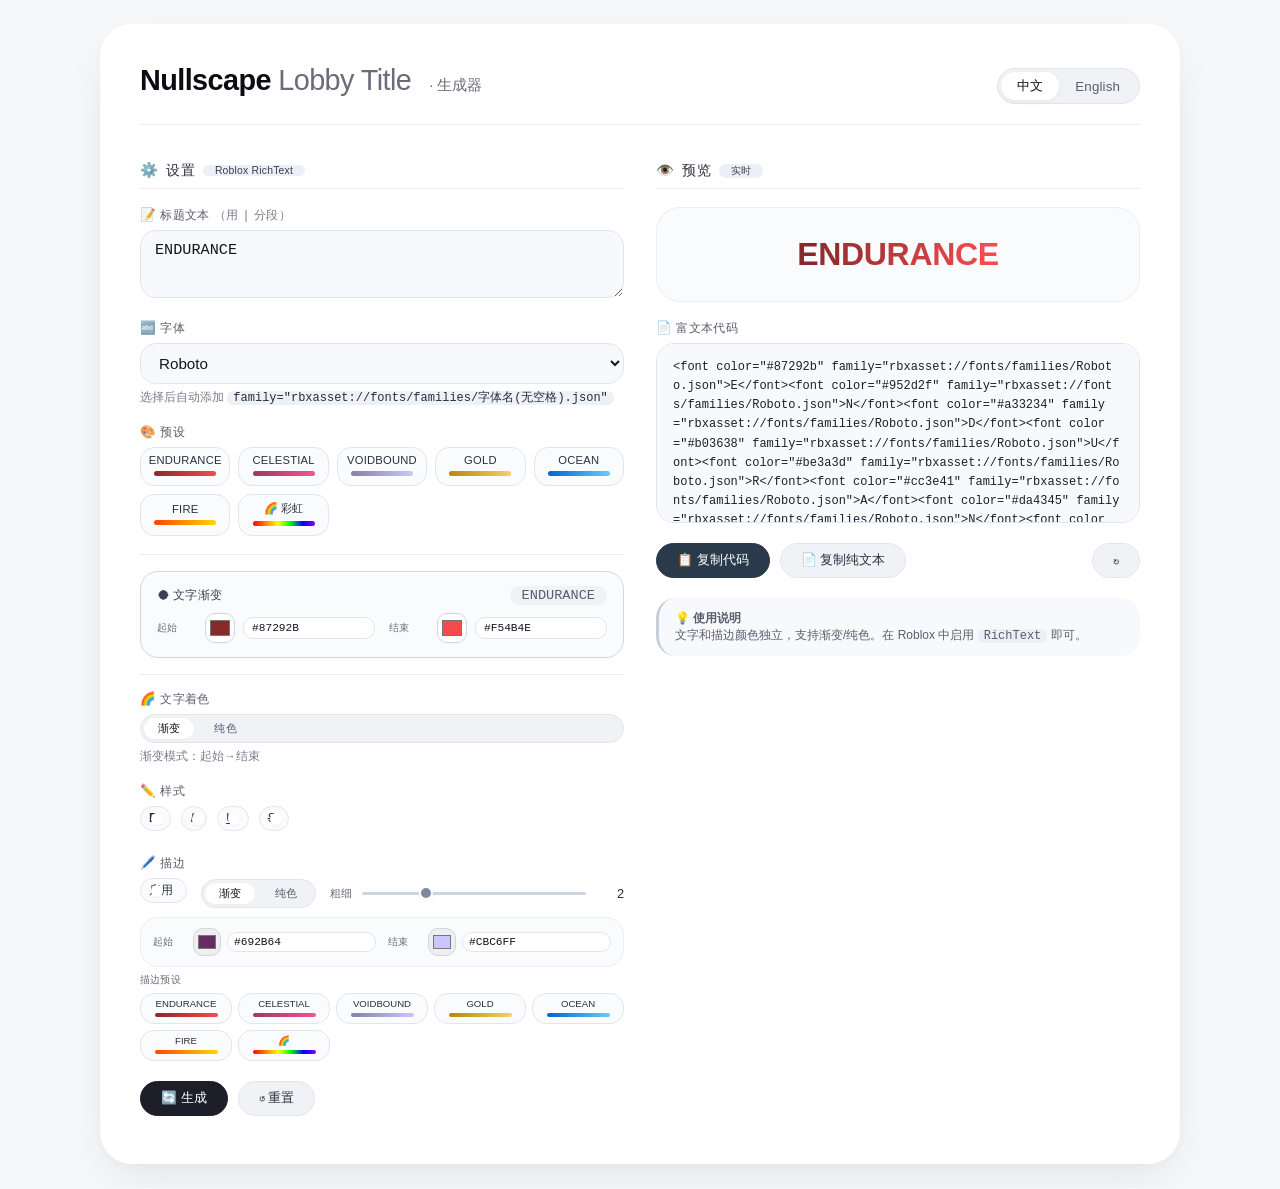
==== index.html @ dd3825d0 "Rename rich text标题生成.html to index.html" ====
<!DOCTYPE html>
<html lang="zh-CN">
<head>
    <meta charset="UTF-8">
    <meta name="viewport" content="width=device-width, initial-scale=1.0">
    <title>Nullscape · 标题生成器</title>
    <style>
        /* —— 极简重置 & 基础 —— */
        * {
            margin: 0;
            padding: 0;
            box-sizing: border-box;
        }

        body {
            background: #f6f7f9;
            font-family: 'Inter', -apple-system, BlinkMacSystemFont, 'Segoe UI', Roboto, Helvetica, Arial, sans-serif;
            color: #1e1e2a;
            min-height: 100vh;
            display: flex;
            align-items: center;
            justify-content: center;
            padding: 24px;
        }

        .app {
            max-width: 1080px;
            width: 100%;
            background: #ffffff;
            border-radius: 32px;
            box-shadow: 0 20px 50px -10px rgba(0, 0, 0, 0.08), 0 4px 12px rgba(0, 0, 0, 0.02);
            padding: 40px 40px 48px;
            transition: box-shadow 0.2s;
        }

        /* —— 头部 · 极简 —— */
        .header {
            display: flex;
            align-items: baseline;
            justify-content: space-between;
            flex-wrap: wrap;
            gap: 16px 24px;
            margin-bottom: 36px;
            border-bottom: 1px solid #eaeef2;
            padding-bottom: 20px;
        }

        .header-left {
            display: flex;
            align-items: baseline;
            flex-wrap: wrap;
            gap: 12px 18px;
        }

        .header h1 {
            font-weight: 550;
            font-size: 1.8rem;
            letter-spacing: -0.02em;
            color: #0b0b12;
            margin: 0;
        }

        .header h1 span {
            font-weight: 380;
            color: #6b6b7a;
        }

        .lang-toggle {
            display: flex;
            background: #f0f2f5;
            border-radius: 40px;
            padding: 3px;
            font-size: 0.85rem;
            font-weight: 500;
            border: 1px solid #e2e6ec;
        }

        .lang-toggle button {
            background: transparent;
            border: none;
            padding: 5px 16px;
            border-radius: 30px;
            cursor: pointer;
            color: #5b5b6b;
            transition: 0.18s;
            font-weight: 500;
            letter-spacing: 0.01em;
        }

        .lang-toggle button.active {
            background: #ffffff;
            color: #0b0b12;
            box-shadow: 0 2px 8px rgba(0, 0, 0, 0.04);
        }

        .lang-toggle button:hover:not(.active) {
            color: #1a1a2a;
        }

        .subhead {
            color: #6b6b7a;
            font-size: 0.95rem;
            font-weight: 400;
            letter-spacing: -0.01em;
        }

        /* —— 双栏网格 —— */
        .grid {
            display: grid;
            grid-template-columns: 1fr 1fr;
            gap: 32px;
        }

        @media (max-width: 820px) {
            .grid {
                grid-template-columns: 1fr;
                gap: 28px;
            }
            .app {
                padding: 28px 20px 32px;
            }
        }

        /* —— 卡片（极简无框） —— */
        .card {
            background: transparent;
            border-radius: 0;
            padding: 0;
        }

        .card-title {
            font-size: 0.9rem;
            font-weight: 550;
            color: #2d2d3f;
            letter-spacing: 0.02em;
            margin-bottom: 18px;
            border-bottom: 1px solid #eaedf2;
            padding-bottom: 8px;
            display: flex;
            align-items: center;
            gap: 8px;
        }

        .card-title .badge {
            background: #eceff5;
            color: #3e3e52;
            font-size: 0.65rem;
            font-weight: 500;
            padding: 0 12px;
            border-radius: 30px;
            letter-spacing: 0.02em;
        }

        /* —— 控件 —— */
        .form-group {
            margin-bottom: 18px;
        }

        .form-group label {
            display: block;
            font-size: 0.78rem;
            font-weight: 500;
            text-transform: uppercase;
            letter-spacing: 0.03em;
            color: #5b5b6b;
            margin-bottom: 6px;
        }

        textarea,
        input[type="text"],
        select {
            width: 100%;
            padding: 10px 14px;
            background: #f8f9fc;
            border: 1px solid #e2e6ec;
            border-radius: 16px;
            color: #14141e;
            font-size: 0.95rem;
            transition: 0.2s;
            font-family: inherit;
        }

        textarea:focus,
        input:focus,
        select:focus {
            outline: none;
            border-color: #a0a8b8;
            background: #ffffff;
            box-shadow: 0 0 0 3px rgba(160, 168, 184, 0.1);
        }

        textarea {
            min-height: 68px;
            resize: vertical;
            font-family: 'SF Mono', 'Menlo', 'Courier New', monospace;
            font-size: 0.95rem;
        }

        .hint {
            font-size: 0.75rem;
            color: #7b7b8b;
            margin-top: 5px;
        }
        .hint code {
            background: #eef1f6;
            padding: 0 6px;
            border-radius: 6px;
            font-family: 'SF Mono', monospace;
            color: #2a2a3e;
        }

        /* —— 预设网格 —— */
        .preset-grid {
            display: grid;
            grid-template-columns: repeat(auto-fill, minmax(90px, 1fr));
            gap: 8px;
            margin-top: 4px;
        }

        .preset-btn {
            padding: 6px 0;
            border-radius: 14px;
            border: 1px solid #e2e6ec;
            background: #fafbfd;
            color: #2d2d3f;
            font-weight: 450;
            font-size: 0.7rem;
            cursor: pointer;
            transition: 0.2s;
            text-align: center;
            letter-spacing: 0.02em;
        }

        .preset-btn:hover {
            background: #f0f3f8;
            border-color: #c8ced8;
            transform: translateY(-1px);
        }

        .preset-btn .swatch {
            display: flex;
            height: 5px;
            border-radius: 6px;
            margin: 5px auto 3px;
            width: 70%;
        }

        /* —— 分段颜色 —— */
        .segment-list {
            display: flex;
            flex-direction: column;
            gap: 12px;
            margin-top: 4px;
        }

        .segment-item {
            background: #fafbfd;
            border-radius: 18px;
            padding: 14px 16px;
            border: 1px solid #eaedf2;
        }

        .segment-item .seg-header {
            display: flex;
            justify-content: space-between;
            align-items: center;
            margin-bottom: 8px;
        }

        .segment-item .seg-label {
            font-weight: 500;
            color: #3e3e52;
            font-size: 0.75rem;
            text-transform: uppercase;
            letter-spacing: 0.03em;
        }

        .segment-item .seg-text {
            color: #5b5b6b;
            font-size: 0.85rem;
            font-family: 'SF Mono', monospace;
            background: #f0f2f6;
            padding: 2px 12px;
            border-radius: 30px;
        }

        .segment-item .seg-colors {
            display: flex;
            gap: 14px;
            flex-wrap: wrap;
            margin-top: 6px;
        }

        .segment-item .color-picker-wrap {
            display: flex;
            align-items: center;
            gap: 8px;
            flex: 1;
            min-width: 130px;
        }

        .segment-item .color-picker-wrap input[type="color"] {
            width: 30px;
            height: 30px;
            border: 1px solid #d0d6e0;
            border-radius: 10px;
            cursor: pointer;
            padding: 2px;
            background: white;
            flex-shrink: 0;
        }

        .segment-item .color-picker-wrap input[type="text"] {
            flex: 1;
            min-width: 60px;
            padding: 4px 8px;
            font-size: 0.7rem;
            font-family: 'SF Mono', monospace;
            background: #ffffff;
            border: 1px solid #e2e6ec;
            border-radius: 10px;
            color: #14141e;
        }

        /* —— 模式切换（简洁） —— */
        .mode-toggle-group {
            display: flex;
            gap: 6px;
            background: #f0f2f6;
            padding: 3px;
            border-radius: 40px;
            border: 1px solid #e2e6ec;
            flex-shrink: 0;
        }

        .mode-btn {
            padding: 3px 14px;
            border: none;
            border-radius: 30px;
            background: transparent;
            color: #5b5b6b;
            font-weight: 500;
            font-size: 0.7rem;
            cursor: pointer;
            transition: 0.18s;
            text-transform: uppercase;
            letter-spacing: 0.02em;
        }

        .mode-btn.active {
            background: #ffffff;
            color: #0b0b12;
            box-shadow: 0 2px 6px rgba(0, 0, 0, 0.02);
        }

        .mode-btn:hover:not(.active) {
            color: #1a1a2a;
        }

        /* —— 描边 —— */
        .stroke-color-set {
            display: flex;
            gap: 12px;
            flex-wrap: wrap;
            align-items: center;
            margin-top: 8px;
            padding: 10px 12px;
            background: #fafbfd;
            border-radius: 18px;
            border: 1px solid #eaedf2;
        }

        .stroke-color-set .color-picker-wrap {
            display: flex;
            align-items: center;
            gap: 6px;
            flex: 1;
            min-width: 110px;
        }

        .stroke-color-set .color-picker-wrap input[type="color"] {
            width: 28px;
            height: 28px;
            border: 1px solid #d0d6e0;
            border-radius: 10px;
            cursor: pointer;
            padding: 2px;
        }

        .stroke-color-set .color-picker-wrap input[type="text"] {
            flex: 1;
            min-width: 50px;
            padding: 3px 6px;
            font-size: 0.7rem;
            font-family: 'SF Mono', monospace;
            background: #ffffff;
            border: 1px solid #e2e6ec;
            border-radius: 10px;
        }

        .stroke-color-set .label-sm {
            font-size: 0.65rem;
            color: #6b6b7a;
            min-width: 28px;
        }

        .preset-grid-stroke {
            display: grid;
            grid-template-columns: repeat(auto-fill, minmax(80px, 1fr));
            gap: 6px;
            margin-top: 4px;
        }

        .preset-btn-stroke {
            padding: 4px 0;
            border-radius: 14px;
            border: 1px solid #e2e6ec;
            background: #fafbfd;
            color: #2d2d3f;
            font-weight: 450;
            font-size: 0.6rem;
            cursor: pointer;
            transition: 0.2s;
            text-align: center;
        }
        .preset-btn-stroke:hover {
            background: #f0f3f8;
            border-color: #c8ced8;
        }
        .preset-btn-stroke .swatch-sm {
            display: flex;
            height: 4px;
            border-radius: 6px;
            margin: 4px auto 2px;
            width: 70%;
        }

        /* —— toggle 开关（极简） —— */
        .toggle-group {
            display: flex;
            flex-wrap: wrap;
            gap: 6px 10px;
            align-items: center;
        }

        .toggle-item {
            display: inline-flex;
            align-items: center;
            gap: 6px;
            padding: 4px 12px 4px 8px;
            background: #fafbfd;
            border-radius: 40px;
            border: 1px solid #e2e6ec;
            cursor: pointer;
            transition: 0.2s;
            user-select: none;
            font-size: 0.8rem;
            line-height: 1.2;
        }
        .toggle-item:hover {
            border-color: #b8c0ce;
        }
        .toggle-item.active {
            border-color: #a0a8b8;
            background: #f0f3f8;
        }
        .toggle-item input[type="checkbox"] {
            display: none;
        }
        .toggle-item .toggle-track {
            width: 28px;
            height: 16px;
            background: #d0d6e0;
            border-radius: 20px;
            position: relative;
            transition: 0.25s;
            flex-shrink: 0;
        }
        .toggle-item .toggle-track::after {
            content: '';
            position: absolute;
            width: 12px;
            height: 12px;
            background: white;
            border-radius: 50%;
            top: 2px;
            left: 2px;
            transition: 0.25s;
            box-shadow: 0 1px 3px rgba(0,0,0,0.05);
        }
        .toggle-item.active .toggle-track {
            background: #7b8b9f;
        }
        .toggle-item.active .toggle-track::after {
            transform: translateX(12px);
        }
        .toggle-item .label-text {
            font-weight: 450;
            color: #2d2d3f;
            display: inline-flex;
            align-items: center;
            gap: 2px;
        }

        .range-wrap {
            display: flex;
            align-items: center;
            gap: 10px;
        }
        .range-wrap input[type="range"] {
            flex: 1;
            height: 3px;
            -webkit-appearance: none;
            background: #d0d6e0;
            border-radius: 6px;
        }
        .range-wrap input[type="range"]::-webkit-slider-thumb {
            -webkit-appearance: none;
            width: 14px;
            height: 14px;
            border-radius: 50%;
            background: #7b8b9f;
            cursor: pointer;
            border: 2px solid white;
            box-shadow: 0 1px 4px rgba(0,0,0,0.05);
        }
        .range-wrap .range-val {
            min-width: 28px;
            text-align: right;
            font-weight: 450;
            color: #2d2d3f;
            font-size: 0.8rem;
        }

        /* —— 按钮 —— */
        .btn-group {
            display: flex;
            gap: 10px;
            flex-wrap: wrap;
            margin-top: 20px;
        }
        .btn {
            padding: 8px 20px;
            border: 1px solid #d0d6e0;
            border-radius: 40px;
            font-weight: 500;
            font-size: 0.8rem;
            background: #fafbfd;
            color: #2d2d3f;
            cursor: pointer;
            transition: 0.2s;
        }
        .btn-primary {
            background: #1e1e2a;
            border-color: #1e1e2a;
            color: white;
        }
        .btn-primary:hover {
            background: #0b0b12;
            border-color: #0b0b12;
            transform: translateY(-1px);
        }
        .btn-secondary {
            background: #f0f2f6;
            border-color: #e2e6ec;
        }
        .btn-secondary:hover {
            background: #e6eaf0;
        }
        .btn-success {
            background: #2a3a4a;
            border-color: #2a3a4a;
            color: white;
        }
        .btn-success:hover {
            background: #1e2a38;
        }

        /* —— 预览 & 输出 —— */
        .preview-box {
            background: #fafbfd;
            border-radius: 24px;
            padding: 24px 16px;
            min-height: 90px;
            border: 1px solid #eaedf2;
            display: flex;
            align-items: center;
            justify-content: center;
            text-align: center;
            transition: 0.2s;
            margin-bottom: 18px;
        }
        .preview-text {
            font-size: 2rem;
            line-height: 1.4;
            font-weight: 600;
            letter-spacing: -0.01em;
            word-break: break-word;
        }

        .output-box {
            background: #f8f9fc;
            padding: 14px 16px;
            border-radius: 18px;
            font-family: 'SF Mono', 'Menlo', 'Courier New', monospace;
            font-size: 0.75rem;
            color: #1e1e2a;
            min-height: 80px;
            max-height: 180px;
            overflow: auto;
            white-space: pre-wrap;
            word-break: break-all;
            line-height: 1.6;
            border: 1px solid #e2e6ec;
        }

        .footer-note {
            margin-top: 20px;
            padding: 12px 16px;
            background: #f8f9fc;
            border-radius: 20px;
            font-size: 0.75rem;
            color: #5b5b6b;
            border-left: 3px solid #c8ced8;
        }
        .footer-note code {
            background: #eceff5;
            padding: 0 6px;
            border-radius: 6px;
            font-family: 'SF Mono', monospace;
        }

        /* 描边开关行修复：flex 换行对齐 */
        .stroke-control-row {
            display: flex;
            flex-wrap: wrap;
            align-items: center;
            gap: 10px 14px;
        }
        .stroke-control-row .toggle-item {
            flex-shrink: 0;
        }
        .stroke-control-row .mode-toggle-group {
            flex-shrink: 0;
        }
        .stroke-control-row .range-wrap {
            flex: 1;
            min-width: 120px;
        }

        @media (max-width: 480px) {
            .header h1 { font-size: 1.4rem; }
            .preview-text { font-size: 1.5rem; }
            .stroke-control-row { flex-direction: column; align-items: stretch; }
            .stroke-control-row .range-wrap { min-width: unset; }
        }
    </style>
</head>
<body>
<div class="app">
    <!-- 头部：中英切换 -->
    <div class="header">
        <div class="header-left">
            <h1>Nullscape <span>Lobby Title</span></h1>
            <span class="subhead">· 生成器</span>
        </div>
        <div class="lang-toggle" id="langToggle">
            <button class="active" data-lang="zh">中文</button>
            <button data-lang="en">English</button>
        </div>
    </div>

    <div class="grid">
        <!-- 左栏：设置 -->
        <div class="card">
            <div class="card-title">
                ⚙️ <span data-i18n="settings">设置</span>
                <span class="badge">Roblox RichText</span>
            </div>

            <div class="form-group">
                <label data-i18n="titleText">📝 标题文本 <span style="font-weight:400;color:#7b7b8b;">（用 <code>|</code> 分段）</span></label>
                <textarea id="inputText">ENDURANCE</textarea>
            </div>

            <!-- 字体 -->
            <div class="form-group">
                <label data-i18n="fontSelect">🔤 字体</label>
                <select id="fontSelect">
                    <option value="">默认 (无)</option>
                </select>
                <div class="hint" data-i18n="fontHint">选择后自动添加 <code>family="rbxasset://fonts/families/字体名(无空格).json"</code></div>
            </div>

            <div class="form-group">
                <label data-i18n="presets">🎨 预设</label>
                <div class="preset-grid" id="textPresetGrid">
                    <button class="preset-btn" data-preset="endurance"><span>ENDURANCE</span><span class="swatch" style="background:linear-gradient(to right,#87292B,#F54B4E);"></span></button>
                    <button class="preset-btn" data-preset="celestial"><span>CELESTIAL</span><span class="swatch" style="background:linear-gradient(to right,#9E3862,#F25597);"></span></button>
                    <button class="preset-btn" data-preset="voidbound"><span>VOIDBOUND</span><span class="swatch" style="background:linear-gradient(to right,#8481A6,#CBC6FF);"></span></button>
                    <button class="preset-btn" data-preset="gold"><span>GOLD</span><span class="swatch" style="background:linear-gradient(to right,#B8860B,#F5D06A);"></span></button>
                    <button class="preset-btn" data-preset="ocean"><span>OCEAN</span><span class="swatch" style="background:linear-gradient(to right,#0066CC,#66CCFF);"></span></button>
                    <button class="preset-btn" data-preset="fire"><span>FIRE</span><span class="swatch" style="background:linear-gradient(to right,#FF4500,#FFD700);"></span></button>
                    <button class="preset-btn" data-preset="rainbow"><span>🌈 彩虹</span><span class="swatch" style="background:linear-gradient(to right,#FF0000,#FF7F00,#FFFF00,#00FF00,#0000FF,#8B00FF);"></span></button>
                </div>
            </div>

            <hr style="border:0;border-top:1px solid #eaedf2;margin:16px 0;">

            <!-- 分段颜色 -->
            <div id="segmentSettings"></div>

            <hr style="border:0;border-top:1px solid #eaedf2;margin:16px 0;">

            <div class="form-group">
                <label data-i18n="textMode">🌈 文字着色</label>
                <div class="mode-toggle-group" id="textModeGroup">
                    <button class="mode-btn active" data-mode="gradient" data-i18n="gradient">渐变</button>
                    <button class="mode-btn" data-mode="solid" data-i18n="solid">纯色</button>
                </div>
                <div class="hint" id="solidColorHint" data-i18n="gradientHint">渐变模式：起始→结束</div>
            </div>

            <div class="form-group">
                <label data-i18n="textStyle">✏️ 样式</label>
                <div class="toggle-group">
                    <label class="toggle-item" data-style="bold"><input type="checkbox" id="styleBold"><span class="toggle-track"></span><span class="label-text"><b>B</b></span></label>
                    <label class="toggle-item" data-style="italic"><input type="checkbox" id="styleItalic"><span class="toggle-track"></span><span class="label-text"><i>I</i></span></label>
                    <label class="toggle-item" data-style="underline"><input type="checkbox" id="styleUnderline"><span class="toggle-track"></span><span class="label-text"><u>U</u></span></label>
                    <label class="toggle-item" data-style="strike"><input type="checkbox" id="styleStrike"><span class="toggle-track"></span><span class="label-text"><s>S</s></span></label>
                </div>
            </div>

            <!-- 描边（修复开关与文字重合） -->
            <div class="form-group">
                <label data-i18n="stroke">🖊️ 描边</label>
                <div class="stroke-control-row">
                    <label class="toggle-item" data-style="stroke"><input type="checkbox" id="styleStroke"><span class="toggle-track"></span><span class="label-text" data-i18n="enable">启用</span></label>
                    <div class="mode-toggle-group" id="strokeModeGroup">
                        <button class="mode-btn active" data-mode="gradient" data-i18n="gradient">渐变</button>
                        <button class="mode-btn" data-mode="solid" data-i18n="solid">纯色</button>
                    </div>
                    <div class="range-wrap">
                        <span style="font-size:0.7rem;color:#6b6b7a;">粗细</span>
                        <input type="range" id="strokeThickness" min="0.5" max="6" step="0.5" value="2">
                        <span class="range-val" id="strokeThicknessVal">2</span>
                    </div>
                </div>

                <div class="stroke-color-set" id="strokeColorSet">
                    <span class="label-sm">起始</span>
                    <div class="color-picker-wrap"><input type="color" id="strokeStartColor" value="#692B64"><input type="text" id="strokeStartText" value="#692B64"></div>
                    <span class="label-sm">结束</span>
                    <div class="color-picker-wrap"><input type="color" id="strokeEndColor" value="#CBC6FF"><input type="text" id="strokeEndText" value="#CBC6FF"></div>
                </div>

                <div style="margin-top:6px;">
                    <label style="font-size:0.65rem;color:#6b6b7a;text-transform:uppercase;letter-spacing:0.02em;" data-i18n="strokePresets">描边预设</label>
                    <div class="preset-grid-stroke" id="strokePresetGrid">
                        <button class="preset-btn-stroke" data-stroke="endurance"><span>ENDURANCE</span><span class="swatch-sm" style="background:linear-gradient(to right,#87292B,#F54B4E);"></span></button>
                        <button class="preset-btn-stroke" data-stroke="celestial"><span>CELESTIAL</span><span class="swatch-sm" style="background:linear-gradient(to right,#9E3862,#F25597);"></span></button>
                        <button class="preset-btn-stroke" data-stroke="voidbound"><span>VOIDBOUND</span><span class="swatch-sm" style="background:linear-gradient(to right,#8481A6,#CBC6FF);"></span></button>
                        <button class="preset-btn-stroke" data-stroke="gold"><span>GOLD</span><span class="swatch-sm" style="background:linear-gradient(to right,#B8860B,#F5D06A);"></span></button>
                        <button class="preset-btn-stroke" data-stroke="ocean"><span>OCEAN</span><span class="swatch-sm" style="background:linear-gradient(to right,#0066CC,#66CCFF);"></span></button>
                        <button class="preset-btn-stroke" data-stroke="fire"><span>FIRE</span><span class="swatch-sm" style="background:linear-gradient(to right,#FF4500,#FFD700);"></span></button>
                        <button class="preset-btn-stroke" data-stroke="rainbow"><span>🌈</span><span class="swatch-sm" style="background:linear-gradient(to right,#FF0000,#FF7F00,#FFFF00,#00FF00,#0000FF,#8B00FF);"></span></button>
                    </div>
                </div>
            </div>

            <div class="btn-group">
                <button class="btn btn-primary" onclick="generateCode()" data-i18n="generate">🔄 生成</button>
                <button class="btn btn-secondary" onclick="resetAll()" data-i18n="reset">↺ 重置</button>
            </div>
        </div>

        <!-- 右栏：预览 & 代码 -->
        <div class="card">
            <div class="card-title">
                👁️ <span data-i18n="preview">预览</span>
                <span class="badge">实时</span>
            </div>

            <div class="preview-box">
                <div class="preview-text" id="previewText">ENDURANCE</div>
            </div>

            <div class="form-group">
                <label data-i18n="codeOutput">📄 富文本代码</label>
                <div class="output-box" id="outputCode">&lt;font color="#87292B"&gt;E&lt;/font&gt;...</div>
            </div>

            <div class="btn-group">
                <button class="btn btn-success" onclick="copyCode()" data-i18n="copyCode">📋 复制代码</button>
                <button class="btn btn-secondary" onclick="copyPreview()" data-i18n="copyText">📄 复制纯文本</button>
                <button class="btn btn-secondary" onclick="generateCode()" style="margin-left:auto;" data-i18n="refresh">↻</button>
            </div>

            <div class="footer-note" data-i18n="footer">
                💡 <b>使用说明</b><br>
                文字和描边颜色独立，支持渐变/纯色。在 Roblox 中启用 <code>RichText</code> 即可。
            </div>
        </div>
    </div>
</div>

<script>
    // ============================================
    // 1. 字体列表
    // ============================================
    const ROBLOX_FONTS = [
        "Accanthis ADF Std","Amatic SC","Arimo","Balthazar","Bangers",
        "Builder Extended","Builder Mono","Builder Sans","Comic Neue Angular",
        "Creepster","Denk One","Fondamento","Fredoka One","Grenze Gotisch",
        "Guru","Highway Gothic","Inconsolata","Indie Flower","Josefin Sans",
        "Jura","Kalam","Luckiest Guy","Merriweather","Michroma","Montserrat",
        "Nunito","Oswald","Patrick Hand","Permanent Marker","Press Start 2P",
        "Roboto","Roboto Condensed","Roboto Mono","Roman Antique","Sarpanch",
        "Source Sans Pro","Special Elite","Titillium Web","Ubuntu","Zekton"
    ];

    // ============================================
    // 2. DOM refs
    // ============================================
    const inputText = document.getElementById('inputText');
    const previewText = document.getElementById('previewText');
    const outputCode = document.getElementById('outputCode');
    const fontSelect = document.getElementById('fontSelect');
    const segmentSettings = document.getElementById('segmentSettings');
    const styleBold = document.getElementById('styleBold');
    const styleItalic = document.getElementById('styleItalic');
    const styleUnderline = document.getElementById('styleUnderline');
    const styleStrike = document.getElementById('styleStrike');
    const styleStroke = document.getElementById('styleStroke');
    const strokeThickness = document.getElementById('strokeThickness');
    const strokeThicknessVal = document.getElementById('strokeThicknessVal');
    const strokeStartColor = document.getElementById('strokeStartColor');
    const strokeStartText = document.getElementById('strokeStartText');
    const strokeEndColor = document.getElementById('strokeEndColor');
    const strokeEndText = document.getElementById('strokeEndText');
    const textModeGroup = document.getElementById('textModeGroup');
    const strokeModeGroup = document.getElementById('strokeModeGroup');
    const solidColorHint = document.getElementById('solidColorHint');

    let segments = [];
    let textMode = 'gradient';
    let strokeMode = 'gradient';

    // ============================================
    // 3. 工具
    // ============================================
    function hexToRgb(hex) {
        const r = /^#?([a-f\d]{2})([a-f\d]{2})([a-f\d]{2})$/i.exec(hex);
        return r ? { r: parseInt(r[1],16), g: parseInt(r[2],16), b: parseInt(r[3],16) } : { r:0,g:0,b:0 };
    }
    function rgbToHex(r,g,b) {
        const clamp=(v)=>Math.min(255,Math.max(0,Math.round(v)));
        return '#'+[clamp(r),clamp(g),clamp(b)].map(c=>c.toString(16).padStart(2,'0')).join('');
    }
    function lerpColor(c1,c2,t) {
        return { r:c1.r+(c2.r-c1.r)*t, g:c1.g+(c2.g-c1.g)*t, b:c1.b+(c2.b-c1.b)*t };
    }
    function getGradientColors(startHex,endHex,count) {
        if(count<=0) return [];
        if(count===1) return [startHex];
        const s=hexToRgb(startHex), e=hexToRgb(endHex);
        const arr=[];
        for(let i=0;i<count;i++){ const t=count>1?i/(count-1):0; const c=lerpColor(s,e,t); arr.push(rgbToHex(c.r,c.g,c.b)); }
        return arr;
    }
    const RAINBOW = ['#FF0000','#FF7F00','#FFFF00','#7FFF00','#00FF00','#00FF7F','#00FFFF','#007FFF','#0000FF','#7F00FF','#8B00FF','#FF00FF'];
    function getRainbowColors(count) {
        if(count<=0) return [];
        if(count===1) return [RAINBOW[0]];
        const arr=[];
        for(let i=0;i<count;i++){ const t=count>1?i/(count-1):0; const total=RAINBOW.length-1; const pos=t*total; const idx1=Math.floor(pos); const idx2=Math.min(idx1+1,total); const frac=pos-idx1; if(idx1===idx2) arr.push(RAINBOW[idx1]); else { const c1=hexToRgb(RAINBOW[idx1]), c2=hexToRgb(RAINBOW[idx2]); const c=lerpColor(c1,c2,frac); arr.push(rgbToHex(c.r,c.g,c.b)); } }
        return arr;
    }
    function isRainbowPreset(a,b){ const s=a.toLowerCase(), e=b.toLowerCase(); return (s==='#ff0000'||s==='#ff0000')&&(e==='#8b00ff'||e==='#8b00ff'); }
    function getCharColors(seg,mode,start,end){
        const chars=seg.text.split('');
        if(!chars.length) return [];
        if(mode==='solid') return chars.map(()=>start);
        if(isRainbowPreset(start,end)) return getRainbowColors(chars.length);
        return getGradientColors(start,end,chars.length);
    }
    function sanitizeFontPath(name){ return name ? name.replace(/ /g,'') : ''; }
    function escapeHtml(str){ const d=document.createElement('div'); d.textContent=str; return d.innerHTML; }

    // ============================================
    // 4. 分段解析 & 渲染
    // ============================================
    function parseSegments(text){
        if(!text.trim()) return [{text:text,startColor:'#87292B',endColor:'#F54B4E'}];
        const parts=text.split('|').map(s=>s);
        if(parts.length===1) return [{text:parts[0],startColor:'#87292B',endColor:'#F54B4E'}];
        return parts.map(p=>({text:p,startColor:'#87292B',endColor:'#F54B4E'}));
    }

    function renderSegments(){
        const raw=parseSegments(inputText.value);
        const newSegs=raw.map((s,idx)=>{ const old=segments[idx]||{}; return { text:s.text, startColor:old.startColor||'#87292B', endColor:old.endColor||'#F54B4E' }; });
        segments=newSegs;
        if(segments.length===1 && !inputText.value.includes('|')){
            segmentSettings.innerHTML=`
                <div class="segment-item" style="border-color:#d0d6e0;">
                    <div class="seg-header"><span class="seg-label">⬤ 文字渐变</span><span class="seg-text">${segments[0].text||'(空)'}</span></div>
                    <div class="seg-colors">
                        <div class="color-picker-wrap"><label style="font-size:0.65rem;color:#6b6b7a;min-width:40px;">起始</label><input type="color" class="seg-start-color" value="${segments[0].startColor}"><input type="text" class="seg-start-text" value="${segments[0].startColor}"></div>
                        <div class="color-picker-wrap"><label style="font-size:0.65rem;color:#6b6b7a;min-width:40px;">结束</label><input type="color" class="seg-end-color" value="${segments[0].endColor}"><input type="text" class="seg-end-text" value="${segments[0].endColor}"></div>
                    </div>
                </div>
            `;
        } else {
            let html=`<div class="segment-list">`;
            segments.forEach((seg,idx)=>{
                html+=`
                    <div class="segment-item">
                        <div class="seg-header"><span class="seg-label">段落 ${idx+1}</span><span class="seg-text">${seg.text||'(空)'}</span></div>
                        <div class="seg-colors">
                            <div class="color-picker-wrap"><label style="font-size:0.65rem;color:#6b6b7a;min-width:40px;">起始</label><input type="color" class="seg-start-color" data-idx="${idx}" value="${seg.startColor}"><input type="text" class="seg-start-text" data-idx="${idx}" value="${seg.startColor}"></div>
                            <div class="color-picker-wrap"><label style="font-size:0.65rem;color:#6b6b7a;min-width:40px;">结束</label><input type="color" class="seg-end-color" data-idx="${idx}" value="${seg.endColor}"><input type="text" class="seg-end-text" data-idx="${idx}" value="${seg.endColor}"></div>
                        </div>
                    </div>
                `;
            });
            html+=`</div>`;
            segmentSettings.innerHTML=html;
        }
        // 绑定事件
        segmentSettings.querySelectorAll('.seg-start-color').forEach(el=>{
            el.addEventListener('input',function(){ const idx=this.dataset.idx||0; const txt=this.closest('.segment-item').querySelector('.seg-start-text'); if(txt) txt.value=this.value; segments[idx].startColor=this.value; generateCode(); });
        });
        segmentSettings.querySelectorAll('.seg-start-text').forEach(el=>{
            el.addEventListener('input',function(){ const idx=this.dataset.idx||0; if(/^#[0-9A-F]{6}$/i.test(this.value)){ const col=this.closest('.segment-item').querySelector('.seg-start-color'); if(col) col.value=this.value; segments[idx].startColor=this.value; generateCode(); } });
        });
        segmentSettings.querySelectorAll('.seg-end-color').forEach(el=>{
            el.addEventListener('input',function(){ const idx=this.dataset.idx||0; const txt=this.closest('.segment-item').querySelector('.seg-end-text'); if(txt) txt.value=this.value; segments[idx].endColor=this.value; generateCode(); });
        });
        segmentSettings.querySelectorAll('.seg-end-text').forEach(el=>{
            el.addEventListener('input',function(){ const idx=this.dataset.idx||0; if(/^#[0-9A-F]{6}$/i.test(this.value)){ const col=this.closest('.segment-item').querySelector('.seg-end-color'); if(col) col.value=this.value; segments[idx].endColor=this.value; generateCode(); } });
        });
    }

    // ============================================
    // 5. 生成
    // ============================================
    function generateCode(){
        const raw=parseSegments(inputText.value);
        const newSegs=raw.map((s,idx)=>{ const old=segments[idx]||{}; return { text:s.text, startColor:old.startColor||'#87292B', endColor:old.endColor||'#F54B4E' }; });
        segments=newSegs;
        renderSegments();

        const bold=styleBold.checked, italic=styleItalic.checked, underline=styleUnderline.checked, strike=styleStrike.checked;
        const strokeEnabled=styleStroke.checked, strokeThick=parseFloat(strokeThickness.value)||0;
        const strokeStart=strokeStartColor.value, strokeEnd=strokeEndColor.value;
        const fontName=fontSelect.value;
        let fontFamilyAttr='';
        if(fontName && fontName.trim()!==''){ const s=sanitizeFontPath(fontName); fontFamilyAttr=` family="rbxasset://fonts/families/${s}.json"`; }

        let fullHtml='', fullPlain='';
        segments.forEach(seg=>{
            const chars=seg.text.split('');
            if(!chars.length) return;
            const textColors=getCharColors(seg,textMode,seg.startColor,seg.endColor);
            const strokeColors=getCharColors(seg,strokeMode,strokeStart,strokeEnd);
            chars.forEach((ch,i)=>{
                const tc=textColors[i]||seg.startColor;
                const sc=strokeColors[i]||strokeStart;
                let chHtml=escapeHtml(ch);
                if(strokeEnabled && strokeThick>0){ chHtml=`<stroke color="${sc}" thickness="${strokeThick}" joins="miter">${chHtml}</stroke>`; }
                chHtml=`<font color="${tc}"${fontFamilyAttr}>${chHtml}</font>`;
                fullHtml+=chHtml;
                fullPlain+=ch;
            });
        });
        if(strike) fullHtml=`<s>${fullHtml}</s>`;
        if(underline) fullHtml=`<u>${fullHtml}</u>`;
        if(italic) fullHtml=`<i>${fullHtml}</i>`;
        if(bold) fullHtml=`<b>${fullHtml}</b>`;
        outputCode.textContent=fullHtml;
        updatePreview(fullHtml, fullPlain, fontName);
    }

    function updatePreview(html, plain, fontName){
        let mapped=html;
        mapped=mapped.replace(/<font color="([^"]+)"([^>]*)>/gi, (match,color,attrs)=>{
            let style=`color:${color};`;
            const fm=attrs.match(/family="([^"]+)"/);
            if(fm){ const nameMatch=fm[1].match(/\/families\/(.+)\.json$/); if(nameMatch) style+=` font-family:"${nameMatch[1]}", sans-serif;`; }
            return `<span style="${style}">`;
        });
        mapped=mapped.replace(/<\/font>/gi,'</span>');
        mapped=mapped.replace(/<stroke color="([^"]+)" thickness="([^"]+)"[^>]*>/gi, (match,color,thick)=>{
            const sh=`${thick}px ${thick}px 0 ${color}, -${thick}px -${thick}px 0 ${color}, ${thick}px -${thick}px 0 ${color}, -${thick}px ${thick}px 0 ${color}`;
            return `<span style="text-shadow:${sh};display:inline-block;">`;
        });
        mapped=mapped.replace(/<\/stroke>/gi,'</span>');
        previewText.innerHTML=mapped || plain;
        if(!previewText.innerHTML.trim()){ previewText.textContent='预览'; previewText.style.color='#7b7b8b'; } else { previewText.style.color=''; }
    }

    // ============================================
    // 6. 事件绑定
    // ============================================
    function initFontSelect(){
        fontSelect.innerHTML='<option value="">默认 (无)</option>';
        ROBLOX_FONTS.forEach(f=>{ const o=document.createElement('option'); o.value=f; o.textContent=f; fontSelect.appendChild(o); });
        fontSelect.addEventListener('change', generateCode);
        fontSelect.value='Roboto';
        setTimeout(generateCode, 20);
    }

    document.querySelectorAll('.toggle-item').forEach(item=>{
        const cb=item.querySelector('input[type="checkbox"]');
        if(!cb) return;
        cb.addEventListener('change', function(){ if(this.checked) item.classList.add('active'); else item.classList.remove('active'); generateCode(); });
        if(cb.checked) item.classList.add('active');
    });

    strokeThickness.addEventListener('input',()=>{ strokeThicknessVal.textContent=strokeThickness.value; generateCode(); });
    strokeStartColor.addEventListener('input',()=>{ strokeStartText.value=strokeStartColor.value; generateCode(); });
    strokeStartText.addEventListener('input',()=>{ if(/^#[0-9A-F]{6}$/i.test(strokeStartText.value)){ strokeStartColor.value=strokeStartText.value; generateCode(); } });
    strokeEndColor.addEventListener('input',()=>{ strokeEndText.value=strokeEndColor.value; generateCode(); });
    strokeEndText.addEventListener('input',()=>{ if(/^#[0-9A-F]{6}$/i.test(strokeEndText.value)){ strokeEndColor.value=strokeEndText.value; generateCode(); } });

    textModeGroup.querySelectorAll('.mode-btn').forEach(btn=>{
        btn.addEventListener('click', function(){
            textModeGroup.querySelectorAll('.mode-btn').forEach(b=>b.classList.remove('active'));
            this.classList.add('active'); textMode=this.dataset.mode;
            solidColorHint.textContent = textMode==='solid' ? '纯色模式：使用段落起始颜色' : '渐变模式：使用起始→结束颜色';
            generateCode();
        });
    });
    strokeModeGroup.querySelectorAll('.mode-btn').forEach(btn=>{
        btn.addEventListener('click', function(){
            strokeModeGroup.querySelectorAll('.mode-btn').forEach(b=>b.classList.remove('active'));
            this.classList.add('active'); strokeMode=this.dataset.mode;
            generateCode();
        });
    });

    document.querySelectorAll('#textPresetGrid .preset-btn').forEach(btn=>{
        btn.addEventListener('click', function(){ applyTextPreset(this.dataset.preset); });
    });
    document.querySelectorAll('#strokePresetGrid .preset-btn-stroke').forEach(btn=>{
        btn.addEventListener('click', function(){ applyStrokePreset(this.dataset.stroke); });
    });

    inputText.addEventListener('input', ()=>{
        const raw=parseSegments(inputText.value);
        const newSegs=raw.map((s,idx)=>{ const old=segments[idx]||{}; return { text:s.text, startColor:old.startColor||'#87292B', endColor:old.endColor||'#F54B4E' }; });
        segments=newSegs;
        renderSegments();
        generateCode();
    });

    // ============================================
    // 7. 预设 & 重置
    // ============================================
    const PRESETS = {
        endurance:{start:'#87292B',end:'#F54B4E',text:'ENDURANCE'},
        celestial:{start:'#9E3862',end:'#F25597',text:'CELESTIAL'},
        voidbound:{start:'#8481A6',end:'#CBC6FF',text:'VOIDBOUND SCARF'},
        gold:{start:'#B8860B',end:'#F5D06A',text:'GOLDEN'},
        ocean:{start:'#0066CC',end:'#66CCFF',text:'OCEAN'},
        fire:{start:'#FF4500',end:'#FFD700',text:'FIRE'},
        rainbow:{start:'#FF0000',end:'#8B00FF',text:'RAINBOW'}
    };
    function applyTextPreset(name){
        const p=PRESETS[name]; if(!p) return;
        inputText.value=p.text;
        const raw=parseSegments(p.text);
        segments=raw.map(s=>({ text:s.text, startColor:p.start, endColor:p.end }));
        renderSegments();
        generateCode();
    }
    function applyStrokePreset(name){
        const p=PRESETS[name]; if(!p) return;
        strokeStartColor.value=p.start; strokeStartText.value=p.start;
        strokeEndColor.value=p.end; strokeEndText.value=p.end;
        generateCode();
    }
    function resetAll(){
        inputText.value='ENDURANCE';
        styleBold.checked=false; styleItalic.checked=false; styleUnderline.checked=false; styleStrike.checked=false; styleStroke.checked=false;
        strokeThickness.value=2; strokeThicknessVal.textContent='2';
        strokeStartColor.value='#692B64'; strokeStartText.value='#692B64';
        strokeEndColor.value='#CBC6FF'; strokeEndText.value='#CBC6FF';
        textMode='gradient'; strokeMode='gradient';
        document.querySelectorAll('#textModeGroup .mode-btn').forEach(b=>b.classList.toggle('active',b.dataset.mode==='gradient'));
        document.querySelectorAll('#strokeModeGroup .mode-btn').forEach(b=>b.classList.toggle('active',b.dataset.mode==='gradient'));
        solidColorHint.textContent='渐变模式：使用起始→结束颜色';
        fontSelect.value='Roboto';
        document.querySelectorAll('.toggle-item').forEach(item=>{ const cb=item.querySelector('input[type="checkbox"]'); if(cb){ if(cb.checked) item.classList.add('active'); else item.classList.remove('active'); } });
        const raw=parseSegments('ENDURANCE');
        segments=raw.map(s=>({ text:s.text, startColor:'#87292B', endColor:'#F54B4E' }));
        renderSegments();
        generateCode();
        showToast('↺ 已重置');
    }

    // ============================================
    // 8. 复制
    // ============================================
    function copyCode(){ const c=outputCode.textContent; navigator.clipboard.writeText(c).then(()=>showToast('✅ 代码已复制')).catch(()=>fallbackCopy(c)); }
    function copyPreview(){ const t=inputText.value; navigator.clipboard.writeText(t).then(()=>showToast('✅ 纯文本已复制')).catch(()=>fallbackCopy(t)); }
    function fallbackCopy(t){ const ta=document.createElement('textarea'); ta.value=t; document.body.appendChild(ta); ta.select(); document.execCommand('copy'); document.body.removeChild(ta); showToast('✅ 已复制'); }
    function showToast(msg){ const old=document.querySelector('.toast-msg'); if(old) old.remove(); const div=document.createElement('div'); div.className='toast-msg'; div.textContent=msg; Object.assign(div.style,{position:'fixed',bottom:'24px',left:'50%',transform:'translateX(-50%)',background:'#1e1e2a',color:'white',padding:'10px 24px',borderRadius:'40px',boxShadow:'0 6px 20px rgba(0,0,0,0.08)',zIndex:'9999',fontWeight:'500',fontSize:'0.9rem',transition:'opacity 0.3s'}); document.body.appendChild(div); setTimeout(()=>{ div.style.opacity='0'; setTimeout(()=>div.remove(),400); },1800); }

    // ============================================
    // 9. 中英切换
    // ============================================
    const i18nMap = {
        zh: {
            settings:'设置', titleText:'📝 标题文本', fontSelect:'🔤 字体', fontHint:'选择后自动添加 <code>family="rbxasset://fonts/families/字体名(无空格).json"</code>',
            presets:'🎨 预设', textMode:'🌈 文字着色', gradient:'渐变', solid:'纯色', gradientHint:'渐变模式：起始→结束',
            textStyle:'✏️ 样式', stroke:'🖊️ 描边', enable:'启用', strokePresets:'描边预设',
            generate:'🔄 生成', reset:'↺ 重置', preview:'预览', codeOutput:'📄 富文本代码',
            copyCode:'📋 复制代码', copyText:'📄 复制纯文本', refresh:'↻',
            footer:'💡 <b>使用说明</b><br>文字和描边颜色独立，支持渐变/纯色。在 Roblox 中启用 <code>RichText</code> 即可。'
        },
        en: {
            settings:'Settings', titleText:'📝 Title text <span style="font-weight:400;color:#7b7b8b;">(use <code>|</code> for segments)</span>', fontSelect:'🔤 Font', fontHint:'Adds <code>family="rbxasset://fonts/families/fontname(no spaces).json"</code>',
            presets:'🎨 Presets', textMode:'🌈 Text color', gradient:'Gradient', solid:'Solid', gradientHint:'Gradient: start → end',
            textStyle:'✏️ Style', stroke:'🖊️ Stroke', enable:'Enable', strokePresets:'Stroke presets',
            generate:'🔄 Generate', reset:'↺ Reset', preview:'Preview', codeOutput:'📄 RichText code',
            copyCode:'📋 Copy code', copyText:'📄 Copy plain', refresh:'↻',
            footer:'💡 <b>How to use</b><br>Text & stroke colors are independent, gradient/solid supported. Enable <code>RichText</code> in Roblox.'
        }
    };

    document.querySelectorAll('#langToggle button').forEach(btn=>{
        btn.addEventListener('click', function(){
            document.querySelectorAll('#langToggle button').forEach(b=>b.classList.remove('active'));
            this.classList.add('active');
            const lang=this.dataset.lang;
            const dict=i18nMap[lang]||i18nMap.zh;
            document.querySelectorAll('[data-i18n]').forEach(el=>{
                const key=el.dataset.i18n;
                if(dict[key]!==undefined){
                    if(el.tagName==='BUTTON' || el.tagName==='SPAN' || el.tagName==='DIV') el.innerHTML=dict[key];
                    else el.innerHTML=dict[key];
                }
            });
            const hintKey = textMode==='solid' ? 'solid' : 'gradient';
            solidColorHint.textContent = textMode==='solid' ? (lang==='zh'?'纯色模式：使用段落起始颜色':'Solid mode: uses segment start color') : (lang==='zh'?'渐变模式：使用起始→结束颜色':'Gradient mode: start → end');
        });
    });

    // ============================================
    // 10. 初始化
    // ============================================
    let debounce;
    const origGen=generateCode;
    generateCode=function(){ clearTimeout(debounce); debounce=setTimeout(origGen, 40); };
    window.generateCode=generateCode;
    window.copyCode=copyCode;
    window.copyPreview=copyPreview;
    window.resetAll=resetAll;
    window.applyTextPreset=applyTextPreset;
    window.applyStrokePreset=applyStrokePreset;

    initFontSelect();
    const raw=parseSegments('ENDURANCE');
    segments=raw.map(s=>({ text:s.text, startColor:'#87292B', endColor:'#F54B4E' }));
    renderSegments();
    generateCode();
    document.querySelectorAll('.toggle-item').forEach(item=>{ const cb=item.querySelector('input[type="checkbox"]'); if(cb && cb.checked) item.classList.add('active'); });
    document.querySelectorAll('#textModeGroup .mode-btn').forEach(b=>b.classList.toggle('active',b.dataset.mode==='gradient'));
    document.querySelectorAll('#strokeModeGroup .mode-btn').forEach(b=>b.classList.toggle('active',b.dataset.mode==='gradient'));
</script>
</body>
</html>
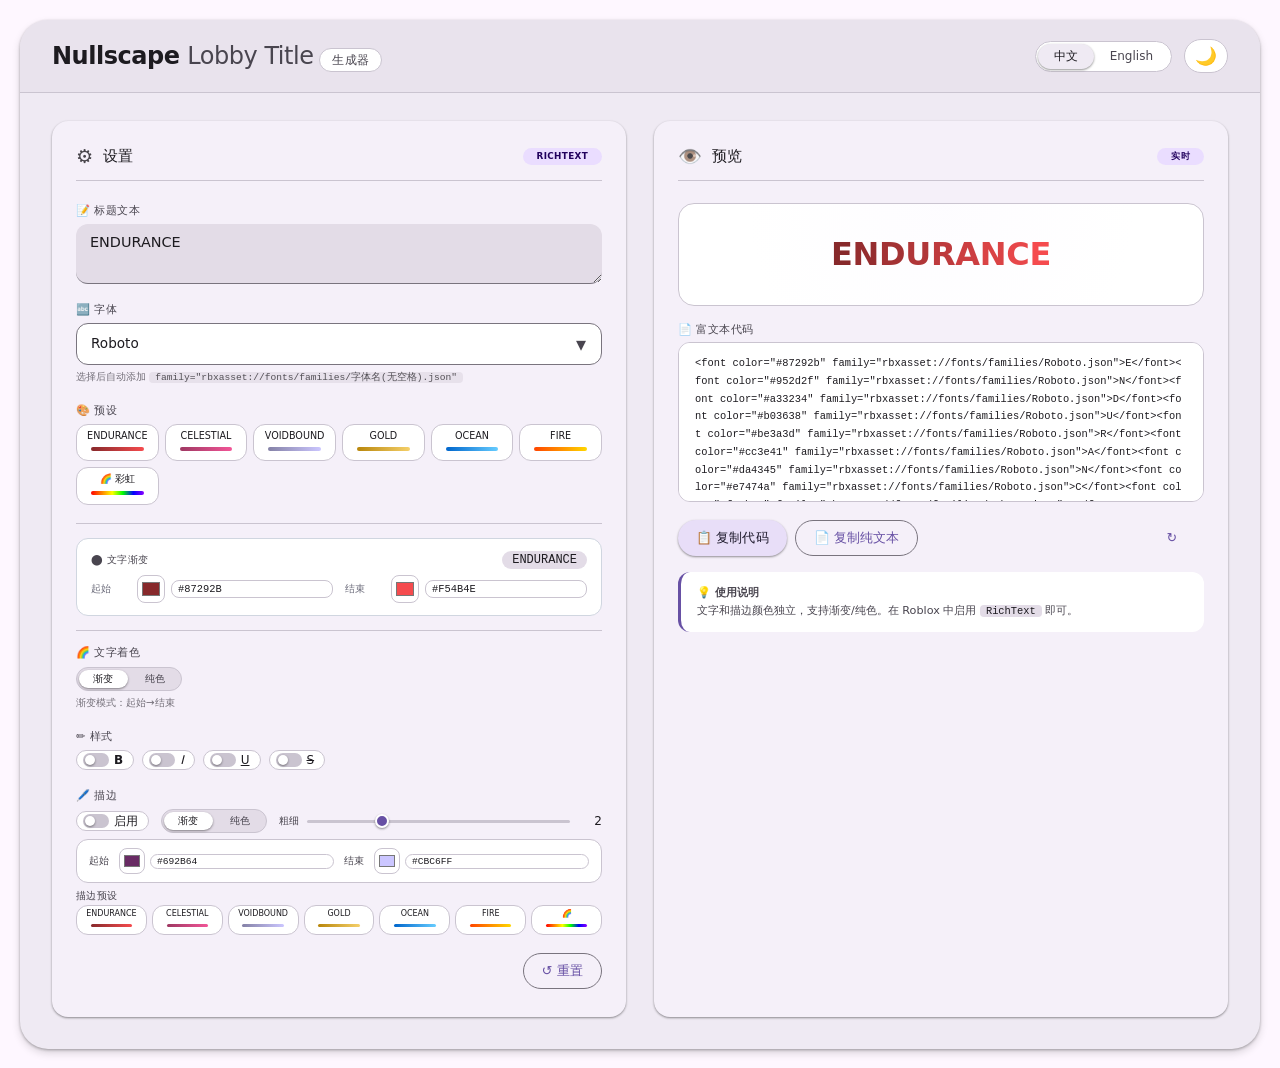
==== commit db9a885b: "Redesigned the website style." ====
--- a/index.html
+++ b/index.html
@@ -1,1174 +1,1116 @@
 <!DOCTYPE html>
 <html lang="zh-CN">
 <head>
-    <meta charset="UTF-8">
-    <meta name="viewport" content="width=device-width, initial-scale=1.0">
+    <meta charset="UTF-8" />
+    <meta name="viewport" content="width=device-width, initial-scale=1.0" />
     <title>Nullscape · 标题生成器</title>
+
+    <!-- ===== 外部样式 ===== -->
+    <link rel="stylesheet" href="style.css" />
+
     <style>
-        /* —— 极简重置 & 基础 —— */
+        /* ============================================
+               全新设计 — 极简 · 精致 · 聚焦
+               ============================================ */
+
+        /* ---- 重置增强 ---- */
         * {
+            box-sizing: border-box;
             margin: 0;
             padding: 0;
-            box-sizing: border-box;
         }
 
         body {
-            background: #f6f7f9;
-            font-family: 'Inter', -apple-system, BlinkMacSystemFont, 'Segoe UI', Roboto, Helvetica, Arial, sans-serif;
-            color: #1e1e2a;
+            background: var(--md-sys-color-background);
+            color: var(--md-sys-color-on-background);
+            font-family: 'Inter', 'Roboto', system-ui, -apple-system, sans-serif;
             min-height: 100vh;
+            padding: 20px;
             display: flex;
             align-items: center;
             justify-content: center;
-            padding: 24px;
-        }
-
+        }
+
+        /* ---- 主容器：毛玻璃质感 ---- */
         .app {
-            max-width: 1080px;
+            max-width: 1320px;
             width: 100%;
-            background: #ffffff;
-            border-radius: 32px;
-            box-shadow: 0 20px 50px -10px rgba(0, 0, 0, 0.08), 0 4px 12px rgba(0, 0, 0, 0.02);
-            padding: 40px 40px 48px;
-            transition: box-shadow 0.2s;
-        }
-
-        /* —— 头部 · 极简 —— */
-        .header {
-            display: flex;
-            align-items: baseline;
+            background: var(--md-sys-color-surface-container);
+            border-radius: var(--md-sys-shape-corner-extra-large);
+            box-shadow: var(--md-sys-elevation-3);
+            overflow: hidden;
+            backdrop-filter: blur(2px);
+            transition: background 0.3s;
+        }
+
+        /* ---- 顶栏：简洁品牌 ---- */
+        .app-bar {
+            display: flex;
+            align-items: center;
             justify-content: space-between;
             flex-wrap: wrap;
-            gap: 16px 24px;
-            margin-bottom: 36px;
-            border-bottom: 1px solid #eaeef2;
-            padding-bottom: 20px;
-        }
-
-        .header-left {
+            gap: 12px 20px;
+            padding: 18px 32px;
+            background: var(--md-sys-color-surface-container-high);
+            border-bottom: 1px solid var(--md-sys-color-outline-variant);
+        }
+
+        .app-bar .brand {
             display: flex;
             align-items: baseline;
+            gap: 6px;
             flex-wrap: wrap;
-            gap: 12px 18px;
-        }
-
-        .header h1 {
+        }
+
+        .app-bar .brand h1 {
+            font-size: 1.5rem;
             font-weight: 550;
-            font-size: 1.8rem;
             letter-spacing: -0.02em;
-            color: #0b0b12;
+            color: var(--md-sys-color-on-surface);
             margin: 0;
         }
 
-        .header h1 span {
-            font-weight: 380;
-            color: #6b6b7a;
-        }
-
-        .lang-toggle {
-            display: flex;
-            background: #f0f2f5;
-            border-radius: 40px;
-            padding: 3px;
-            font-size: 0.85rem;
+        .app-bar .brand h1 span {
+            font-weight: 350;
+            color: var(--md-sys-color-on-surface-variant);
+        }
+
+        .app-bar .brand .tag {
+            font-size: 0.75rem;
+            color: var(--md-sys-color-on-surface-variant);
+            background: var(--md-sys-color-surface-container-lowest);
+            padding: 2px 12px;
+            border-radius: var(--md-sys-shape-corner-full);
+            border: 1px solid var(--md-sys-color-outline-variant);
             font-weight: 500;
-            border: 1px solid #e2e6ec;
-        }
-
-        .lang-toggle button {
+            letter-spacing: 0.02em;
+        }
+
+        .app-bar .actions {
+            display: flex;
+            align-items: center;
+            gap: 12px;
+        }
+
+        /* ---- 语言切换 & 主题切换 ---- */
+        .lang-switch {
+            display: flex;
+            background: var(--md-sys-color-surface-container-lowest);
+            border-radius: var(--md-sys-shape-corner-full);
+            padding: 2px;
+            border: 1px solid var(--md-sys-color-outline-variant);
+        }
+
+        .lang-switch button {
             background: transparent;
             border: none;
-            padding: 5px 16px;
-            border-radius: 30px;
+            padding: 4px 16px;
+            border-radius: var(--md-sys-shape-corner-full);
             cursor: pointer;
-            color: #5b5b6b;
-            transition: 0.18s;
+            color: var(--md-sys-color-on-surface-variant);
             font-weight: 500;
-            letter-spacing: 0.01em;
-        }
-
-        .lang-toggle button.active {
-            background: #ffffff;
-            color: #0b0b12;
-            box-shadow: 0 2px 8px rgba(0, 0, 0, 0.04);
-        }
-
-        .lang-toggle button:hover:not(.active) {
-            color: #1a1a2a;
-        }
-
-        .subhead {
-            color: #6b6b7a;
-            font-size: 0.95rem;
-            font-weight: 400;
-            letter-spacing: -0.01em;
-        }
-
-        /* —— 双栏网格 —— */
-        .grid {
+            font-size: 0.75rem;
+            transition: 0.2s;
+            font-family: inherit;
+        }
+
+        .lang-switch button.active {
+            background: var(--md-sys-color-surface-container);
+            color: var(--md-sys-color-on-surface);
+            box-shadow: var(--md-sys-elevation-1);
+        }
+
+        .lang-switch button:hover:not(.active) {
+            color: var(--md-sys-color-on-surface);
+        }
+
+        .theme-toggle {
+            background: var(--md-sys-color-surface-container-lowest);
+            border: 1px solid var(--md-sys-color-outline-variant);
+            border-radius: var(--md-sys-shape-corner-full);
+            padding: 4px 10px;
+            cursor: pointer;
+            font-size: 1.1rem;
+            line-height: 1.4;
+            transition: 0.2s;
+            color: var(--md-sys-color-on-surface);
+            font-family: inherit;
+        }
+
+        .theme-toggle:hover {
+            background: var(--md-sys-color-surface-container-highest);
+        }
+
+        /* ---- 主体：双栏优雅间距 ---- */
+        .main-grid {
             display: grid;
             grid-template-columns: 1fr 1fr;
-            gap: 32px;
-        }
-
-        @media (max-width: 820px) {
-            .grid {
+            gap: 28px;
+            padding: 28px 32px 32px;
+        }
+
+        @media (max-width: 1024px) {
+            .main-grid {
                 grid-template-columns: 1fr;
-                gap: 28px;
-            }
-            .app {
-                padding: 28px 20px 32px;
-            }
-        }
-
-        /* —— 卡片（极简无框） —— */
-        .card {
-            background: transparent;
-            border-radius: 0;
-            padding: 0;
-        }
-
-        .card-title {
-            font-size: 0.9rem;
+                gap: 24px;
+                padding: 20px;
+            }
+            .app-bar {
+                padding: 14px 20px;
+            }
+        }
+
+        @media (max-width: 480px) {
+            body {
+                padding: 10px;
+            }
+            .main-grid {
+                padding: 12px;
+                gap: 16px;
+            }
+            .app-bar .brand h1 {
+                font-size: 1.2rem;
+            }
+            .app-bar .brand .tag {
+                font-size: 0.6rem;
+                padding: 0 8px;
+            }
+        }
+
+        /* ---- 卡片：柔和轻盈 ---- */
+        .panel {
+            background: var(--md-sys-color-surface-container-low);
+            border-radius: var(--md-sys-shape-corner-large);
+            padding: 24px 24px 28px;
+            box-shadow: var(--md-sys-elevation-1);
+            transition: box-shadow 0.25s, transform 0.2s;
+        }
+
+        .panel:hover {
+            box-shadow: var(--md-sys-elevation-2);
+        }
+
+        .panel-head {
+            display: flex;
+            align-items: center;
+            gap: 10px;
+            margin-bottom: 22px;
+            padding-bottom: 12px;
+            border-bottom: 1px solid var(--md-sys-color-outline-variant);
+        }
+
+        .panel-head .icon {
+            font-size: 1.2rem;
+            line-height: 1;
+            opacity: 0.8;
+        }
+
+        .panel-head h2 {
+            font-size: 0.95rem;
             font-weight: 550;
-            color: #2d2d3f;
-            letter-spacing: 0.02em;
+            color: var(--md-sys-color-on-surface);
+            margin: 0;
+            letter-spacing: 0.01em;
+        }
+
+        .panel-head .pill {
+            margin-left: auto;
+            background: var(--md-sys-color-primary-container);
+            color: var(--md-sys-color-on-primary-container);
+            font-size: 0.55rem;
+            font-weight: 600;
+            padding: 2px 14px;
+            border-radius: var(--md-sys-shape-corner-full);
+            letter-spacing: 0.04em;
+            text-transform: uppercase;
+        }
+
+        /* ---- 表单控件精致化 ---- */
+        .field {
             margin-bottom: 18px;
-            border-bottom: 1px solid #eaedf2;
-            padding-bottom: 8px;
-            display: flex;
-            align-items: center;
-            gap: 8px;
-        }
-
-        .card-title .badge {
-            background: #eceff5;
-            color: #3e3e52;
-            font-size: 0.65rem;
-            font-weight: 500;
-            padding: 0 12px;
-            border-radius: 30px;
-            letter-spacing: 0.02em;
-        }
-
-        /* —— 控件 —— */
-        .form-group {
-            margin-bottom: 18px;
-        }
-
-        .form-group label {
-            display: block;
-            font-size: 0.78rem;
+        }
+        .field:last-child {
+            margin-bottom: 0;
+        }
+
+        .field .label {
+            display: flex;
+            align-items: center;
+            gap: 6px;
+            font-size: 0.7rem;
             font-weight: 500;
             text-transform: uppercase;
-            letter-spacing: 0.03em;
-            color: #5b5b6b;
-            margin-bottom: 6px;
-        }
-
-        textarea,
-        input[type="text"],
-        select {
-            width: 100%;
-            padding: 10px 14px;
-            background: #f8f9fc;
-            border: 1px solid #e2e6ec;
-            border-radius: 16px;
-            color: #14141e;
-            font-size: 0.95rem;
-            transition: 0.2s;
-            font-family: inherit;
-        }
-
-        textarea:focus,
-        input:focus,
-        select:focus {
-            outline: none;
-            border-color: #a0a8b8;
-            background: #ffffff;
-            box-shadow: 0 0 0 3px rgba(160, 168, 184, 0.1);
-        }
-
-        textarea {
-            min-height: 68px;
+            letter-spacing: 0.04em;
+            color: var(--md-sys-color-on-surface-variant);
+            margin-bottom: 4px;
+        }
+
+        .field .label .label-hint {
+            font-weight: 400;
+            text-transform: none;
+            opacity: 0.6;
+            font-size: 0.65rem;
+        }
+
+        .field .hint {
+            font-size: 0.65rem;
+            color: var(--md-sys-color-on-surface-variant);
+            margin-top: 4px;
+            opacity: 0.75;
+        }
+
+        .field .hint code {
+            background: var(--md-sys-color-surface-container-highest);
+            padding: 0 6px;
+            border-radius: 4px;
+            font-family: 'SF Mono', monospace;
+            font-size: 0.6rem;
+            color: var(--md-sys-color-on-surface);
+        }
+
+        /* ---- 输入框覆盖 ---- */
+        .md-text-field .md-text-field-input {
+            min-height: 42px;
+            padding: 8px 14px;
+            font-size: 0.9rem;
+            border-radius: var(--md-sys-shape-corner-medium);
+        }
+
+        textarea.md-text-field-input {
+            min-height: 60px;
             resize: vertical;
-            font-family: 'SF Mono', 'Menlo', 'Courier New', monospace;
-            font-size: 0.95rem;
-        }
-
-        .hint {
-            font-size: 0.75rem;
-            color: #7b7b8b;
-            margin-top: 5px;
-        }
-        .hint code {
-            background: #eef1f6;
-            padding: 0 6px;
-            border-radius: 6px;
-            font-family: 'SF Mono', monospace;
-            color: #2a2a3e;
-        }
-
-        /* —— 预设网格 —— */
+            font-family: 'SF Mono', 'Menlo', monospace;
+            font-size: 0.85rem;
+            line-height: 1.6;
+        }
+
+        .md-select select {
+            min-height: 42px;
+            padding: 8px 36px 8px 14px;
+            font-size: 0.85rem;
+            border-radius: var(--md-sys-shape-corner-medium);
+        }
+
+        /* ---- 预设网格 ---- */
         .preset-grid {
-            display: grid;
-            grid-template-columns: repeat(auto-fill, minmax(90px, 1fr));
-            gap: 8px;
-            margin-top: 4px;
-        }
-
-        .preset-btn {
-            padding: 6px 0;
-            border-radius: 14px;
-            border: 1px solid #e2e6ec;
-            background: #fafbfd;
-            color: #2d2d3f;
-            font-weight: 450;
-            font-size: 0.7rem;
-            cursor: pointer;
-            transition: 0.2s;
-            text-align: center;
-            letter-spacing: 0.02em;
-        }
-
-        .preset-btn:hover {
-            background: #f0f3f8;
-            border-color: #c8ced8;
-            transform: translateY(-1px);
-        }
-
-        .preset-btn .swatch {
-            display: flex;
-            height: 5px;
-            border-radius: 6px;
-            margin: 5px auto 3px;
-            width: 70%;
-        }
-
-        /* —— 分段颜色 —— */
-        .segment-list {
-            display: flex;
-            flex-direction: column;
-            gap: 12px;
-            margin-top: 4px;
-        }
-
-        .segment-item {
-            background: #fafbfd;
-            border-radius: 18px;
-            padding: 14px 16px;
-            border: 1px solid #eaedf2;
-        }
-
-        .segment-item .seg-header {
-            display: flex;
-            justify-content: space-between;
-            align-items: center;
-            margin-bottom: 8px;
-        }
-
-        .segment-item .seg-label {
-            font-weight: 500;
-            color: #3e3e52;
-            font-size: 0.75rem;
-            text-transform: uppercase;
-            letter-spacing: 0.03em;
-        }
-
-        .segment-item .seg-text {
-            color: #5b5b6b;
-            font-size: 0.85rem;
-            font-family: 'SF Mono', monospace;
-            background: #f0f2f6;
-            padding: 2px 12px;
-            border-radius: 30px;
-        }
-
-        .segment-item .seg-colors {
-            display: flex;
-            gap: 14px;
-            flex-wrap: wrap;
-            margin-top: 6px;
-        }
-
-        .segment-item .color-picker-wrap {
-            display: flex;
-            align-items: center;
-            gap: 8px;
-            flex: 1;
-            min-width: 130px;
-        }
-
-        .segment-item .color-picker-wrap input[type="color"] {
-            width: 30px;
-            height: 30px;
-            border: 1px solid #d0d6e0;
-            border-radius: 10px;
-            cursor: pointer;
-            padding: 2px;
-            background: white;
-            flex-shrink: 0;
-        }
-
-        .segment-item .color-picker-wrap input[type="text"] {
-            flex: 1;
-            min-width: 60px;
-            padding: 4px 8px;
-            font-size: 0.7rem;
-            font-family: 'SF Mono', monospace;
-            background: #ffffff;
-            border: 1px solid #e2e6ec;
-            border-radius: 10px;
-            color: #14141e;
-        }
-
-        /* —— 模式切换（简洁） —— */
-        .mode-toggle-group {
-            display: flex;
-            gap: 6px;
-            background: #f0f2f6;
-            padding: 3px;
-            border-radius: 40px;
-            border: 1px solid #e2e6ec;
-            flex-shrink: 0;
-        }
-
-        .mode-btn {
-            padding: 3px 14px;
-            border: none;
-            border-radius: 30px;
-            background: transparent;
-            color: #5b5b6b;
-            font-weight: 500;
-            font-size: 0.7rem;
-            cursor: pointer;
-            transition: 0.18s;
-            text-transform: uppercase;
-            letter-spacing: 0.02em;
-        }
-
-        .mode-btn.active {
-            background: #ffffff;
-            color: #0b0b12;
-            box-shadow: 0 2px 6px rgba(0, 0, 0, 0.02);
-        }
-
-        .mode-btn:hover:not(.active) {
-            color: #1a1a2a;
-        }
-
-        /* —— 描边 —— */
-        .stroke-color-set {
-            display: flex;
-            gap: 12px;
-            flex-wrap: wrap;
-            align-items: center;
-            margin-top: 8px;
-            padding: 10px 12px;
-            background: #fafbfd;
-            border-radius: 18px;
-            border: 1px solid #eaedf2;
-        }
-
-        .stroke-color-set .color-picker-wrap {
-            display: flex;
-            align-items: center;
-            gap: 6px;
-            flex: 1;
-            min-width: 110px;
-        }
-
-        .stroke-color-set .color-picker-wrap input[type="color"] {
-            width: 28px;
-            height: 28px;
-            border: 1px solid #d0d6e0;
-            border-radius: 10px;
-            cursor: pointer;
-            padding: 2px;
-        }
-
-        .stroke-color-set .color-picker-wrap input[type="text"] {
-            flex: 1;
-            min-width: 50px;
-            padding: 3px 6px;
-            font-size: 0.7rem;
-            font-family: 'SF Mono', monospace;
-            background: #ffffff;
-            border: 1px solid #e2e6ec;
-            border-radius: 10px;
-        }
-
-        .stroke-color-set .label-sm {
-            font-size: 0.65rem;
-            color: #6b6b7a;
-            min-width: 28px;
-        }
-
-        .preset-grid-stroke {
             display: grid;
             grid-template-columns: repeat(auto-fill, minmax(80px, 1fr));
             gap: 6px;
-            margin-top: 4px;
-        }
-
-        .preset-btn-stroke {
-            padding: 4px 0;
-            border-radius: 14px;
-            border: 1px solid #e2e6ec;
-            background: #fafbfd;
-            color: #2d2d3f;
-            font-weight: 450;
+            margin-top: 2px;
+        }
+
+        .preset-btn {
+            padding: 5px 0 7px;
+            border-radius: var(--md-sys-shape-corner-medium);
+            border: 1px solid var(--md-sys-color-outline-variant);
+            background: var(--md-sys-color-surface-container-lowest);
+            color: var(--md-sys-color-on-surface);
+            font-weight: 500;
             font-size: 0.6rem;
             cursor: pointer;
             transition: 0.2s;
             text-align: center;
-        }
-        .preset-btn-stroke:hover {
-            background: #f0f3f8;
-            border-color: #c8ced8;
-        }
-        .preset-btn-stroke .swatch-sm {
+            font-family: inherit;
+            line-height: 1.3;
+        }
+
+        .preset-btn:hover {
+            background: var(--md-sys-color-surface-container-highest);
+            border-color: var(--md-sys-color-primary);
+            transform: translateY(-1px);
+            box-shadow: var(--md-sys-elevation-1);
+        }
+
+        .preset-btn .swatch {
             display: flex;
             height: 4px;
-            border-radius: 6px;
-            margin: 4px auto 2px;
-            width: 70%;
-        }
-
-        /* —— toggle 开关（极简） —— */
+            border-radius: 4px;
+            margin: 5px auto 2px;
+            width: 65%;
+        }
+
+        /* ---- 分段颜色 ---- */
+        .segment-list {
+            display: flex;
+            flex-direction: column;
+            gap: 10px;
+            margin-top: 2px;
+        }
+
+        .segment-item {
+            background: var(--md-sys-color-surface-container-lowest);
+            border-radius: var(--md-sys-shape-corner-medium);
+            padding: 12px 14px;
+            border: 1px solid var(--md-sys-color-outline-variant);
+            transition: border-color 0.2s;
+        }
+
+        .segment-item:hover {
+            border-color: var(--md-sys-color-outline);
+        }
+
+        .segment-item .seg-header {
+            display: flex;
+            justify-content: space-between;
+            align-items: center;
+            margin-bottom: 6px;
+        }
+
+        .segment-item .seg-label {
+            font-weight: 500;
+            color: var(--md-sys-color-on-surface-variant);
+            font-size: 0.65rem;
+            text-transform: uppercase;
+            letter-spacing: 0.04em;
+        }
+
+        .segment-item .seg-text {
+            color: var(--md-sys-color-on-surface);
+            font-size: 0.75rem;
+            font-family: 'SF Mono', monospace;
+            background: var(--md-sys-color-surface-container-highest);
+            padding: 0 10px;
+            border-radius: var(--md-sys-shape-corner-full);
+            max-width: 55%;
+            overflow: hidden;
+            text-overflow: ellipsis;
+            white-space: nowrap;
+        }
+
+        .segment-item .seg-colors {
+            display: flex;
+            gap: 12px;
+            flex-wrap: wrap;
+            margin-top: 4px;
+        }
+
+        .segment-item .color-picker-wrap {
+            display: flex;
+            align-items: center;
+            gap: 6px;
+            flex: 1;
+            min-width: 100px;
+        }
+
+        .segment-item .color-picker-wrap input[type="color"] {
+            width: 28px;
+            height: 28px;
+            border: 1px solid var(--md-sys-color-outline-variant);
+            border-radius: var(--md-sys-shape-corner-small);
+            cursor: pointer;
+            padding: 2px;
+            background: var(--md-sys-color-surface-container-lowest);
+            flex-shrink: 0;
+        }
+
+        .segment-item .color-picker-wrap input[type="text"] {
+            flex: 1;
+            min-width: 44px;
+            padding: 2px 6px;
+            font-size: 0.65rem;
+            font-family: 'SF Mono', monospace;
+            background: var(--md-sys-color-surface-container-lowest);
+            border: 1px solid var(--md-sys-color-outline-variant);
+            border-radius: var(--md-sys-shape-corner-small);
+            color: var(--md-sys-color-on-surface);
+            transition: border-color 0.2s;
+        }
+
+        .segment-item .color-picker-wrap input[type="text"]:focus {
+            border-color: var(--md-sys-color-primary);
+            outline: none;
+        }
+
+        /* ---- 模式切换 ---- */
+        .mode-group {
+            display: inline-flex;
+            gap: 3px;
+            background: var(--md-sys-color-surface-container-highest);
+            padding: 2px;
+            border-radius: var(--md-sys-shape-corner-full);
+            border: 1px solid var(--md-sys-color-outline-variant);
+            flex-shrink: 0;
+        }
+
+        .mode-btn {
+            padding: 2px 14px;
+            border: none;
+            border-radius: var(--md-sys-shape-corner-full);
+            background: transparent;
+            color: var(--md-sys-color-on-surface-variant);
+            font-weight: 500;
+            font-size: 0.65rem;
+            cursor: pointer;
+            transition: 0.2s;
+            text-transform: uppercase;
+            letter-spacing: 0.03em;
+            font-family: inherit;
+        }
+
+        .mode-btn.active {
+            background: var(--md-sys-color-surface-container-lowest);
+            color: var(--md-sys-color-on-surface);
+            box-shadow: var(--md-sys-elevation-1);
+        }
+
+        .mode-btn:hover:not(.active) {
+            color: var(--md-sys-color-on-surface);
+        }
+
+        /* ---- Toggle 开关 ---- */
         .toggle-group {
             display: flex;
             flex-wrap: wrap;
-            gap: 6px 10px;
+            gap: 4px 8px;
             align-items: center;
         }
 
         .toggle-item {
             display: inline-flex;
             align-items: center;
-            gap: 6px;
-            padding: 4px 12px 4px 8px;
-            background: #fafbfd;
-            border-radius: 40px;
-            border: 1px solid #e2e6ec;
+            gap: 5px;
+            padding: 2px 10px 2px 6px;
+            background: var(--md-sys-color-surface-container-lowest);
+            border-radius: var(--md-sys-shape-corner-full);
+            border: 1px solid var(--md-sys-color-outline-variant);
             cursor: pointer;
             transition: 0.2s;
             user-select: none;
-            font-size: 0.8rem;
+            font-size: 0.75rem;
             line-height: 1.2;
-        }
+            font-family: inherit;
+        }
+
         .toggle-item:hover {
-            border-color: #b8c0ce;
-        }
+            border-color: var(--md-sys-color-outline);
+        }
+
         .toggle-item.active {
-            border-color: #a0a8b8;
-            background: #f0f3f8;
-        }
+            border-color: var(--md-sys-color-primary);
+            background: var(--md-sys-color-primary-container);
+        }
+
         .toggle-item input[type="checkbox"] {
             display: none;
         }
-        .toggle-item .toggle-track {
-            width: 28px;
-            height: 16px;
-            background: #d0d6e0;
-            border-radius: 20px;
+
+        .toggle-item .track {
+            width: 26px;
+            height: 14px;
+            background: var(--md-sys-color-outline-variant);
+            border-radius: var(--md-sys-shape-corner-full);
             position: relative;
             transition: 0.25s;
             flex-shrink: 0;
         }
-        .toggle-item .toggle-track::after {
+
+        .toggle-item .track::after {
             content: '';
             position: absolute;
-            width: 12px;
-            height: 12px;
-            background: white;
+            width: 10px;
+            height: 10px;
+            background: var(--md-sys-color-surface-container-lowest);
             border-radius: 50%;
             top: 2px;
             left: 2px;
             transition: 0.25s;
-            box-shadow: 0 1px 3px rgba(0,0,0,0.05);
-        }
-        .toggle-item.active .toggle-track {
-            background: #7b8b9f;
-        }
-        .toggle-item.active .toggle-track::after {
+            box-shadow: var(--md-sys-elevation-1);
+        }
+
+        .toggle-item.active .track {
+            background: var(--md-sys-color-primary);
+        }
+
+        .toggle-item.active .track::after {
             transform: translateX(12px);
         }
+
         .toggle-item .label-text {
             font-weight: 450;
-            color: #2d2d3f;
+            color: var(--md-sys-color-on-surface);
             display: inline-flex;
             align-items: center;
             gap: 2px;
         }
 
-        .range-wrap {
-            display: flex;
-            align-items: center;
-            gap: 10px;
-        }
+        /* ---- 描边控制行 ---- */
+        .stroke-row {
+            display: flex;
+            flex-wrap: wrap;
+            align-items: center;
+            gap: 8px 12px;
+        }
+
+        .stroke-row .toggle-item {
+            flex-shrink: 0;
+        }
+
+        .stroke-row .mode-group {
+            flex-shrink: 0;
+        }
+
+        .stroke-row .range-wrap {
+            flex: 1;
+            min-width: 110px;
+            display: flex;
+            align-items: center;
+            gap: 8px;
+        }
+
         .range-wrap input[type="range"] {
             flex: 1;
             height: 3px;
             -webkit-appearance: none;
-            background: #d0d6e0;
+            background: var(--md-sys-color-outline-variant);
             border-radius: 6px;
-        }
+            outline: none;
+        }
+
         .range-wrap input[type="range"]::-webkit-slider-thumb {
             -webkit-appearance: none;
             width: 14px;
             height: 14px;
             border-radius: 50%;
-            background: #7b8b9f;
+            background: var(--md-sys-color-primary);
             cursor: pointer;
-            border: 2px solid white;
-            box-shadow: 0 1px 4px rgba(0,0,0,0.05);
-        }
+            border: 2px solid var(--md-sys-color-surface-container-lowest);
+            box-shadow: var(--md-sys-elevation-1);
+        }
+
+        .range-wrap input[type="range"]::-moz-range-thumb {
+            width: 14px;
+            height: 14px;
+            border-radius: 50%;
+            background: var(--md-sys-color-primary);
+            cursor: pointer;
+            border: 2px solid var(--md-sys-color-surface-container-lowest);
+            box-shadow: var(--md-sys-elevation-1);
+        }
+
         .range-wrap .range-val {
-            min-width: 28px;
+            min-width: 24px;
             text-align: right;
-            font-weight: 450;
-            color: #2d2d3f;
-            font-size: 0.8rem;
-        }
-
-        /* —— 按钮 —— */
-        .btn-group {
+            font-weight: 500;
+            color: var(--md-sys-color-on-surface);
+            font-size: 0.75rem;
+        }
+
+        .range-wrap .range-label {
+            font-size: 0.65rem;
+            color: var(--md-sys-color-on-surface-variant);
+            flex-shrink: 0;
+        }
+
+        /* ---- 描边颜色集 ---- */
+        .stroke-colors {
             display: flex;
             gap: 10px;
             flex-wrap: wrap;
-            margin-top: 20px;
-        }
-        .btn {
-            padding: 8px 20px;
-            border: 1px solid #d0d6e0;
-            border-radius: 40px;
+            align-items: center;
+            margin-top: 6px;
+            padding: 8px 12px;
+            background: var(--md-sys-color-surface-container-lowest);
+            border-radius: var(--md-sys-shape-corner-medium);
+            border: 1px solid var(--md-sys-color-outline-variant);
+        }
+
+        .stroke-colors .color-picker-wrap {
+            display: flex;
+            align-items: center;
+            gap: 5px;
+            flex: 1;
+            min-width: 90px;
+        }
+
+        .stroke-colors .color-picker-wrap input[type="color"] {
+            width: 26px;
+            height: 26px;
+            border: 1px solid var(--md-sys-color-outline-variant);
+            border-radius: var(--md-sys-shape-corner-small);
+            cursor: pointer;
+            padding: 2px;
+            background: var(--md-sys-color-surface-container-lowest);
+            flex-shrink: 0;
+        }
+
+        .stroke-colors .color-picker-wrap input[type="text"] {
+            flex: 1;
+            min-width: 44px;
+            padding: 1px 6px;
+            font-size: 0.6rem;
+            font-family: 'SF Mono', monospace;
+            background: var(--md-sys-color-surface-container-lowest);
+            border: 1px solid var(--md-sys-color-outline-variant);
+            border-radius: var(--md-sys-shape-corner-small);
+            color: var(--md-sys-color-on-surface);
+        }
+
+        .stroke-colors .color-picker-wrap input[type="text"]:focus {
+            border-color: var(--md-sys-color-primary);
+            outline: none;
+        }
+
+        .stroke-colors .label-sm {
+            font-size: 0.6rem;
+            color: var(--md-sys-color-on-surface-variant);
+            min-width: 20px;
             font-weight: 500;
-            font-size: 0.8rem;
-            background: #fafbfd;
-            color: #2d2d3f;
+        }
+
+        /* ---- 描边预设 ---- */
+        .preset-grid-stroke {
+            display: grid;
+            grid-template-columns: repeat(auto-fill, minmax(64px, 1fr));
+            gap: 5px;
+            margin-top: 2px;
+        }
+
+        .preset-btn-stroke {
+            padding: 3px 0 5px;
+            border-radius: var(--md-sys-shape-corner-medium);
+            border: 1px solid var(--md-sys-color-outline-variant);
+            background: var(--md-sys-color-surface-container-lowest);
+            color: var(--md-sys-color-on-surface);
+            font-weight: 500;
+            font-size: 0.5rem;
             cursor: pointer;
             transition: 0.2s;
-        }
-        .btn-primary {
-            background: #1e1e2a;
-            border-color: #1e1e2a;
-            color: white;
-        }
-        .btn-primary:hover {
-            background: #0b0b12;
-            border-color: #0b0b12;
-            transform: translateY(-1px);
-        }
-        .btn-secondary {
-            background: #f0f2f6;
-            border-color: #e2e6ec;
-        }
-        .btn-secondary:hover {
-            background: #e6eaf0;
-        }
-        .btn-success {
-            background: #2a3a4a;
-            border-color: #2a3a4a;
-            color: white;
-        }
-        .btn-success:hover {
-            background: #1e2a38;
-        }
-
-        /* —— 预览 & 输出 —— */
+            text-align: center;
+            font-family: inherit;
+            line-height: 1.3;
+        }
+
+        .preset-btn-stroke:hover {
+            background: var(--md-sys-color-surface-container-highest);
+            border-color: var(--md-sys-color-primary);
+        }
+
+        .preset-btn-stroke .swatch-sm {
+            display: flex;
+            height: 3px;
+            border-radius: 3px;
+            margin: 4px auto 2px;
+            width: 60%;
+        }
+
+        /* ---- 按钮组 ---- */
+        .btn-group {
+            display: flex;
+            gap: 8px;
+            flex-wrap: wrap;
+            margin-top: 18px;
+        }
+
+        .btn-group .md-btn {
+            flex: 0 1 auto;
+            font-size: 0.8rem;
+            padding: 8px 18px;
+            min-height: 36px;
+        }
+
+        .btn-group .md-btn:last-child {
+            margin-left: auto;
+        }
+
+        @media (max-width: 480px) {
+            .btn-group .md-btn:last-child {
+                margin-left: 0;
+            }
+            .btn-group {
+                flex-direction: column;
+            }
+            .btn-group .md-btn {
+                width: 100%;
+                justify-content: center;
+            }
+        }
+
+        /* ---- 预览 ---- */
         .preview-box {
-            background: #fafbfd;
-            border-radius: 24px;
-            padding: 24px 16px;
-            min-height: 90px;
-            border: 1px solid #eaedf2;
+            background: var(--md-sys-color-surface-container-lowest);
+            border-radius: var(--md-sys-shape-corner-large);
+            padding: 28px 20px;
+            min-height: 96px;
+            border: 1px solid var(--md-sys-color-outline-variant);
             display: flex;
             align-items: center;
             justify-content: center;
             text-align: center;
             transition: 0.2s;
-            margin-bottom: 18px;
-        }
+            margin-bottom: 16px;
+            position: relative;
+        }
+
+        .preview-box::after {
+            content: '';
+            position: absolute;
+            inset: 0;
+            border-radius: inherit;
+            pointer-events: none;
+            background: radial-gradient(circle at 50% 0%, var(--md-sys-color-primary-container), transparent 70%);
+            opacity: 0.08;
+        }
+
         .preview-text {
             font-size: 2rem;
             line-height: 1.4;
             font-weight: 600;
             letter-spacing: -0.01em;
             word-break: break-word;
-        }
-
+            color: var(--md-sys-color-on-surface);
+            position: relative;
+            z-index: 1;
+        }
+
+        @media (max-width: 480px) {
+            .preview-text {
+                font-size: 1.4rem;
+            }
+        }
+
+        /* ---- 输出代码 ---- */
         .output-box {
-            background: #f8f9fc;
-            padding: 14px 16px;
-            border-radius: 18px;
+            background: var(--md-sys-color-surface-container-lowest);
+            padding: 12px 16px;
+            border-radius: var(--md-sys-shape-corner-medium);
             font-family: 'SF Mono', 'Menlo', 'Courier New', monospace;
-            font-size: 0.75rem;
-            color: #1e1e2a;
-            min-height: 80px;
-            max-height: 180px;
+            font-size: 0.65rem;
+            color: var(--md-sys-color-on-surface);
+            min-height: 72px;
+            max-height: 160px;
             overflow: auto;
             white-space: pre-wrap;
             word-break: break-all;
+            line-height: 1.7;
+            border: 1px solid var(--md-sys-color-outline-variant);
+        }
+
+        /* ---- 底部脚注 ---- */
+        .footnote {
+            margin-top: 16px;
+            padding: 12px 16px;
+            background: var(--md-sys-color-surface-container-lowest);
+            border-radius: var(--md-sys-shape-corner-medium);
+            font-size: 0.7rem;
+            color: var(--md-sys-color-on-surface-variant);
+            border-left: 3px solid var(--md-sys-color-primary);
             line-height: 1.6;
-            border: 1px solid #e2e6ec;
-        }
-
-        .footer-note {
-            margin-top: 20px;
-            padding: 12px 16px;
-            background: #f8f9fc;
-            border-radius: 20px;
-            font-size: 0.75rem;
-            color: #5b5b6b;
-            border-left: 3px solid #c8ced8;
-        }
-        .footer-note code {
-            background: #eceff5;
+        }
+
+        .footnote code {
+            background: var(--md-sys-color-surface-container-highest);
             padding: 0 6px;
-            border-radius: 6px;
+            border-radius: 4px;
             font-family: 'SF Mono', monospace;
-        }
-
-        /* 描边开关行修复：flex 换行对齐 */
-        .stroke-control-row {
-            display: flex;
-            flex-wrap: wrap;
-            align-items: center;
-            gap: 10px 14px;
-        }
-        .stroke-control-row .toggle-item {
-            flex-shrink: 0;
-        }
-        .stroke-control-row .mode-toggle-group {
-            flex-shrink: 0;
-        }
-        .stroke-control-row .range-wrap {
-            flex: 1;
-            min-width: 120px;
-        }
-
-        @media (max-width: 480px) {
-            .header h1 { font-size: 1.4rem; }
-            .preview-text { font-size: 1.5rem; }
-            .stroke-control-row { flex-direction: column; align-items: stretch; }
-            .stroke-control-row .range-wrap { min-width: unset; }
+            font-size: 0.65rem;
+            color: var(--md-sys-color-on-surface);
+        }
+
+        /* ---- Toast ---- */
+        .toast-msg {
+            position: fixed;
+            bottom: 28px;
+            left: 50%;
+            transform: translateX(-50%);
+            background: var(--md-sys-color-surface-container);
+            color: var(--md-sys-color-on-surface);
+            padding: 10px 26px;
+            border-radius: var(--md-sys-shape-corner-full);
+            box-shadow: var(--md-sys-elevation-4);
+            z-index: 9999;
+            font-weight: 500;
+            font-size: 0.8rem;
+            transition: opacity 0.3s;
+            border: 1px solid var(--md-sys-color-outline-variant);
+            backdrop-filter: blur(8px);
+        }
+
+        /* ---- 分割线 ---- */
+        .divider {
+            border: 0;
+            border-top: 1px solid var(--md-sys-color-outline-variant);
+            margin: 14px 0;
+        }
+
+        /* ---- 响应式微调 ---- */
+        @media (max-width: 600px) {
+            .stroke-row {
+                flex-direction: column;
+                align-items: stretch;
+            }
+            .stroke-row .range-wrap {
+                min-width: unset;
+            }
+            .stroke-colors {
+                flex-direction: column;
+                align-items: stretch;
+            }
+            .segment-item .seg-colors {
+                flex-direction: column;
+            }
+            .segment-item .color-picker-wrap {
+                min-width: unset;
+            }
+            .panel {
+                padding: 16px;
+            }
         }
     </style>
 </head>
 <body>
-<div class="app">
-    <!-- 头部：中英切换 -->
-    <div class="header">
-        <div class="header-left">
-            <h1>Nullscape <span>Lobby Title</span></h1>
-            <span class="subhead">· 生成器</span>
-        </div>
-        <div class="lang-toggle" id="langToggle">
-            <button class="active" data-lang="zh">中文</button>
-            <button data-lang="en">English</button>
-        </div>
-    </div>
-
-    <div class="grid">
-        <!-- 左栏：设置 -->
-        <div class="card">
-            <div class="card-title">
-                ⚙️ <span data-i18n="settings">设置</span>
-                <span class="badge">Roblox RichText</span>
+
+    <div class="app">
+
+        <!-- ==========================================
+        顶栏
+        ========================================== -->
+        <header class="app-bar">
+            <div class="brand">
+                <h1>Nullscape <span>Lobby Title</span></h1>
+                <span class="tag">生成器</span>
             </div>
-
-            <div class="form-group">
-                <label data-i18n="titleText">📝 标题文本 <span style="font-weight:400;color:#7b7b8b;">（用 <code>|</code> 分段）</span></label>
-                <textarea id="inputText">ENDURANCE</textarea>
+            <div class="actions">
+                <div class="lang-switch" id="langToggle">
+                    <button class="active" data-lang="zh">中文</button>
+                    <button data-lang="en">English</button>
+                </div>
+                <button id="themeToggle" class="theme-toggle" aria-label="切换深色模式">🌙</button>
             </div>
-
-            <!-- 字体 -->
-            <div class="form-group">
-                <label data-i18n="fontSelect">🔤 字体</label>
-                <select id="fontSelect">
-                    <option value="">默认 (无)</option>
-                </select>
-                <div class="hint" data-i18n="fontHint">选择后自动添加 <code>family="rbxasset://fonts/families/字体名(无空格).json"</code></div>
-            </div>
-
-            <div class="form-group">
-                <label data-i18n="presets">🎨 预设</label>
-                <div class="preset-grid" id="textPresetGrid">
-                    <button class="preset-btn" data-preset="endurance"><span>ENDURANCE</span><span class="swatch" style="background:linear-gradient(to right,#87292B,#F54B4E);"></span></button>
-                    <button class="preset-btn" data-preset="celestial"><span>CELESTIAL</span><span class="swatch" style="background:linear-gradient(to right,#9E3862,#F25597);"></span></button>
-                    <button class="preset-btn" data-preset="voidbound"><span>VOIDBOUND</span><span class="swatch" style="background:linear-gradient(to right,#8481A6,#CBC6FF);"></span></button>
-                    <button class="preset-btn" data-preset="gold"><span>GOLD</span><span class="swatch" style="background:linear-gradient(to right,#B8860B,#F5D06A);"></span></button>
-                    <button class="preset-btn" data-preset="ocean"><span>OCEAN</span><span class="swatch" style="background:linear-gradient(to right,#0066CC,#66CCFF);"></span></button>
-                    <button class="preset-btn" data-preset="fire"><span>FIRE</span><span class="swatch" style="background:linear-gradient(to right,#FF4500,#FFD700);"></span></button>
-                    <button class="preset-btn" data-preset="rainbow"><span>🌈 彩虹</span><span class="swatch" style="background:linear-gradient(to right,#FF0000,#FF7F00,#FFFF00,#00FF00,#0000FF,#8B00FF);"></span></button>
-                </div>
-            </div>
-
-            <hr style="border:0;border-top:1px solid #eaedf2;margin:16px 0;">
-
-            <!-- 分段颜色 -->
-            <div id="segmentSettings"></div>
-
-            <hr style="border:0;border-top:1px solid #eaedf2;margin:16px 0;">
-
-            <div class="form-group">
-                <label data-i18n="textMode">🌈 文字着色</label>
-                <div class="mode-toggle-group" id="textModeGroup">
-                    <button class="mode-btn active" data-mode="gradient" data-i18n="gradient">渐变</button>
-                    <button class="mode-btn" data-mode="solid" data-i18n="solid">纯色</button>
-                </div>
-                <div class="hint" id="solidColorHint" data-i18n="gradientHint">渐变模式：起始→结束</div>
-            </div>
-
-            <div class="form-group">
-                <label data-i18n="textStyle">✏️ 样式</label>
-                <div class="toggle-group">
-                    <label class="toggle-item" data-style="bold"><input type="checkbox" id="styleBold"><span class="toggle-track"></span><span class="label-text"><b>B</b></span></label>
-                    <label class="toggle-item" data-style="italic"><input type="checkbox" id="styleItalic"><span class="toggle-track"></span><span class="label-text"><i>I</i></span></label>
-                    <label class="toggle-item" data-style="underline"><input type="checkbox" id="styleUnderline"><span class="toggle-track"></span><span class="label-text"><u>U</u></span></label>
-                    <label class="toggle-item" data-style="strike"><input type="checkbox" id="styleStrike"><span class="toggle-track"></span><span class="label-text"><s>S</s></span></label>
-                </div>
-            </div>
-
-            <!-- 描边（修复开关与文字重合） -->
-            <div class="form-group">
-                <label data-i18n="stroke">🖊️ 描边</label>
-                <div class="stroke-control-row">
-                    <label class="toggle-item" data-style="stroke"><input type="checkbox" id="styleStroke"><span class="toggle-track"></span><span class="label-text" data-i18n="enable">启用</span></label>
-                    <div class="mode-toggle-group" id="strokeModeGroup">
+        </header>
+
+        <!-- ==========================================
+        主体
+        ========================================== -->
+        <div class="main-grid">
+
+            <!-- ===== 左栏：控制面板 ===== -->
+            <div class="panel">
+                <div class="panel-head">
+                    <span class="icon">⚙️</span>
+                    <h2 data-i18n="settings">设置</h2>
+                    <span class="pill">RichText</span>
+                </div>
+
+                <!-- 标题文本 -->
+                <div class="field">
+                    <div class="label" data-i18n="titleText">📝 标题文本</div>
+                    <div class="md-text-field md-text-field-filled">
+                        <textarea class="md-text-field-input" id="inputText" rows="2">ENDURANCE</textarea>
+                    </div>
+                </div>
+
+                <!-- 字体 -->
+                <div class="field">
+                    <div class="label" data-i18n="fontSelect">🔤 字体</div>
+                    <div class="md-select">
+                        <select id="fontSelect">
+                            <option value="">默认 (无)</option>
+                        </select>
+                        <span class="md-select-arrow">▾</span>
+                    </div>
+                    <div class="hint" data-i18n="fontHint">选择后自动添加 <code>family="rbxasset://fonts/families/字体名(无空格).json"</code></div>
+                </div>
+
+                <!-- 预设 -->
+                <div class="field">
+                    <div class="label" data-i18n="presets">🎨 预设</div>
+                    <div class="preset-grid" id="textPresetGrid">
+                        <button class="preset-btn" data-preset="endurance"><span>ENDURANCE</span><span class="swatch" style="background:linear-gradient(to right,#87292B,#F54B4E);"></span></button>
+                        <button class="preset-btn" data-preset="celestial"><span>CELESTIAL</span><span class="swatch" style="background:linear-gradient(to right,#9E3862,#F25597);"></span></button>
+                        <button class="preset-btn" data-preset="voidbound"><span>VOIDBOUND</span><span class="swatch" style="background:linear-gradient(to right,#8481A6,#CBC6FF);"></span></button>
+                        <button class="preset-btn" data-preset="gold"><span>GOLD</span><span class="swatch" style="background:linear-gradient(to right,#B8860B,#F5D06A);"></span></button>
+                        <button class="preset-btn" data-preset="ocean"><span>OCEAN</span><span class="swatch" style="background:linear-gradient(to right,#0066CC,#66CCFF);"></span></button>
+                        <button class="preset-btn" data-preset="fire"><span>FIRE</span><span class="swatch" style="background:linear-gradient(to right,#FF4500,#FFD700);"></span></button>
+                        <button class="preset-btn" data-preset="rainbow"><span>🌈 彩虹</span><span class="swatch" style="background:linear-gradient(to right,#FF0000,#FF7F00,#FFFF00,#00FF00,#0000FF,#8B00FF);"></span></button>
+                    </div>
+                </div>
+
+                <hr class="divider">
+
+                <!-- 分段颜色 -->
+                <div id="segmentSettings"></div>
+
+                <hr class="divider">
+
+                <!-- 文字着色模式 -->
+                <div class="field">
+                    <div class="label" data-i18n="textMode">🌈 文字着色</div>
+                    <div class="mode-group" id="textModeGroup">
                         <button class="mode-btn active" data-mode="gradient" data-i18n="gradient">渐变</button>
                         <button class="mode-btn" data-mode="solid" data-i18n="solid">纯色</button>
                     </div>
-                    <div class="range-wrap">
-                        <span style="font-size:0.7rem;color:#6b6b7a;">粗细</span>
-                        <input type="range" id="strokeThickness" min="0.5" max="6" step="0.5" value="2">
-                        <span class="range-val" id="strokeThicknessVal">2</span>
+                    <div class="hint" id="solidColorHint" data-i18n="gradientHint">渐变模式：起始→结束</div>
+                </div>
+
+                <!-- 样式 -->
+                <div class="field">
+                    <div class="label" data-i18n="textStyle">✏️ 样式</div>
+                    <div class="toggle-group">
+                        <label class="toggle-item" data-style="bold"><input type="checkbox" id="styleBold"><span class="track"></span><span class="label-text"><b>B</b></span></label>
+                        <label class="toggle-item" data-style="italic"><input type="checkbox" id="styleItalic"><span class="track"></span><span class="label-text"><i>I</i></span></label>
+                        <label class="toggle-item" data-style="underline"><input type="checkbox" id="styleUnderline"><span class="track"></span><span class="label-text"><u>U</u></span></label>
+                        <label class="toggle-item" data-style="strike"><input type="checkbox" id="styleStrike"><span class="track"></span><span class="label-text"><s>S</s></span></label>
                     </div>
                 </div>
 
-                <div class="stroke-color-set" id="strokeColorSet">
-                    <span class="label-sm">起始</span>
-                    <div class="color-picker-wrap"><input type="color" id="strokeStartColor" value="#692B64"><input type="text" id="strokeStartText" value="#692B64"></div>
-                    <span class="label-sm">结束</span>
-                    <div class="color-picker-wrap"><input type="color" id="strokeEndColor" value="#CBC6FF"><input type="text" id="strokeEndText" value="#CBC6FF"></div>
-                </div>
-
-                <div style="margin-top:6px;">
-                    <label style="font-size:0.65rem;color:#6b6b7a;text-transform:uppercase;letter-spacing:0.02em;" data-i18n="strokePresets">描边预设</label>
-                    <div class="preset-grid-stroke" id="strokePresetGrid">
-                        <button class="preset-btn-stroke" data-stroke="endurance"><span>ENDURANCE</span><span class="swatch-sm" style="background:linear-gradient(to right,#87292B,#F54B4E);"></span></button>
-                        <button class="preset-btn-stroke" data-stroke="celestial"><span>CELESTIAL</span><span class="swatch-sm" style="background:linear-gradient(to right,#9E3862,#F25597);"></span></button>
-                        <button class="preset-btn-stroke" data-stroke="voidbound"><span>VOIDBOUND</span><span class="swatch-sm" style="background:linear-gradient(to right,#8481A6,#CBC6FF);"></span></button>
-                        <button class="preset-btn-stroke" data-stroke="gold"><span>GOLD</span><span class="swatch-sm" style="background:linear-gradient(to right,#B8860B,#F5D06A);"></span></button>
-                        <button class="preset-btn-stroke" data-stroke="ocean"><span>OCEAN</span><span class="swatch-sm" style="background:linear-gradient(to right,#0066CC,#66CCFF);"></span></button>
-                        <button class="preset-btn-stroke" data-stroke="fire"><span>FIRE</span><span class="swatch-sm" style="background:linear-gradient(to right,#FF4500,#FFD700);"></span></button>
-                        <button class="preset-btn-stroke" data-stroke="rainbow"><span>🌈</span><span class="swatch-sm" style="background:linear-gradient(to right,#FF0000,#FF7F00,#FFFF00,#00FF00,#0000FF,#8B00FF);"></span></button>
-                    </div>
-                </div>
-            </div>
-
-            <div class="btn-group">
-                <button class="btn btn-primary" onclick="generateCode()" data-i18n="generate">🔄 生成</button>
-                <button class="btn btn-secondary" onclick="resetAll()" data-i18n="reset">↺ 重置</button>
-            </div>
-        </div>
-
-        <!-- 右栏：预览 & 代码 -->
-        <div class="card">
-            <div class="card-title">
-                👁️ <span data-i18n="preview">预览</span>
-                <span class="badge">实时</span>
-            </div>
-
-            <div class="preview-box">
-                <div class="preview-text" id="previewText">ENDURANCE</div>
-            </div>
-
-            <div class="form-group">
-                <label data-i18n="codeOutput">📄 富文本代码</label>
-                <div class="output-box" id="outputCode">&lt;font color="#87292B"&gt;E&lt;/font&gt;...</div>
-            </div>
-
-            <div class="btn-group">
-                <button class="btn btn-success" onclick="copyCode()" data-i18n="copyCode">📋 复制代码</button>
-                <button class="btn btn-secondary" onclick="copyPreview()" data-i18n="copyText">📄 复制纯文本</button>
-                <button class="btn btn-secondary" onclick="generateCode()" style="margin-left:auto;" data-i18n="refresh">↻</button>
-            </div>
-
-            <div class="footer-note" data-i18n="footer">
-                💡 <b>使用说明</b><br>
-                文字和描边颜色独立，支持渐变/纯色。在 Roblox 中启用 <code>RichText</code> 即可。
-            </div>
-        </div>
-    </div>
-</div>
-
-<script>
-    // ============================================
-    // 1. 字体列表
-    // ============================================
-    const ROBLOX_FONTS = [
-        "Accanthis ADF Std","Amatic SC","Arimo","Balthazar","Bangers",
-        "Builder Extended","Builder Mono","Builder Sans","Comic Neue Angular",
-        "Creepster","Denk One","Fondamento","Fredoka One","Grenze Gotisch",
-        "Guru","Highway Gothic","Inconsolata","Indie Flower","Josefin Sans",
-        "Jura","Kalam","Luckiest Guy","Merriweather","Michroma","Montserrat",
-        "Nunito","Oswald","Patrick Hand","Permanent Marker","Press Start 2P",
-        "Roboto","Roboto Condensed","Roboto Mono","Roman Antique","Sarpanch",
-        "Source Sans Pro","Special Elite","Titillium Web","Ubuntu","Zekton"
-    ];
-
-    // ============================================
-    // 2. DOM refs
-    // ============================================
-    const inputText = document.getElementById('inputText');
-    const previewText = document.getElementById('previewText');
-    const outputCode = document.getElementById('outputCode');
-    const fontSelect = document.getElementById('fontSelect');
-    const segmentSettings = document.getElementById('segmentSettings');
-    const styleBold = document.getElementById('styleBold');
-    const styleItalic = document.getElementById('styleItalic');
-    const styleUnderline = document.getElementById('styleUnderline');
-    const styleStrike = document.getElementById('styleStrike');
-    const styleStroke = document.getElementById('styleStroke');
-    const strokeThickness = document.getElementById('strokeThickness');
-    const strokeThicknessVal = document.getElementById('strokeThicknessVal');
-    const strokeStartColor = document.getElementById('strokeStartColor');
-    const strokeStartText = document.getElementById('strokeStartText');
-    const strokeEndColor = document.getElementById('strokeEndColor');
-    const strokeEndText = document.getElementById('strokeEndText');
-    const textModeGroup = document.getElementById('textModeGroup');
-    const strokeModeGroup = document.getElementById('strokeModeGroup');
-    const solidColorHint = document.getElementById('solidColorHint');
-
-    let segments = [];
-    let textMode = 'gradient';
-    let strokeMode = 'gradient';
-
-    // ============================================
-    // 3. 工具
-    // ============================================
-    function hexToRgb(hex) {
-        const r = /^#?([a-f\d]{2})([a-f\d]{2})([a-f\d]{2})$/i.exec(hex);
-        return r ? { r: parseInt(r[1],16), g: parseInt(r[2],16), b: parseInt(r[3],16) } : { r:0,g:0,b:0 };
-    }
-    function rgbToHex(r,g,b) {
-        const clamp=(v)=>Math.min(255,Math.max(0,Math.round(v)));
-        return '#'+[clamp(r),clamp(g),clamp(b)].map(c=>c.toString(16).padStart(2,'0')).join('');
-    }
-    function lerpColor(c1,c2,t) {
-        return { r:c1.r+(c2.r-c1.r)*t, g:c1.g+(c2.g-c1.g)*t, b:c1.b+(c2.b-c1.b)*t };
-    }
-    function getGradientColors(startHex,endHex,count) {
-        if(count<=0) return [];
-        if(count===1) return [startHex];
-        const s=hexToRgb(startHex), e=hexToRgb(endHex);
-        const arr=[];
-        for(let i=0;i<count;i++){ const t=count>1?i/(count-1):0; const c=lerpColor(s,e,t); arr.push(rgbToHex(c.r,c.g,c.b)); }
-        return arr;
-    }
-    const RAINBOW = ['#FF0000','#FF7F00','#FFFF00','#7FFF00','#00FF00','#00FF7F','#00FFFF','#007FFF','#0000FF','#7F00FF','#8B00FF','#FF00FF'];
-    function getRainbowColors(count) {
-        if(count<=0) return [];
-        if(count===1) return [RAINBOW[0]];
-        const arr=[];
-        for(let i=0;i<count;i++){ const t=count>1?i/(count-1):0; const total=RAINBOW.length-1; const pos=t*total; const idx1=Math.floor(pos); const idx2=Math.min(idx1+1,total); const frac=pos-idx1; if(idx1===idx2) arr.push(RAINBOW[idx1]); else { const c1=hexToRgb(RAINBOW[idx1]), c2=hexToRgb(RAINBOW[idx2]); const c=lerpColor(c1,c2,frac); arr.push(rgbToHex(c.r,c.g,c.b)); } }
-        return arr;
-    }
-    function isRainbowPreset(a,b){ const s=a.toLowerCase(), e=b.toLowerCase(); return (s==='#ff0000'||s==='#ff0000')&&(e==='#8b00ff'||e==='#8b00ff'); }
-    function getCharColors(seg,mode,start,end){
-        const chars=seg.text.split('');
-        if(!chars.length) return [];
-        if(mode==='solid') return chars.map(()=>start);
-        if(isRainbowPreset(start,end)) return getRainbowColors(chars.length);
-        return getGradientColors(start,end,chars.length);
-    }
-    function sanitizeFontPath(name){ return name ? name.replace(/ /g,'') : ''; }
-    function escapeHtml(str){ const d=document.createElement('div'); d.textContent=str; return d.innerHTML; }
-
-    // ============================================
-    // 4. 分段解析 & 渲染
-    // ============================================
-    function parseSegments(text){
-        if(!text.trim()) return [{text:text,startColor:'#87292B',endColor:'#F54B4E'}];
-        const parts=text.split('|').map(s=>s);
-        if(parts.length===1) return [{text:parts[0],startColor:'#87292B',endColor:'#F54B4E'}];
-        return parts.map(p=>({text:p,startColor:'#87292B',endColor:'#F54B4E'}));
-    }
-
-    function renderSegments(){
-        const raw=parseSegments(inputText.value);
-        const newSegs=raw.map((s,idx)=>{ const old=segments[idx]||{}; return { text:s.text, startColor:old.startColor||'#87292B', endColor:old.endColor||'#F54B4E' }; });
-        segments=newSegs;
-        if(segments.length===1 && !inputText.value.includes('|')){
-            segmentSettings.innerHTML=`
-                <div class="segment-item" style="border-color:#d0d6e0;">
-                    <div class="seg-header"><span class="seg-label">⬤ 文字渐变</span><span class="seg-text">${segments[0].text||'(空)'}</span></div>
-                    <div class="seg-colors">
-                        <div class="color-picker-wrap"><label style="font-size:0.65rem;color:#6b6b7a;min-width:40px;">起始</label><input type="color" class="seg-start-color" value="${segments[0].startColor}"><input type="text" class="seg-start-text" value="${segments[0].startColor}"></div>
-                        <div class="color-picker-wrap"><label style="font-size:0.65rem;color:#6b6b7a;min-width:40px;">结束</label><input type="color" class="seg-end-color" value="${segments[0].endColor}"><input type="text" class="seg-end-text" value="${segments[0].endColor}"></div>
-                    </div>
-                </div>
-            `;
-        } else {
-            let html=`<div class="segment-list">`;
-            segments.forEach((seg,idx)=>{
-                html+=`
-                    <div class="segment-item">
-                        <div class="seg-header"><span class="seg-label">段落 ${idx+1}</span><span class="seg-text">${seg.text||'(空)'}</span></div>
-                        <div class="seg-colors">
-                            <div class="color-picker-wrap"><label style="font-size:0.65rem;color:#6b6b7a;min-width:40px;">起始</label><input type="color" class="seg-start-color" data-idx="${idx}" value="${seg.startColor}"><input type="text" class="seg-start-text" data-idx="${idx}" value="${seg.startColor}"></div>
-                            <div class="color-picker-wrap"><label style="font-size:0.65rem;color:#6b6b7a;min-width:40px;">结束</label><input type="color" class="seg-end-color" data-idx="${idx}" value="${seg.endColor}"><input type="text" class="seg-end-text" data-idx="${idx}" value="${seg.endColor}"></div>
+                <!-- 描边 -->
+                <div class="field">
+                    <div class="label" data-i18n="stroke">🖊️ 描边</div>
+                    <div class="stroke-row">
+                        <label class="toggle-item" data-style="stroke"><input type="checkbox" id="styleStroke"><span class="track"></span><span class="label-text" data-i18n="enable">启用</span></label>
+                        <div class="mode-group" id="strokeModeGroup">
+                            <button class="mode-btn active" data-mode="gradient" data-i18n="gradient">渐变</button>
+                            <button class="mode-btn" data-mode="solid" data-i18n="solid">纯色</button>
+                        </div>
+                        <div class="range-wrap">
+                            <span class="range-label">粗细</span>
+                            <input type="range" id="strokeThickness" min="0.5" max="6" step="0.5" value="2">
+                            <span class="range-val" id="strokeThicknessVal">2</span>
                         </div>
                     </div>
-                `;
-            });
-            html+=`</div>`;
-            segmentSettings.innerHTML=html;
-        }
-        // 绑定事件
-        segmentSettings.querySelectorAll('.seg-start-color').forEach(el=>{
-            el.addEventListener('input',function(){ const idx=this.dataset.idx||0; const txt=this.closest('.segment-item').querySelector('.seg-start-text'); if(txt) txt.value=this.value; segments[idx].startColor=this.value; generateCode(); });
-        });
-        segmentSettings.querySelectorAll('.seg-start-text').forEach(el=>{
-            el.addEventListener('input',function(){ const idx=this.dataset.idx||0; if(/^#[0-9A-F]{6}$/i.test(this.value)){ const col=this.closest('.segment-item').querySelector('.seg-start-color'); if(col) col.value=this.value; segments[idx].startColor=this.value; generateCode(); } });
-        });
-        segmentSettings.querySelectorAll('.seg-end-color').forEach(el=>{
-            el.addEventListener('input',function(){ const idx=this.dataset.idx||0; const txt=this.closest('.segment-item').querySelector('.seg-end-text'); if(txt) txt.value=this.value; segments[idx].endColor=this.value; generateCode(); });
-        });
-        segmentSettings.querySelectorAll('.seg-end-text').forEach(el=>{
-            el.addEventListener('input',function(){ const idx=this.dataset.idx||0; if(/^#[0-9A-F]{6}$/i.test(this.value)){ const col=this.closest('.segment-item').querySelector('.seg-end-color'); if(col) col.value=this.value; segments[idx].endColor=this.value; generateCode(); } });
-        });
-    }
-
-    // ============================================
-    // 5. 生成
-    // ============================================
-    function generateCode(){
-        const raw=parseSegments(inputText.value);
-        const newSegs=raw.map((s,idx)=>{ const old=segments[idx]||{}; return { text:s.text, startColor:old.startColor||'#87292B', endColor:old.endColor||'#F54B4E' }; });
-        segments=newSegs;
-        renderSegments();
-
-        const bold=styleBold.checked, italic=styleItalic.checked, underline=styleUnderline.checked, strike=styleStrike.checked;
-        const strokeEnabled=styleStroke.checked, strokeThick=parseFloat(strokeThickness.value)||0;
-        const strokeStart=strokeStartColor.value, strokeEnd=strokeEndColor.value;
-        const fontName=fontSelect.value;
-        let fontFamilyAttr='';
-        if(fontName && fontName.trim()!==''){ const s=sanitizeFontPath(fontName); fontFamilyAttr=` family="rbxasset://fonts/families/${s}.json"`; }
-
-        let fullHtml='', fullPlain='';
-        segments.forEach(seg=>{
-            const chars=seg.text.split('');
-            if(!chars.length) return;
-            const textColors=getCharColors(seg,textMode,seg.startColor,seg.endColor);
-            const strokeColors=getCharColors(seg,strokeMode,strokeStart,strokeEnd);
-            chars.forEach((ch,i)=>{
-                const tc=textColors[i]||seg.startColor;
-                const sc=strokeColors[i]||strokeStart;
-                let chHtml=escapeHtml(ch);
-                if(strokeEnabled && strokeThick>0){ chHtml=`<stroke color="${sc}" thickness="${strokeThick}" joins="miter">${chHtml}</stroke>`; }
-                chHtml=`<font color="${tc}"${fontFamilyAttr}>${chHtml}</font>`;
-                fullHtml+=chHtml;
-                fullPlain+=ch;
-            });
-        });
-        if(strike) fullHtml=`<s>${fullHtml}</s>`;
-        if(underline) fullHtml=`<u>${fullHtml}</u>`;
-        if(italic) fullHtml=`<i>${fullHtml}</i>`;
-        if(bold) fullHtml=`<b>${fullHtml}</b>`;
-        outputCode.textContent=fullHtml;
-        updatePreview(fullHtml, fullPlain, fontName);
-    }
-
-    function updatePreview(html, plain, fontName){
-        let mapped=html;
-        mapped=mapped.replace(/<font color="([^"]+)"([^>]*)>/gi, (match,color,attrs)=>{
-            let style=`color:${color};`;
-            const fm=attrs.match(/family="([^"]+)"/);
-            if(fm){ const nameMatch=fm[1].match(/\/families\/(.+)\.json$/); if(nameMatch) style+=` font-family:"${nameMatch[1]}", sans-serif;`; }
-            return `<span style="${style}">`;
-        });
-        mapped=mapped.replace(/<\/font>/gi,'</span>');
-        mapped=mapped.replace(/<stroke color="([^"]+)" thickness="([^"]+)"[^>]*>/gi, (match,color,thick)=>{
-            const sh=`${thick}px ${thick}px 0 ${color}, -${thick}px -${thick}px 0 ${color}, ${thick}px -${thick}px 0 ${color}, -${thick}px ${thick}px 0 ${color}`;
-            return `<span style="text-shadow:${sh};display:inline-block;">`;
-        });
-        mapped=mapped.replace(/<\/stroke>/gi,'</span>');
-        previewText.innerHTML=mapped || plain;
-        if(!previewText.innerHTML.trim()){ previewText.textContent='预览'; previewText.style.color='#7b7b8b'; } else { previewText.style.color=''; }
-    }
-
-    // ============================================
-    // 6. 事件绑定
-    // ============================================
-    function initFontSelect(){
-        fontSelect.innerHTML='<option value="">默认 (无)</option>';
-        ROBLOX_FONTS.forEach(f=>{ const o=document.createElement('option'); o.value=f; o.textContent=f; fontSelect.appendChild(o); });
-        fontSelect.addEventListener('change', generateCode);
-        fontSelect.value='Roboto';
-        setTimeout(generateCode, 20);
-    }
-
-    document.querySelectorAll('.toggle-item').forEach(item=>{
-        const cb=item.querySelector('input[type="checkbox"]');
-        if(!cb) return;
-        cb.addEventListener('change', function(){ if(this.checked) item.classList.add('active'); else item.classList.remove('active'); generateCode(); });
-        if(cb.checked) item.classList.add('active');
-    });
-
-    strokeThickness.addEventListener('input',()=>{ strokeThicknessVal.textContent=strokeThickness.value; generateCode(); });
-    strokeStartColor.addEventListener('input',()=>{ strokeStartText.value=strokeStartColor.value; generateCode(); });
-    strokeStartText.addEventListener('input',()=>{ if(/^#[0-9A-F]{6}$/i.test(strokeStartText.value)){ strokeStartColor.value=strokeStartText.value; generateCode(); } });
-    strokeEndColor.addEventListener('input',()=>{ strokeEndText.value=strokeEndColor.value; generateCode(); });
-    strokeEndText.addEventListener('input',()=>{ if(/^#[0-9A-F]{6}$/i.test(strokeEndText.value)){ strokeEndColor.value=strokeEndText.value; generateCode(); } });
-
-    textModeGroup.querySelectorAll('.mode-btn').forEach(btn=>{
-        btn.addEventListener('click', function(){
-            textModeGroup.querySelectorAll('.mode-btn').forEach(b=>b.classList.remove('active'));
-            this.classList.add('active'); textMode=this.dataset.mode;
-            solidColorHint.textContent = textMode==='solid' ? '纯色模式：使用段落起始颜色' : '渐变模式：使用起始→结束颜色';
-            generateCode();
-        });
-    });
-    strokeModeGroup.querySelectorAll('.mode-btn').forEach(btn=>{
-        btn.addEventListener('click', function(){
-            strokeModeGroup.querySelectorAll('.mode-btn').forEach(b=>b.classList.remove('active'));
-            this.classList.add('active'); strokeMode=this.dataset.mode;
-            generateCode();
-        });
-    });
-
-    document.querySelectorAll('#textPresetGrid .preset-btn').forEach(btn=>{
-        btn.addEventListener('click', function(){ applyTextPreset(this.dataset.preset); });
-    });
-    document.querySelectorAll('#strokePresetGrid .preset-btn-stroke').forEach(btn=>{
-        btn.addEventListener('click', function(){ applyStrokePreset(this.dataset.stroke); });
-    });
-
-    inputText.addEventListener('input', ()=>{
-        const raw=parseSegments(inputText.value);
-        const newSegs=raw.map((s,idx)=>{ const old=segments[idx]||{}; return { text:s.text, startColor:old.startColor||'#87292B', endColor:old.endColor||'#F54B4E' }; });
-        segments=newSegs;
-        renderSegments();
-        generateCode();
-    });
-
-    // ============================================
-    // 7. 预设 & 重置
-    // ============================================
-    const PRESETS = {
-        endurance:{start:'#87292B',end:'#F54B4E',text:'ENDURANCE'},
-        celestial:{start:'#9E3862',end:'#F25597',text:'CELESTIAL'},
-        voidbound:{start:'#8481A6',end:'#CBC6FF',text:'VOIDBOUND SCARF'},
-        gold:{start:'#B8860B',end:'#F5D06A',text:'GOLDEN'},
-        ocean:{start:'#0066CC',end:'#66CCFF',text:'OCEAN'},
-        fire:{start:'#FF4500',end:'#FFD700',text:'FIRE'},
-        rainbow:{start:'#FF0000',end:'#8B00FF',text:'RAINBOW'}
-    };
-    function applyTextPreset(name){
-        const p=PRESETS[name]; if(!p) return;
-        inputText.value=p.text;
-        const raw=parseSegments(p.text);
-        segments=raw.map(s=>({ text:s.text, startColor:p.start, endColor:p.end }));
-        renderSegments();
-        generateCode();
-    }
-    function applyStrokePreset(name){
-        const p=PRESETS[name]; if(!p) return;
-        strokeStartColor.value=p.start; strokeStartText.value=p.start;
-        strokeEndColor.value=p.end; strokeEndText.value=p.end;
-        generateCode();
-    }
-    function resetAll(){
-        inputText.value='ENDURANCE';
-        styleBold.checked=false; styleItalic.checked=false; styleUnderline.checked=false; styleStrike.checked=false; styleStroke.checked=false;
-        strokeThickness.value=2; strokeThicknessVal.textContent='2';
-        strokeStartColor.value='#692B64'; strokeStartText.value='#692B64';
-        strokeEndColor.value='#CBC6FF'; strokeEndText.value='#CBC6FF';
-        textMode='gradient'; strokeMode='gradient';
-        document.querySelectorAll('#textModeGroup .mode-btn').forEach(b=>b.classList.toggle('active',b.dataset.mode==='gradient'));
-        document.querySelectorAll('#strokeModeGroup .mode-btn').forEach(b=>b.classList.toggle('active',b.dataset.mode==='gradient'));
-        solidColorHint.textContent='渐变模式：使用起始→结束颜色';
-        fontSelect.value='Roboto';
-        document.querySelectorAll('.toggle-item').forEach(item=>{ const cb=item.querySelector('input[type="checkbox"]'); if(cb){ if(cb.checked) item.classList.add('active'); else item.classList.remove('active'); } });
-        const raw=parseSegments('ENDURANCE');
-        segments=raw.map(s=>({ text:s.text, startColor:'#87292B', endColor:'#F54B4E' }));
-        renderSegments();
-        generateCode();
-        showToast('↺ 已重置');
-    }
-
-    // ============================================
-    // 8. 复制
-    // ============================================
-    function copyCode(){ const c=outputCode.textContent; navigator.clipboard.writeText(c).then(()=>showToast('✅ 代码已复制')).catch(()=>fallbackCopy(c)); }
-    function copyPreview(){ const t=inputText.value; navigator.clipboard.writeText(t).then(()=>showToast('✅ 纯文本已复制')).catch(()=>fallbackCopy(t)); }
-    function fallbackCopy(t){ const ta=document.createElement('textarea'); ta.value=t; document.body.appendChild(ta); ta.select(); document.execCommand('copy'); document.body.removeChild(ta); showToast('✅ 已复制'); }
-    function showToast(msg){ const old=document.querySelector('.toast-msg'); if(old) old.remove(); const div=document.createElement('div'); div.className='toast-msg'; div.textContent=msg; Object.assign(div.style,{position:'fixed',bottom:'24px',left:'50%',transform:'translateX(-50%)',background:'#1e1e2a',color:'white',padding:'10px 24px',borderRadius:'40px',boxShadow:'0 6px 20px rgba(0,0,0,0.08)',zIndex:'9999',fontWeight:'500',fontSize:'0.9rem',transition:'opacity 0.3s'}); document.body.appendChild(div); setTimeout(()=>{ div.style.opacity='0'; setTimeout(()=>div.remove(),400); },1800); }
-
-    // ============================================
-    // 9. 中英切换
-    // ============================================
-    const i18nMap = {
-        zh: {
-            settings:'设置', titleText:'📝 标题文本', fontSelect:'🔤 字体', fontHint:'选择后自动添加 <code>family="rbxasset://fonts/families/字体名(无空格).json"</code>',
-            presets:'🎨 预设', textMode:'🌈 文字着色', gradient:'渐变', solid:'纯色', gradientHint:'渐变模式：起始→结束',
-            textStyle:'✏️ 样式', stroke:'🖊️ 描边', enable:'启用', strokePresets:'描边预设',
-            generate:'🔄 生成', reset:'↺ 重置', preview:'预览', codeOutput:'📄 富文本代码',
-            copyCode:'📋 复制代码', copyText:'📄 复制纯文本', refresh:'↻',
-            footer:'💡 <b>使用说明</b><br>文字和描边颜色独立，支持渐变/纯色。在 Roblox 中启用 <code>RichText</code> 即可。'
-        },
-        en: {
-            settings:'Settings', titleText:'📝 Title text <span style="font-weight:400;color:#7b7b8b;">(use <code>|</code> for segments)</span>', fontSelect:'🔤 Font', fontHint:'Adds <code>family="rbxasset://fonts/families/fontname(no spaces).json"</code>',
-            presets:'🎨 Presets', textMode:'🌈 Text color', gradient:'Gradient', solid:'Solid', gradientHint:'Gradient: start → end',
-            textStyle:'✏️ Style', stroke:'🖊️ Stroke', enable:'Enable', strokePresets:'Stroke presets',
-            generate:'🔄 Generate', reset:'↺ Reset', preview:'Preview', codeOutput:'📄 RichText code',
-            copyCode:'📋 Copy code', copyText:'📄 Copy plain', refresh:'↻',
-            footer:'💡 <b>How to use</b><br>Text & stroke colors are independent, gradient/solid supported. Enable <code>RichText</code> in Roblox.'
-        }
-    };
-
-    document.querySelectorAll('#langToggle button').forEach(btn=>{
-        btn.addEventListener('click', function(){
-            document.querySelectorAll('#langToggle button').forEach(b=>b.classList.remove('active'));
-            this.classList.add('active');
-            const lang=this.dataset.lang;
-            const dict=i18nMap[lang]||i18nMap.zh;
-            document.querySelectorAll('[data-i18n]').forEach(el=>{
-                const key=el.dataset.i18n;
-                if(dict[key]!==undefined){
-                    if(el.tagName==='BUTTON' || el.tagName==='SPAN' || el.tagName==='DIV') el.innerHTML=dict[key];
-                    else el.innerHTML=dict[key];
+
+                    <div class="stroke-colors" id="strokeColorSet">
+                        <span class="label-sm">起始</span>
+                        <div class="color-picker-wrap"><input type="color" id="strokeStartColor" value="#692B64"><input type="text" id="strokeStartText" value="#692B64"></div>
+                        <span class="label-sm">结束</span>
+                        <div class="color-picker-wrap"><input type="color" id="strokeEndColor" value="#CBC6FF"><input type="text" id="strokeEndText" value="#CBC6FF"></div>
+                    </div>
+
+                    <div style="margin-top:6px;">
+                        <div style="font-size:0.6rem;font-weight:500;text-transform:uppercase;letter-spacing:0.04em;color:var(--md-sys-color-on-surface-variant);margin-bottom:2px;" data-i18n="strokePresets">描边预设</div>
+                        <div class="preset-grid-stroke" id="strokePresetGrid">
+                            <button class="preset-btn-stroke" data-stroke="endurance"><span>ENDURANCE</span><span class="swatch-sm" style="background:linear-gradient(to right,#87292B,#F54B4E);"></span></button>
+                            <button class="preset-btn-stroke" data-stroke="celestial"><span>CELESTIAL</span><span class="swatch-sm" style="background:linear-gradient(to right,#9E3862,#F25597);"></span></button>
+                            <button class="preset-btn-stroke" data-stroke="voidbound"><span>VOIDBOUND</span><span class="swatch-sm" style="background:linear-gradient(to right,#8481A6,#CBC6FF);"></span></button>
+                            <button class="preset-btn-stroke" data-stroke="gold"><span>GOLD</span><span class="swatch-sm" style="background:linear-gradient(to right,#B8860B,#F5D06A);"></span></button>
+                            <button class="preset-btn-stroke" data-stroke="ocean"><span>OCEAN</span><span class="swatch-sm" style="background:linear-gradient(to right,#0066CC,#66CCFF);"></span></button>
+                            <button class="preset-btn-stroke" data-stroke="fire"><span>FIRE</span><span class="swatch-sm" style="background:linear-gradient(to right,#FF4500,#FFD700);"></span></button>
+                            <button class="preset-btn-stroke" data-stroke="rainbow"><span>🌈</span><span class="swatch-sm" style="background:linear-gradient(to right,#FF0000,#FF7F00,#FFFF00,#00FF00,#0000FF,#8B00FF);"></span></button>
+                        </div>
+                    </div>
+                </div>
+
+                <!-- 操作按钮 -->
+                <div class="btn-group">
+                    <button class="md-btn md-btn-outlined" onclick="resetAll()" data-i18n="reset">↺ 重置</button>
+                </div>
+            </div>
+
+            <!-- ===== 右栏：预览 & 输出 ===== -->
+            <div class="panel">
+                <div class="panel-head">
+                    <span class="icon">👁️</span>
+                    <h2 data-i18n="preview">预览</h2>
+                    <span class="pill">实时</span>
+                </div>
+
+                <!-- 预览 -->
+                <div class="preview-box">
+                    <div class="preview-text" id="previewText">ENDURANCE</div>
+                </div>
+
+                <!-- 代码输出 -->
+                <div class="field">
+                    <div class="label" data-i18n="codeOutput">📄 富文本代码</div>
+                    <div class="output-box" id="outputCode">&lt;font color="#87292B"&gt;E&lt;/font&gt;...</div>
+                </div>
+
+                <!-- 操作按钮 -->
+                <div class="btn-group">
+                    <button class="md-btn md-btn-tonal" onclick="copyCode()" data-i18n="copyCode">📋 复制代码</button>
+                    <button class="md-btn md-btn-outlined" onclick="copyPreview()" data-i18n="copyText">📄 复制纯文本</button>
+                    <button class="md-btn md-btn-text" onclick="generateCode()" data-i18n="refresh">↻</button>
+                </div>
+
+                <!-- 脚注 -->
+                <div class="footnote" data-i18n="footer">
+                    💡 <b>使用说明</b><br>
+                    文字和描边颜色独立，支持渐变/纯色。在 Roblox 中启用 <code>RichText</code> 即可。
+                </div>
+            </div>
+
+        </div><!-- /main-grid -->
+
+    </div><!-- /app -->
+
+    <!-- ==========================================
+    外部 JavaScript
+    ========================================== -->
+    <script src="script.js">
+    </script>
+
+    <script>
+        // ============================================
+        // 主题切换逻辑（深色模式）
+        // ============================================
+        (function() {
+            const themeToggle = document.getElementById('themeToggle');
+            const html = document.documentElement;
+
+            // 检测系统偏好
+            if (window.matchMedia && window.matchMedia('(prefers-color-scheme: dark)').matches) {
+                html.setAttribute('data-theme', 'dark');
+                themeToggle.textContent = '☀️';
+            }
+
+            themeToggle.addEventListener('click', function() {
+                const currentTheme = html.getAttribute('data-theme');
+                if (currentTheme === 'dark') {
+                    html.removeAttribute('data-theme');
+                    themeToggle.textContent = '🌙';
+                } else {
+                    html.setAttribute('data-theme', 'dark');
+                    themeToggle.textContent = '☀️';
                 }
             });
-            const hintKey = textMode==='solid' ? 'solid' : 'gradient';
-            solidColorHint.textContent = textMode==='solid' ? (lang==='zh'?'纯色模式：使用段落起始颜色':'Solid mode: uses segment start color') : (lang==='zh'?'渐变模式：使用起始→结束颜色':'Gradient mode: start → end');
-        });
-    });
-
-    // ============================================
-    // 10. 初始化
-    // ============================================
-    let debounce;
-    const origGen=generateCode;
-    generateCode=function(){ clearTimeout(debounce); debounce=setTimeout(origGen, 40); };
-    window.generateCode=generateCode;
-    window.copyCode=copyCode;
-    window.copyPreview=copyPreview;
-    window.resetAll=resetAll;
-    window.applyTextPreset=applyTextPreset;
-    window.applyStrokePreset=applyStrokePreset;
-
-    initFontSelect();
-    const raw=parseSegments('ENDURANCE');
-    segments=raw.map(s=>({ text:s.text, startColor:'#87292B', endColor:'#F54B4E' }));
-    renderSegments();
-    generateCode();
-    document.querySelectorAll('.toggle-item').forEach(item=>{ const cb=item.querySelector('input[type="checkbox"]'); if(cb && cb.checked) item.classList.add('active'); });
-    document.querySelectorAll('#textModeGroup .mode-btn').forEach(b=>b.classList.toggle('active',b.dataset.mode==='gradient'));
-    document.querySelectorAll('#strokeModeGroup .mode-btn').forEach(b=>b.classList.toggle('active',b.dataset.mode==='gradient'));
-</script>
+        })();
+
+        // ============================================
+        // 修复中英文切换中的提示文本
+        // ============================================
+        (function() {
+            const originalInit = window.initI18n || function() {};
+            const langToggle = document.getElementById('langToggle');
+            const solidColorHint = document.getElementById('solidColorHint');
+            let currentLang = 'zh';
+
+            function updateHint(lang, mode) {
+                const dict = window.i18nMap ? window.i18nMap[lang] : null;
+                if (!dict) return;
+                const key = mode === 'solid' ? 'solidHint' : 'gradientHint';
+                if (dict[key]) {
+                    solidColorHint.innerHTML = dict[key];
+                }
+            }
+
+            // 监听语言切换
+            langToggle.addEventListener('click', function(e) {
+                const btn = e.target.closest('button');
+                if (!btn || !btn.dataset.lang) return;
+                currentLang = btn.dataset.lang;
+                // 延迟执行以确保其他 i18n 已更新
+                setTimeout(() => {
+                    const textMode = document.querySelector('#textModeGroup .active');
+                    const mode = textMode ? textMode.dataset.mode : 'gradient';
+                    updateHint(currentLang, mode);
+                }, 50);
+            });
+
+            // 监听文字模式切换
+            document.addEventListener('click', function(e) {
+                const btn = e.target.closest('#textModeGroup .mode-btn');
+                if (!btn) return;
+                setTimeout(() => {
+                    const mode = btn.dataset.mode;
+                    updateHint(currentLang, mode);
+                }, 20);
+            });
+
+            // 暴露更新函数
+            window.updateHint = updateHint;
+            window.setCurrentLang = function(lang) { currentLang = lang; };
+        })();
+    </script>
+
 </body>
 </html>
--- a/style.css
+++ b/style.css
@@ -0,0 +1,2345 @@
+/**
+ * Material Design 3 CSS 组件库
+ * 版本: 1.0.0
+ * 遵循 Material Design 3 (Material You) 设计规范
+ * 支持亮色/暗色主题切换
+ */
+
+/* ============================================
+   CSS 变量 — 主题系统
+   ============================================ */
+:root {
+  /* ---- 颜色系统 (亮色主题) ---- */
+  --md-sys-color-primary: #6750A4;
+  --md-sys-color-on-primary: #FFFFFF;
+  --md-sys-color-primary-container: #EADDFF;
+  --md-sys-color-on-primary-container: #21005D;
+
+  --md-sys-color-secondary: #625B71;
+  --md-sys-color-on-secondary: #FFFFFF;
+  --md-sys-color-secondary-container: #E8DEF8;
+  --md-sys-color-on-secondary-container: #1D192B;
+
+  --md-sys-color-tertiary: #7D5260;
+  --md-sys-color-on-tertiary: #FFFFFF;
+  --md-sys-color-tertiary-container: #FFD8E4;
+  --md-sys-color-on-tertiary-container: #31111D;
+
+  --md-sys-color-error: #BA1A1A;
+  --md-sys-color-on-error: #FFFFFF;
+  --md-sys-color-error-container: #FFDAD6;
+  --md-sys-color-on-error-container: #410002;
+
+  --md-sys-color-background: #FEF7FF;
+  --md-sys-color-on-background: #1D1B20;
+
+  --md-sys-color-surface: #FEF7FF;
+  --md-sys-color-on-surface: #1D1B20;
+  --md-sys-color-surface-variant: #E7E0EC;
+  --md-sys-color-on-surface-variant: #49454F;
+
+  --md-sys-color-outline: #79747E;
+  --md-sys-color-outline-variant: #CAC4D0;
+
+  --md-sys-color-shadow: #000000;
+  --md-sys-color-scrim: #000000;
+
+  --md-sys-color-surface-container-lowest: #FFFFFF;
+  --md-sys-color-surface-container-low: #F5F0F9;
+  --md-sys-color-surface-container: #EFEAF3;
+  --md-sys-color-surface-container-high: #E9E3ED;
+  --md-sys-color-surface-container-highest: #E3DCE7;
+
+  /* ---- 状态颜色 ---- */
+  --md-sys-state-hover-opacity: 0.08;
+  --md-sys-state-focus-opacity: 0.12;
+  --md-sys-state-pressed-opacity: 0.16;
+  --md-sys-state-dragged-opacity: 0.20;
+
+  /* ---- 排版 ---- */
+  --md-sys-typescale-display-large: 57px;
+  --md-sys-typescale-display-medium: 45px;
+  --md-sys-typescale-display-small: 36px;
+  --md-sys-typescale-headline-large: 32px;
+  --md-sys-typescale-headline-medium: 28px;
+  --md-sys-typescale-headline-small: 24px;
+  --md-sys-typescale-title-large: 22px;
+  --md-sys-typescale-title-medium: 16px;
+  --md-sys-typescale-title-small: 14px;
+  --md-sys-typescale-body-large: 16px;
+  --md-sys-typescale-body-medium: 14px;
+  --md-sys-typescale-body-small: 12px;
+  --md-sys-typescale-label-large: 14px;
+  --md-sys-typescale-label-medium: 12px;
+  --md-sys-typescale-label-small: 11px;
+
+  /* ---- 圆角 ---- */
+  --md-sys-shape-corner-extra-small: 4px;
+  --md-sys-shape-corner-small: 8px;
+  --md-sys-shape-corner-medium: 12px;
+  --md-sys-shape-corner-large: 16px;
+  --md-sys-shape-corner-extra-large: 28px;
+  --md-sys-shape-corner-full: 9999px;
+
+  /* ---- 间距 ---- */
+  --md-sys-spacing-1: 4px;
+  --md-sys-spacing-2: 8px;
+  --md-sys-spacing-3: 12px;
+  --md-sys-spacing-4: 16px;
+  --md-sys-spacing-5: 20px;
+  --md-sys-spacing-6: 24px;
+  --md-sys-spacing-7: 28px;
+  --md-sys-spacing-8: 32px;
+  --md-sys-spacing-9: 36px;
+  --md-sys-spacing-10: 40px;
+
+  /* ---- 阴影 ---- */
+  --md-sys-elevation-1: 0 1px 2px rgba(0, 0, 0, 0.3), 0 1px 3px rgba(0, 0, 0, 0.15);
+  --md-sys-elevation-2: 0 1px 2px rgba(0, 0, 0, 0.3), 0 2px 6px rgba(0, 0, 0, 0.15);
+  --md-sys-elevation-3: 0 1px 3px rgba(0, 0, 0, 0.3), 0 4px 8px rgba(0, 0, 0, 0.15);
+  --md-sys-elevation-4: 0 2px 3px rgba(0, 0, 0, 0.3), 0 6px 10px rgba(0, 0, 0, 0.15);
+  --md-sys-elevation-5: 0 4px 6px rgba(0, 0, 0, 0.3), 0 8px 16px rgba(0, 0, 0, 0.15);
+
+  /* ---- 过渡 ---- */
+  --md-sys-motion-duration-short: 200ms;
+  --md-sys-motion-duration-medium: 400ms;
+  --md-sys-motion-duration-long: 600ms;
+  --md-sys-motion-easing-standard: cubic-bezier(0.2, 0, 0, 1);
+  --md-sys-motion-easing-emphasized: cubic-bezier(0.2, 0, 0, 1);
+}
+
+/* ---- 暗色主题 ---- */
+@media (prefers-color-scheme: dark) {
+  :root {
+    --md-sys-color-primary: #D0BCFF;
+    --md-sys-color-on-primary: #381E72;
+    --md-sys-color-primary-container: #4F378B;
+    --md-sys-color-on-primary-container: #EADDFF;
+
+    --md-sys-color-secondary: #CCC2DC;
+    --md-sys-color-on-secondary: #332D41;
+    --md-sys-color-secondary-container: #4A4458;
+    --md-sys-color-on-secondary-container: #E8DEF8;
+
+    --md-sys-color-tertiary: #EFB8C8;
+    --md-sys-color-on-tertiary: #492532;
+    --md-sys-color-tertiary-container: #633B48;
+    --md-sys-color-on-tertiary-container: #FFD8E4;
+
+    --md-sys-color-error: #FFB4AB;
+    --md-sys-color-on-error: #690005;
+    --md-sys-color-error-container: #93000A;
+    --md-sys-color-on-error-container: #FFDAD6;
+
+    --md-sys-color-background: #1D1B20;
+    --md-sys-color-on-background: #E6E0E9;
+
+    --md-sys-color-surface: #1D1B20;
+    --md-sys-color-on-surface: #E6E0E9;
+    --md-sys-color-surface-variant: #49454F;
+    --md-sys-color-on-surface-variant: #CAC4D0;
+
+    --md-sys-color-outline: #938F99;
+    --md-sys-color-outline-variant: #49454F;
+
+    --md-sys-color-surface-container-lowest: #121016;
+    --md-sys-color-surface-container-low: #1D1B20;
+    --md-sys-color-surface-container: #29272E;
+    --md-sys-color-surface-container-high: #34323A;
+    --md-sys-color-surface-container-highest: #403E46;
+  }
+}
+
+/* 暗色主题类（手动切换） */
+[data-theme="dark"] {
+  --md-sys-color-primary: #D0BCFF;
+  --md-sys-color-on-primary: #381E72;
+  --md-sys-color-primary-container: #4F378B;
+  --md-sys-color-on-primary-container: #EADDFF;
+
+  --md-sys-color-secondary: #CCC2DC;
+  --md-sys-color-on-secondary: #332D41;
+  --md-sys-color-secondary-container: #4A4458;
+  --md-sys-color-on-secondary-container: #E8DEF8;
+
+  --md-sys-color-tertiary: #EFB8C8;
+  --md-sys-color-on-tertiary: #492532;
+  --md-sys-color-tertiary-container: #633B48;
+  --md-sys-color-on-tertiary-container: #FFD8E4;
+
+  --md-sys-color-error: #FFB4AB;
+  --md-sys-color-on-error: #690005;
+  --md-sys-color-error-container: #93000A;
+  --md-sys-color-on-error-container: #FFDAD6;
+
+  --md-sys-color-background: #1D1B20;
+  --md-sys-color-on-background: #E6E0E9;
+
+  --md-sys-color-surface: #1D1B20;
+  --md-sys-color-on-surface: #E6E0E9;
+  --md-sys-color-surface-variant: #49454F;
+  --md-sys-color-on-surface-variant: #CAC4D0;
+
+  --md-sys-color-outline: #938F99;
+  --md-sys-color-outline-variant: #49454F;
+
+  --md-sys-color-surface-container-lowest: #121016;
+  --md-sys-color-surface-container-low: #1D1B20;
+  --md-sys-color-surface-container: #29272E;
+  --md-sys-color-surface-container-high: #34323A;
+  --md-sys-color-surface-container-highest: #403E46;
+}
+
+/* ============================================
+   基础重置 & 排版
+   ============================================ */
+*,
+*::before,
+*::after {
+  box-sizing: border-box;
+  margin: 0;
+  padding: 0;
+}
+
+body {
+  font-family: 'Roboto', 'Segoe UI', system-ui, -apple-system, sans-serif;
+  background-color: var(--md-sys-color-background);
+  color: var(--md-sys-color-on-background);
+  line-height: 1.5;
+  -webkit-font-smoothing: antialiased;
+  -moz-osx-font-smoothing: grayscale;
+}
+
+/* ---- 排版类 ---- */
+.md-display-large {
+  font-size: var(--md-sys-typescale-display-large);
+  font-weight: 400;
+  letter-spacing: -0.25px;
+  line-height: 1.2;
+}
+.md-display-medium {
+  font-size: var(--md-sys-typescale-display-medium);
+  font-weight: 400;
+  letter-spacing: 0;
+  line-height: 1.2;
+}
+.md-display-small {
+  font-size: var(--md-sys-typescale-display-small);
+  font-weight: 400;
+  letter-spacing: 0;
+  line-height: 1.2;
+}
+
+.md-headline-large {
+  font-size: var(--md-sys-typescale-headline-large);
+  font-weight: 400;
+  letter-spacing: 0;
+  line-height: 1.3;
+}
+.md-headline-medium {
+  font-size: var(--md-sys-typescale-headline-medium);
+  font-weight: 400;
+  letter-spacing: 0;
+  line-height: 1.3;
+}
+.md-headline-small {
+  font-size: var(--md-sys-typescale-headline-small);
+  font-weight: 400;
+  letter-spacing: 0;
+  line-height: 1.3;
+}
+
+.md-title-large {
+  font-size: var(--md-sys-typescale-title-large);
+  font-weight: 400;
+  letter-spacing: 0;
+  line-height: 1.3;
+}
+.md-title-medium {
+  font-size: var(--md-sys-typescale-title-medium);
+  font-weight: 500;
+  letter-spacing: 0.15px;
+  line-height: 1.4;
+}
+.md-title-small {
+  font-size: var(--md-sys-typescale-title-small);
+  font-weight: 500;
+  letter-spacing: 0.1px;
+  line-height: 1.4;
+}
+
+.md-body-large {
+  font-size: var(--md-sys-typescale-body-large);
+  font-weight: 400;
+  letter-spacing: 0.15px;
+  line-height: 1.5;
+}
+.md-body-medium {
+  font-size: var(--md-sys-typescale-body-medium);
+  font-weight: 400;
+  letter-spacing: 0.25px;
+  line-height: 1.5;
+}
+.md-body-small {
+  font-size: var(--md-sys-typescale-body-small);
+  font-weight: 400;
+  letter-spacing: 0.4px;
+  line-height: 1.5;
+}
+
+.md-label-large {
+  font-size: var(--md-sys-typescale-label-large);
+  font-weight: 500;
+  letter-spacing: 0.1px;
+  line-height: 1.4;
+}
+.md-label-medium {
+  font-size: var(--md-sys-typescale-label-medium);
+  font-weight: 500;
+  letter-spacing: 0.5px;
+  line-height: 1.4;
+}
+.md-label-small {
+  font-size: var(--md-sys-typescale-label-small);
+  font-weight: 500;
+  letter-spacing: 0.5px;
+  line-height: 1.4;
+}
+
+/* ============================================
+   按钮 (Button)
+   ============================================ */
+.md-btn {
+  display: inline-flex;
+  align-items: center;
+  justify-content: center;
+  gap: var(--md-sys-spacing-2);
+  padding: 10px 24px;
+  min-height: 40px;
+  min-width: 64px;
+  border: none;
+  border-radius: var(--md-sys-shape-corner-full);
+  font-family: inherit;
+  font-size: var(--md-sys-typescale-label-large);
+  font-weight: 500;
+  letter-spacing: 0.1px;
+  line-height: 1.4;
+  text-align: center;
+  text-decoration: none;
+  cursor: pointer;
+  transition: background-color var(--md-sys-motion-duration-short) var(--md-sys-motion-easing-standard),
+    box-shadow var(--md-sys-motion-duration-short) var(--md-sys-motion-easing-standard),
+    opacity var(--md-sys-motion-duration-short) var(--md-sys-motion-easing-standard),
+    transform var(--md-sys-motion-duration-short) var(--md-sys-motion-easing-standard);
+  position: relative;
+  overflow: hidden;
+  user-select: none;
+  -webkit-tap-highlight-color: transparent;
+}
+
+.md-btn:disabled {
+  opacity: 0.38;
+  pointer-events: none;
+}
+
+.md-btn .md-btn-icon {
+  font-size: 18px;
+  line-height: 1;
+  flex-shrink: 0;
+}
+
+/* --- 填充按钮 (Filled) --- */
+.md-btn-filled {
+  background-color: var(--md-sys-color-primary);
+  color: var(--md-sys-color-on-primary);
+  box-shadow: var(--md-sys-elevation-1);
+}
+
+.md-btn-filled:hover:not(:disabled) {
+  background-color: var(--md-sys-color-primary);
+  box-shadow: var(--md-sys-elevation-2);
+}
+.md-btn-filled:hover:not(:disabled)::after {
+  background-color: var(--md-sys-color-on-primary);
+  opacity: var(--md-sys-state-hover-opacity);
+}
+
+.md-btn-filled:focus-visible:not(:disabled)::after {
+  background-color: var(--md-sys-color-on-primary);
+  opacity: var(--md-sys-state-focus-opacity);
+}
+
+.md-btn-filled:active:not(:disabled)::after {
+  background-color: var(--md-sys-color-on-primary);
+  opacity: var(--md-sys-state-pressed-opacity);
+}
+
+/* --- 色调按钮 (Tonal) --- */
+.md-btn-tonal {
+  background-color: var(--md-sys-color-secondary-container);
+  color: var(--md-sys-color-on-secondary-container);
+  box-shadow: var(--md-sys-elevation-1);
+}
+
+.md-btn-tonal:hover:not(:disabled) {
+  box-shadow: var(--md-sys-elevation-2);
+}
+.md-btn-tonal:hover:not(:disabled)::after {
+  background-color: var(--md-sys-color-on-secondary-container);
+  opacity: var(--md-sys-state-hover-opacity);
+}
+.md-btn-tonal:focus-visible:not(:disabled)::after {
+  background-color: var(--md-sys-color-on-secondary-container);
+  opacity: var(--md-sys-state-focus-opacity);
+}
+.md-btn-tonal:active:not(:disabled)::after {
+  background-color: var(--md-sys-color-on-secondary-container);
+  opacity: var(--md-sys-state-pressed-opacity);
+}
+
+/* --- 轮廓按钮 (Outlined) --- */
+.md-btn-outlined {
+  background-color: transparent;
+  color: var(--md-sys-color-primary);
+  box-shadow: none;
+  border: 1px solid var(--md-sys-color-outline);
+}
+
+.md-btn-outlined:hover:not(:disabled) {
+  background-color: var(--md-sys-color-primary);
+  opacity: 0.08;
+}
+.md-btn-outlined:focus-visible:not(:disabled) {
+  background-color: var(--md-sys-color-primary);
+  opacity: 0.12;
+}
+.md-btn-outlined:active:not(:disabled) {
+  background-color: var(--md-sys-color-primary);
+  opacity: 0.16;
+}
+.md-btn-outlined:disabled {
+  border-color: var(--md-sys-color-outline);
+}
+
+/* --- 文本按钮 (Text) --- */
+.md-btn-text {
+  background-color: transparent;
+  color: var(--md-sys-color-primary);
+  box-shadow: none;
+  padding: 10px 12px;
+}
+
+.md-btn-text:hover:not(:disabled) {
+  background-color: var(--md-sys-color-primary);
+  opacity: 0.08;
+}
+.md-btn-text:focus-visible:not(:disabled) {
+  background-color: var(--md-sys-color-primary);
+  opacity: 0.12;
+}
+.md-btn-text:active:not(:disabled) {
+  background-color: var(--md-sys-color-primary);
+  opacity: 0.16;
+}
+
+/* --- 抬高按钮 (Elevated) --- */
+.md-btn-elevated {
+  background-color: var(--md-sys-color-surface-container-low);
+  color: var(--md-sys-color-primary);
+  box-shadow: var(--md-sys-elevation-1);
+}
+
+.md-btn-elevated:hover:not(:disabled) {
+  box-shadow: var(--md-sys-elevation-2);
+}
+.md-btn-elevated:hover:not(:disabled)::after {
+  background-color: var(--md-sys-color-primary);
+  opacity: var(--md-sys-state-hover-opacity);
+}
+.md-btn-elevated:focus-visible:not(:disabled)::after {
+  background-color: var(--md-sys-color-primary);
+  opacity: var(--md-sys-state-focus-opacity);
+}
+.md-btn-elevated:active:not(:disabled)::after {
+  background-color: var(--md-sys-color-primary);
+  opacity: var(--md-sys-state-pressed-opacity);
+}
+
+/* --- 按钮大小变体 --- */
+.md-btn-sm {
+  padding: 6px 16px;
+  min-height: 32px;
+  font-size: var(--md-sys-typescale-label-medium);
+}
+.md-btn-lg {
+  padding: 14px 32px;
+  min-height: 48px;
+  font-size: var(--md-sys-typescale-label-large);
+}
+
+/* --- 图标按钮 (Icon Button) --- */
+.md-btn-icon {
+  display: inline-flex;
+  align-items: center;
+  justify-content: center;
+  width: 48px;
+  height: 48px;
+  min-width: unset;
+  min-height: unset;
+  padding: 0;
+  border: none;
+  border-radius: var(--md-sys-shape-corner-full);
+  background-color: transparent;
+  color: var(--md-sys-color-on-surface-variant);
+  cursor: pointer;
+  transition: background-color var(--md-sys-motion-duration-short) var(--md-sys-motion-easing-standard);
+  position: relative;
+  overflow: hidden;
+  -webkit-tap-highlight-color: transparent;
+}
+
+.md-btn-icon:hover:not(:disabled) {
+  background-color: var(--md-sys-color-on-surface);
+  opacity: 0.08;
+}
+.md-btn-icon:focus-visible:not(:disabled) {
+  background-color: var(--md-sys-color-on-surface);
+  opacity: 0.12;
+}
+.md-btn-icon:active:not(:disabled) {
+  background-color: var(--md-sys-color-on-surface);
+  opacity: 0.16;
+}
+.md-btn-icon:disabled {
+  opacity: 0.38;
+  pointer-events: none;
+}
+
+.md-btn-icon .md-icon {
+  font-size: 24px;
+  line-height: 1;
+}
+
+/* --- 按钮涟漪效果 --- */
+.md-btn::after,
+.md-btn-icon::after {
+  content: '';
+  position: absolute;
+  inset: 0;
+  border-radius: inherit;
+  pointer-events: none;
+  transition: background-color var(--md-sys-motion-duration-short) var(--md-sys-motion-easing-standard);
+}
+
+/* ============================================
+   浮动操作按钮 (FAB)
+   ============================================ */
+.md-fab {
+  display: inline-flex;
+  align-items: center;
+  justify-content: center;
+  gap: var(--md-sys-spacing-3);
+  padding: 16px 20px;
+  min-height: 56px;
+  min-width: 56px;
+  border: none;
+  border-radius: var(--md-sys-shape-corner-large);
+  background-color: var(--md-sys-color-primary-container);
+  color: var(--md-sys-color-on-primary-container);
+  font-family: inherit;
+  font-size: var(--md-sys-typescale-label-large);
+  font-weight: 500;
+  letter-spacing: 0.1px;
+  line-height: 1.4;
+  cursor: pointer;
+  box-shadow: var(--md-sys-elevation-3);
+  transition: box-shadow var(--md-sys-motion-duration-short) var(--md-sys-motion-easing-standard),
+    background-color var(--md-sys-motion-duration-short) var(--md-sys-motion-easing-standard),
+    transform var(--md-sys-motion-duration-short) var(--md-sys-motion-easing-standard);
+  position: relative;
+  overflow: hidden;
+  -webkit-tap-highlight-color: transparent;
+}
+
+.md-fab .md-fab-icon {
+  font-size: 24px;
+  line-height: 1;
+  flex-shrink: 0;
+}
+
+.md-fab:hover:not(:disabled) {
+  box-shadow: var(--md-sys-elevation-4);
+}
+.md-fab:hover:not(:disabled)::after {
+  background-color: var(--md-sys-color-on-primary-container);
+  opacity: var(--md-sys-state-hover-opacity);
+}
+.md-fab:focus-visible:not(:disabled)::after {
+  background-color: var(--md-sys-color-on-primary-container);
+  opacity: var(--md-sys-state-focus-opacity);
+}
+.md-fab:active:not(:disabled)::after {
+  background-color: var(--md-sys-color-on-primary-container);
+  opacity: var(--md-sys-state-pressed-opacity);
+}
+.md-fab:disabled {
+  opacity: 0.38;
+  pointer-events: none;
+}
+
+.md-fab::after {
+  content: '';
+  position: absolute;
+  inset: 0;
+  border-radius: inherit;
+  pointer-events: none;
+}
+
+/* --- FAB 尺寸变体 --- */
+.md-fab-sm {
+  padding: 12px 16px;
+  min-height: 40px;
+  min-width: 40px;
+  border-radius: var(--md-sys-shape-corner-medium);
+}
+.md-fab-sm .md-fab-icon {
+  font-size: 20px;
+}
+
+.md-fab-lg {
+  padding: 20px 28px;
+  min-height: 72px;
+  min-width: 72px;
+  border-radius: var(--md-sys-shape-corner-extra-large);
+}
+.md-fab-lg .md-fab-icon {
+  font-size: 28px;
+}
+
+/* --- 扩展FAB (Extended FAB) --- */
+.md-fab-extended {
+  padding: 16px 24px;
+  min-height: 56px;
+  border-radius: var(--md-sys-shape-corner-large);
+}
+
+/* ============================================
+   卡片 (Card)
+   ============================================ */
+.md-card {
+  background-color: var(--md-sys-color-surface-container);
+  border-radius: var(--md-sys-shape-corner-medium);
+  box-shadow: var(--md-sys-elevation-1);
+  padding: var(--md-sys-spacing-4);
+  transition: box-shadow var(--md-sys-motion-duration-short) var(--md-sys-motion-easing-standard),
+    background-color var(--md-sys-motion-duration-short) var(--md-sys-motion-easing-standard);
+  position: relative;
+}
+
+.md-card:hover {
+  box-shadow: var(--md-sys-elevation-2);
+}
+
+.md-card-elevated {
+  background-color: var(--md-sys-color-surface-container-low);
+  box-shadow: var(--md-sys-elevation-1);
+}
+
+.md-card-elevated:hover {
+  box-shadow: var(--md-sys-elevation-3);
+}
+
+.md-card-filled {
+  background-color: var(--md-sys-color-surface-container-highest);
+  box-shadow: none;
+}
+
+.md-card-outlined {
+  background-color: var(--md-sys-color-surface);
+  box-shadow: none;
+  border: 1px solid var(--md-sys-color-outline-variant);
+}
+
+.md-card-outlined:hover {
+  background-color: var(--md-sys-color-surface-container);
+}
+
+.md-card .md-card-header {
+  display: flex;
+  align-items: center;
+  gap: var(--md-sys-spacing-4);
+  margin-bottom: var(--md-sys-spacing-3);
+}
+
+.md-card .md-card-header .md-card-avatar {
+  width: 40px;
+  height: 40px;
+  border-radius: var(--md-sys-shape-corner-full);
+  background-color: var(--md-sys-color-primary-container);
+  color: var(--md-sys-color-on-primary-container);
+  display: flex;
+  align-items: center;
+  justify-content: center;
+  font-weight: 500;
+  font-size: var(--md-sys-typescale-title-medium);
+  flex-shrink: 0;
+}
+
+.md-card .md-card-title {
+  font-size: var(--md-sys-typescale-title-medium);
+  font-weight: 500;
+  color: var(--md-sys-color-on-surface);
+  margin: 0;
+}
+
+.md-card .md-card-subtitle {
+  font-size: var(--md-sys-typescale-body-medium);
+  color: var(--md-sys-color-on-surface-variant);
+  margin: 0;
+}
+
+.md-card .md-card-content {
+  font-size: var(--md-sys-typescale-body-medium);
+  color: var(--md-sys-color-on-surface-variant);
+  line-height: 1.6;
+}
+
+.md-card .md-card-actions {
+  display: flex;
+  align-items: center;
+  gap: var(--md-sys-spacing-2);
+  margin-top: var(--md-sys-spacing-4);
+  padding-top: var(--md-sys-spacing-3);
+  border-top: 1px solid var(--md-sys-color-outline-variant);
+}
+
+.md-card .md-card-media {
+  margin: calc(-1 * var(--md-sys-spacing-4)) calc(-1 * var(--md-sys-spacing-4)) var(--md-sys-spacing-4) calc(-1 * var(--md-sys-spacing-4));
+  border-radius: var(--md-sys-shape-corner-medium) var(--md-sys-shape-corner-medium) 0 0;
+  overflow: hidden;
+}
+
+.md-card .md-card-media img,
+.md-card .md-card-media video {
+  display: block;
+  width: 100%;
+  height: auto;
+  object-fit: cover;
+}
+
+/* ============================================
+   输入框 (Text Field)
+   ============================================ */
+.md-text-field {
+  display: flex;
+  flex-direction: column;
+  gap: var(--md-sys-spacing-1);
+  width: 100%;
+  position: relative;
+}
+
+.md-text-field .md-text-field-input {
+  padding: 12px 16px;
+  border: 1px solid var(--md-sys-color-outline);
+  border-radius: var(--md-sys-shape-corner-small);
+  background-color: var(--md-sys-color-surface-container-lowest);
+  color: var(--md-sys-color-on-surface);
+  font-family: inherit;
+  font-size: var(--md-sys-typescale-body-large);
+  line-height: 1.5;
+  transition: border-color var(--md-sys-motion-duration-short) var(--md-sys-motion-easing-standard),
+    box-shadow var(--md-sys-motion-duration-short) var(--md-sys-motion-easing-standard);
+  outline: none;
+  width: 100%;
+  min-height: 56px;
+}
+
+.md-text-field .md-text-field-input:focus {
+  border-color: var(--md-sys-color-primary);
+  box-shadow: 0 0 0 2px var(--md-sys-color-primary);
+}
+
+.md-text-field .md-text-field-input:hover:not(:focus):not(:disabled) {
+  border-color: var(--md-sys-color-on-surface);
+}
+
+.md-text-field .md-text-field-input:disabled {
+  opacity: 0.38;
+  pointer-events: none;
+}
+
+.md-text-field .md-text-field-input::placeholder {
+  color: var(--md-sys-color-on-surface-variant);
+  opacity: 0.6;
+}
+
+.md-text-field .md-text-field-label {
+  font-size: var(--md-sys-typescale-body-medium);
+  color: var(--md-sys-color-on-surface-variant);
+  font-weight: 500;
+  letter-spacing: 0.1px;
+}
+
+.md-text-field .md-text-field-helper {
+  font-size: var(--md-sys-typescale-body-small);
+  color: var(--md-sys-color-on-surface-variant);
+  padding: 0 var(--md-sys-spacing-4);
+}
+
+.md-text-field .md-text-field-error {
+  color: var(--md-sys-color-error);
+}
+
+.md-text-field .md-text-field-input.error {
+  border-color: var(--md-sys-color-error);
+}
+.md-text-field .md-text-field-input.error:focus {
+  box-shadow: 0 0 0 2px var(--md-sys-color-error);
+}
+
+/* --- 填充输入框 (Filled) --- */
+.md-text-field-filled .md-text-field-input {
+  background-color: var(--md-sys-color-surface-container-highest);
+  border: none;
+  border-bottom: 1px solid var(--md-sys-color-outline);
+  border-radius: var(--md-sys-shape-corner-small) var(--md-sys-shape-corner-small) 0 0;
+  padding: 16px 16px 8px 16px;
+}
+
+.md-text-field-filled .md-text-field-input:focus {
+  border-bottom-color: var(--md-sys-color-primary);
+  box-shadow: 0 1px 0 0 var(--md-sys-color-primary);
+}
+
+.md-text-field-filled .md-text-field-input:hover:not(:focus):not(:disabled) {
+  border-bottom-color: var(--md-sys-color-on-surface);
+}
+
+/* --- 带前缀/后缀 --- */
+.md-text-field .md-text-field-input-group {
+  display: flex;
+  align-items: center;
+  background-color: var(--md-sys-color-surface-container-lowest);
+  border: 1px solid var(--md-sys-color-outline);
+  border-radius: var(--md-sys-shape-corner-small);
+  transition: border-color var(--md-sys-motion-duration-short) var(--md-sys-motion-easing-standard),
+    box-shadow var(--md-sys-motion-duration-short) var(--md-sys-motion-easing-standard);
+}
+
+.md-text-field .md-text-field-input-group:focus-within {
+  border-color: var(--md-sys-color-primary);
+  box-shadow: 0 0 0 2px var(--md-sys-color-primary);
+}
+
+.md-text-field .md-text-field-input-group .md-text-field-prefix,
+.md-text-field .md-text-field-input-group .md-text-field-suffix {
+  padding: 0 var(--md-sys-spacing-3);
+  color: var(--md-sys-color-on-surface-variant);
+  font-size: var(--md-sys-typescale-body-large);
+  user-select: none;
+  flex-shrink: 0;
+}
+
+.md-text-field .md-text-field-input-group .md-text-field-input {
+  border: none;
+  border-radius: 0;
+  box-shadow: none;
+  min-height: 48px;
+  padding: 12px 0;
+  background: transparent;
+  flex: 1;
+}
+
+.md-text-field .md-text-field-input-group .md-text-field-input:focus {
+  box-shadow: none;
+}
+
+/* ============================================
+   选择器 (Select)
+   ============================================ */
+.md-select {
+  position: relative;
+  width: 100%;
+}
+
+.md-select select {
+  appearance: none;
+  -webkit-appearance: none;
+  width: 100%;
+  padding: 12px 40px 12px 16px;
+  border: 1px solid var(--md-sys-color-outline);
+  border-radius: var(--md-sys-shape-corner-small);
+  background-color: var(--md-sys-color-surface-container-lowest);
+  color: var(--md-sys-color-on-surface);
+  font-family: inherit;
+  font-size: var(--md-sys-typescale-body-large);
+  line-height: 1.5;
+  cursor: pointer;
+  transition: border-color var(--md-sys-motion-duration-short) var(--md-sys-motion-easing-standard),
+    box-shadow var(--md-sys-motion-duration-short) var(--md-sys-motion-easing-standard);
+  outline: none;
+  min-height: 56px;
+}
+
+.md-select select:focus {
+  border-color: var(--md-sys-color-primary);
+  box-shadow: 0 0 0 2px var(--md-sys-color-primary);
+}
+
+.md-select select:hover:not(:focus):not(:disabled) {
+  border-color: var(--md-sys-color-on-surface);
+}
+
+.md-select select:disabled {
+  opacity: 0.38;
+  pointer-events: none;
+}
+
+.md-select .md-select-arrow {
+  position: absolute;
+  right: 16px;
+  top: 50%;
+  transform: translateY(-50%);
+  color: var(--md-sys-color-on-surface-variant);
+  pointer-events: none;
+  font-size: 20px;
+}
+
+.md-select .md-select-label {
+  font-size: var(--md-sys-typescale-body-medium);
+  color: var(--md-sys-color-on-surface-variant);
+  font-weight: 500;
+  letter-spacing: 0.1px;
+  margin-bottom: var(--md-sys-spacing-1);
+}
+
+/* ============================================
+   复选框 (Checkbox)
+   ============================================ */
+.md-checkbox {
+  display: inline-flex;
+  align-items: center;
+  gap: var(--md-sys-spacing-3);
+  cursor: pointer;
+  font-size: var(--md-sys-typescale-body-medium);
+  color: var(--md-sys-color-on-surface);
+  user-select: none;
+  -webkit-tap-highlight-color: transparent;
+  position: relative;
+}
+
+.md-checkbox input[type="checkbox"] {
+  appearance: none;
+  -webkit-appearance: none;
+  width: 18px;
+  height: 18px;
+  min-width: 18px;
+  min-height: 18px;
+  border: 2px solid var(--md-sys-color-outline);
+  border-radius: var(--md-sys-shape-corner-extra-small);
+  background-color: transparent;
+  cursor: pointer;
+  transition: all var(--md-sys-motion-duration-short) var(--md-sys-motion-easing-standard);
+  position: relative;
+  flex-shrink: 0;
+  margin: 0;
+  padding: 0;
+}
+
+.md-checkbox input[type="checkbox"]:hover:not(:disabled) {
+  border-color: var(--md-sys-color-on-surface);
+}
+
+.md-checkbox input[type="checkbox"]:focus-visible {
+  outline: 2px solid var(--md-sys-color-primary);
+  outline-offset: 2px;
+}
+
+.md-checkbox input[type="checkbox"]:checked {
+  background-color: var(--md-sys-color-primary);
+  border-color: var(--md-sys-color-primary);
+}
+
+.md-checkbox input[type="checkbox"]:checked::after {
+  content: '';
+  position: absolute;
+  top: 1px;
+  left: 5px;
+  width: 6px;
+  height: 10px;
+  border: solid var(--md-sys-color-on-primary);
+  border-width: 0 2px 2px 0;
+  transform: rotate(45deg);
+}
+
+.md-checkbox input[type="checkbox"]:indeterminate {
+  background-color: var(--md-sys-color-primary);
+  border-color: var(--md-sys-color-primary);
+}
+
+.md-checkbox input[type="checkbox"]:indeterminate::after {
+  content: '';
+  position: absolute;
+  top: 50%;
+  left: 50%;
+  transform: translate(-50%, -50%);
+  width: 10px;
+  height: 2px;
+  background-color: var(--md-sys-color-on-primary);
+  border: none;
+}
+
+.md-checkbox input[type="checkbox"]:disabled {
+  opacity: 0.38;
+  pointer-events: none;
+}
+
+.md-checkbox input[type="checkbox"]:disabled:checked {
+  background-color: var(--md-sys-color-outline);
+  border-color: var(--md-sys-color-outline);
+}
+
+.md-checkbox .md-checkbox-label {
+  font-size: var(--md-sys-typescale-body-medium);
+  color: var(--md-sys-color-on-surface);
+}
+
+/* ============================================
+   单选框 (Radio)
+   ============================================ */
+.md-radio {
+  display: inline-flex;
+  align-items: center;
+  gap: var(--md-sys-spacing-3);
+  cursor: pointer;
+  font-size: var(--md-sys-typescale-body-medium);
+  color: var(--md-sys-color-on-surface);
+  user-select: none;
+  -webkit-tap-highlight-color: transparent;
+  position: relative;
+}
+
+.md-radio input[type="radio"] {
+  appearance: none;
+  -webkit-appearance: none;
+  width: 20px;
+  height: 20px;
+  min-width: 20px;
+  min-height: 20px;
+  border: 2px solid var(--md-sys-color-outline);
+  border-radius: var(--md-sys-shape-corner-full);
+  background-color: transparent;
+  cursor: pointer;
+  transition: all var(--md-sys-motion-duration-short) var(--md-sys-motion-easing-standard);
+  position: relative;
+  flex-shrink: 0;
+  margin: 0;
+  padding: 0;
+}
+
+.md-radio input[type="radio"]:hover:not(:disabled) {
+  border-color: var(--md-sys-color-on-surface);
+}
+
+.md-radio input[type="radio"]:focus-visible {
+  outline: 2px solid var(--md-sys-color-primary);
+  outline-offset: 2px;
+}
+
+.md-radio input[type="radio"]:checked {
+  border-color: var(--md-sys-color-primary);
+}
+
+.md-radio input[type="radio"]:checked::after {
+  content: '';
+  position: absolute;
+  top: 50%;
+  left: 50%;
+  transform: translate(-50%, -50%);
+  width: 10px;
+  height: 10px;
+  border-radius: var(--md-sys-shape-corner-full);
+  background-color: var(--md-sys-color-primary);
+}
+
+.md-radio input[type="radio"]:disabled {
+  opacity: 0.38;
+  pointer-events: none;
+}
+
+.md-radio input[type="radio"]:disabled:checked::after {
+  background-color: var(--md-sys-color-outline);
+}
+
+.md-radio .md-radio-label {
+  font-size: var(--md-sys-typescale-body-medium);
+  color: var(--md-sys-color-on-surface);
+}
+
+/* ============================================
+   开关 (Switch)
+   ============================================ */
+.md-switch {
+  display: inline-flex;
+  align-items: center;
+  gap: var(--md-sys-spacing-3);
+  cursor: pointer;
+  user-select: none;
+  -webkit-tap-highlight-color: transparent;
+  position: relative;
+}
+
+.md-switch input[type="checkbox"] {
+  appearance: none;
+  -webkit-appearance: none;
+  width: 52px;
+  height: 32px;
+  min-width: 52px;
+  min-height: 32px;
+  border-radius: var(--md-sys-shape-corner-full);
+  background-color: var(--md-sys-color-surface-container-highest);
+  border: 2px solid var(--md-sys-color-outline);
+  cursor: pointer;
+  transition: all var(--md-sys-motion-duration-short) var(--md-sys-motion-easing-standard);
+  position: relative;
+  flex-shrink: 0;
+  margin: 0;
+  padding: 0;
+}
+
+.md-switch input[type="checkbox"]::after {
+  content: '';
+  position: absolute;
+  top: 50%;
+  left: 2px;
+  transform: translateY(-50%);
+  width: 24px;
+  height: 24px;
+  border-radius: var(--md-sys-shape-corner-full);
+  background-color: var(--md-sys-color-outline);
+  transition: all var(--md-sys-motion-duration-short) var(--md-sys-motion-easing-standard);
+  box-shadow: var(--md-sys-elevation-1);
+}
+
+.md-switch input[type="checkbox"]:checked {
+  background-color: var(--md-sys-color-primary);
+  border-color: var(--md-sys-color-primary);
+}
+
+.md-switch input[type="checkbox"]:checked::after {
+  left: calc(100% - 26px);
+  background-color: var(--md-sys-color-on-primary);
+}
+
+.md-switch input[type="checkbox"]:hover:not(:disabled)::after {
+  box-shadow: var(--md-sys-elevation-2);
+}
+
+.md-switch input[type="checkbox"]:focus-visible {
+  outline: 2px solid var(--md-sys-color-primary);
+  outline-offset: 2px;
+}
+
+.md-switch input[type="checkbox"]:disabled {
+  opacity: 0.38;
+  pointer-events: none;
+}
+
+.md-switch input[type="checkbox"]:disabled::after {
+  background-color: var(--md-sys-color-outline);
+}
+
+.md-switch .md-switch-label {
+  font-size: var(--md-sys-typescale-body-medium);
+  color: var(--md-sys-color-on-surface);
+}
+
+/* ============================================
+   芯片 (Chip)
+   ============================================ */
+.md-chip {
+  display: inline-flex;
+  align-items: center;
+  gap: var(--md-sys-spacing-2);
+  padding: 6px 16px;
+  min-height: 32px;
+  border: 1px solid var(--md-sys-color-outline);
+  border-radius: var(--md-sys-shape-corner-small);
+  background-color: transparent;
+  color: var(--md-sys-color-on-surface-variant);
+  font-family: inherit;
+  font-size: var(--md-sys-typescale-label-medium);
+  font-weight: 500;
+  letter-spacing: 0.5px;
+  line-height: 1.4;
+  cursor: pointer;
+  transition: all var(--md-sys-motion-duration-short) var(--md-sys-motion-easing-standard);
+  position: relative;
+  overflow: hidden;
+  user-select: none;
+  -webkit-tap-highlight-color: transparent;
+}
+
+.md-chip:hover:not(:disabled) {
+  background-color: var(--md-sys-color-on-surface);
+  opacity: 0.08;
+}
+
+.md-chip:focus-visible:not(:disabled) {
+  outline: 2px solid var(--md-sys-color-primary);
+  outline-offset: 2px;
+}
+
+.md-chip:active:not(:disabled) {
+  background-color: var(--md-sys-color-on-surface);
+  opacity: 0.16;
+}
+
+.md-chip:disabled {
+  opacity: 0.38;
+  pointer-events: none;
+}
+
+.md-chip .md-chip-icon {
+  font-size: 18px;
+  line-height: 1;
+  flex-shrink: 0;
+}
+
+.md-chip .md-chip-avatar {
+  width: 24px;
+  height: 24px;
+  border-radius: var(--md-sys-shape-corner-full);
+  flex-shrink: 0;
+  overflow: hidden;
+}
+
+.md-chip .md-chip-avatar img {
+  display: block;
+  width: 100%;
+  height: 100%;
+  object-fit: cover;
+}
+
+.md-chip .md-chip-remove {
+  display: inline-flex;
+  align-items: center;
+  justify-content: center;
+  width: 18px;
+  height: 18px;
+  padding: 0;
+  border: none;
+  border-radius: var(--md-sys-shape-corner-full);
+  background-color: transparent;
+  color: var(--md-sys-color-on-surface-variant);
+  cursor: pointer;
+  font-size: 16px;
+  line-height: 1;
+  transition: background-color var(--md-sys-motion-duration-short) var(--md-sys-motion-easing-standard);
+  flex-shrink: 0;
+}
+
+.md-chip .md-chip-remove:hover {
+  background-color: var(--md-sys-color-on-surface);
+  opacity: 0.08;
+}
+
+/* --- 填充芯片 (Filled) --- */
+.md-chip-filled {
+  background-color: var(--md-sys-color-secondary-container);
+  color: var(--md-sys-color-on-secondary-container);
+  border: none;
+}
+
+.md-chip-filled:hover:not(:disabled) {
+  background-color: var(--md-sys-color-secondary-container);
+}
+.md-chip-filled:hover:not(:disabled)::after {
+  background-color: var(--md-sys-color-on-secondary-container);
+  opacity: var(--md-sys-state-hover-opacity);
+}
+
+/* --- 轮廓芯片 (Outlined) --- */
+.md-chip-outlined {
+  border: 1px solid var(--md-sys-color-outline);
+  background-color: transparent;
+}
+
+/* --- 升高芯片 (Elevated) --- */
+.md-chip-elevated {
+  background-color: var(--md-sys-color-surface-container-low);
+  color: var(--md-sys-color-on-surface);
+  border: none;
+  box-shadow: var(--md-sys-elevation-1);
+}
+
+.md-chip-elevated:hover:not(:disabled) {
+  box-shadow: var(--md-sys-elevation-2);
+}
+
+/* ============================================
+   对话框 (Dialog)
+   ============================================ */
+.md-dialog-overlay {
+  position: fixed;
+  inset: 0;
+  background-color: rgba(0, 0, 0, 0.4);
+  display: flex;
+  align-items: center;
+  justify-content: center;
+  z-index: 1000;
+  opacity: 0;
+  visibility: hidden;
+  transition: opacity var(--md-sys-motion-duration-medium) var(--md-sys-motion-easing-standard),
+    visibility var(--md-sys-motion-duration-medium) var(--md-sys-motion-easing-standard);
+  padding: var(--md-sys-spacing-4);
+}
+
+.md-dialog-overlay.open {
+  opacity: 1;
+  visibility: visible;
+}
+
+.md-dialog {
+  background-color: var(--md-sys-color-surface-container);
+  border-radius: var(--md-sys-shape-corner-extra-large);
+  box-shadow: var(--md-sys-elevation-4);
+  max-width: 560px;
+  width: 100%;
+  max-height: 90vh;
+  overflow-y: auto;
+  transform: scale(0.9);
+  transition: transform var(--md-sys-motion-duration-medium) var(--md-sys-motion-easing-emphasized);
+  padding: var(--md-sys-spacing-6);
+}
+
+.md-dialog-overlay.open .md-dialog {
+  transform: scale(1);
+}
+
+.md-dialog .md-dialog-title {
+  font-size: var(--md-sys-typescale-headline-small);
+  font-weight: 400;
+  color: var(--md-sys-color-on-surface);
+  margin-bottom: var(--md-sys-spacing-3);
+}
+
+.md-dialog .md-dialog-content {
+  font-size: var(--md-sys-typescale-body-medium);
+  color: var(--md-sys-color-on-surface-variant);
+  line-height: 1.6;
+  margin-bottom: var(--md-sys-spacing-6);
+}
+
+.md-dialog .md-dialog-actions {
+  display: flex;
+  align-items: center;
+  justify-content: flex-end;
+  gap: var(--md-sys-spacing-2);
+  padding-top: var(--md-sys-spacing-2);
+}
+
+/* ============================================
+   顶部应用栏 (Top App Bar)
+   ============================================ */
+.md-top-app-bar {
+  display: flex;
+  align-items: center;
+  padding: 0 var(--md-sys-spacing-4);
+  height: 64px;
+  background-color: var(--md-sys-color-surface);
+  color: var(--md-sys-color-on-surface);
+  box-shadow: var(--md-sys-elevation-1);
+  position: sticky;
+  top: 0;
+  z-index: 100;
+  gap: var(--md-sys-spacing-2);
+}
+
+.md-top-app-bar .md-top-app-bar-title {
+  font-size: var(--md-sys-typescale-title-large);
+  font-weight: 400;
+  letter-spacing: 0;
+  flex: 1;
+  margin: 0;
+  padding: 0 var(--md-sys-spacing-4);
+}
+
+.md-top-app-bar .md-top-app-bar-nav-icon {
+  margin-right: var(--md-sys-spacing-1);
+}
+
+.md-top-app-bar .md-top-app-bar-actions {
+  display: flex;
+  align-items: center;
+  gap: var(--md-sys-spacing-1);
+}
+
+/* --- 居中标题栏 --- */
+.md-top-app-bar-centered {
+  justify-content: center;
+}
+.md-top-app-bar-centered .md-top-app-bar-title {
+  flex: none;
+  text-align: center;
+}
+
+/* --- 小尺寸 --- */
+.md-top-app-bar-sm {
+  height: 56px;
+}
+.md-top-app-bar-sm .md-top-app-bar-title {
+  font-size: var(--md-sys-typescale-title-medium);
+}
+
+/* ============================================
+   底部导航栏 (Bottom Navigation)
+   ============================================ */
+.md-bottom-nav {
+  display: flex;
+  align-items: center;
+  justify-content: space-around;
+  height: 80px;
+  background-color: var(--md-sys-color-surface-container);
+  box-shadow: var(--md-sys-elevation-1);
+  position: fixed;
+  bottom: 0;
+  left: 0;
+  right: 0;
+  z-index: 100;
+  padding: 0 var(--md-sys-spacing-2);
+}
+
+.md-bottom-nav .md-bottom-nav-item {
+  display: flex;
+  flex-direction: column;
+  align-items: center;
+  justify-content: center;
+  gap: var(--md-sys-spacing-1);
+  padding: var(--md-sys-spacing-2) var(--md-sys-spacing-3);
+  min-width: 64px;
+  border: none;
+  border-radius: var(--md-sys-shape-corner-medium);
+  background: none;
+  color: var(--md-sys-color-on-surface-variant);
+  cursor: pointer;
+  font-family: inherit;
+  font-size: var(--md-sys-typescale-label-small);
+  font-weight: 500;
+  letter-spacing: 0.5px;
+  line-height: 1.4;
+  text-decoration: none;
+  transition: color var(--md-sys-motion-duration-short) var(--md-sys-motion-easing-standard);
+  position: relative;
+  -webkit-tap-highlight-color: transparent;
+}
+
+.md-bottom-nav .md-bottom-nav-item .md-bottom-nav-icon {
+  font-size: 24px;
+  line-height: 1;
+  transition: transform var(--md-sys-motion-duration-short) var(--md-sys-motion-easing-standard);
+}
+
+.md-bottom-nav .md-bottom-nav-item .md-bottom-nav-label {
+  font-size: var(--md-sys-typescale-label-small);
+  font-weight: 500;
+  letter-spacing: 0.5px;
+}
+
+.md-bottom-nav .md-bottom-nav-item.active {
+  color: var(--md-sys-color-primary);
+}
+
+.md-bottom-nav .md-bottom-nav-item.active .md-bottom-nav-icon {
+  transform: translateY(-2px);
+}
+
+.md-bottom-nav .md-bottom-nav-item:hover:not(.active) {
+  color: var(--md-sys-color-on-surface);
+}
+
+.md-bottom-nav .md-bottom-nav-item::after {
+  content: '';
+  position: absolute;
+  inset: 0;
+  border-radius: inherit;
+  pointer-events: none;
+  transition: background-color var(--md-sys-motion-duration-short) var(--md-sys-motion-easing-standard);
+}
+
+.md-bottom-nav .md-bottom-nav-item:hover::after {
+  background-color: var(--md-sys-color-on-surface);
+  opacity: 0.08;
+}
+.md-bottom-nav .md-bottom-nav-item:active::after {
+  background-color: var(--md-sys-color-on-surface);
+  opacity: 0.16;
+}
+
+/* ============================================
+   导航抽屉 (Navigation Drawer)
+   ============================================ */
+.md-drawer-overlay {
+  position: fixed;
+  inset: 0;
+  background-color: rgba(0, 0, 0, 0.4);
+  z-index: 200;
+  opacity: 0;
+  visibility: hidden;
+  transition: opacity var(--md-sys-motion-duration-medium) var(--md-sys-motion-easing-standard),
+    visibility var(--md-sys-motion-duration-medium) var(--md-sys-motion-easing-standard);
+}
+
+.md-drawer-overlay.open {
+  opacity: 1;
+  visibility: visible;
+}
+
+.md-drawer {
+  position: fixed;
+  top: 0;
+  left: 0;
+  bottom: 0;
+  width: 360px;
+  max-width: 85vw;
+  background-color: var(--md-sys-color-surface-container-low);
+  box-shadow: var(--md-sys-elevation-4);
+  z-index: 201;
+  transform: translateX(-100%);
+  transition: transform var(--md-sys-motion-duration-medium) var(--md-sys-motion-easing-emphasized);
+  overflow-y: auto;
+  padding: var(--md-sys-spacing-4) 0;
+}
+
+.md-drawer-overlay.open .md-drawer {
+  transform: translateX(0);
+}
+
+.md-drawer .md-drawer-header {
+  padding: var(--md-sys-spacing-4) var(--md-sys-spacing-6);
+  margin-bottom: var(--md-sys-spacing-2);
+}
+
+.md-drawer .md-drawer-header .md-drawer-title {
+  font-size: var(--md-sys-typescale-title-large);
+  font-weight: 400;
+  color: var(--md-sys-color-on-surface);
+  margin: 0;
+}
+
+.md-drawer .md-drawer-header .md-drawer-subtitle {
+  font-size: var(--md-sys-typescale-body-medium);
+  color: var(--md-sys-color-on-surface-variant);
+  margin: 0;
+}
+
+.md-drawer .md-drawer-item {
+  display: flex;
+  align-items: center;
+  gap: var(--md-sys-spacing-4);
+  padding: 12px var(--md-sys-spacing-6);
+  border: none;
+  border-radius: 0 var(--md-sys-shape-corner-full) var(--md-sys-shape-corner-full) 0;
+  background: none;
+  color: var(--md-sys-color-on-surface-variant);
+  font-family: inherit;
+  font-size: var(--md-sys-typescale-label-large);
+  font-weight: 500;
+  letter-spacing: 0.1px;
+  line-height: 1.4;
+  cursor: pointer;
+  width: 100%;
+  text-align: left;
+  transition: background-color var(--md-sys-motion-duration-short) var(--md-sys-motion-easing-standard),
+    color var(--md-sys-motion-duration-short) var(--md-sys-motion-easing-standard);
+  position: relative;
+  -webkit-tap-highlight-color: transparent;
+  text-decoration: none;
+}
+
+.md-drawer .md-drawer-item .md-drawer-item-icon {
+  font-size: 24px;
+  line-height: 1;
+  flex-shrink: 0;
+}
+
+.md-drawer .md-drawer-item:hover {
+  background-color: var(--md-sys-color-on-surface);
+  opacity: 0.08;
+}
+.md-drawer .md-drawer-item:active {
+  background-color: var(--md-sys-color-on-surface);
+  opacity: 0.16;
+}
+
+.md-drawer .md-drawer-item.active {
+  background-color: var(--md-sys-color-primary-container);
+  color: var(--md-sys-color-on-primary-container);
+}
+
+.md-drawer .md-drawer-divider {
+  height: 1px;
+  background-color: var(--md-sys-color-outline-variant);
+  margin: var(--md-sys-spacing-2) var(--md-sys-spacing-6);
+}
+
+/* ============================================
+   列表 (List)
+   ============================================ */
+.md-list {
+  display: flex;
+  flex-direction: column;
+  gap: 0;
+  padding: 0;
+  margin: 0;
+  list-style: none;
+  background-color: var(--md-sys-color-surface-container);
+  border-radius: var(--md-sys-shape-corner-medium);
+}
+
+.md-list-item {
+  display: flex;
+  align-items: center;
+  gap: var(--md-sys-spacing-4);
+  padding: var(--md-sys-spacing-3) var(--md-sys-spacing-4);
+  min-height: 56px;
+  border: none;
+  background: none;
+  color: var(--md-sys-color-on-surface);
+  font-family: inherit;
+  font-size: var(--md-sys-typescale-body-large);
+  line-height: 1.5;
+  text-align: left;
+  cursor: pointer;
+  transition: background-color var(--md-sys-motion-duration-short) var(--md-sys-motion-easing-standard);
+  width: 100%;
+  text-decoration: none;
+  position: relative;
+  -webkit-tap-highlight-color: transparent;
+}
+
+.md-list-item:hover {
+  background-color: var(--md-sys-color-on-surface);
+  opacity: 0.08;
+}
+.md-list-item:active {
+  background-color: var(--md-sys-color-on-surface);
+  opacity: 0.16;
+}
+.md-list-item:disabled {
+  opacity: 0.38;
+  pointer-events: none;
+}
+
+.md-list-item .md-list-item-icon {
+  font-size: 24px;
+  line-height: 1;
+  color: var(--md-sys-color-on-surface-variant);
+  flex-shrink: 0;
+}
+
+.md-list-item .md-list-item-avatar {
+  width: 40px;
+  height: 40px;
+  border-radius: var(--md-sys-shape-corner-full);
+  flex-shrink: 0;
+  overflow: hidden;
+  background-color: var(--md-sys-color-primary-container);
+  color: var(--md-sys-color-on-primary-container);
+  display: flex;
+  align-items: center;
+  justify-content: center;
+  font-weight: 500;
+  font-size: var(--md-sys-typescale-title-medium);
+}
+
+.md-list-item .md-list-item-avatar img {
+  display: block;
+  width: 100%;
+  height: 100%;
+  object-fit: cover;
+}
+
+.md-list-item .md-list-item-content {
+  flex: 1;
+  min-width: 0;
+}
+
+.md-list-item .md-list-item-title {
+  font-size: var(--md-sys-typescale-body-large);
+  font-weight: 400;
+  color: var(--md-sys-color-on-surface);
+  margin: 0;
+}
+
+.md-list-item .md-list-item-subtitle {
+  font-size: var(--md-sys-typescale-body-medium);
+  color: var(--md-sys-color-on-surface-variant);
+  margin: 0;
+}
+
+.md-list-item .md-list-item-trailing {
+  flex-shrink: 0;
+  color: var(--md-sys-color-on-surface-variant);
+}
+
+/* --- 列表分割线 --- */
+.md-list-divider {
+  height: 1px;
+  background-color: var(--md-sys-color-outline-variant);
+  margin: 0 var(--md-sys-spacing-4);
+}
+
+/* --- 嵌套列表 --- */
+.md-list-nested .md-list-item {
+  padding-left: calc(var(--md-sys-spacing-4) * 2 + 24px);
+}
+
+/* ============================================
+   分隔线 (Divider)
+   ============================================ */
+.md-divider {
+  height: 1px;
+  background-color: var(--md-sys-color-outline-variant);
+  border: none;
+  margin: 0;
+}
+
+.md-divider-vertical {
+  display: inline-block;
+  width: 1px;
+  height: 100%;
+  background-color: var(--md-sys-color-outline-variant);
+  min-height: 24px;
+}
+
+/* ============================================
+   工具提示 (Tooltip)
+   ============================================ */
+.md-tooltip {
+  position: relative;
+  display: inline-block;
+}
+
+.md-tooltip .md-tooltip-text {
+  position: absolute;
+  bottom: calc(100% + var(--md-sys-spacing-2));
+  left: 50%;
+  transform: translateX(-50%) scale(0.8);
+  background-color: var(--md-sys-color-surface-container);
+  color: var(--md-sys-color-on-surface);
+  padding: var(--md-sys-spacing-2) var(--md-sys-spacing-3);
+  border-radius: var(--md-sys-shape-corner-extra-small);
+  font-size: var(--md-sys-typescale-label-medium);
+  font-weight: 500;
+  letter-spacing: 0.5px;
+  line-height: 1.4;
+  white-space: nowrap;
+  box-shadow: var(--md-sys-elevation-2);
+  opacity: 0;
+  visibility: hidden;
+  transition: opacity var(--md-sys-motion-duration-short) var(--md-sys-motion-easing-standard),
+    transform var(--md-sys-motion-duration-short) var(--md-sys-motion-easing-standard),
+    visibility var(--md-sys-motion-duration-short) var(--md-sys-motion-easing-standard);
+  pointer-events: none;
+  z-index: 1000;
+}
+
+.md-tooltip:hover .md-tooltip-text,
+.md-tooltip:focus-within .md-tooltip-text {
+  opacity: 1;
+  visibility: visible;
+  transform: translateX(-50%) scale(1);
+}
+
+.md-tooltip .md-tooltip-text.tooltip-bottom {
+  bottom: auto;
+  top: calc(100% + var(--md-sys-spacing-2));
+}
+
+.md-tooltip .md-tooltip-text.tooltip-left {
+  left: auto;
+  right: calc(100% + var(--md-sys-spacing-2));
+  transform: translateX(0) scale(0.8);
+}
+.md-tooltip:hover .md-tooltip-text.tooltip-left,
+.md-tooltip:focus-within .md-tooltip-text.tooltip-left {
+  transform: translateX(0) scale(1);
+}
+
+.md-tooltip .md-tooltip-text.tooltip-right {
+  left: calc(100% + var(--md-sys-spacing-2));
+  transform: translateX(0) scale(0.8);
+}
+.md-tooltip:hover .md-tooltip-text.tooltip-right,
+.md-tooltip:focus-within .md-tooltip-text.tooltip-right {
+  transform: translateX(0) scale(1);
+}
+
+/* ============================================
+   进度指示器 (Progress)
+   ============================================ */
+/* --- 线性进度 --- */
+.md-progress-linear {
+  width: 100%;
+  height: 4px;
+  background-color: var(--md-sys-color-surface-container-highest);
+  border-radius: var(--md-sys-shape-corner-full);
+  overflow: hidden;
+  position: relative;
+}
+
+.md-progress-linear .md-progress-linear-bar {
+  height: 100%;
+  background-color: var(--md-sys-color-primary);
+  border-radius: var(--md-sys-shape-corner-full);
+  transition: width var(--md-sys-motion-duration-long) var(--md-sys-motion-easing-standard);
+  width: 0%;
+}
+
+.md-progress-linear .md-progress-linear-bar.indeterminate {
+  width: 100%;
+  animation: md-progress-indeterminate 1.6s cubic-bezier(0.4, 0, 0.2, 1) infinite;
+  transform-origin: left;
+}
+
+@keyframes md-progress-indeterminate {
+  0% {
+    transform: scaleX(0);
+    transform-origin: left;
+  }
+  50% {
+    transform: scaleX(1);
+    transform-origin: left;
+  }
+  51% {
+    transform: scaleX(1);
+    transform-origin: right;
+  }
+  100% {
+    transform: scaleX(0);
+    transform-origin: right;
+  }
+}
+
+.md-progress-linear .md-progress-linear-bar.buffer {
+  background-color: transparent;
+}
+
+/* --- 圆形进度 --- */
+.md-progress-circular {
+  display: inline-block;
+  width: 48px;
+  height: 48px;
+  border-radius: var(--md-sys-shape-corner-full);
+  border: 4px solid var(--md-sys-color-surface-container-highest);
+  border-top-color: var(--md-sys-color-primary);
+  animation: md-progress-spin 0.8s linear infinite;
+}
+
+@keyframes md-progress-spin {
+  0% {
+    transform: rotate(0deg);
+  }
+  100% {
+    transform: rotate(360deg);
+  }
+}
+
+.md-progress-circular-sm {
+  width: 32px;
+  height: 32px;
+  border-width: 3px;
+}
+.md-progress-circular-lg {
+  width: 64px;
+  height: 64px;
+  border-width: 5px;
+}
+
+/* ============================================
+   徽章 (Badge)
+   ============================================ */
+.md-badge {
+  display: inline-flex;
+  align-items: center;
+  justify-content: center;
+  min-width: 18px;
+  height: 18px;
+  padding: 0 var(--md-sys-spacing-1);
+  border-radius: var(--md-sys-shape-corner-full);
+  background-color: var(--md-sys-color-error);
+  color: var(--md-sys-color-on-error);
+  font-size: var(--md-sys-typescale-label-small);
+  font-weight: 500;
+  letter-spacing: 0.5px;
+  line-height: 1;
+  text-align: center;
+  position: relative;
+}
+
+.md-badge-dot {
+  min-width: 8px;
+  height: 8px;
+  padding: 0;
+  border-radius: var(--md-sys-shape-corner-full);
+  background-color: var(--md-sys-color-error);
+}
+
+.md-badge-position {
+  position: absolute;
+  top: -4px;
+  right: -4px;
+}
+
+/* ============================================
+   菜单 (Menu)
+   ============================================ */
+.md-menu {
+  position: relative;
+  display: inline-block;
+}
+
+.md-menu .md-menu-dropdown {
+  position: absolute;
+  top: calc(100% + var(--md-sys-spacing-2));
+  left: 0;
+  min-width: 200px;
+  background-color: var(--md-sys-color-surface-container);
+  border-radius: var(--md-sys-shape-corner-medium);
+  box-shadow: var(--md-sys-elevation-3);
+  padding: var(--md-sys-spacing-1) 0;
+  opacity: 0;
+  visibility: hidden;
+  transform: scale(0.9) translateY(-8px);
+  transform-origin: top left;
+  transition: opacity var(--md-sys-motion-duration-short) var(--md-sys-motion-easing-standard),
+    transform var(--md-sys-motion-duration-short) var(--md-sys-motion-easing-standard),
+    visibility var(--md-sys-motion-duration-short) var(--md-sys-motion-easing-standard);
+  z-index: 300;
+  overflow: hidden;
+}
+
+.md-menu.open .md-menu-dropdown {
+  opacity: 1;
+  visibility: visible;
+  transform: scale(1) translateY(0);
+}
+
+.md-menu .md-menu-item {
+  display: flex;
+  align-items: center;
+  gap: var(--md-sys-spacing-3);
+  padding: 10px var(--md-sys-spacing-4);
+  border: none;
+  background: none;
+  color: var(--md-sys-color-on-surface);
+  font-family: inherit;
+  font-size: var(--md-sys-typescale-body-medium);
+  line-height: 1.5;
+  cursor: pointer;
+  width: 100%;
+  text-align: left;
+  transition: background-color var(--md-sys-motion-duration-short) var(--md-sys-motion-easing-standard);
+  -webkit-tap-highlight-color: transparent;
+}
+
+.md-menu .md-menu-item:hover {
+  background-color: var(--md-sys-color-on-surface);
+  opacity: 0.08;
+}
+.md-menu .md-menu-item:active {
+  background-color: var(--md-sys-color-on-surface);
+  opacity: 0.16;
+}
+
+.md-menu .md-menu-item .md-menu-item-icon {
+  font-size: 20px;
+  line-height: 1;
+  color: var(--md-sys-color-on-surface-variant);
+  flex-shrink: 0;
+}
+
+.md-menu .md-menu-divider {
+  height: 1px;
+  background-color: var(--md-sys-color-outline-variant);
+  margin: var(--md-sys-spacing-1) var(--md-sys-spacing-3);
+}
+
+/* ============================================
+   滑块 (Slider)
+   ============================================ */
+.md-slider {
+  display: flex;
+  flex-direction: column;
+  gap: var(--md-sys-spacing-1);
+  width: 100%;
+  position: relative;
+}
+
+.md-slider input[type="range"] {
+  appearance: none;
+  -webkit-appearance: none;
+  width: 100%;
+  height: 6px;
+  border-radius: var(--md-sys-shape-corner-full);
+  background-color: var(--md-sys-color-surface-container-highest);
+  outline: none;
+  transition: background-color var(--md-sys-motion-duration-short) var(--md-sys-motion-easing-standard);
+  cursor: pointer;
+}
+
+.md-slider input[type="range"]::-webkit-slider-thumb {
+  appearance: none;
+  -webkit-appearance: none;
+  width: 20px;
+  height: 20px;
+  border-radius: var(--md-sys-shape-corner-full);
+  background-color: var(--md-sys-color-primary);
+  cursor: pointer;
+  transition: transform var(--md-sys-motion-duration-short) var(--md-sys-motion-easing-standard);
+  box-shadow: var(--md-sys-elevation-1);
+}
+
+.md-slider input[type="range"]::-webkit-slider-thumb:hover {
+  transform: scale(1.1);
+}
+
+.md-slider input[type="range"]::-moz-range-thumb {
+  width: 20px;
+  height: 20px;
+  border-radius: var(--md-sys-shape-corner-full);
+  background-color: var(--md-sys-color-primary);
+  cursor: pointer;
+  border: none;
+  box-shadow: var(--md-sys-elevation-1);
+}
+
+.md-slider input[type="range"]:focus-visible::-webkit-slider-thumb {
+  outline: 2px solid var(--md-sys-color-primary);
+  outline-offset: 2px;
+}
+
+.md-slider input[type="range"]:focus-visible::-moz-range-thumb {
+  outline: 2px solid var(--md-sys-color-primary);
+  outline-offset: 2px;
+}
+
+.md-slider input[type="range"]:disabled {
+  opacity: 0.38;
+  pointer-events: none;
+}
+
+.md-slider .md-slider-value {
+  font-size: var(--md-sys-typescale-body-small);
+  color: var(--md-sys-color-on-surface-variant);
+  text-align: center;
+}
+
+/* ============================================
+   标签 (Tabs)
+   ============================================ */
+.md-tabs {
+  display: flex;
+  gap: 0;
+  background-color: var(--md-sys-color-surface-container);
+  border-radius: var(--md-sys-shape-corner-medium);
+  overflow: hidden;
+  position: relative;
+}
+
+.md-tabs .md-tab {
+  flex: 1;
+  padding: 12px 16px;
+  border: none;
+  background: none;
+  color: var(--md-sys-color-on-surface-variant);
+  font-family: inherit;
+  font-size: var(--md-sys-typescale-label-large);
+  font-weight: 500;
+  letter-spacing: 0.1px;
+  line-height: 1.4;
+  cursor: pointer;
+  transition: color var(--md-sys-motion-duration-short) var(--md-sys-motion-easing-standard),
+    background-color var(--md-sys-motion-duration-short) var(--md-sys-motion-easing-standard);
+  position: relative;
+  text-align: center;
+  -webkit-tap-highlight-color: transparent;
+}
+
+.md-tabs .md-tab:hover {
+  background-color: var(--md-sys-color-on-surface);
+  opacity: 0.08;
+}
+.md-tabs .md-tab:active {
+  background-color: var(--md-sys-color-on-surface);
+  opacity: 0.16;
+}
+.md-tabs .md-tab:disabled {
+  opacity: 0.38;
+  pointer-events: none;
+}
+
+.md-tabs .md-tab.active {
+  color: var(--md-sys-color-primary);
+}
+
+.md-tabs .md-tab.active::after {
+  content: '';
+  position: absolute;
+  bottom: 0;
+  left: 0;
+  right: 0;
+  height: 3px;
+  background-color: var(--md-sys-color-primary);
+  border-radius: var(--md-sys-shape-corner-full) var(--md-sys-shape-corner-full) 0 0;
+}
+
+/* --- 带图标的标签 --- */
+.md-tabs-icon .md-tab {
+  display: flex;
+  flex-direction: column;
+  align-items: center;
+  gap: var(--md-sys-spacing-1);
+  padding: 8px 12px;
+}
+
+.md-tabs-icon .md-tab .md-tab-icon {
+  font-size: 24px;
+  line-height: 1;
+}
+
+/* ============================================
+   骨架屏 (Skeleton)
+   ============================================ */
+.md-skeleton {
+  display: inline-block;
+  background-color: var(--md-sys-color-surface-container-highest);
+  border-radius: var(--md-sys-shape-corner-small);
+  animation: md-skeleton-pulse 1.6s ease-in-out infinite;
+  min-height: 16px;
+  min-width: 32px;
+}
+
+@keyframes md-skeleton-pulse {
+  0%,
+  100% {
+    opacity: 1;
+  }
+  50% {
+    opacity: 0.4;
+  }
+}
+
+.md-skeleton-circle {
+  border-radius: var(--md-sys-shape-corner-full);
+}
+
+.md-skeleton-text {
+  height: 16px;
+  border-radius: var(--md-sys-shape-corner-extra-small);
+}
+.md-skeleton-text.md-skeleton-text-sm {
+  height: 12px;
+}
+.md-skeleton-text.md-skeleton-text-lg {
+  height: 20px;
+}
+
+.md-skeleton-avatar {
+  width: 40px;
+  height: 40px;
+  border-radius: var(--md-sys-shape-corner-full);
+}
+
+/* ============================================
+   响应式工具类
+   ============================================ */
+.md-hidden-xs {
+  display: none;
+}
+
+@media (min-width: 600px) {
+  .md-hidden-sm {
+    display: none;
+  }
+}
+
+@media (min-width: 905px) {
+  .md-hidden-md {
+    display: none;
+  }
+}
+
+@media (min-width: 1240px) {
+  .md-hidden-lg {
+    display: none;
+  }
+}
+
+@media (min-width: 1440px) {
+  .md-hidden-xl {
+    display: none;
+  }
+}
+
+/* ============================================
+   辅助工具类
+   ============================================ */
+.md-text-center {
+  text-align: center;
+}
+.md-text-left {
+  text-align: left;
+}
+.md-text-right {
+  text-align: right;
+}
+.md-text-ellipsis {
+  overflow: hidden;
+  text-overflow: ellipsis;
+  white-space: nowrap;
+}
+
+.md-flex {
+  display: flex;
+}
+.md-flex-center {
+  display: flex;
+  align-items: center;
+  justify-content: center;
+}
+.md-flex-between {
+  display: flex;
+  align-items: center;
+  justify-content: space-between;
+}
+.md-flex-column {
+  display: flex;
+  flex-direction: column;
+}
+.md-flex-grow {
+  flex: 1;
+}
+.md-flex-shrink {
+  flex-shrink: 0;
+}
+.md-gap-1 {
+  gap: var(--md-sys-spacing-1);
+}
+.md-gap-2 {
+  gap: var(--md-sys-spacing-2);
+}
+.md-gap-3 {
+  gap: var(--md-sys-spacing-3);
+}
+.md-gap-4 {
+  gap: var(--md-sys-spacing-4);
+}
+.md-gap-5 {
+  gap: var(--md-sys-spacing-5);
+}
+
+.md-p-1 {
+  padding: var(--md-sys-spacing-1);
+}
+.md-p-2 {
+  padding: var(--md-sys-spacing-2);
+}
+.md-p-3 {
+  padding: var(--md-sys-spacing-3);
+}
+.md-p-4 {
+  padding: var(--md-sys-spacing-4);
+}
+.md-p-5 {
+  padding: var(--md-sys-spacing-5);
+}
+.md-p-6 {
+  padding: var(--md-sys-spacing-6);
+}
+
+.md-m-1 {
+  margin: var(--md-sys-spacing-1);
+}
+.md-m-2 {
+  margin: var(--md-sys-spacing-2);
+}
+.md-m-3 {
+  margin: var(--md-sys-spacing-3);
+}
+.md-m-4 {
+  margin: var(--md-sys-spacing-4);
+}
+.md-m-5 {
+  margin: var(--md-sys-spacing-5);
+}
+.md-m-6 {
+  margin: var(--md-sys-spacing-6);
+}
+
+.md-w-full {
+  width: 100%;
+}
+.md-h-full {
+  height: 100%;
+}
+
+.md-rounded-sm {
+  border-radius: var(--md-sys-shape-corner-small);
+}
+.md-rounded-md {
+  border-radius: var(--md-sys-shape-corner-medium);
+}
+.md-rounded-lg {
+  border-radius: var(--md-sys-shape-corner-large);
+}
+.md-rounded-full {
+  border-radius: var(--md-sys-shape-corner-full);
+}
+
+.md-shadow-1 {
+  box-shadow: var(--md-sys-elevation-1);
+}
+.md-shadow-2 {
+  box-shadow: var(--md-sys-elevation-2);
+}
+.md-shadow-3 {
+  box-shadow: var(--md-sys-elevation-3);
+}
+.md-shadow-4 {
+  box-shadow: var(--md-sys-elevation-4);
+}
+.md-shadow-5 {
+  box-shadow: var(--md-sys-elevation-5);
+}
+
+.md-sr-only {
+  position: absolute;
+  width: 1px;
+  height: 1px;
+  padding: 0;
+  margin: -1px;
+  overflow: hidden;
+  clip: rect(0, 0, 0, 0);
+  border: 0;
+}
+
+/* ============================================
+   滚动条美化
+   ============================================ */
+.md-scrollbar::-webkit-scrollbar {
+  width: 8px;
+  height: 8px;
+}
+.md-scrollbar::-webkit-scrollbar-track {
+  background: var(--md-sys-color-surface-container);
+  border-radius: var(--md-sys-shape-corner-full);
+}
+.md-scrollbar::-webkit-scrollbar-thumb {
+  background: var(--md-sys-color-outline-variant);
+  border-radius: var(--md-sys-shape-corner-full);
+}
+.md-scrollbar::-webkit-scrollbar-thumb:hover {
+  background: var(--md-sys-color-outline);
+}
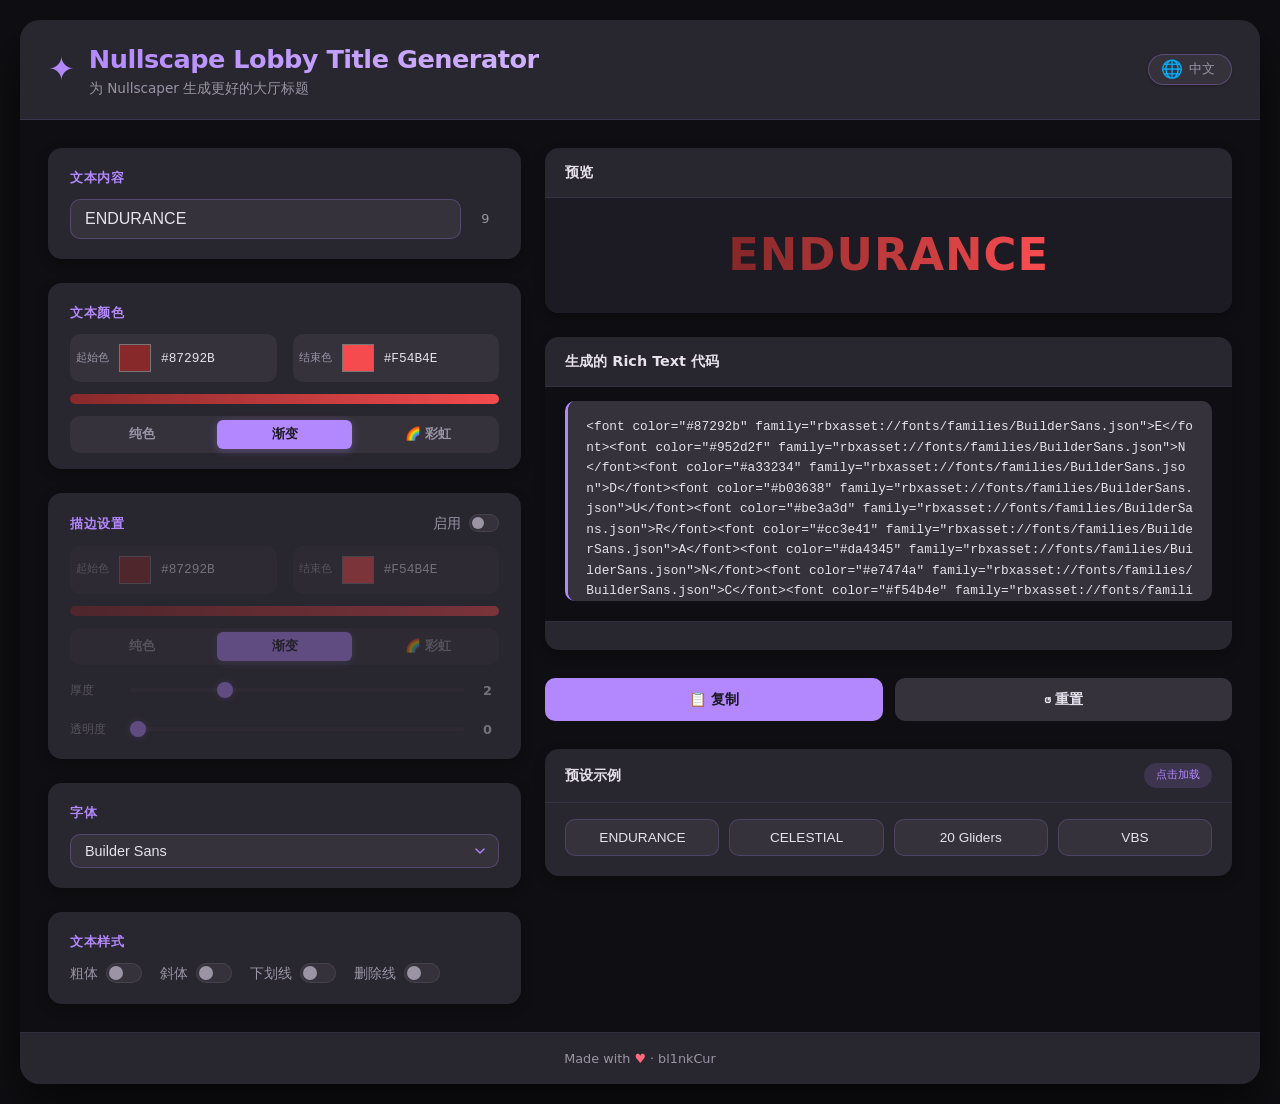
==== commit c70ed6ff: "Redesigned the website. Now the website is dark mode Material Design 3" ====
--- a/index.html
+++ b/index.html
@@ -3,1114 +3,331 @@
 <head>
     <meta charset="UTF-8" />
     <meta name="viewport" content="width=device-width, initial-scale=1.0" />
-    <title>Nullscape · 标题生成器</title>
-
-    <!-- ===== 外部样式 ===== -->
-    <link rel="stylesheet" href="style.css" />
-
-    <style>
-        /* ============================================
-               全新设计 — 极简 · 精致 · 聚焦
-               ============================================ */
-
-        /* ---- 重置增强 ---- */
-        * {
-            box-sizing: border-box;
-            margin: 0;
-            padding: 0;
-        }
-
-        body {
-            background: var(--md-sys-color-background);
-            color: var(--md-sys-color-on-background);
-            font-family: 'Inter', 'Roboto', system-ui, -apple-system, sans-serif;
-            min-height: 100vh;
-            padding: 20px;
-            display: flex;
-            align-items: center;
-            justify-content: center;
-        }
-
-        /* ---- 主容器：毛玻璃质感 ---- */
-        .app {
-            max-width: 1320px;
-            width: 100%;
-            background: var(--md-sys-color-surface-container);
-            border-radius: var(--md-sys-shape-corner-extra-large);
-            box-shadow: var(--md-sys-elevation-3);
-            overflow: hidden;
-            backdrop-filter: blur(2px);
-            transition: background 0.3s;
-        }
-
-        /* ---- 顶栏：简洁品牌 ---- */
-        .app-bar {
-            display: flex;
-            align-items: center;
-            justify-content: space-between;
-            flex-wrap: wrap;
-            gap: 12px 20px;
-            padding: 18px 32px;
-            background: var(--md-sys-color-surface-container-high);
-            border-bottom: 1px solid var(--md-sys-color-outline-variant);
-        }
-
-        .app-bar .brand {
-            display: flex;
-            align-items: baseline;
-            gap: 6px;
-            flex-wrap: wrap;
-        }
-
-        .app-bar .brand h1 {
-            font-size: 1.5rem;
-            font-weight: 550;
-            letter-spacing: -0.02em;
-            color: var(--md-sys-color-on-surface);
-            margin: 0;
-        }
-
-        .app-bar .brand h1 span {
-            font-weight: 350;
-            color: var(--md-sys-color-on-surface-variant);
-        }
-
-        .app-bar .brand .tag {
-            font-size: 0.75rem;
-            color: var(--md-sys-color-on-surface-variant);
-            background: var(--md-sys-color-surface-container-lowest);
-            padding: 2px 12px;
-            border-radius: var(--md-sys-shape-corner-full);
-            border: 1px solid var(--md-sys-color-outline-variant);
-            font-weight: 500;
-            letter-spacing: 0.02em;
-        }
-
-        .app-bar .actions {
-            display: flex;
-            align-items: center;
-            gap: 12px;
-        }
-
-        /* ---- 语言切换 & 主题切换 ---- */
-        .lang-switch {
-            display: flex;
-            background: var(--md-sys-color-surface-container-lowest);
-            border-radius: var(--md-sys-shape-corner-full);
-            padding: 2px;
-            border: 1px solid var(--md-sys-color-outline-variant);
-        }
-
-        .lang-switch button {
-            background: transparent;
-            border: none;
-            padding: 4px 16px;
-            border-radius: var(--md-sys-shape-corner-full);
-            cursor: pointer;
-            color: var(--md-sys-color-on-surface-variant);
-            font-weight: 500;
-            font-size: 0.75rem;
-            transition: 0.2s;
-            font-family: inherit;
-        }
-
-        .lang-switch button.active {
-            background: var(--md-sys-color-surface-container);
-            color: var(--md-sys-color-on-surface);
-            box-shadow: var(--md-sys-elevation-1);
-        }
-
-        .lang-switch button:hover:not(.active) {
-            color: var(--md-sys-color-on-surface);
-        }
-
-        .theme-toggle {
-            background: var(--md-sys-color-surface-container-lowest);
-            border: 1px solid var(--md-sys-color-outline-variant);
-            border-radius: var(--md-sys-shape-corner-full);
-            padding: 4px 10px;
-            cursor: pointer;
-            font-size: 1.1rem;
-            line-height: 1.4;
-            transition: 0.2s;
-            color: var(--md-sys-color-on-surface);
-            font-family: inherit;
-        }
-
-        .theme-toggle:hover {
-            background: var(--md-sys-color-surface-container-highest);
-        }
-
-        /* ---- 主体：双栏优雅间距 ---- */
-        .main-grid {
-            display: grid;
-            grid-template-columns: 1fr 1fr;
-            gap: 28px;
-            padding: 28px 32px 32px;
-        }
-
-        @media (max-width: 1024px) {
-            .main-grid {
-                grid-template-columns: 1fr;
-                gap: 24px;
-                padding: 20px;
-            }
-            .app-bar {
-                padding: 14px 20px;
-            }
-        }
-
-        @media (max-width: 480px) {
-            body {
-                padding: 10px;
-            }
-            .main-grid {
-                padding: 12px;
-                gap: 16px;
-            }
-            .app-bar .brand h1 {
-                font-size: 1.2rem;
-            }
-            .app-bar .brand .tag {
-                font-size: 0.6rem;
-                padding: 0 8px;
-            }
-        }
-
-        /* ---- 卡片：柔和轻盈 ---- */
-        .panel {
-            background: var(--md-sys-color-surface-container-low);
-            border-radius: var(--md-sys-shape-corner-large);
-            padding: 24px 24px 28px;
-            box-shadow: var(--md-sys-elevation-1);
-            transition: box-shadow 0.25s, transform 0.2s;
-        }
-
-        .panel:hover {
-            box-shadow: var(--md-sys-elevation-2);
-        }
-
-        .panel-head {
-            display: flex;
-            align-items: center;
-            gap: 10px;
-            margin-bottom: 22px;
-            padding-bottom: 12px;
-            border-bottom: 1px solid var(--md-sys-color-outline-variant);
-        }
-
-        .panel-head .icon {
-            font-size: 1.2rem;
-            line-height: 1;
-            opacity: 0.8;
-        }
-
-        .panel-head h2 {
-            font-size: 0.95rem;
-            font-weight: 550;
-            color: var(--md-sys-color-on-surface);
-            margin: 0;
-            letter-spacing: 0.01em;
-        }
-
-        .panel-head .pill {
-            margin-left: auto;
-            background: var(--md-sys-color-primary-container);
-            color: var(--md-sys-color-on-primary-container);
-            font-size: 0.55rem;
-            font-weight: 600;
-            padding: 2px 14px;
-            border-radius: var(--md-sys-shape-corner-full);
-            letter-spacing: 0.04em;
-            text-transform: uppercase;
-        }
-
-        /* ---- 表单控件精致化 ---- */
-        .field {
-            margin-bottom: 18px;
-        }
-        .field:last-child {
-            margin-bottom: 0;
-        }
-
-        .field .label {
-            display: flex;
-            align-items: center;
-            gap: 6px;
-            font-size: 0.7rem;
-            font-weight: 500;
-            text-transform: uppercase;
-            letter-spacing: 0.04em;
-            color: var(--md-sys-color-on-surface-variant);
-            margin-bottom: 4px;
-        }
-
-        .field .label .label-hint {
-            font-weight: 400;
-            text-transform: none;
-            opacity: 0.6;
-            font-size: 0.65rem;
-        }
-
-        .field .hint {
-            font-size: 0.65rem;
-            color: var(--md-sys-color-on-surface-variant);
-            margin-top: 4px;
-            opacity: 0.75;
-        }
-
-        .field .hint code {
-            background: var(--md-sys-color-surface-container-highest);
-            padding: 0 6px;
-            border-radius: 4px;
-            font-family: 'SF Mono', monospace;
-            font-size: 0.6rem;
-            color: var(--md-sys-color-on-surface);
-        }
-
-        /* ---- 输入框覆盖 ---- */
-        .md-text-field .md-text-field-input {
-            min-height: 42px;
-            padding: 8px 14px;
-            font-size: 0.9rem;
-            border-radius: var(--md-sys-shape-corner-medium);
-        }
-
-        textarea.md-text-field-input {
-            min-height: 60px;
-            resize: vertical;
-            font-family: 'SF Mono', 'Menlo', monospace;
-            font-size: 0.85rem;
-            line-height: 1.6;
-        }
-
-        .md-select select {
-            min-height: 42px;
-            padding: 8px 36px 8px 14px;
-            font-size: 0.85rem;
-            border-radius: var(--md-sys-shape-corner-medium);
-        }
-
-        /* ---- 预设网格 ---- */
-        .preset-grid {
-            display: grid;
-            grid-template-columns: repeat(auto-fill, minmax(80px, 1fr));
-            gap: 6px;
-            margin-top: 2px;
-        }
-
-        .preset-btn {
-            padding: 5px 0 7px;
-            border-radius: var(--md-sys-shape-corner-medium);
-            border: 1px solid var(--md-sys-color-outline-variant);
-            background: var(--md-sys-color-surface-container-lowest);
-            color: var(--md-sys-color-on-surface);
-            font-weight: 500;
-            font-size: 0.6rem;
-            cursor: pointer;
-            transition: 0.2s;
-            text-align: center;
-            font-family: inherit;
-            line-height: 1.3;
-        }
-
-        .preset-btn:hover {
-            background: var(--md-sys-color-surface-container-highest);
-            border-color: var(--md-sys-color-primary);
-            transform: translateY(-1px);
-            box-shadow: var(--md-sys-elevation-1);
-        }
-
-        .preset-btn .swatch {
-            display: flex;
-            height: 4px;
-            border-radius: 4px;
-            margin: 5px auto 2px;
-            width: 65%;
-        }
-
-        /* ---- 分段颜色 ---- */
-        .segment-list {
-            display: flex;
-            flex-direction: column;
-            gap: 10px;
-            margin-top: 2px;
-        }
-
-        .segment-item {
-            background: var(--md-sys-color-surface-container-lowest);
-            border-radius: var(--md-sys-shape-corner-medium);
-            padding: 12px 14px;
-            border: 1px solid var(--md-sys-color-outline-variant);
-            transition: border-color 0.2s;
-        }
-
-        .segment-item:hover {
-            border-color: var(--md-sys-color-outline);
-        }
-
-        .segment-item .seg-header {
-            display: flex;
-            justify-content: space-between;
-            align-items: center;
-            margin-bottom: 6px;
-        }
-
-        .segment-item .seg-label {
-            font-weight: 500;
-            color: var(--md-sys-color-on-surface-variant);
-            font-size: 0.65rem;
-            text-transform: uppercase;
-            letter-spacing: 0.04em;
-        }
-
-        .segment-item .seg-text {
-            color: var(--md-sys-color-on-surface);
-            font-size: 0.75rem;
-            font-family: 'SF Mono', monospace;
-            background: var(--md-sys-color-surface-container-highest);
-            padding: 0 10px;
-            border-radius: var(--md-sys-shape-corner-full);
-            max-width: 55%;
-            overflow: hidden;
-            text-overflow: ellipsis;
-            white-space: nowrap;
-        }
-
-        .segment-item .seg-colors {
-            display: flex;
-            gap: 12px;
-            flex-wrap: wrap;
-            margin-top: 4px;
-        }
-
-        .segment-item .color-picker-wrap {
-            display: flex;
-            align-items: center;
-            gap: 6px;
-            flex: 1;
-            min-width: 100px;
-        }
-
-        .segment-item .color-picker-wrap input[type="color"] {
-            width: 28px;
-            height: 28px;
-            border: 1px solid var(--md-sys-color-outline-variant);
-            border-radius: var(--md-sys-shape-corner-small);
-            cursor: pointer;
-            padding: 2px;
-            background: var(--md-sys-color-surface-container-lowest);
-            flex-shrink: 0;
-        }
-
-        .segment-item .color-picker-wrap input[type="text"] {
-            flex: 1;
-            min-width: 44px;
-            padding: 2px 6px;
-            font-size: 0.65rem;
-            font-family: 'SF Mono', monospace;
-            background: var(--md-sys-color-surface-container-lowest);
-            border: 1px solid var(--md-sys-color-outline-variant);
-            border-radius: var(--md-sys-shape-corner-small);
-            color: var(--md-sys-color-on-surface);
-            transition: border-color 0.2s;
-        }
-
-        .segment-item .color-picker-wrap input[type="text"]:focus {
-            border-color: var(--md-sys-color-primary);
-            outline: none;
-        }
-
-        /* ---- 模式切换 ---- */
-        .mode-group {
-            display: inline-flex;
-            gap: 3px;
-            background: var(--md-sys-color-surface-container-highest);
-            padding: 2px;
-            border-radius: var(--md-sys-shape-corner-full);
-            border: 1px solid var(--md-sys-color-outline-variant);
-            flex-shrink: 0;
-        }
-
-        .mode-btn {
-            padding: 2px 14px;
-            border: none;
-            border-radius: var(--md-sys-shape-corner-full);
-            background: transparent;
-            color: var(--md-sys-color-on-surface-variant);
-            font-weight: 500;
-            font-size: 0.65rem;
-            cursor: pointer;
-            transition: 0.2s;
-            text-transform: uppercase;
-            letter-spacing: 0.03em;
-            font-family: inherit;
-        }
-
-        .mode-btn.active {
-            background: var(--md-sys-color-surface-container-lowest);
-            color: var(--md-sys-color-on-surface);
-            box-shadow: var(--md-sys-elevation-1);
-        }
-
-        .mode-btn:hover:not(.active) {
-            color: var(--md-sys-color-on-surface);
-        }
-
-        /* ---- Toggle 开关 ---- */
-        .toggle-group {
-            display: flex;
-            flex-wrap: wrap;
-            gap: 4px 8px;
-            align-items: center;
-        }
-
-        .toggle-item {
-            display: inline-flex;
-            align-items: center;
-            gap: 5px;
-            padding: 2px 10px 2px 6px;
-            background: var(--md-sys-color-surface-container-lowest);
-            border-radius: var(--md-sys-shape-corner-full);
-            border: 1px solid var(--md-sys-color-outline-variant);
-            cursor: pointer;
-            transition: 0.2s;
-            user-select: none;
-            font-size: 0.75rem;
-            line-height: 1.2;
-            font-family: inherit;
-        }
-
-        .toggle-item:hover {
-            border-color: var(--md-sys-color-outline);
-        }
-
-        .toggle-item.active {
-            border-color: var(--md-sys-color-primary);
-            background: var(--md-sys-color-primary-container);
-        }
-
-        .toggle-item input[type="checkbox"] {
-            display: none;
-        }
-
-        .toggle-item .track {
-            width: 26px;
-            height: 14px;
-            background: var(--md-sys-color-outline-variant);
-            border-radius: var(--md-sys-shape-corner-full);
-            position: relative;
-            transition: 0.25s;
-            flex-shrink: 0;
-        }
-
-        .toggle-item .track::after {
-            content: '';
-            position: absolute;
-            width: 10px;
-            height: 10px;
-            background: var(--md-sys-color-surface-container-lowest);
-            border-radius: 50%;
-            top: 2px;
-            left: 2px;
-            transition: 0.25s;
-            box-shadow: var(--md-sys-elevation-1);
-        }
-
-        .toggle-item.active .track {
-            background: var(--md-sys-color-primary);
-        }
-
-        .toggle-item.active .track::after {
-            transform: translateX(12px);
-        }
-
-        .toggle-item .label-text {
-            font-weight: 450;
-            color: var(--md-sys-color-on-surface);
-            display: inline-flex;
-            align-items: center;
-            gap: 2px;
-        }
-
-        /* ---- 描边控制行 ---- */
-        .stroke-row {
-            display: flex;
-            flex-wrap: wrap;
-            align-items: center;
-            gap: 8px 12px;
-        }
-
-        .stroke-row .toggle-item {
-            flex-shrink: 0;
-        }
-
-        .stroke-row .mode-group {
-            flex-shrink: 0;
-        }
-
-        .stroke-row .range-wrap {
-            flex: 1;
-            min-width: 110px;
-            display: flex;
-            align-items: center;
-            gap: 8px;
-        }
-
-        .range-wrap input[type="range"] {
-            flex: 1;
-            height: 3px;
-            -webkit-appearance: none;
-            background: var(--md-sys-color-outline-variant);
-            border-radius: 6px;
-            outline: none;
-        }
-
-        .range-wrap input[type="range"]::-webkit-slider-thumb {
-            -webkit-appearance: none;
-            width: 14px;
-            height: 14px;
-            border-radius: 50%;
-            background: var(--md-sys-color-primary);
-            cursor: pointer;
-            border: 2px solid var(--md-sys-color-surface-container-lowest);
-            box-shadow: var(--md-sys-elevation-1);
-        }
-
-        .range-wrap input[type="range"]::-moz-range-thumb {
-            width: 14px;
-            height: 14px;
-            border-radius: 50%;
-            background: var(--md-sys-color-primary);
-            cursor: pointer;
-            border: 2px solid var(--md-sys-color-surface-container-lowest);
-            box-shadow: var(--md-sys-elevation-1);
-        }
-
-        .range-wrap .range-val {
-            min-width: 24px;
-            text-align: right;
-            font-weight: 500;
-            color: var(--md-sys-color-on-surface);
-            font-size: 0.75rem;
-        }
-
-        .range-wrap .range-label {
-            font-size: 0.65rem;
-            color: var(--md-sys-color-on-surface-variant);
-            flex-shrink: 0;
-        }
-
-        /* ---- 描边颜色集 ---- */
-        .stroke-colors {
-            display: flex;
-            gap: 10px;
-            flex-wrap: wrap;
-            align-items: center;
-            margin-top: 6px;
-            padding: 8px 12px;
-            background: var(--md-sys-color-surface-container-lowest);
-            border-radius: var(--md-sys-shape-corner-medium);
-            border: 1px solid var(--md-sys-color-outline-variant);
-        }
-
-        .stroke-colors .color-picker-wrap {
-            display: flex;
-            align-items: center;
-            gap: 5px;
-            flex: 1;
-            min-width: 90px;
-        }
-
-        .stroke-colors .color-picker-wrap input[type="color"] {
-            width: 26px;
-            height: 26px;
-            border: 1px solid var(--md-sys-color-outline-variant);
-            border-radius: var(--md-sys-shape-corner-small);
-            cursor: pointer;
-            padding: 2px;
-            background: var(--md-sys-color-surface-container-lowest);
-            flex-shrink: 0;
-        }
-
-        .stroke-colors .color-picker-wrap input[type="text"] {
-            flex: 1;
-            min-width: 44px;
-            padding: 1px 6px;
-            font-size: 0.6rem;
-            font-family: 'SF Mono', monospace;
-            background: var(--md-sys-color-surface-container-lowest);
-            border: 1px solid var(--md-sys-color-outline-variant);
-            border-radius: var(--md-sys-shape-corner-small);
-            color: var(--md-sys-color-on-surface);
-        }
-
-        .stroke-colors .color-picker-wrap input[type="text"]:focus {
-            border-color: var(--md-sys-color-primary);
-            outline: none;
-        }
-
-        .stroke-colors .label-sm {
-            font-size: 0.6rem;
-            color: var(--md-sys-color-on-surface-variant);
-            min-width: 20px;
-            font-weight: 500;
-        }
-
-        /* ---- 描边预设 ---- */
-        .preset-grid-stroke {
-            display: grid;
-            grid-template-columns: repeat(auto-fill, minmax(64px, 1fr));
-            gap: 5px;
-            margin-top: 2px;
-        }
-
-        .preset-btn-stroke {
-            padding: 3px 0 5px;
-            border-radius: var(--md-sys-shape-corner-medium);
-            border: 1px solid var(--md-sys-color-outline-variant);
-            background: var(--md-sys-color-surface-container-lowest);
-            color: var(--md-sys-color-on-surface);
-            font-weight: 500;
-            font-size: 0.5rem;
-            cursor: pointer;
-            transition: 0.2s;
-            text-align: center;
-            font-family: inherit;
-            line-height: 1.3;
-        }
-
-        .preset-btn-stroke:hover {
-            background: var(--md-sys-color-surface-container-highest);
-            border-color: var(--md-sys-color-primary);
-        }
-
-        .preset-btn-stroke .swatch-sm {
-            display: flex;
-            height: 3px;
-            border-radius: 3px;
-            margin: 4px auto 2px;
-            width: 60%;
-        }
-
-        /* ---- 按钮组 ---- */
-        .btn-group {
-            display: flex;
-            gap: 8px;
-            flex-wrap: wrap;
-            margin-top: 18px;
-        }
-
-        .btn-group .md-btn {
-            flex: 0 1 auto;
-            font-size: 0.8rem;
-            padding: 8px 18px;
-            min-height: 36px;
-        }
-
-        .btn-group .md-btn:last-child {
-            margin-left: auto;
-        }
-
-        @media (max-width: 480px) {
-            .btn-group .md-btn:last-child {
-                margin-left: 0;
-            }
-            .btn-group {
-                flex-direction: column;
-            }
-            .btn-group .md-btn {
-                width: 100%;
-                justify-content: center;
-            }
-        }
-
-        /* ---- 预览 ---- */
-        .preview-box {
-            background: var(--md-sys-color-surface-container-lowest);
-            border-radius: var(--md-sys-shape-corner-large);
-            padding: 28px 20px;
-            min-height: 96px;
-            border: 1px solid var(--md-sys-color-outline-variant);
-            display: flex;
-            align-items: center;
-            justify-content: center;
-            text-align: center;
-            transition: 0.2s;
-            margin-bottom: 16px;
-            position: relative;
-        }
-
-        .preview-box::after {
-            content: '';
-            position: absolute;
-            inset: 0;
-            border-radius: inherit;
-            pointer-events: none;
-            background: radial-gradient(circle at 50% 0%, var(--md-sys-color-primary-container), transparent 70%);
-            opacity: 0.08;
-        }
-
-        .preview-text {
-            font-size: 2rem;
-            line-height: 1.4;
-            font-weight: 600;
-            letter-spacing: -0.01em;
-            word-break: break-word;
-            color: var(--md-sys-color-on-surface);
-            position: relative;
-            z-index: 1;
-        }
-
-        @media (max-width: 480px) {
-            .preview-text {
-                font-size: 1.4rem;
-            }
-        }
-
-        /* ---- 输出代码 ---- */
-        .output-box {
-            background: var(--md-sys-color-surface-container-lowest);
-            padding: 12px 16px;
-            border-radius: var(--md-sys-shape-corner-medium);
-            font-family: 'SF Mono', 'Menlo', 'Courier New', monospace;
-            font-size: 0.65rem;
-            color: var(--md-sys-color-on-surface);
-            min-height: 72px;
-            max-height: 160px;
-            overflow: auto;
-            white-space: pre-wrap;
-            word-break: break-all;
-            line-height: 1.7;
-            border: 1px solid var(--md-sys-color-outline-variant);
-        }
-
-        /* ---- 底部脚注 ---- */
-        .footnote {
-            margin-top: 16px;
-            padding: 12px 16px;
-            background: var(--md-sys-color-surface-container-lowest);
-            border-radius: var(--md-sys-shape-corner-medium);
-            font-size: 0.7rem;
-            color: var(--md-sys-color-on-surface-variant);
-            border-left: 3px solid var(--md-sys-color-primary);
-            line-height: 1.6;
-        }
-
-        .footnote code {
-            background: var(--md-sys-color-surface-container-highest);
-            padding: 0 6px;
-            border-radius: 4px;
-            font-family: 'SF Mono', monospace;
-            font-size: 0.65rem;
-            color: var(--md-sys-color-on-surface);
-        }
-
-        /* ---- Toast ---- */
-        .toast-msg {
-            position: fixed;
-            bottom: 28px;
-            left: 50%;
-            transform: translateX(-50%);
-            background: var(--md-sys-color-surface-container);
-            color: var(--md-sys-color-on-surface);
-            padding: 10px 26px;
-            border-radius: var(--md-sys-shape-corner-full);
-            box-shadow: var(--md-sys-elevation-4);
-            z-index: 9999;
-            font-weight: 500;
-            font-size: 0.8rem;
-            transition: opacity 0.3s;
-            border: 1px solid var(--md-sys-color-outline-variant);
-            backdrop-filter: blur(8px);
-        }
-
-        /* ---- 分割线 ---- */
-        .divider {
-            border: 0;
-            border-top: 1px solid var(--md-sys-color-outline-variant);
-            margin: 14px 0;
-        }
-
-        /* ---- 响应式微调 ---- */
-        @media (max-width: 600px) {
-            .stroke-row {
-                flex-direction: column;
-                align-items: stretch;
-            }
-            .stroke-row .range-wrap {
-                min-width: unset;
-            }
-            .stroke-colors {
-                flex-direction: column;
-                align-items: stretch;
-            }
-            .segment-item .seg-colors {
-                flex-direction: column;
-            }
-            .segment-item .color-picker-wrap {
-                min-width: unset;
-            }
-            .panel {
-                padding: 16px;
-            }
-        }
-    </style>
+    <title>Nullscape Lobby Generator</title>
+    <link rel="stylesheet" href="styles.css" />
 </head>
 <body>
-
-    <div class="app">
-
-        <!-- ==========================================
-        顶栏
-        ========================================== -->
-        <header class="app-bar">
-            <div class="brand">
-                <h1>Nullscape <span>Lobby Title</span></h1>
-                <span class="tag">生成器</span>
-            </div>
-            <div class="actions">
-                <div class="lang-switch" id="langToggle">
-                    <button class="active" data-lang="zh">中文</button>
-                    <button data-lang="en">English</button>
-                </div>
-                <button id="themeToggle" class="theme-toggle" aria-label="切换深色模式">🌙</button>
+    <div class="app" id="app">
+
+        <header class="app-header">
+            <div class="header-content">
+                <div class="header-brand">
+                    <span class="brand-icon">✦</span>
+                    <div>
+                        <h1 data-i18n="brandTitle">Nullscape Lobby Title Generator</h1>
+                        <p class="header-sub" data-i18n="brandSub">为 Nullscaper 生成更好的大厅标题</p>
+                    </div>
+                </div>
+                <!-- 语言切换按钮 - 新样式 -->
+                <button class="lang-toggle" id="langToggle" aria-label="切换语言" title="切换语言 / Toggle Language">
+                    <span class="lang-icon">🌐</span>
+                    <span class="lang-text" id="langLabel">中文</span>
+                </button>
             </div>
         </header>
 
-        <!-- ==========================================
-        主体
-        ========================================== -->
-        <div class="main-grid">
-
-            <!-- ===== 左栏：控制面板 ===== -->
-            <div class="panel">
-                <div class="panel-head">
-                    <span class="icon">⚙️</span>
-                    <h2 data-i18n="settings">设置</h2>
-                    <span class="pill">RichText</span>
-                </div>
-
-                <!-- 标题文本 -->
-                <div class="field">
-                    <div class="label" data-i18n="titleText">📝 标题文本</div>
-                    <div class="md-text-field md-text-field-filled">
-                        <textarea class="md-text-field-input" id="inputText" rows="2">ENDURANCE</textarea>
-                    </div>
-                </div>
+        <main class="app-main">
+
+            <!-- 左侧控制面板 -->
+            <aside class="control-panel">
+
+                <!-- 文本输入 -->
+                <section class="control-section">
+                    <label class="section-label" for="textInput" data-i18n="textLabel">文本内容</label>
+                    <div class="input-group">
+                        <input type="text" id="textInput" class="input-text" value="ENDURANCE" placeholder="输入要渐变的文本..." data-i18n-placeholder="textPlaceholder" />
+                        <span class="input-char-count" id="charCount">9</span>
+                    </div>
+                </section>
+
+                <!-- 文本颜色 -->
+                <section class="control-section color-section">
+                    <label class="section-label" data-i18n="textColorLabel">文本颜色</label>
+                    <div class="color-pickers">
+                        <div class="color-picker-group">
+                            <label class="color-label" for="textStartColor" data-i18n="startColorLabel">起始色</label>
+                            <input type="color" id="textStartColor" class="color-picker" value="#87292B" />
+                            <input type="text" class="color-hex" id="textStartColorHex" value="#87292B" />
+                        </div>
+                        <div class="color-picker-group">
+                            <label class="color-label" for="textEndColor" data-i18n="endColorLabel">结束色</label>
+                            <input type="color" id="textEndColor" class="color-picker" value="#F54B4E" />
+                            <input type="text" class="color-hex" id="textEndColorHex" value="#F54B4E" />
+                        </div>
+                    </div>
+                    <div class="gradient-preview" id="textGradientPreview" style="background: linear-gradient(90deg, #87292B, #F54B4E);"></div>
+                    <div class="mode-button-group" id="textModeGroup">
+                        <button class="mode-btn" data-mode="solid" data-i18n="solid">纯色</button>
+                        <button class="mode-btn active" data-mode="gradient" data-i18n="gradient">渐变</button>
+                        <button class="mode-btn" data-mode="rainbow" data-i18n="rainbow">🌈 彩虹</button>
+                    </div>
+                </section>
+
+                <!-- 描边设置 -->
+                <section class="control-section stroke-section">
+                    <div class="stroke-header">
+                        <label class="section-label" style="margin-bottom:0;" data-i18n="strokeSettings">描边设置</label>
+                        <label class="toggle-item toggle-sm">
+                            <span class="toggle-label" data-i18n="enable">启用</span>
+                            <input type="checkbox" class="toggle-input" id="optStroke" />
+                            <span class="toggle-track"></span>
+                        </label>
+                    </div>
+                    <div class="stroke-color-area" id="strokeColorArea" style="opacity:0.4; pointer-events:none;">
+                        <div class="color-pickers">
+                            <div class="color-picker-group">
+                                <label class="color-label" for="strokeStartColor" data-i18n="startColorLabel">起始色</label>
+                                <input type="color" id="strokeStartColor" class="color-picker" value="#87292B" />
+                                <input type="text" class="color-hex" id="strokeStartColorHex" value="#87292B" />
+                            </div>
+                            <div class="color-picker-group">
+                                <label class="color-label" for="strokeEndColor" data-i18n="endColorLabel">结束色</label>
+                                <input type="color" id="strokeEndColor" class="color-picker" value="#F54B4E" />
+                                <input type="text" class="color-hex" id="strokeEndColorHex" value="#F54B4E" />
+                            </div>
+                        </div>
+                        <div class="gradient-preview" id="strokeGradientPreview" style="background: linear-gradient(90deg, #87292B, #F54B4E);"></div>
+                        <div class="mode-button-group" id="strokeModeGroup">
+                            <button class="mode-btn" data-mode="solid" data-i18n="solid">纯色</button>
+                            <button class="mode-btn active" data-mode="gradient" data-i18n="gradient">渐变</button>
+                            <button class="mode-btn" data-mode="rainbow" data-i18n="rainbow">🌈 彩虹</button>
+                        </div>
+                        <div class="stroke-params">
+                            <div class="stroke-row">
+                                <div class="stroke-group">
+                                    <label class="stroke-label" for="strokeThickness" data-i18n="thickness">厚度</label>
+                                    <input type="range" id="strokeThickness" class="range-input" min="0.5" max="6" step="0.5" value="2" />
+                                    <span class="range-value" id="strokeThicknessVal">2</span>
+                                </div>
+                                <div class="stroke-group">
+                                    <label class="stroke-label" for="strokeTransparency" data-i18n="opacity">透明度</label>
+                                    <input type="range" id="strokeTransparency" class="range-input" min="0" max="1" step="0.05" value="0" />
+                                    <span class="range-value" id="strokeTransparencyVal">0</span>
+                                </div>
+                            </div>
+                        </div>
+                    </div>
+                </section>
 
                 <!-- 字体 -->
-                <div class="field">
-                    <div class="label" data-i18n="fontSelect">🔤 字体</div>
-                    <div class="md-select">
-                        <select id="fontSelect">
-                            <option value="">默认 (无)</option>
-                        </select>
-                        <span class="md-select-arrow">▾</span>
-                    </div>
-                    <div class="hint" data-i18n="fontHint">选择后自动添加 <code>family="rbxasset://fonts/families/字体名(无空格).json"</code></div>
-                </div>
-
-                <!-- 预设 -->
-                <div class="field">
-                    <div class="label" data-i18n="presets">🎨 预设</div>
-                    <div class="preset-grid" id="textPresetGrid">
-                        <button class="preset-btn" data-preset="endurance"><span>ENDURANCE</span><span class="swatch" style="background:linear-gradient(to right,#87292B,#F54B4E);"></span></button>
-                        <button class="preset-btn" data-preset="celestial"><span>CELESTIAL</span><span class="swatch" style="background:linear-gradient(to right,#9E3862,#F25597);"></span></button>
-                        <button class="preset-btn" data-preset="voidbound"><span>VOIDBOUND</span><span class="swatch" style="background:linear-gradient(to right,#8481A6,#CBC6FF);"></span></button>
-                        <button class="preset-btn" data-preset="gold"><span>GOLD</span><span class="swatch" style="background:linear-gradient(to right,#B8860B,#F5D06A);"></span></button>
-                        <button class="preset-btn" data-preset="ocean"><span>OCEAN</span><span class="swatch" style="background:linear-gradient(to right,#0066CC,#66CCFF);"></span></button>
-                        <button class="preset-btn" data-preset="fire"><span>FIRE</span><span class="swatch" style="background:linear-gradient(to right,#FF4500,#FFD700);"></span></button>
-                        <button class="preset-btn" data-preset="rainbow"><span>🌈 彩虹</span><span class="swatch" style="background:linear-gradient(to right,#FF0000,#FF7F00,#FFFF00,#00FF00,#0000FF,#8B00FF);"></span></button>
-                    </div>
-                </div>
-
-                <hr class="divider">
-
-                <!-- 分段颜色 -->
-                <div id="segmentSettings"></div>
-
-                <hr class="divider">
-
-                <!-- 文字着色模式 -->
-                <div class="field">
-                    <div class="label" data-i18n="textMode">🌈 文字着色</div>
-                    <div class="mode-group" id="textModeGroup">
-                        <button class="mode-btn active" data-mode="gradient" data-i18n="gradient">渐变</button>
-                        <button class="mode-btn" data-mode="solid" data-i18n="solid">纯色</button>
-                    </div>
-                    <div class="hint" id="solidColorHint" data-i18n="gradientHint">渐变模式：起始→结束</div>
-                </div>
-
-                <!-- 样式 -->
-                <div class="field">
-                    <div class="label" data-i18n="textStyle">✏️ 样式</div>
+                <section class="control-section">
+                    <label class="section-label" for="fontSelect" data-i18n="fontLabel">字体</label>
+                    <select id="fontSelect" class="select-control"></select>
+                </section>
+
+                <!-- 样式开关 -->
+                <section class="control-section">
+                    <label class="section-label" data-i18n="textStyleLabel">文本样式</label>
                     <div class="toggle-group">
-                        <label class="toggle-item" data-style="bold"><input type="checkbox" id="styleBold"><span class="track"></span><span class="label-text"><b>B</b></span></label>
-                        <label class="toggle-item" data-style="italic"><input type="checkbox" id="styleItalic"><span class="track"></span><span class="label-text"><i>I</i></span></label>
-                        <label class="toggle-item" data-style="underline"><input type="checkbox" id="styleUnderline"><span class="track"></span><span class="label-text"><u>U</u></span></label>
-                        <label class="toggle-item" data-style="strike"><input type="checkbox" id="styleStrike"><span class="track"></span><span class="label-text"><s>S</s></span></label>
-                    </div>
-                </div>
-
-                <!-- 描边 -->
-                <div class="field">
-                    <div class="label" data-i18n="stroke">🖊️ 描边</div>
-                    <div class="stroke-row">
-                        <label class="toggle-item" data-style="stroke"><input type="checkbox" id="styleStroke"><span class="track"></span><span class="label-text" data-i18n="enable">启用</span></label>
-                        <div class="mode-group" id="strokeModeGroup">
-                            <button class="mode-btn active" data-mode="gradient" data-i18n="gradient">渐变</button>
-                            <button class="mode-btn" data-mode="solid" data-i18n="solid">纯色</button>
-                        </div>
-                        <div class="range-wrap">
-                            <span class="range-label">粗细</span>
-                            <input type="range" id="strokeThickness" min="0.5" max="6" step="0.5" value="2">
-                            <span class="range-val" id="strokeThicknessVal">2</span>
-                        </div>
-                    </div>
-
-                    <div class="stroke-colors" id="strokeColorSet">
-                        <span class="label-sm">起始</span>
-                        <div class="color-picker-wrap"><input type="color" id="strokeStartColor" value="#692B64"><input type="text" id="strokeStartText" value="#692B64"></div>
-                        <span class="label-sm">结束</span>
-                        <div class="color-picker-wrap"><input type="color" id="strokeEndColor" value="#CBC6FF"><input type="text" id="strokeEndText" value="#CBC6FF"></div>
-                    </div>
-
-                    <div style="margin-top:6px;">
-                        <div style="font-size:0.6rem;font-weight:500;text-transform:uppercase;letter-spacing:0.04em;color:var(--md-sys-color-on-surface-variant);margin-bottom:2px;" data-i18n="strokePresets">描边预设</div>
-                        <div class="preset-grid-stroke" id="strokePresetGrid">
-                            <button class="preset-btn-stroke" data-stroke="endurance"><span>ENDURANCE</span><span class="swatch-sm" style="background:linear-gradient(to right,#87292B,#F54B4E);"></span></button>
-                            <button class="preset-btn-stroke" data-stroke="celestial"><span>CELESTIAL</span><span class="swatch-sm" style="background:linear-gradient(to right,#9E3862,#F25597);"></span></button>
-                            <button class="preset-btn-stroke" data-stroke="voidbound"><span>VOIDBOUND</span><span class="swatch-sm" style="background:linear-gradient(to right,#8481A6,#CBC6FF);"></span></button>
-                            <button class="preset-btn-stroke" data-stroke="gold"><span>GOLD</span><span class="swatch-sm" style="background:linear-gradient(to right,#B8860B,#F5D06A);"></span></button>
-                            <button class="preset-btn-stroke" data-stroke="ocean"><span>OCEAN</span><span class="swatch-sm" style="background:linear-gradient(to right,#0066CC,#66CCFF);"></span></button>
-                            <button class="preset-btn-stroke" data-stroke="fire"><span>FIRE</span><span class="swatch-sm" style="background:linear-gradient(to right,#FF4500,#FFD700);"></span></button>
-                            <button class="preset-btn-stroke" data-stroke="rainbow"><span>🌈</span><span class="swatch-sm" style="background:linear-gradient(to right,#FF0000,#FF7F00,#FFFF00,#00FF00,#0000FF,#8B00FF);"></span></button>
-                        </div>
-                    </div>
-                </div>
-
-                <!-- 操作按钮 -->
-                <div class="btn-group">
-                    <button class="md-btn md-btn-outlined" onclick="resetAll()" data-i18n="reset">↺ 重置</button>
-                </div>
-            </div>
-
-            <!-- ===== 右栏：预览 & 输出 ===== -->
-            <div class="panel">
-                <div class="panel-head">
-                    <span class="icon">👁️</span>
-                    <h2 data-i18n="preview">预览</h2>
-                    <span class="pill">实时</span>
-                </div>
+                        <label class="toggle-item">
+                            <span class="toggle-label" data-i18n="bold">粗体</span>
+                            <input type="checkbox" class="toggle-input" id="optBold" />
+                            <span class="toggle-track"></span>
+                        </label>
+                        <label class="toggle-item">
+                            <span class="toggle-label" data-i18n="italic">斜体</span>
+                            <input type="checkbox" class="toggle-input" id="optItalic" />
+                            <span class="toggle-track"></span>
+                        </label>
+                        <label class="toggle-item">
+                            <span class="toggle-label" data-i18n="underline">下划线</span>
+                            <input type="checkbox" class="toggle-input" id="optUnderline" />
+                            <span class="toggle-track"></span>
+                        </label>
+                        <label class="toggle-item">
+                            <span class="toggle-label" data-i18n="strikethrough">删除线</span>
+                            <input type="checkbox" class="toggle-input" id="optStrikethrough" />
+                            <span class="toggle-track"></span>
+                        </label>
+                    </div>
+                </section>
+
+            </aside>
+
+            <!-- 右侧预览面板 -->
+            <section class="preview-panel">
 
                 <!-- 预览 -->
-                <div class="preview-box">
-                    <div class="preview-text" id="previewText">ENDURANCE</div>
-                </div>
-
-                <!-- 代码输出 -->
-                <div class="field">
-                    <div class="label" data-i18n="codeOutput">📄 富文本代码</div>
-                    <div class="output-box" id="outputCode">&lt;font color="#87292B"&gt;E&lt;/font&gt;...</div>
-                </div>
-
-                <!-- 操作按钮 -->
-                <div class="btn-group">
-                    <button class="md-btn md-btn-tonal" onclick="copyCode()" data-i18n="copyCode">📋 复制代码</button>
-                    <button class="md-btn md-btn-outlined" onclick="copyPreview()" data-i18n="copyText">📄 复制纯文本</button>
-                    <button class="md-btn md-btn-text" onclick="generateCode()" data-i18n="refresh">↻</button>
-                </div>
-
-                <!-- 脚注 -->
-                <div class="footnote" data-i18n="footer">
-                    💡 <b>使用说明</b><br>
-                    文字和描边颜色独立，支持渐变/纯色。在 Roblox 中启用 <code>RichText</code> 即可。
-                </div>
-            </div>
-
-        </div><!-- /main-grid -->
-
-    </div><!-- /app -->
-
-    <!-- ==========================================
-    外部 JavaScript
-    ========================================== -->
-    <script src="script.js">
-    </script>
-
+                <div class="preview-card">
+                    <div class="preview-header">
+                        <span class="preview-title" data-i18n="previewTitle">预览</span>
+                    </div>
+                    <div class="preview-container" id="previewContainer">
+                        <div class="preview-inner" id="previewInner">
+                            <span id="previewRender" style="display:inline-block;">ENDURANCE</span>
+                        </div>
+                    </div>
+                </div>
+
+                <!-- 代码 -->
+                <div class="code-card">
+                    <div class="code-header">
+                        <span class="code-title" data-i18n="codeTitle">生成的 Rich Text 代码</span>
+                    </div>
+                    <div class="code-wrapper">
+                        <pre class="code-block" id="codeBlock"><code id="codeContent">&lt;font color="#87292B"&gt;E&lt;/font&gt;...</code></pre>
+                    </div>
+                    <div class="code-footer">
+                        <span class="code-hint"></span>
+                    </div>
+                </div>
+
+                <!-- 操作栏（复制/重置） -->
+                <div class="action-bar">
+                    <button class="btn-primary" id="copyBtn" data-i18n="copyBtn">📋 复制</button>
+                    <button class="btn-secondary" id="resetBtn" data-i18n="resetBtn">↺ 重置</button>
+                </div>
+
+                <!-- 预设卡片 -->
+                <div class="preset-card">
+                    <div class="preset-header">
+                        <span class="preset-title" data-i18n="presetTitle">预设示例</span>
+                        <span class="preset-badge" data-i18n="presetBadge">点击加载</span>
+                    </div>
+                    <div class="preset-grid">
+                        <button class="preset-btn" data-preset="endurance">ENDURANCE</button>
+                        <button class="preset-btn" data-preset="celestial">CELESTIAL</button>
+                        <button class="preset-btn" data-preset="gliders">20 Gliders</button>
+                        <button class="preset-btn" data-preset="vbs">VBS</button>
+                    </div>
+                </div>
+
+            </section>
+
+        </main>
+
+        <footer class="app-footer">
+            <p>Made with <span class="heart">♥</span> · bl1nkCur</p>
+        </footer>
+
+    </div>
+
+    <!-- 语言切换脚本 -->
     <script>
-        // ============================================
-        // 主题切换逻辑（深色模式）
-        // ============================================
         (function() {
-            const themeToggle = document.getElementById('themeToggle');
-            const html = document.documentElement;
-
-            // 检测系统偏好
-            if (window.matchMedia && window.matchMedia('(prefers-color-scheme: dark)').matches) {
-                html.setAttribute('data-theme', 'dark');
-                themeToggle.textContent = '☀️';
+            // 翻译字典
+            const i18n = {
+                zh: {
+                    brandTitle: 'Nullscape Lobby Title Generator',
+                    brandSub: '为 Nullscaper 生成更好的大厅标题',
+                    textLabel: '文本内容',
+                    textPlaceholder: '输入要渐变的文本...',
+                    textColorLabel: '文本颜色',
+                    startColorLabel: '起始色',
+                    endColorLabel: '结束色',
+                    solid: '纯色',
+                    gradient: '渐变',
+                    rainbow: '🌈 彩虹',
+                    strokeSettings: '描边设置',
+                    enable: '启用',
+                    thickness: '厚度',
+                    opacity: '透明度',
+                    fontLabel: '字体',
+                    textStyleLabel: '文本样式',
+                    bold: '粗体',
+                    italic: '斜体',
+                    underline: '下划线',
+                    strikethrough: '删除线',
+                    previewTitle: '预览',
+                    codeTitle: '生成的 Rich Text 代码',
+                    copyBtn: '📋 复制',
+                    resetBtn: '↺ 重置',
+                    presetTitle: '预设示例',
+                    presetBadge: '点击加载',
+                    langLabel: '中文'
+                },
+                en: {
+                    brandTitle: 'Nullscape Lobby Title Generator',
+                    brandSub: 'Generate better lobby titles for Nullscaper',
+                    textLabel: 'Text',
+                    textPlaceholder: 'Enter text to apply gradient...',
+                    textColorLabel: 'Text Color',
+                    startColorLabel: 'Start Color',
+                    endColorLabel: 'End Color',
+                    solid: 'Solid',
+                    gradient: 'Gradient',
+                    rainbow: '🌈 Rainbow',
+                    strokeSettings: 'Stroke Settings',
+                    enable: 'Enable',
+                    thickness: 'Thickness',
+                    opacity: 'Opacity',
+                    fontLabel: 'Font',
+                    textStyleLabel: 'Text Style',
+                    bold: 'Bold',
+                    italic: 'Italic',
+                    underline: 'Underline',
+                    strikethrough: 'Strikethrough',
+                    previewTitle: 'Preview',
+                    codeTitle: 'Generated Rich Text Code',
+                    copyBtn: '📋 Copy',
+                    resetBtn: '↺ Reset',
+                    presetTitle: 'Presets',
+                    presetBadge: 'Click to load',
+                    langLabel: 'English'
+                }
+            };
+
+            let currentLang = 'zh';
+            const langToggle = document.getElementById('langToggle');
+            const langLabel = document.getElementById('langLabel');
+
+            function setLanguage(lang) {
+                currentLang = lang;
+                const dict = i18n[lang];
+
+                document.querySelectorAll('[data-i18n]').forEach(el => {
+                    const key = el.getAttribute('data-i18n');
+                    if (dict[key] !== undefined) {
+                        el.textContent = dict[key];
+                    }
+                });
+
+                document.querySelectorAll('[data-i18n-placeholder]').forEach(el => {
+                    const key = el.getAttribute('data-i18n-placeholder');
+                    if (dict[key] !== undefined) {
+                        el.placeholder = dict[key];
+                    }
+                });
+
+                if (langLabel) {
+                    langLabel.textContent = dict.langLabel || (lang === 'zh' ? '中文' : 'English');
+                }
+
+                document.documentElement.lang = lang === 'zh' ? 'zh-CN' : 'en';
+
+                try {
+                    localStorage.setItem('preferredLang', lang);
+                } catch (e) {}
             }
 
-            themeToggle.addEventListener('click', function() {
-                const currentTheme = html.getAttribute('data-theme');
-                if (currentTheme === 'dark') {
-                    html.removeAttribute('data-theme');
-                    themeToggle.textContent = '🌙';
-                } else {
-                    html.setAttribute('data-theme', 'dark');
-                    themeToggle.textContent = '☀️';
+            function toggleLanguage() {
+                const nextLang = currentLang === 'zh' ? 'en' : 'zh';
+                // 点击时添加微小的缩放反馈
+                if (langToggle) {
+                    langToggle.style.transition = 'transform 0.15s cubic-bezier(0.2, 0, 0, 1)';
+                    langToggle.style.transform = 'scale(0.92)';
+                    setTimeout(() => {
+                        langToggle.style.transform = 'scale(1)';
+                    }, 150);
                 }
-            });
-        })();
-
-        // ============================================
-        // 修复中英文切换中的提示文本
-        // ============================================
-        (function() {
-            const originalInit = window.initI18n || function() {};
-            const langToggle = document.getElementById('langToggle');
-            const solidColorHint = document.getElementById('solidColorHint');
-            let currentLang = 'zh';
-
-            function updateHint(lang, mode) {
-                const dict = window.i18nMap ? window.i18nMap[lang] : null;
-                if (!dict) return;
-                const key = mode === 'solid' ? 'solidHint' : 'gradientHint';
-                if (dict[key]) {
-                    solidColorHint.innerHTML = dict[key];
+                setLanguage(nextLang);
+            }
+
+            let savedLang = 'zh';
+            try {
+                const stored = localStorage.getItem('preferredLang');
+                if (stored === 'en' || stored === 'zh') {
+                    savedLang = stored;
                 }
+            } catch (e) {}
+            setLanguage(savedLang);
+
+            if (langToggle) {
+                langToggle.addEventListener('click', toggleLanguage);
             }
-
-            // 监听语言切换
-            langToggle.addEventListener('click', function(e) {
-                const btn = e.target.closest('button');
-                if (!btn || !btn.dataset.lang) return;
-                currentLang = btn.dataset.lang;
-                // 延迟执行以确保其他 i18n 已更新
-                setTimeout(() => {
-                    const textMode = document.querySelector('#textModeGroup .active');
-                    const mode = textMode ? textMode.dataset.mode : 'gradient';
-                    updateHint(currentLang, mode);
-                }, 50);
-            });
-
-            // 监听文字模式切换
-            document.addEventListener('click', function(e) {
-                const btn = e.target.closest('#textModeGroup .mode-btn');
-                if (!btn) return;
-                setTimeout(() => {
-                    const mode = btn.dataset.mode;
-                    updateHint(currentLang, mode);
-                }, 20);
-            });
-
-            // 暴露更新函数
-            window.updateHint = updateHint;
-            window.setCurrentLang = function(lang) { currentLang = lang; };
         })();
     </script>
 
+    <script src="script.js"></script>
 </body>
-</html>
+</html>
--- a/styles.css
+++ b/styles.css
@@ -0,0 +1,729 @@
+/* ===== RESET & BASE ===== */
+* {
+  margin: 0;
+  padding: 0;
+  box-sizing: border-box;
+}
+
+:root {
+  --md-bg: #0f0e12;
+  --md-surface: #1c1a22;
+  --md-surface2: #28262e;
+  --md-surface3: #35323c;
+  --md-primary: #b388ff;
+  --md-on-primary: #1c1a22;
+  --md-secondary: #7c6b9e;
+  --md-on-surface: #e6e1ed;
+  --md-on-surface-dim: #9a94a5;
+  --md-shadow: rgba(0, 0, 0, 0.6);
+  --radius-lg: 20px;
+  --radius-md: 14px;
+  --radius-sm: 10px;
+  --transition: 0.25s cubic-bezier(0.2, 0, 0, 1);
+}
+
+body {
+  background: var(--md-bg);
+  color: var(--md-on-surface);
+  font-family: 'Segoe UI', system-ui, -apple-system, sans-serif;
+  min-height: 100vh;
+  display: flex;
+  justify-content: center;
+  padding: 20px;
+  line-height: 1.5;
+}
+
+/* ===== 自定义滚动条（MD3 风格） ===== */
+::-webkit-scrollbar {
+  width: 6px;
+  height: 6px;
+}
+::-webkit-scrollbar-track {
+  background: var(--md-surface3);
+  border-radius: 8px;
+}
+::-webkit-scrollbar-thumb {
+  background: var(--md-primary);
+  border-radius: 8px;
+  transition: var(--transition);
+}
+::-webkit-scrollbar-thumb:hover {
+  background: #d1b3ff;
+}
+
+/* 应用于代码块等内部滚动 */
+.code-block::-webkit-scrollbar {
+  width: 4px;
+  height: 4px;
+}
+.code-block::-webkit-scrollbar-track {
+  background: var(--md-surface2);
+}
+.code-block::-webkit-scrollbar-thumb {
+  background: var(--md-secondary);
+  border-radius: 4px;
+}
+
+/* ===== 自定义选择框（MD3 风格） ===== */
+.select-control {
+  width: 100%;
+  background: var(--md-surface3);
+  border: 1px solid rgba(179, 136, 255, 0.25);
+  border-radius: var(--radius-sm);
+  padding: 8px 36px 8px 14px;
+  color: var(--md-on-surface);
+  font-size: 0.9rem;
+  outline: none;
+  cursor: pointer;
+  transition: var(--transition);
+  appearance: none;
+  -webkit-appearance: none;
+  background-image: url("data:image/svg+xml,%3Csvg xmlns='http://www.w3.org/2000/svg' width='16' height='16' viewBox='0 0 24 24' fill='none' stroke='%23b388ff' stroke-width='2' stroke-linecap='round' stroke-linejoin='round'%3E%3Cpolyline points='6 9 12 15 18 9'%3E%3C/polyline%3E%3C/svg%3E");
+  background-repeat: no-repeat;
+  background-position: right 10px center;
+  background-size: 16px;
+}
+.select-control:focus {
+  border-color: var(--md-primary);
+  box-shadow: 0 0 0 3px rgba(179, 136, 255, 0.15);
+}
+.select-control:hover {
+  border-color: var(--md-primary);
+}
+.select-control option {
+  background: var(--md-surface2);
+  color: var(--md-on-surface);
+}
+
+/* ===== APP ===== */
+.app {
+  max-width: 1440px;
+  width: 100%;
+  background: var(--md-surface);
+  border-radius: var(--radius-lg);
+  box-shadow: 0 24px 48px var(--md-shadow);
+  overflow: hidden;
+  display: flex;
+  flex-direction: column;
+  min-height: 90vh;
+}
+
+/* ===== HEADER ===== */
+.app-header {
+  padding: 20px 28px;
+  background: var(--md-surface2);
+  border-bottom: 1px solid rgba(179, 136, 255, 0.15);
+}
+.header-content {
+  display: flex;
+  justify-content: space-between;
+  align-items: center;
+}
+.header-brand {
+  display: flex;
+  align-items: center;
+  gap: 14px;
+}
+.brand-icon {
+  font-size: 2rem;
+  color: var(--md-primary);
+  animation: pulseGlow 3s infinite alternate;
+}
+@keyframes pulseGlow {
+  0% { filter: drop-shadow(0 0 4px rgba(179, 136, 255, 0.2)); }
+  100% { filter: drop-shadow(0 0 12px rgba(179, 136, 255, 0.6)); }
+}
+.header-brand h1 {
+  font-size: 1.6rem;
+  font-weight: 700;
+  letter-spacing: -0.5px;
+  background: linear-gradient(135deg, var(--md-primary), #d1b3ff);
+  -webkit-background-clip: text;
+  -webkit-text-fill-color: transparent;
+}
+.header-sub {
+  font-size: 0.85rem;
+  color: var(--md-on-surface-dim);
+  -webkit-text-fill-color: var(--md-on-surface-dim);
+}
+
+/* ===== 语言切换按钮（MD3 风格胶囊） ===== */
+.lang-toggle {
+  display: flex;
+  align-items: center;
+  gap: 6px;
+  padding: 6px 16px 6px 12px;
+  border: 1px solid rgba(179, 136, 255, 0.3);
+  border-radius: 100px;
+  background: var(--md-surface3);
+  color: var(--md-on-surface-dim);
+  font-size: 0.8rem;
+  font-weight: 500;
+  cursor: pointer;
+  transition: all var(--transition);
+  user-select: none;
+  position: relative;
+  overflow: hidden;
+  box-shadow: 0 1px 3px rgba(0,0,0,0.2);
+}
+
+.lang-toggle .lang-icon {
+  font-size: 1.1rem;
+  line-height: 1;
+}
+
+.lang-toggle .lang-text {
+  transition: color var(--transition);
+}
+
+.lang-toggle:hover {
+  border-color: var(--md-primary);
+  background: rgba(179, 136, 255, 0.12);
+  color: var(--md-on-surface);
+  box-shadow: 0 2px 8px rgba(179, 136, 255, 0.15);
+}
+
+.lang-toggle:active {
+  transform: scale(0.94);
+}
+
+.lang-toggle:focus-visible {
+  outline: 2px solid var(--md-primary);
+  outline-offset: 2px;
+}
+
+/* 点击涟漪效果 */
+.lang-toggle::after {
+  content: '';
+  position: absolute;
+  inset: 0;
+  border-radius: 100px;
+  background: radial-gradient(circle at center, var(--md-primary), transparent 70%);
+  opacity: 0;
+  transform: scale(0.5);
+  transition: none;
+  pointer-events: none;
+}
+
+.lang-toggle:active::after {
+  opacity: 0.2;
+  transform: scale(2.5);
+  transition: all 0.4s cubic-bezier(0.2, 0, 0, 1);
+}
+
+/* 响应式 */
+@media (max-width: 640px) {
+  .lang-toggle {
+    padding: 4px 12px 4px 8px;
+    font-size: 0.7rem;
+  }
+  .lang-toggle .lang-icon {
+    font-size: 0.9rem;
+  }
+}
+
+@media (max-width: 480px) {
+  .lang-toggle .lang-text {
+    display: none;
+  }
+  .lang-toggle {
+    padding: 6px 10px;
+  }
+}
+
+/* ===== MAIN LAYOUT ===== */
+.app-main {
+  display: flex;
+  flex: 1;
+  flex-wrap: wrap;
+  gap: 24px;
+  padding: 28px;
+  background: var(--md-bg);
+}
+
+/* ===== CONTROL PANEL ===== */
+.control-panel {
+  flex: 1 1 380px;
+  min-width: 300px;
+  display: flex;
+  flex-direction: column;
+  gap: 24px;
+}
+
+.control-section {
+  background: var(--md-surface2);
+  padding: 20px 22px;
+  border-radius: var(--radius-md);
+  box-shadow: 0 4px 12px rgba(0,0,0,0.3);
+  transition: var(--transition);
+}
+.control-section:hover {
+  box-shadow: 0 8px 24px rgba(0,0,0,0.5);
+}
+
+.section-label {
+  display: block;
+  font-size: 0.8rem;
+  font-weight: 600;
+  letter-spacing: 0.6px;
+  text-transform: uppercase;
+  color: var(--md-primary);
+  margin-bottom: 12px;
+}
+
+/* 输入框 */
+.input-group {
+  display: flex;
+  align-items: center;
+  gap: 10px;
+}
+.input-text {
+  flex: 1;
+  background: var(--md-surface3);
+  border: 1px solid rgba(179, 136, 255, 0.25);
+  border-radius: var(--radius-sm);
+  padding: 10px 14px;
+  color: var(--md-on-surface);
+  font-size: 1rem;
+  transition: var(--transition);
+  outline: none;
+}
+.input-text:focus {
+  border-color: var(--md-primary);
+  box-shadow: 0 0 0 3px rgba(179, 136, 255, 0.2);
+}
+.input-char-count {
+  color: var(--md-on-surface-dim);
+  font-size: 0.8rem;
+  min-width: 28px;
+  text-align: center;
+}
+
+/* 颜色选择器 */
+.color-section {
+  padding-bottom: 16px;
+}
+.color-pickers {
+  display: flex;
+  gap: 16px;
+  flex-wrap: wrap;
+}
+.color-picker-group {
+  display: flex;
+  align-items: center;
+  gap: 8px;
+  flex: 1;
+  background: var(--md-surface3);
+  padding: 6px 10px 6px 6px;
+  border-radius: var(--radius-sm);
+}
+.color-label {
+  font-size: 0.7rem;
+  color: var(--md-on-surface-dim);
+  text-transform: uppercase;
+}
+.color-picker {
+  width: 36px;
+  height: 36px;
+  border: none;
+  padding: 0;
+  background: transparent;
+  cursor: pointer;
+  border-radius: 6px;
+}
+.color-hex {
+  background: transparent;
+  border: none;
+  color: var(--md-on-surface);
+  font-family: monospace;
+  font-size: 0.8rem;
+  width: 70px;
+  outline: none;
+}
+.color-hex:focus {
+  border-bottom: 1px solid var(--md-primary);
+}
+.gradient-preview {
+  width: 100%;
+  height: 10px;
+  border-radius: 6px;
+  margin-top: 12px;
+  transition: var(--transition);
+}
+
+/* 模式按钮组 */
+.mode-button-group {
+  display: flex;
+  gap: 8px;
+  margin-top: 12px;
+  background: var(--md-surface3);
+  border-radius: var(--radius-sm);
+  padding: 4px;
+}
+.mode-btn {
+  flex: 1;
+  padding: 6px 12px;
+  border: none;
+  border-radius: 6px;
+  background: transparent;
+  color: var(--md-on-surface-dim);
+  font-size: 0.8rem;
+  font-weight: 600;
+  cursor: pointer;
+  transition: var(--transition);
+  text-align: center;
+}
+.mode-btn:hover {
+  color: var(--md-on-surface);
+}
+.mode-btn.active {
+  background: var(--md-primary);
+  color: var(--md-on-primary);
+  box-shadow: 0 2px 8px rgba(179, 136, 255, 0.3);
+}
+.mode-btn.active:hover {
+  background: var(--md-primary);
+}
+
+/* 描边 */
+.stroke-section .stroke-color-area {
+  transition: var(--transition);
+}
+.stroke-header {
+  display: flex;
+  justify-content: space-between;
+  align-items: center;
+  margin-bottom: 12px;
+}
+.stroke-params {
+  margin-top: 16px;
+}
+.stroke-row {
+  display: flex;
+  gap: 20px;
+  flex-wrap: wrap;
+}
+.stroke-group {
+  flex: 1;
+  display: flex;
+  align-items: center;
+  gap: 10px;
+}
+.stroke-label {
+  font-size: 0.75rem;
+  color: var(--md-on-surface-dim);
+  min-width: 50px;
+}
+.range-input {
+  flex: 1;
+  -webkit-appearance: none;
+  background: var(--md-surface3);
+  height: 4px;
+  border-radius: 4px;
+  outline: none;
+}
+.range-input::-webkit-slider-thumb {
+  -webkit-appearance: none;
+  width: 16px;
+  height: 16px;
+  border-radius: 50%;
+  background: var(--md-primary);
+  cursor: pointer;
+  transition: var(--transition);
+  box-shadow: 0 0 8px rgba(179, 136, 255, 0.4);
+}
+.range-input::-webkit-slider-thumb:hover {
+  transform: scale(1.15);
+}
+.range-value {
+  min-width: 24px;
+  text-align: center;
+  font-size: 0.8rem;
+  color: var(--md-on-surface);
+  font-weight: 600;
+}
+
+/* Toggle */
+.toggle-group {
+  display: flex;
+  flex-wrap: wrap;
+  gap: 12px 18px;
+}
+.toggle-item {
+  display: flex;
+  align-items: center;
+  gap: 8px;
+  cursor: pointer;
+  user-select: none;
+}
+.toggle-label {
+  font-size: 0.85rem;
+  color: var(--md-on-surface-dim);
+  transition: var(--transition);
+}
+.toggle-input {
+  display: none;
+}
+.toggle-track {
+  width: 36px;
+  height: 20px;
+  background: var(--md-surface3);
+  border-radius: 12px;
+  position: relative;
+  transition: var(--transition);
+  flex-shrink: 0;
+  border: 1px solid rgba(255,255,255,0.08);
+}
+.toggle-track::after {
+  content: '';
+  position: absolute;
+  top: 2px;
+  left: 2px;
+  width: 14px;
+  height: 14px;
+  background: var(--md-on-surface-dim);
+  border-radius: 50%;
+  transition: var(--transition);
+}
+.toggle-input:checked + .toggle-track {
+  background: var(--md-primary);
+  border-color: var(--md-primary);
+}
+.toggle-input:checked + .toggle-track::after {
+  transform: translateX(16px);
+  background: var(--md-on-primary);
+}
+.toggle-input:checked ~ .toggle-label {
+  color: var(--md-primary);
+}
+.toggle-sm .toggle-track {
+  width: 30px;
+  height: 18px;
+}
+.toggle-sm .toggle-track::after {
+  width: 12px;
+  height: 12px;
+}
+.toggle-sm .toggle-input:checked + .toggle-track::after {
+  transform: translateX(12px);
+}
+
+/* ===== PREVIEW PANEL ===== */
+.preview-panel {
+  flex: 2 1 500px;
+  display: flex;
+  flex-direction: column;
+  gap: 24px;
+  min-width: 320px;
+}
+
+.preview-card, .code-card, .preset-card {
+  background: var(--md-surface2);
+  border-radius: var(--radius-md);
+  box-shadow: 0 4px 12px rgba(0,0,0,0.3);
+  overflow: hidden;
+  transition: var(--transition);
+}
+.preview-card:hover, .code-card:hover, .preset-card:hover {
+  box-shadow: 0 8px 28px rgba(0,0,0,0.5);
+}
+
+.preview-header, .code-header, .preset-header {
+  display: flex;
+  justify-content: space-between;
+  align-items: center;
+  padding: 14px 20px;
+  border-bottom: 1px solid rgba(179, 136, 255, 0.1);
+}
+.preview-title, .code-title, .preset-title {
+  font-weight: 600;
+  font-size: 0.9rem;
+  color: var(--md-on-surface);
+}
+.preview-badge, .preset-badge {
+  font-size: 0.7rem;
+  background: rgba(179, 136, 255, 0.15);
+  color: var(--md-primary);
+  padding: 4px 12px;
+  border-radius: 20px;
+}
+.preview-container {
+  padding: 28px 20px;
+  min-height: 100px;
+  display: flex;
+  align-items: center;
+  justify-content: center;
+  background: var(--md-surface);
+}
+.preview-inner {
+  font-size: 2.8rem;
+  font-weight: 700;
+  letter-spacing: 1px;
+  line-height: 1.3;
+  text-align: center;
+  word-break: break-word;
+  max-width: 100%;
+  transition: all 0.2s;
+}
+
+/* 修复预览空格问题 */
+#previewRender {
+  white-space: pre-wrap;
+}
+
+/* 代码块 */
+.code-wrapper {
+  padding: 14px 20px 20px;
+  background: var(--md-bg);
+}
+.code-block {
+  background: var(--md-surface3);
+  border-radius: var(--radius-sm);
+  padding: 16px 18px;
+  overflow-x: auto;
+  white-space: pre-wrap;
+  word-break: break-all;
+  font-family: 'Cascadia Code', 'Fira Code', monospace;
+  font-size: 0.8rem;
+  line-height: 1.6;
+  color: var(--md-on-surface);
+  border-left: 3px solid var(--md-primary);
+  max-height: 200px;
+  overflow-y: auto;
+}
+.code-block code {
+  background: transparent;
+  color: inherit;
+}
+.code-footer {
+  display: flex;
+  justify-content: flex-end;
+  align-items: center;
+  padding: 12px 20px 16px;
+  border-top: 1px solid rgba(179, 136, 255, 0.07);
+}
+.code-hint {
+  font-size: 0.75rem;
+  color: var(--md-on-surface-dim);
+}
+
+/* ===== 操作栏 ===== */
+.action-bar {
+  display: flex;
+  gap: 12px;
+  padding: 4px 0;
+}
+.action-bar .btn-primary,
+.action-bar .btn-secondary {
+  flex: 1;
+  padding: 12px 16px;
+  border: none;
+  border-radius: var(--radius-sm);
+  font-weight: 600;
+  font-size: 0.9rem;
+  display: flex;
+  align-items: center;
+  justify-content: center;
+  gap: 8px;
+  cursor: pointer;
+  transition: var(--transition);
+}
+.action-bar .btn-primary {
+  background: var(--md-primary);
+  color: var(--md-on-primary);
+}
+.action-bar .btn-primary:hover {
+  transform: translateY(-2px);
+  box-shadow: 0 8px 20px rgba(179, 136, 255, 0.35);
+}
+.action-bar .btn-secondary {
+  background: var(--md-surface3);
+  color: var(--md-on-surface);
+}
+.action-bar .btn-secondary:hover {
+  background: var(--md-surface);
+  color: var(--md-primary);
+}
+
+/* ===== 预设卡片 ===== */
+.preset-grid {
+  display: grid;
+  grid-template-columns: repeat(auto-fit, minmax(120px, 1fr));
+  gap: 10px;
+  padding: 16px 20px 20px;
+}
+.preset-btn {
+  padding: 10px 8px;
+  border: 1px solid rgba(179, 136, 255, 0.2);
+  border-radius: var(--radius-sm);
+  background: var(--md-surface3);
+  color: var(--md-on-surface);
+  font-size: 0.85rem;
+  font-weight: 500;
+  cursor: pointer;
+  transition: var(--transition);
+  text-align: center;
+}
+.preset-btn:hover {
+  background: var(--md-primary);
+  color: var(--md-on-primary);
+  transform: translateY(-2px);
+  box-shadow: 0 6px 16px rgba(179, 136, 255, 0.3);
+  border-color: var(--md-primary);
+}
+.preset-btn:active {
+  transform: scale(0.96);
+}
+
+/* ===== FOOTER ===== */
+.app-footer {
+  padding: 16px 28px;
+  text-align: center;
+  border-top: 1px solid rgba(179, 136, 255, 0.08);
+  font-size: 0.8rem;
+  color: var(--md-on-surface-dim);
+  background: var(--md-surface2);
+}
+.heart {
+  color: #ff6b7c;
+  display: inline-block;
+  animation: heartbeat 1.6s infinite;
+}
+@keyframes heartbeat {
+  0%, 100% { transform: scale(1); }
+  50% { transform: scale(1.2); }
+}
+
+/* ===== RESPONSIVE ===== */
+@media (max-width: 820px) {
+  .app-main {
+    flex-direction: column;
+    padding: 16px;
+  }
+  .control-panel {
+    flex: 1;
+  }
+  .preview-panel {
+    flex: 1;
+  }
+  .preview-inner {
+    font-size: 2rem;
+  }
+  .app-header h1 {
+    font-size: 1.3rem;
+  }
+}
+@media (max-width: 480px) {
+  .header-brand {
+    gap: 8px;
+  }
+  .brand-icon {
+    font-size: 1.5rem;
+  }
+  .color-picker-group {
+    flex-wrap: wrap;
+  }
+  .color-hex {
+    width: 60px;
+  }
+}
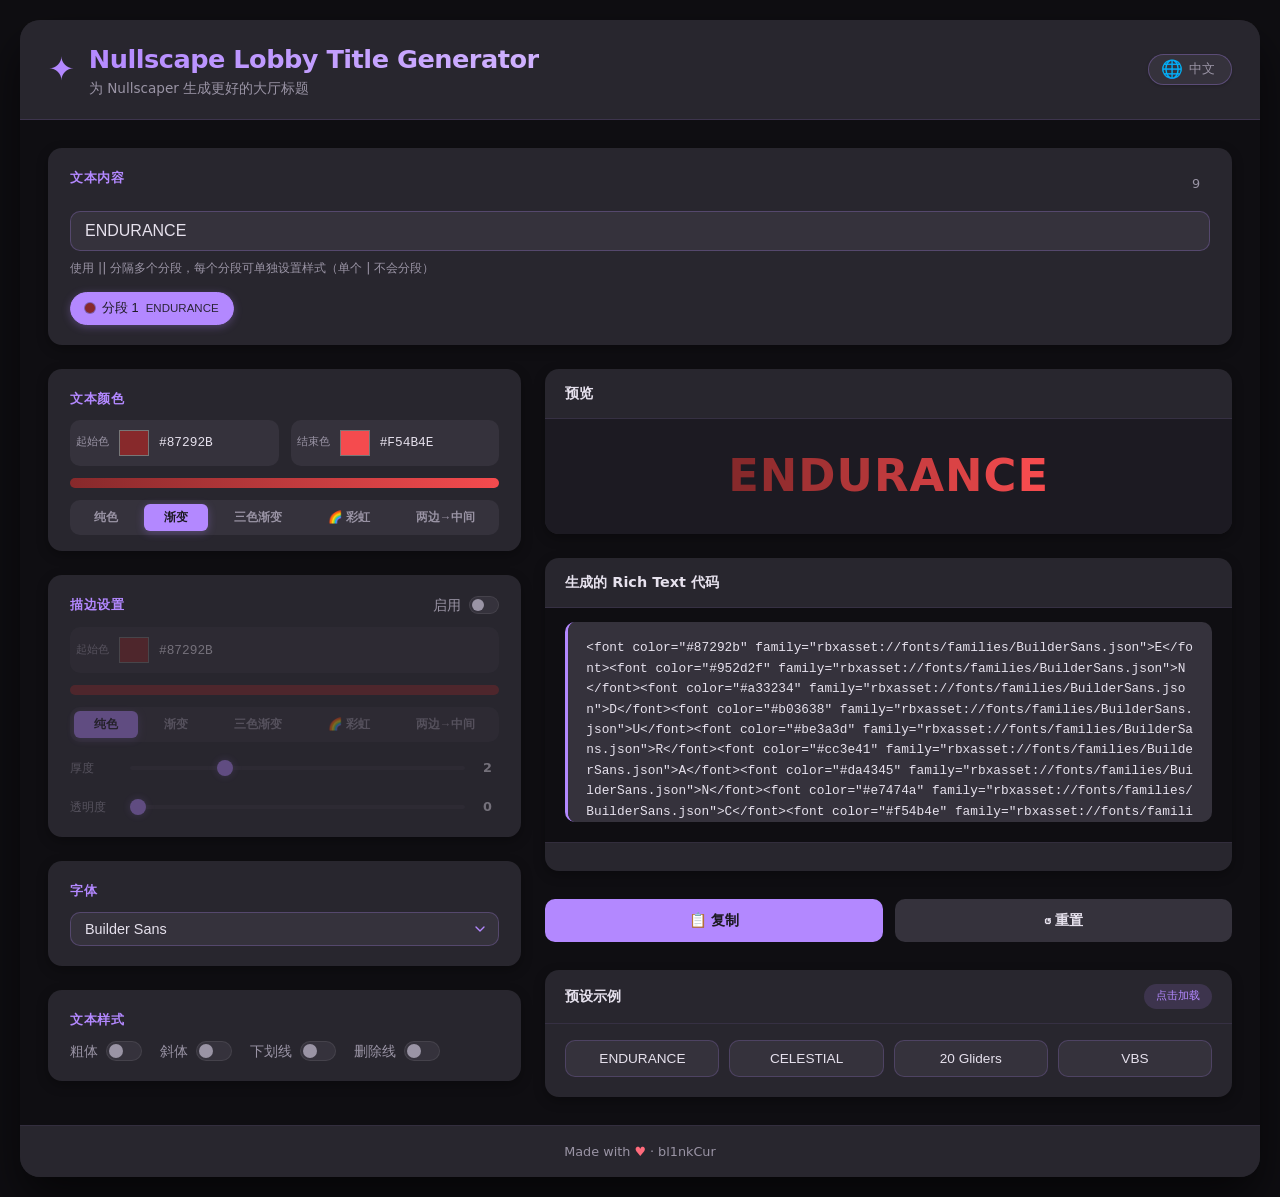
==== commit 9ba1cf22: "QoL Updated Added more options to design your own lobby title, make it more colorful and more custom" ====
--- a/index.html
+++ b/index.html
@@ -1,333 +1,223 @@
-<!DOCTYPE html>
-<html lang="zh-CN">
-<head>
-    <meta charset="UTF-8" />
-    <meta name="viewport" content="width=device-width, initial-scale=1.0" />
-    <title>Nullscape Lobby Generator</title>
-    <link rel="stylesheet" href="styles.css" />
-</head>
-<body>
-    <div class="app" id="app">
-
-        <header class="app-header">
-            <div class="header-content">
-                <div class="header-brand">
-                    <span class="brand-icon">✦</span>
-                    <div>
-                        <h1 data-i18n="brandTitle">Nullscape Lobby Title Generator</h1>
-                        <p class="header-sub" data-i18n="brandSub">为 Nullscaper 生成更好的大厅标题</p>
-                    </div>
-                </div>
-                <!-- 语言切换按钮 - 新样式 -->
-                <button class="lang-toggle" id="langToggle" aria-label="切换语言" title="切换语言 / Toggle Language">
-                    <span class="lang-icon">🌐</span>
-                    <span class="lang-text" id="langLabel">中文</span>
-                </button>
-            </div>
-        </header>
-
-        <main class="app-main">
-
-            <!-- 左侧控制面板 -->
-            <aside class="control-panel">
-
-                <!-- 文本输入 -->
-                <section class="control-section">
-                    <label class="section-label" for="textInput" data-i18n="textLabel">文本内容</label>
-                    <div class="input-group">
-                        <input type="text" id="textInput" class="input-text" value="ENDURANCE" placeholder="输入要渐变的文本..." data-i18n-placeholder="textPlaceholder" />
-                        <span class="input-char-count" id="charCount">9</span>
-                    </div>
-                </section>
-
-                <!-- 文本颜色 -->
-                <section class="control-section color-section">
-                    <label class="section-label" data-i18n="textColorLabel">文本颜色</label>
-                    <div class="color-pickers">
-                        <div class="color-picker-group">
-                            <label class="color-label" for="textStartColor" data-i18n="startColorLabel">起始色</label>
-                            <input type="color" id="textStartColor" class="color-picker" value="#87292B" />
-                            <input type="text" class="color-hex" id="textStartColorHex" value="#87292B" />
-                        </div>
-                        <div class="color-picker-group">
-                            <label class="color-label" for="textEndColor" data-i18n="endColorLabel">结束色</label>
-                            <input type="color" id="textEndColor" class="color-picker" value="#F54B4E" />
-                            <input type="text" class="color-hex" id="textEndColorHex" value="#F54B4E" />
-                        </div>
-                    </div>
-                    <div class="gradient-preview" id="textGradientPreview" style="background: linear-gradient(90deg, #87292B, #F54B4E);"></div>
-                    <div class="mode-button-group" id="textModeGroup">
-                        <button class="mode-btn" data-mode="solid" data-i18n="solid">纯色</button>
-                        <button class="mode-btn active" data-mode="gradient" data-i18n="gradient">渐变</button>
-                        <button class="mode-btn" data-mode="rainbow" data-i18n="rainbow">🌈 彩虹</button>
-                    </div>
-                </section>
-
-                <!-- 描边设置 -->
-                <section class="control-section stroke-section">
-                    <div class="stroke-header">
-                        <label class="section-label" style="margin-bottom:0;" data-i18n="strokeSettings">描边设置</label>
-                        <label class="toggle-item toggle-sm">
-                            <span class="toggle-label" data-i18n="enable">启用</span>
-                            <input type="checkbox" class="toggle-input" id="optStroke" />
-                            <span class="toggle-track"></span>
-                        </label>
-                    </div>
-                    <div class="stroke-color-area" id="strokeColorArea" style="opacity:0.4; pointer-events:none;">
-                        <div class="color-pickers">
-                            <div class="color-picker-group">
-                                <label class="color-label" for="strokeStartColor" data-i18n="startColorLabel">起始色</label>
-                                <input type="color" id="strokeStartColor" class="color-picker" value="#87292B" />
-                                <input type="text" class="color-hex" id="strokeStartColorHex" value="#87292B" />
-                            </div>
-                            <div class="color-picker-group">
-                                <label class="color-label" for="strokeEndColor" data-i18n="endColorLabel">结束色</label>
-                                <input type="color" id="strokeEndColor" class="color-picker" value="#F54B4E" />
-                                <input type="text" class="color-hex" id="strokeEndColorHex" value="#F54B4E" />
-                            </div>
-                        </div>
-                        <div class="gradient-preview" id="strokeGradientPreview" style="background: linear-gradient(90deg, #87292B, #F54B4E);"></div>
-                        <div class="mode-button-group" id="strokeModeGroup">
-                            <button class="mode-btn" data-mode="solid" data-i18n="solid">纯色</button>
-                            <button class="mode-btn active" data-mode="gradient" data-i18n="gradient">渐变</button>
-                            <button class="mode-btn" data-mode="rainbow" data-i18n="rainbow">🌈 彩虹</button>
-                        </div>
-                        <div class="stroke-params">
-                            <div class="stroke-row">
-                                <div class="stroke-group">
-                                    <label class="stroke-label" for="strokeThickness" data-i18n="thickness">厚度</label>
-                                    <input type="range" id="strokeThickness" class="range-input" min="0.5" max="6" step="0.5" value="2" />
-                                    <span class="range-value" id="strokeThicknessVal">2</span>
-                                </div>
-                                <div class="stroke-group">
-                                    <label class="stroke-label" for="strokeTransparency" data-i18n="opacity">透明度</label>
-                                    <input type="range" id="strokeTransparency" class="range-input" min="0" max="1" step="0.05" value="0" />
-                                    <span class="range-value" id="strokeTransparencyVal">0</span>
-                                </div>
-                            </div>
-                        </div>
-                    </div>
-                </section>
-
-                <!-- 字体 -->
-                <section class="control-section">
-                    <label class="section-label" for="fontSelect" data-i18n="fontLabel">字体</label>
-                    <select id="fontSelect" class="select-control"></select>
-                </section>
-
-                <!-- 样式开关 -->
-                <section class="control-section">
-                    <label class="section-label" data-i18n="textStyleLabel">文本样式</label>
-                    <div class="toggle-group">
-                        <label class="toggle-item">
-                            <span class="toggle-label" data-i18n="bold">粗体</span>
-                            <input type="checkbox" class="toggle-input" id="optBold" />
-                            <span class="toggle-track"></span>
-                        </label>
-                        <label class="toggle-item">
-                            <span class="toggle-label" data-i18n="italic">斜体</span>
-                            <input type="checkbox" class="toggle-input" id="optItalic" />
-                            <span class="toggle-track"></span>
-                        </label>
-                        <label class="toggle-item">
-                            <span class="toggle-label" data-i18n="underline">下划线</span>
-                            <input type="checkbox" class="toggle-input" id="optUnderline" />
-                            <span class="toggle-track"></span>
-                        </label>
-                        <label class="toggle-item">
-                            <span class="toggle-label" data-i18n="strikethrough">删除线</span>
-                            <input type="checkbox" class="toggle-input" id="optStrikethrough" />
-                            <span class="toggle-track"></span>
-                        </label>
-                    </div>
-                </section>
-
-            </aside>
-
-            <!-- 右侧预览面板 -->
-            <section class="preview-panel">
-
-                <!-- 预览 -->
-                <div class="preview-card">
-                    <div class="preview-header">
-                        <span class="preview-title" data-i18n="previewTitle">预览</span>
-                    </div>
-                    <div class="preview-container" id="previewContainer">
-                        <div class="preview-inner" id="previewInner">
-                            <span id="previewRender" style="display:inline-block;">ENDURANCE</span>
-                        </div>
-                    </div>
-                </div>
-
-                <!-- 代码 -->
-                <div class="code-card">
-                    <div class="code-header">
-                        <span class="code-title" data-i18n="codeTitle">生成的 Rich Text 代码</span>
-                    </div>
-                    <div class="code-wrapper">
-                        <pre class="code-block" id="codeBlock"><code id="codeContent">&lt;font color="#87292B"&gt;E&lt;/font&gt;...</code></pre>
-                    </div>
-                    <div class="code-footer">
-                        <span class="code-hint"></span>
-                    </div>
-                </div>
-
-                <!-- 操作栏（复制/重置） -->
-                <div class="action-bar">
-                    <button class="btn-primary" id="copyBtn" data-i18n="copyBtn">📋 复制</button>
-                    <button class="btn-secondary" id="resetBtn" data-i18n="resetBtn">↺ 重置</button>
-                </div>
-
-                <!-- 预设卡片 -->
-                <div class="preset-card">
-                    <div class="preset-header">
-                        <span class="preset-title" data-i18n="presetTitle">预设示例</span>
-                        <span class="preset-badge" data-i18n="presetBadge">点击加载</span>
-                    </div>
-                    <div class="preset-grid">
-                        <button class="preset-btn" data-preset="endurance">ENDURANCE</button>
-                        <button class="preset-btn" data-preset="celestial">CELESTIAL</button>
-                        <button class="preset-btn" data-preset="gliders">20 Gliders</button>
-                        <button class="preset-btn" data-preset="vbs">VBS</button>
-                    </div>
-                </div>
-
-            </section>
-
-        </main>
-
-        <footer class="app-footer">
-            <p>Made with <span class="heart">♥</span> · bl1nkCur</p>
-        </footer>
-
-    </div>
-
-    <!-- 语言切换脚本 -->
-    <script>
-        (function() {
-            // 翻译字典
-            const i18n = {
-                zh: {
-                    brandTitle: 'Nullscape Lobby Title Generator',
-                    brandSub: '为 Nullscaper 生成更好的大厅标题',
-                    textLabel: '文本内容',
-                    textPlaceholder: '输入要渐变的文本...',
-                    textColorLabel: '文本颜色',
-                    startColorLabel: '起始色',
-                    endColorLabel: '结束色',
-                    solid: '纯色',
-                    gradient: '渐变',
-                    rainbow: '🌈 彩虹',
-                    strokeSettings: '描边设置',
-                    enable: '启用',
-                    thickness: '厚度',
-                    opacity: '透明度',
-                    fontLabel: '字体',
-                    textStyleLabel: '文本样式',
-                    bold: '粗体',
-                    italic: '斜体',
-                    underline: '下划线',
-                    strikethrough: '删除线',
-                    previewTitle: '预览',
-                    codeTitle: '生成的 Rich Text 代码',
-                    copyBtn: '📋 复制',
-                    resetBtn: '↺ 重置',
-                    presetTitle: '预设示例',
-                    presetBadge: '点击加载',
-                    langLabel: '中文'
-                },
-                en: {
-                    brandTitle: 'Nullscape Lobby Title Generator',
-                    brandSub: 'Generate better lobby titles for Nullscaper',
-                    textLabel: 'Text',
-                    textPlaceholder: 'Enter text to apply gradient...',
-                    textColorLabel: 'Text Color',
-                    startColorLabel: 'Start Color',
-                    endColorLabel: 'End Color',
-                    solid: 'Solid',
-                    gradient: 'Gradient',
-                    rainbow: '🌈 Rainbow',
-                    strokeSettings: 'Stroke Settings',
-                    enable: 'Enable',
-                    thickness: 'Thickness',
-                    opacity: 'Opacity',
-                    fontLabel: 'Font',
-                    textStyleLabel: 'Text Style',
-                    bold: 'Bold',
-                    italic: 'Italic',
-                    underline: 'Underline',
-                    strikethrough: 'Strikethrough',
-                    previewTitle: 'Preview',
-                    codeTitle: 'Generated Rich Text Code',
-                    copyBtn: '📋 Copy',
-                    resetBtn: '↺ Reset',
-                    presetTitle: 'Presets',
-                    presetBadge: 'Click to load',
-                    langLabel: 'English'
-                }
-            };
-
-            let currentLang = 'zh';
-            const langToggle = document.getElementById('langToggle');
-            const langLabel = document.getElementById('langLabel');
-
-            function setLanguage(lang) {
-                currentLang = lang;
-                const dict = i18n[lang];
-
-                document.querySelectorAll('[data-i18n]').forEach(el => {
-                    const key = el.getAttribute('data-i18n');
-                    if (dict[key] !== undefined) {
-                        el.textContent = dict[key];
-                    }
-                });
-
-                document.querySelectorAll('[data-i18n-placeholder]').forEach(el => {
-                    const key = el.getAttribute('data-i18n-placeholder');
-                    if (dict[key] !== undefined) {
-                        el.placeholder = dict[key];
-                    }
-                });
-
-                if (langLabel) {
-                    langLabel.textContent = dict.langLabel || (lang === 'zh' ? '中文' : 'English');
-                }
-
-                document.documentElement.lang = lang === 'zh' ? 'zh-CN' : 'en';
-
-                try {
-                    localStorage.setItem('preferredLang', lang);
-                } catch (e) {}
-            }
-
-            function toggleLanguage() {
-                const nextLang = currentLang === 'zh' ? 'en' : 'zh';
-                // 点击时添加微小的缩放反馈
-                if (langToggle) {
-                    langToggle.style.transition = 'transform 0.15s cubic-bezier(0.2, 0, 0, 1)';
-                    langToggle.style.transform = 'scale(0.92)';
-                    setTimeout(() => {
-                        langToggle.style.transform = 'scale(1)';
-                    }, 150);
-                }
-                setLanguage(nextLang);
-            }
-
-            let savedLang = 'zh';
-            try {
-                const stored = localStorage.getItem('preferredLang');
-                if (stored === 'en' || stored === 'zh') {
-                    savedLang = stored;
-                }
-            } catch (e) {}
-            setLanguage(savedLang);
-
-            if (langToggle) {
-                langToggle.addEventListener('click', toggleLanguage);
-            }
-        })();
-    </script>
-
-    <script src="script.js"></script>
-</body>
-</html>+<!DOCTYPE html>
+<html lang="zh-CN">
+<head>
+    <meta charset="UTF-8" />
+    <meta name="viewport" content="width=device-width, initial-scale=1.0" />
+    <title>Nullscape Lobby Generator</title>
+    <link rel="stylesheet" href="styles.css" />
+</head>
+<body>
+    <div class="app" id="app">
+
+        <header class="app-header">
+            <div class="header-content">
+                <div class="header-brand">
+                    <span class="brand-icon">✦</span>
+                    <div>
+                        <h1 data-i18n="brandTitle">Nullscape Lobby Title Generator</h1>
+                        <p class="header-sub" data-i18n="brandSub">为 Nullscaper 生成更好的大厅标题</p>
+                    </div>
+                </div>
+                <button class="lang-toggle" id="langToggle" aria-label="切换语言" title="切换语言 / Toggle Language">
+                    <span class="lang-icon">🌐</span>
+                    <span class="lang-text" id="langLabel">中文</span>
+                </button>
+            </div>
+        </header>
+
+        <main class="app-main">
+
+            <!-- 顶部：文本输入 + 分段 -->
+            <section class="text-section">
+                <div class="text-section-head">
+                    <label class="section-label" for="textInput" data-i18n="textLabel">文本内容</label>
+                    <span class="input-char-count" id="charCount">9</span>
+                </div>
+                <input type="text" id="textInput" class="input-text" value="ENDURANCE"
+                    data-i18n-placeholder="textPlaceholder" placeholder="输入标题，用 || 分隔分段..." />
+                <p class="text-hint" data-i18n="textHint">使用 || 分隔多个分段，每个分段可单独设置样式</p>
+                <div class="segment-tabs" id="segmentTabs"></div>
+            </section>
+
+            <!-- 左侧控制面板 -->
+            <aside class="control-panel">
+
+                <!-- 文本颜色 -->
+                <section class="control-section color-section">
+                    <label class="section-label" data-i18n="textColorLabel">文本颜色</label>
+                    <div class="color-pickers">
+                        <div class="color-picker-group" id="textStartColorGroup">
+                            <label class="color-label" id="textStartColorLabel" for="textStartColor" data-i18n="startColorLabel">起始色</label>
+                            <input type="color" id="textStartColor" class="color-picker" value="#87292B" />
+                            <input type="text" class="color-hex" id="textStartColorHex" value="#87292B" />
+                        </div>
+                        <div class="color-picker-group" id="textMidColorGroup" style="display:none;">
+                            <label class="color-label" id="textMidColorLabel" for="textMidColor" data-i18n="midColorLabel">中间色</label>
+                            <input type="color" id="textMidColor" class="color-picker" value="#B03A40" />
+                            <input type="text" class="color-hex" id="textMidColorHex" value="#B03A40" />
+                        </div>
+                        <div class="color-picker-group" id="textEndColorGroup">
+                            <label class="color-label" id="textEndColorLabel" for="textEndColor" data-i18n="endColorLabel">结束色</label>
+                            <input type="color" id="textEndColor" class="color-picker" value="#F54B4E" />
+                            <input type="text" class="color-hex" id="textEndColorHex" value="#F54B4E" />
+                        </div>
+                    </div>
+                    <div class="gradient-preview" id="textGradientPreview" style="background: linear-gradient(90deg, #87292B, #F54B4E);"></div>
+                    <div class="mode-button-group" id="textModeGroup">
+                        <button class="mode-btn" data-mode="solid" data-i18n="solid">纯色</button>
+                        <button class="mode-btn active" data-mode="gradient" data-i18n="gradient">渐变</button>
+                        <button class="mode-btn" data-mode="three" data-i18n="three">三色渐变</button>
+                        <button class="mode-btn" data-mode="rainbow" data-i18n="rainbow">🌈 彩虹</button>
+                        <button class="mode-btn" data-mode="edge" data-i18n="edge">两边→中间</button>
+                    </div>
+                </section>
+
+                <!-- 描边设置 -->
+                <section class="control-section stroke-section">
+                    <div class="stroke-header">
+                        <label class="section-label" style="margin-bottom:0;" data-i18n="strokeSettings">描边设置</label>
+                        <label class="toggle-item toggle-sm">
+                            <span class="toggle-label" data-i18n="enable">启用</span>
+                            <input type="checkbox" class="toggle-input" id="optStroke" />
+                            <span class="toggle-track"></span>
+                        </label>
+                    </div>
+                    <div class="stroke-color-area" id="strokeColorArea" style="opacity:0.4; pointer-events:none;">
+                        <div class="color-pickers">
+                            <div class="color-picker-group" id="strokeStartColorGroup">
+                                <label class="color-label" id="strokeStartColorLabel" for="strokeStartColor" data-i18n="startColorLabel">起始色</label>
+                                <input type="color" id="strokeStartColor" class="color-picker" value="#87292B" />
+                                <input type="text" class="color-hex" id="strokeStartColorHex" value="#87292B" />
+                            </div>
+                            <div class="color-picker-group" id="strokeMidColorGroup" style="display:none;">
+                                <label class="color-label" id="strokeMidColorLabel" for="strokeMidColor" data-i18n="midColorLabel">中间色</label>
+                                <input type="color" id="strokeMidColor" class="color-picker" value="#B03A40" />
+                                <input type="text" class="color-hex" id="strokeMidColorHex" value="#B03A40" />
+                            </div>
+                            <div class="color-picker-group" id="strokeEndColorGroup">
+                                <label class="color-label" id="strokeEndColorLabel" for="strokeEndColor" data-i18n="endColorLabel">结束色</label>
+                                <input type="color" id="strokeEndColor" class="color-picker" value="#F54B4E" />
+                                <input type="text" class="color-hex" id="strokeEndColorHex" value="#F54B4E" />
+                            </div>
+                        </div>
+                        <div class="gradient-preview" id="strokeGradientPreview" style="background: linear-gradient(90deg, #87292B, #F54B4E);"></div>
+                        <div class="mode-button-group" id="strokeModeGroup">
+                            <button class="mode-btn" data-mode="solid" data-i18n="solid">纯色</button>
+                            <button class="mode-btn active" data-mode="gradient" data-i18n="gradient">渐变</button>
+                            <button class="mode-btn" data-mode="three" data-i18n="three">三色渐变</button>
+                            <button class="mode-btn" data-mode="rainbow" data-i18n="rainbow">🌈 彩虹</button>
+                            <button class="mode-btn" data-mode="edge" data-i18n="edge">两边→中间</button>
+                        </div>
+                        <div class="stroke-params">
+                            <div class="stroke-row">
+                                <div class="stroke-group">
+                                    <label class="stroke-label" for="strokeThickness" data-i18n="thickness">厚度</label>
+                                    <input type="range" id="strokeThickness" class="range-input" min="0.5" max="6" step="0.5" value="2" />
+                                    <span class="range-value" id="strokeThicknessVal">2</span>
+                                </div>
+                                <div class="stroke-group">
+                                    <label class="stroke-label" for="strokeTransparency" data-i18n="opacity">透明度</label>
+                                    <input type="range" id="strokeTransparency" class="range-input" min="0" max="1" step="0.05" value="0" />
+                                    <span class="range-value" id="strokeTransparencyVal">0</span>
+                                </div>
+                            </div>
+                        </div>
+                    </div>
+                </section>
+
+                <!-- 字体 -->
+                <section class="control-section">
+                    <label class="section-label" for="fontSelect" data-i18n="fontLabel">字体</label>
+                    <select id="fontSelect" class="select-control"></select>
+                </section>
+
+                <!-- 样式开关 -->
+                <section class="control-section">
+                    <label class="section-label" data-i18n="textStyleLabel">文本样式</label>
+                    <div class="toggle-group">
+                        <label class="toggle-item">
+                            <span class="toggle-label" data-i18n="bold">粗体</span>
+                            <input type="checkbox" class="toggle-input" id="optBold" />
+                            <span class="toggle-track"></span>
+                        </label>
+                        <label class="toggle-item">
+                            <span class="toggle-label" data-i18n="italic">斜体</span>
+                            <input type="checkbox" class="toggle-input" id="optItalic" />
+                            <span class="toggle-track"></span>
+                        </label>
+                        <label class="toggle-item">
+                            <span class="toggle-label" data-i18n="underline">下划线</span>
+                            <input type="checkbox" class="toggle-input" id="optUnderline" />
+                            <span class="toggle-track"></span>
+                        </label>
+                        <label class="toggle-item">
+                            <span class="toggle-label" data-i18n="strikethrough">删除线</span>
+                            <input type="checkbox" class="toggle-input" id="optStrikethrough" />
+                            <span class="toggle-track"></span>
+                        </label>
+                    </div>
+                </section>
+
+            </aside>
+
+            <!-- 右侧预览面板 -->
+            <section class="preview-panel">
+
+                <!-- 预览 -->
+                <div class="preview-card">
+                    <div class="preview-header">
+                        <span class="preview-title" data-i18n="previewTitle">预览</span>
+                    </div>
+                    <div class="preview-container" id="previewContainer">
+                        <div class="preview-inner" id="previewInner">
+                            <span id="previewRender" style="display:inline-block;">ENDURANCE</span>
+                        </div>
+                    </div>
+                </div>
+
+                <!-- 代码 -->
+                <div class="code-card">
+                    <div class="code-header">
+                        <span class="code-title" data-i18n="codeTitle">生成的 Rich Text 代码</span>
+                    </div>
+                    <div class="code-wrapper">
+                        <pre class="code-block" id="codeBlock"><code id="codeContent">&lt;font color="#87292B"&gt;E&lt;/font&gt;...</code></pre>
+                    </div>
+                    <div class="code-footer">
+                        <span class="code-hint"></span>
+                    </div>
+                </div>
+
+                <!-- 操作栏（复制/重置） -->
+                <div class="action-bar">
+                    <button class="btn-primary" id="copyBtn" data-i18n="copyBtn">📋 复制</button>
+                    <button class="btn-secondary" id="resetBtn" data-i18n="resetBtn">↺ 重置</button>
+                </div>
+
+                <!-- 预设卡片 -->
+                <div class="preset-card">
+                    <div class="preset-header">
+                        <span class="preset-title" data-i18n="presetTitle">预设示例</span>
+                        <span class="preset-badge" data-i18n="presetBadge">点击加载</span>
+                    </div>
+                    <div class="preset-grid">
+                        <button class="preset-btn" data-preset="endurance">ENDURANCE</button>
+                        <button class="preset-btn" data-preset="celestial">CELESTIAL</button>
+                        <button class="preset-btn" data-preset="gliders">20 Gliders</button>
+                        <button class="preset-btn" data-preset="vbs">VBS</button>
+                    </div>
+                </div>
+
+            </section>
+
+        </main>
+
+        <footer class="app-footer">
+            <p>Made with <span class="heart">♥</span> · bl1nkCur</p>
+        </footer>
+
+    </div>
+
+    <script src="script.js"></script>
+</body>
+</html>
--- a/styles.css
+++ b/styles.css
@@ -1,729 +1,820 @@
-/* ===== RESET & BASE ===== */
-* {
-  margin: 0;
-  padding: 0;
-  box-sizing: border-box;
-}
-
-:root {
-  --md-bg: #0f0e12;
-  --md-surface: #1c1a22;
-  --md-surface2: #28262e;
-  --md-surface3: #35323c;
-  --md-primary: #b388ff;
-  --md-on-primary: #1c1a22;
-  --md-secondary: #7c6b9e;
-  --md-on-surface: #e6e1ed;
-  --md-on-surface-dim: #9a94a5;
-  --md-shadow: rgba(0, 0, 0, 0.6);
-  --radius-lg: 20px;
-  --radius-md: 14px;
-  --radius-sm: 10px;
-  --transition: 0.25s cubic-bezier(0.2, 0, 0, 1);
-}
-
-body {
-  background: var(--md-bg);
-  color: var(--md-on-surface);
-  font-family: 'Segoe UI', system-ui, -apple-system, sans-serif;
-  min-height: 100vh;
-  display: flex;
-  justify-content: center;
-  padding: 20px;
-  line-height: 1.5;
-}
-
-/* ===== 自定义滚动条（MD3 风格） ===== */
-::-webkit-scrollbar {
-  width: 6px;
-  height: 6px;
-}
-::-webkit-scrollbar-track {
-  background: var(--md-surface3);
-  border-radius: 8px;
-}
-::-webkit-scrollbar-thumb {
-  background: var(--md-primary);
-  border-radius: 8px;
-  transition: var(--transition);
-}
-::-webkit-scrollbar-thumb:hover {
-  background: #d1b3ff;
-}
-
-/* 应用于代码块等内部滚动 */
-.code-block::-webkit-scrollbar {
-  width: 4px;
-  height: 4px;
-}
-.code-block::-webkit-scrollbar-track {
-  background: var(--md-surface2);
-}
-.code-block::-webkit-scrollbar-thumb {
-  background: var(--md-secondary);
-  border-radius: 4px;
-}
-
-/* ===== 自定义选择框（MD3 风格） ===== */
-.select-control {
-  width: 100%;
-  background: var(--md-surface3);
-  border: 1px solid rgba(179, 136, 255, 0.25);
-  border-radius: var(--radius-sm);
-  padding: 8px 36px 8px 14px;
-  color: var(--md-on-surface);
-  font-size: 0.9rem;
-  outline: none;
-  cursor: pointer;
-  transition: var(--transition);
-  appearance: none;
-  -webkit-appearance: none;
-  background-image: url("data:image/svg+xml,%3Csvg xmlns='http://www.w3.org/2000/svg' width='16' height='16' viewBox='0 0 24 24' fill='none' stroke='%23b388ff' stroke-width='2' stroke-linecap='round' stroke-linejoin='round'%3E%3Cpolyline points='6 9 12 15 18 9'%3E%3C/polyline%3E%3C/svg%3E");
-  background-repeat: no-repeat;
-  background-position: right 10px center;
-  background-size: 16px;
-}
-.select-control:focus {
-  border-color: var(--md-primary);
-  box-shadow: 0 0 0 3px rgba(179, 136, 255, 0.15);
-}
-.select-control:hover {
-  border-color: var(--md-primary);
-}
-.select-control option {
-  background: var(--md-surface2);
-  color: var(--md-on-surface);
-}
-
-/* ===== APP ===== */
-.app {
-  max-width: 1440px;
-  width: 100%;
-  background: var(--md-surface);
-  border-radius: var(--radius-lg);
-  box-shadow: 0 24px 48px var(--md-shadow);
-  overflow: hidden;
-  display: flex;
-  flex-direction: column;
-  min-height: 90vh;
-}
-
-/* ===== HEADER ===== */
-.app-header {
-  padding: 20px 28px;
-  background: var(--md-surface2);
-  border-bottom: 1px solid rgba(179, 136, 255, 0.15);
-}
-.header-content {
-  display: flex;
-  justify-content: space-between;
-  align-items: center;
-}
-.header-brand {
-  display: flex;
-  align-items: center;
-  gap: 14px;
-}
-.brand-icon {
-  font-size: 2rem;
-  color: var(--md-primary);
-  animation: pulseGlow 3s infinite alternate;
-}
-@keyframes pulseGlow {
-  0% { filter: drop-shadow(0 0 4px rgba(179, 136, 255, 0.2)); }
-  100% { filter: drop-shadow(0 0 12px rgba(179, 136, 255, 0.6)); }
-}
-.header-brand h1 {
-  font-size: 1.6rem;
-  font-weight: 700;
-  letter-spacing: -0.5px;
-  background: linear-gradient(135deg, var(--md-primary), #d1b3ff);
-  -webkit-background-clip: text;
-  -webkit-text-fill-color: transparent;
-}
-.header-sub {
-  font-size: 0.85rem;
-  color: var(--md-on-surface-dim);
-  -webkit-text-fill-color: var(--md-on-surface-dim);
-}
-
-/* ===== 语言切换按钮（MD3 风格胶囊） ===== */
-.lang-toggle {
-  display: flex;
-  align-items: center;
-  gap: 6px;
-  padding: 6px 16px 6px 12px;
-  border: 1px solid rgba(179, 136, 255, 0.3);
-  border-radius: 100px;
-  background: var(--md-surface3);
-  color: var(--md-on-surface-dim);
-  font-size: 0.8rem;
-  font-weight: 500;
-  cursor: pointer;
-  transition: all var(--transition);
-  user-select: none;
-  position: relative;
-  overflow: hidden;
-  box-shadow: 0 1px 3px rgba(0,0,0,0.2);
-}
-
-.lang-toggle .lang-icon {
-  font-size: 1.1rem;
-  line-height: 1;
-}
-
-.lang-toggle .lang-text {
-  transition: color var(--transition);
-}
-
-.lang-toggle:hover {
-  border-color: var(--md-primary);
-  background: rgba(179, 136, 255, 0.12);
-  color: var(--md-on-surface);
-  box-shadow: 0 2px 8px rgba(179, 136, 255, 0.15);
-}
-
-.lang-toggle:active {
-  transform: scale(0.94);
-}
-
-.lang-toggle:focus-visible {
-  outline: 2px solid var(--md-primary);
-  outline-offset: 2px;
-}
-
-/* 点击涟漪效果 */
-.lang-toggle::after {
-  content: '';
-  position: absolute;
-  inset: 0;
-  border-radius: 100px;
-  background: radial-gradient(circle at center, var(--md-primary), transparent 70%);
-  opacity: 0;
-  transform: scale(0.5);
-  transition: none;
-  pointer-events: none;
-}
-
-.lang-toggle:active::after {
-  opacity: 0.2;
-  transform: scale(2.5);
-  transition: all 0.4s cubic-bezier(0.2, 0, 0, 1);
-}
-
-/* 响应式 */
-@media (max-width: 640px) {
-  .lang-toggle {
-    padding: 4px 12px 4px 8px;
-    font-size: 0.7rem;
-  }
-  .lang-toggle .lang-icon {
-    font-size: 0.9rem;
-  }
-}
-
-@media (max-width: 480px) {
-  .lang-toggle .lang-text {
-    display: none;
-  }
-  .lang-toggle {
-    padding: 6px 10px;
-  }
-}
-
-/* ===== MAIN LAYOUT ===== */
-.app-main {
-  display: flex;
-  flex: 1;
-  flex-wrap: wrap;
-  gap: 24px;
-  padding: 28px;
-  background: var(--md-bg);
-}
-
-/* ===== CONTROL PANEL ===== */
-.control-panel {
-  flex: 1 1 380px;
-  min-width: 300px;
-  display: flex;
-  flex-direction: column;
-  gap: 24px;
-}
-
-.control-section {
-  background: var(--md-surface2);
-  padding: 20px 22px;
-  border-radius: var(--radius-md);
-  box-shadow: 0 4px 12px rgba(0,0,0,0.3);
-  transition: var(--transition);
-}
-.control-section:hover {
-  box-shadow: 0 8px 24px rgba(0,0,0,0.5);
-}
-
-.section-label {
-  display: block;
-  font-size: 0.8rem;
-  font-weight: 600;
-  letter-spacing: 0.6px;
-  text-transform: uppercase;
-  color: var(--md-primary);
-  margin-bottom: 12px;
-}
-
-/* 输入框 */
-.input-group {
-  display: flex;
-  align-items: center;
-  gap: 10px;
-}
-.input-text {
-  flex: 1;
-  background: var(--md-surface3);
-  border: 1px solid rgba(179, 136, 255, 0.25);
-  border-radius: var(--radius-sm);
-  padding: 10px 14px;
-  color: var(--md-on-surface);
-  font-size: 1rem;
-  transition: var(--transition);
-  outline: none;
-}
-.input-text:focus {
-  border-color: var(--md-primary);
-  box-shadow: 0 0 0 3px rgba(179, 136, 255, 0.2);
-}
-.input-char-count {
-  color: var(--md-on-surface-dim);
-  font-size: 0.8rem;
-  min-width: 28px;
-  text-align: center;
-}
-
-/* 颜色选择器 */
-.color-section {
-  padding-bottom: 16px;
-}
-.color-pickers {
-  display: flex;
-  gap: 16px;
-  flex-wrap: wrap;
-}
-.color-picker-group {
-  display: flex;
-  align-items: center;
-  gap: 8px;
-  flex: 1;
-  background: var(--md-surface3);
-  padding: 6px 10px 6px 6px;
-  border-radius: var(--radius-sm);
-}
-.color-label {
-  font-size: 0.7rem;
-  color: var(--md-on-surface-dim);
-  text-transform: uppercase;
-}
-.color-picker {
-  width: 36px;
-  height: 36px;
-  border: none;
-  padding: 0;
-  background: transparent;
-  cursor: pointer;
-  border-radius: 6px;
-}
-.color-hex {
-  background: transparent;
-  border: none;
-  color: var(--md-on-surface);
-  font-family: monospace;
-  font-size: 0.8rem;
-  width: 70px;
-  outline: none;
-}
-.color-hex:focus {
-  border-bottom: 1px solid var(--md-primary);
-}
-.gradient-preview {
-  width: 100%;
-  height: 10px;
-  border-radius: 6px;
-  margin-top: 12px;
-  transition: var(--transition);
-}
-
-/* 模式按钮组 */
-.mode-button-group {
-  display: flex;
-  gap: 8px;
-  margin-top: 12px;
-  background: var(--md-surface3);
-  border-radius: var(--radius-sm);
-  padding: 4px;
-}
-.mode-btn {
-  flex: 1;
-  padding: 6px 12px;
-  border: none;
-  border-radius: 6px;
-  background: transparent;
-  color: var(--md-on-surface-dim);
-  font-size: 0.8rem;
-  font-weight: 600;
-  cursor: pointer;
-  transition: var(--transition);
-  text-align: center;
-}
-.mode-btn:hover {
-  color: var(--md-on-surface);
-}
-.mode-btn.active {
-  background: var(--md-primary);
-  color: var(--md-on-primary);
-  box-shadow: 0 2px 8px rgba(179, 136, 255, 0.3);
-}
-.mode-btn.active:hover {
-  background: var(--md-primary);
-}
-
-/* 描边 */
-.stroke-section .stroke-color-area {
-  transition: var(--transition);
-}
-.stroke-header {
-  display: flex;
-  justify-content: space-between;
-  align-items: center;
-  margin-bottom: 12px;
-}
-.stroke-params {
-  margin-top: 16px;
-}
-.stroke-row {
-  display: flex;
-  gap: 20px;
-  flex-wrap: wrap;
-}
-.stroke-group {
-  flex: 1;
-  display: flex;
-  align-items: center;
-  gap: 10px;
-}
-.stroke-label {
-  font-size: 0.75rem;
-  color: var(--md-on-surface-dim);
-  min-width: 50px;
-}
-.range-input {
-  flex: 1;
-  -webkit-appearance: none;
-  background: var(--md-surface3);
-  height: 4px;
-  border-radius: 4px;
-  outline: none;
-}
-.range-input::-webkit-slider-thumb {
-  -webkit-appearance: none;
-  width: 16px;
-  height: 16px;
-  border-radius: 50%;
-  background: var(--md-primary);
-  cursor: pointer;
-  transition: var(--transition);
-  box-shadow: 0 0 8px rgba(179, 136, 255, 0.4);
-}
-.range-input::-webkit-slider-thumb:hover {
-  transform: scale(1.15);
-}
-.range-value {
-  min-width: 24px;
-  text-align: center;
-  font-size: 0.8rem;
-  color: var(--md-on-surface);
-  font-weight: 600;
-}
-
-/* Toggle */
-.toggle-group {
-  display: flex;
-  flex-wrap: wrap;
-  gap: 12px 18px;
-}
-.toggle-item {
-  display: flex;
-  align-items: center;
-  gap: 8px;
-  cursor: pointer;
-  user-select: none;
-}
-.toggle-label {
-  font-size: 0.85rem;
-  color: var(--md-on-surface-dim);
-  transition: var(--transition);
-}
-.toggle-input {
-  display: none;
-}
-.toggle-track {
-  width: 36px;
-  height: 20px;
-  background: var(--md-surface3);
-  border-radius: 12px;
-  position: relative;
-  transition: var(--transition);
-  flex-shrink: 0;
-  border: 1px solid rgba(255,255,255,0.08);
-}
-.toggle-track::after {
-  content: '';
-  position: absolute;
-  top: 2px;
-  left: 2px;
-  width: 14px;
-  height: 14px;
-  background: var(--md-on-surface-dim);
-  border-radius: 50%;
-  transition: var(--transition);
-}
-.toggle-input:checked + .toggle-track {
-  background: var(--md-primary);
-  border-color: var(--md-primary);
-}
-.toggle-input:checked + .toggle-track::after {
-  transform: translateX(16px);
-  background: var(--md-on-primary);
-}
-.toggle-input:checked ~ .toggle-label {
-  color: var(--md-primary);
-}
-.toggle-sm .toggle-track {
-  width: 30px;
-  height: 18px;
-}
-.toggle-sm .toggle-track::after {
-  width: 12px;
-  height: 12px;
-}
-.toggle-sm .toggle-input:checked + .toggle-track::after {
-  transform: translateX(12px);
-}
-
-/* ===== PREVIEW PANEL ===== */
-.preview-panel {
-  flex: 2 1 500px;
-  display: flex;
-  flex-direction: column;
-  gap: 24px;
-  min-width: 320px;
-}
-
-.preview-card, .code-card, .preset-card {
-  background: var(--md-surface2);
-  border-radius: var(--radius-md);
-  box-shadow: 0 4px 12px rgba(0,0,0,0.3);
-  overflow: hidden;
-  transition: var(--transition);
-}
-.preview-card:hover, .code-card:hover, .preset-card:hover {
-  box-shadow: 0 8px 28px rgba(0,0,0,0.5);
-}
-
-.preview-header, .code-header, .preset-header {
-  display: flex;
-  justify-content: space-between;
-  align-items: center;
-  padding: 14px 20px;
-  border-bottom: 1px solid rgba(179, 136, 255, 0.1);
-}
-.preview-title, .code-title, .preset-title {
-  font-weight: 600;
-  font-size: 0.9rem;
-  color: var(--md-on-surface);
-}
-.preview-badge, .preset-badge {
-  font-size: 0.7rem;
-  background: rgba(179, 136, 255, 0.15);
-  color: var(--md-primary);
-  padding: 4px 12px;
-  border-radius: 20px;
-}
-.preview-container {
-  padding: 28px 20px;
-  min-height: 100px;
-  display: flex;
-  align-items: center;
-  justify-content: center;
-  background: var(--md-surface);
-}
-.preview-inner {
-  font-size: 2.8rem;
-  font-weight: 700;
-  letter-spacing: 1px;
-  line-height: 1.3;
-  text-align: center;
-  word-break: break-word;
-  max-width: 100%;
-  transition: all 0.2s;
-}
-
-/* 修复预览空格问题 */
-#previewRender {
-  white-space: pre-wrap;
-}
-
-/* 代码块 */
-.code-wrapper {
-  padding: 14px 20px 20px;
-  background: var(--md-bg);
-}
-.code-block {
-  background: var(--md-surface3);
-  border-radius: var(--radius-sm);
-  padding: 16px 18px;
-  overflow-x: auto;
-  white-space: pre-wrap;
-  word-break: break-all;
-  font-family: 'Cascadia Code', 'Fira Code', monospace;
-  font-size: 0.8rem;
-  line-height: 1.6;
-  color: var(--md-on-surface);
-  border-left: 3px solid var(--md-primary);
-  max-height: 200px;
-  overflow-y: auto;
-}
-.code-block code {
-  background: transparent;
-  color: inherit;
-}
-.code-footer {
-  display: flex;
-  justify-content: flex-end;
-  align-items: center;
-  padding: 12px 20px 16px;
-  border-top: 1px solid rgba(179, 136, 255, 0.07);
-}
-.code-hint {
-  font-size: 0.75rem;
-  color: var(--md-on-surface-dim);
-}
-
-/* ===== 操作栏 ===== */
-.action-bar {
-  display: flex;
-  gap: 12px;
-  padding: 4px 0;
-}
-.action-bar .btn-primary,
-.action-bar .btn-secondary {
-  flex: 1;
-  padding: 12px 16px;
-  border: none;
-  border-radius: var(--radius-sm);
-  font-weight: 600;
-  font-size: 0.9rem;
-  display: flex;
-  align-items: center;
-  justify-content: center;
-  gap: 8px;
-  cursor: pointer;
-  transition: var(--transition);
-}
-.action-bar .btn-primary {
-  background: var(--md-primary);
-  color: var(--md-on-primary);
-}
-.action-bar .btn-primary:hover {
-  transform: translateY(-2px);
-  box-shadow: 0 8px 20px rgba(179, 136, 255, 0.35);
-}
-.action-bar .btn-secondary {
-  background: var(--md-surface3);
-  color: var(--md-on-surface);
-}
-.action-bar .btn-secondary:hover {
-  background: var(--md-surface);
-  color: var(--md-primary);
-}
-
-/* ===== 预设卡片 ===== */
-.preset-grid {
-  display: grid;
-  grid-template-columns: repeat(auto-fit, minmax(120px, 1fr));
-  gap: 10px;
-  padding: 16px 20px 20px;
-}
-.preset-btn {
-  padding: 10px 8px;
-  border: 1px solid rgba(179, 136, 255, 0.2);
-  border-radius: var(--radius-sm);
-  background: var(--md-surface3);
-  color: var(--md-on-surface);
-  font-size: 0.85rem;
-  font-weight: 500;
-  cursor: pointer;
-  transition: var(--transition);
-  text-align: center;
-}
-.preset-btn:hover {
-  background: var(--md-primary);
-  color: var(--md-on-primary);
-  transform: translateY(-2px);
-  box-shadow: 0 6px 16px rgba(179, 136, 255, 0.3);
-  border-color: var(--md-primary);
-}
-.preset-btn:active {
-  transform: scale(0.96);
-}
-
-/* ===== FOOTER ===== */
-.app-footer {
-  padding: 16px 28px;
-  text-align: center;
-  border-top: 1px solid rgba(179, 136, 255, 0.08);
-  font-size: 0.8rem;
-  color: var(--md-on-surface-dim);
-  background: var(--md-surface2);
-}
-.heart {
-  color: #ff6b7c;
-  display: inline-block;
-  animation: heartbeat 1.6s infinite;
-}
-@keyframes heartbeat {
-  0%, 100% { transform: scale(1); }
-  50% { transform: scale(1.2); }
-}
-
-/* ===== RESPONSIVE ===== */
-@media (max-width: 820px) {
-  .app-main {
-    flex-direction: column;
-    padding: 16px;
-  }
-  .control-panel {
-    flex: 1;
-  }
-  .preview-panel {
-    flex: 1;
-  }
-  .preview-inner {
-    font-size: 2rem;
-  }
-  .app-header h1 {
-    font-size: 1.3rem;
-  }
-}
-@media (max-width: 480px) {
-  .header-brand {
-    gap: 8px;
-  }
-  .brand-icon {
-    font-size: 1.5rem;
-  }
-  .color-picker-group {
-    flex-wrap: wrap;
-  }
-  .color-hex {
-    width: 60px;
-  }
-}+/* ===== RESET & BASE ===== */
+* {
+  margin: 0;
+  padding: 0;
+  box-sizing: border-box;
+}
+
+:root {
+  --md-bg: #0f0e12;
+  --md-surface: #1c1a22;
+  --md-surface2: #28262e;
+  --md-surface3: #35323c;
+  --md-primary: #b388ff;
+  --md-on-primary: #1c1a22;
+  --md-secondary: #7c6b9e;
+  --md-on-surface: #e6e1ed;
+  --md-on-surface-dim: #9a94a5;
+  --md-shadow: rgba(0, 0, 0, 0.6);
+  --radius-lg: 20px;
+  --radius-md: 14px;
+  --radius-sm: 10px;
+  --transition: 0.25s cubic-bezier(0.2, 0, 0, 1);
+}
+
+body {
+  background: var(--md-bg);
+  color: var(--md-on-surface);
+  font-family: 'Segoe UI', system-ui, -apple-system, sans-serif;
+  min-height: 100vh;
+  display: flex;
+  justify-content: center;
+  padding: 20px;
+  line-height: 1.5;
+}
+
+/* ===== 自定义滚动条（MD3 风格） ===== */
+::-webkit-scrollbar {
+  width: 6px;
+  height: 6px;
+}
+::-webkit-scrollbar-track {
+  background: var(--md-surface3);
+  border-radius: 8px;
+}
+::-webkit-scrollbar-thumb {
+  background: var(--md-primary);
+  border-radius: 8px;
+  transition: var(--transition);
+}
+::-webkit-scrollbar-thumb:hover {
+  background: #d1b3ff;
+}
+
+/* 应用于代码块等内部滚动 */
+.code-block::-webkit-scrollbar {
+  width: 4px;
+  height: 4px;
+}
+.code-block::-webkit-scrollbar-track {
+  background: var(--md-surface2);
+}
+.code-block::-webkit-scrollbar-thumb {
+  background: var(--md-secondary);
+  border-radius: 4px;
+}
+
+/* ===== 自定义选择框（MD3 风格） ===== */
+.select-control {
+  width: 100%;
+  background: var(--md-surface3);
+  border: 1px solid rgba(179, 136, 255, 0.25);
+  border-radius: var(--radius-sm);
+  padding: 8px 36px 8px 14px;
+  color: var(--md-on-surface);
+  font-size: 0.9rem;
+  outline: none;
+  cursor: pointer;
+  transition: var(--transition);
+  appearance: none;
+  -webkit-appearance: none;
+  background-image: url("data:image/svg+xml,%3Csvg xmlns='http://www.w3.org/2000/svg' width='16' height='16' viewBox='0 0 24 24' fill='none' stroke='%23b388ff' stroke-width='2' stroke-linecap='round' stroke-linejoin='round'%3E%3Cpolyline points='6 9 12 15 18 9'%3E%3C/polyline%3E%3C/svg%3E");
+  background-repeat: no-repeat;
+  background-position: right 10px center;
+  background-size: 16px;
+}
+.select-control:focus {
+  border-color: var(--md-primary);
+  box-shadow: 0 0 0 3px rgba(179, 136, 255, 0.15);
+}
+.select-control:hover {
+  border-color: var(--md-primary);
+}
+.select-control option {
+  background: var(--md-surface2);
+  color: var(--md-on-surface);
+}
+
+/* ===== APP ===== */
+.app {
+  max-width: 1440px;
+  width: 100%;
+  background: var(--md-surface);
+  border-radius: var(--radius-lg);
+  box-shadow: 0 24px 48px var(--md-shadow);
+  overflow: hidden;
+  display: flex;
+  flex-direction: column;
+  min-height: 90vh;
+}
+
+/* ===== HEADER ===== */
+.app-header {
+  padding: 20px 28px;
+  background: var(--md-surface2);
+  border-bottom: 1px solid rgba(179, 136, 255, 0.15);
+}
+.header-content {
+  display: flex;
+  justify-content: space-between;
+  align-items: center;
+}
+.header-brand {
+  display: flex;
+  align-items: center;
+  gap: 14px;
+}
+.brand-icon {
+  font-size: 2rem;
+  color: var(--md-primary);
+  animation: pulseGlow 3s infinite alternate;
+}
+@keyframes pulseGlow {
+  0% { filter: drop-shadow(0 0 4px rgba(179, 136, 255, 0.2)); }
+  100% { filter: drop-shadow(0 0 12px rgba(179, 136, 255, 0.6)); }
+}
+.header-brand h1 {
+  font-size: 1.6rem;
+  font-weight: 700;
+  letter-spacing: -0.5px;
+  background: linear-gradient(135deg, var(--md-primary), #d1b3ff);
+  -webkit-background-clip: text;
+  -webkit-text-fill-color: transparent;
+}
+.header-sub {
+  font-size: 0.85rem;
+  color: var(--md-on-surface-dim);
+  -webkit-text-fill-color: var(--md-on-surface-dim);
+}
+
+/* ===== 语言切换按钮（MD3 风格胶囊） ===== */
+.lang-toggle {
+  display: flex;
+  align-items: center;
+  gap: 6px;
+  padding: 6px 16px 6px 12px;
+  border: 1px solid rgba(179, 136, 255, 0.3);
+  border-radius: 100px;
+  background: var(--md-surface3);
+  color: var(--md-on-surface-dim);
+  font-size: 0.8rem;
+  font-weight: 500;
+  cursor: pointer;
+  transition: all var(--transition);
+  user-select: none;
+  position: relative;
+  overflow: hidden;
+  box-shadow: 0 1px 3px rgba(0,0,0,0.2);
+}
+
+.lang-toggle .lang-icon {
+  font-size: 1.1rem;
+  line-height: 1;
+}
+
+.lang-toggle .lang-text {
+  transition: color var(--transition);
+}
+
+.lang-toggle:hover {
+  border-color: var(--md-primary);
+  background: rgba(179, 136, 255, 0.12);
+  color: var(--md-on-surface);
+  box-shadow: 0 2px 8px rgba(179, 136, 255, 0.15);
+}
+
+.lang-toggle:active {
+  transform: scale(0.94);
+}
+
+.lang-toggle:focus-visible {
+  outline: 2px solid var(--md-primary);
+  outline-offset: 2px;
+}
+
+/* 点击涟漪效果 */
+.lang-toggle::after {
+  content: '';
+  position: absolute;
+  inset: 0;
+  border-radius: 100px;
+  background: radial-gradient(circle at center, var(--md-primary), transparent 70%);
+  opacity: 0;
+  transform: scale(0.5);
+  transition: none;
+  pointer-events: none;
+}
+
+.lang-toggle:active::after {
+  opacity: 0.2;
+  transform: scale(2.5);
+  transition: all 0.4s cubic-bezier(0.2, 0, 0, 1);
+}
+
+/* 响应式 */
+@media (max-width: 640px) {
+  .lang-toggle {
+    padding: 4px 12px 4px 8px;
+    font-size: 0.7rem;
+  }
+  .lang-toggle .lang-icon {
+    font-size: 0.9rem;
+  }
+}
+
+@media (max-width: 480px) {
+  .lang-toggle .lang-text {
+    display: none;
+  }
+  .lang-toggle {
+    padding: 6px 10px;
+  }
+}
+
+/* ===== MAIN LAYOUT ===== */
+.app-main {
+  display: flex;
+  flex: 1;
+  flex-wrap: wrap;
+  gap: 24px;
+  padding: 28px;
+  background: var(--md-bg);
+}
+
+/* ===== 顶部文本输入区（全宽） ===== */
+.text-section {
+  flex: 1 1 100%;
+  background: var(--md-surface2);
+  padding: 20px 22px;
+  border-radius: var(--radius-md);
+  box-shadow: 0 4px 12px rgba(0,0,0,0.3);
+  transition: var(--transition);
+}
+.text-section:hover {
+  box-shadow: 0 8px 24px rgba(0,0,0,0.5);
+}
+.text-section-head {
+  display: flex;
+  justify-content: space-between;
+  align-items: center;
+  margin-bottom: 12px;
+}
+.text-section .input-text {
+  width: 100%;
+}
+.text-hint {
+  font-size: 0.78rem;
+  color: var(--md-on-surface-dim);
+  margin-top: 8px;
+}
+
+/* ===== 分段标签 ===== */
+.segment-tabs {
+  display: flex;
+  flex-wrap: wrap;
+  gap: 8px;
+  margin-top: 14px;
+}
+.segment-tab {
+  display: flex;
+  align-items: center;
+  gap: 7px;
+  padding: 7px 14px;
+  border: 1px solid rgba(179, 136, 255, 0.25);
+  border-radius: 100px;
+  background: var(--md-surface3);
+  color: var(--md-on-surface-dim);
+  font-size: 0.8rem;
+  font-weight: 500;
+  cursor: pointer;
+  transition: var(--transition);
+  animation: tabIn 0.22s cubic-bezier(0.2, 0, 0, 1);
+}
+@keyframes tabIn {
+  from { opacity: 0; transform: translateY(4px); }
+  to { opacity: 1; transform: translateY(0); }
+}
+.segment-tab:hover {
+  border-color: var(--md-primary);
+  color: var(--md-on-surface);
+}
+.segment-tab.active {
+  background: var(--md-primary);
+  color: var(--md-on-primary);
+  border-color: var(--md-primary);
+  box-shadow: 0 2px 8px rgba(179, 136, 255, 0.3);
+}
+.segment-dot {
+  width: 10px;
+  height: 10px;
+  border-radius: 50%;
+  display: inline-block;
+  flex-shrink: 0;
+  box-shadow: 0 0 0 1px rgba(0,0,0,0.3);
+}
+.segment-text {
+  font-size: 0.72rem;
+  opacity: 0.75;
+  max-width: 120px;
+  overflow: hidden;
+  text-overflow: ellipsis;
+  white-space: nowrap;
+}
+.segment-tab.active .segment-text {
+  opacity: 0.9;
+}
+
+/* ===== CONTROL PANEL ===== */
+.control-panel {
+  flex: 1 1 380px;
+  min-width: 300px;
+  display: flex;
+  flex-direction: column;
+  gap: 24px;
+}
+
+.control-section {
+  background: var(--md-surface2);
+  padding: 20px 22px;
+  border-radius: var(--radius-md);
+  box-shadow: 0 4px 12px rgba(0,0,0,0.3);
+  transition: var(--transition);
+}
+.control-section:hover {
+  box-shadow: 0 8px 24px rgba(0,0,0,0.5);
+}
+
+.section-label {
+  display: block;
+  font-size: 0.8rem;
+  font-weight: 600;
+  letter-spacing: 0.6px;
+  text-transform: uppercase;
+  color: var(--md-primary);
+  margin-bottom: 12px;
+}
+
+/* 输入框 */
+.input-group {
+  display: flex;
+  align-items: center;
+  gap: 10px;
+}
+.input-text {
+  flex: 1;
+  background: var(--md-surface3);
+  border: 1px solid rgba(179, 136, 255, 0.25);
+  border-radius: var(--radius-sm);
+  padding: 10px 14px;
+  color: var(--md-on-surface);
+  font-size: 1rem;
+  transition: var(--transition);
+  outline: none;
+}
+.input-text:focus {
+  border-color: var(--md-primary);
+  box-shadow: 0 0 0 3px rgba(179, 136, 255, 0.2);
+}
+.input-char-count {
+  color: var(--md-on-surface-dim);
+  font-size: 0.8rem;
+  min-width: 28px;
+  text-align: center;
+}
+
+/* 颜色选择器 */
+.color-section {
+  padding-bottom: 16px;
+}
+.color-pickers {
+  display: flex;
+  gap: 12px;
+  flex-wrap: wrap;
+}
+.color-picker-group {
+  display: flex;
+  align-items: center;
+  gap: 8px;
+  flex: 1 1 150px;
+  background: var(--md-surface3);
+  padding: 6px 10px 6px 6px;
+  border-radius: var(--radius-sm);
+  transition: var(--transition);
+}
+.color-picker-group:hover {
+  background: var(--md-surface);
+}
+.color-label {
+  font-size: 0.7rem;
+  color: var(--md-on-surface-dim);
+  text-transform: uppercase;
+  white-space: nowrap;
+}
+.color-picker {
+  width: 34px;
+  height: 34px;
+  border: none;
+  padding: 0;
+  background: transparent;
+  cursor: pointer;
+  border-radius: 6px;
+}
+.color-hex {
+  background: transparent;
+  border: none;
+  color: var(--md-on-surface);
+  font-family: monospace;
+  font-size: 0.8rem;
+  width: 68px;
+  outline: none;
+}
+.color-hex:focus {
+  border-bottom: 1px solid var(--md-primary);
+}
+.gradient-preview {
+  width: 100%;
+  height: 10px;
+  border-radius: 6px;
+  margin-top: 12px;
+  transition: var(--transition);
+}
+
+/* 模式按钮组 */
+.mode-button-group {
+  display: flex;
+  flex-wrap: wrap;
+  gap: 6px;
+  margin-top: 12px;
+  background: var(--md-surface3);
+  border-radius: var(--radius-sm);
+  padding: 4px;
+}
+.mode-btn {
+  flex: 1 1 auto;
+  min-width: 56px;
+  padding: 6px 8px;
+  border: none;
+  border-radius: 6px;
+  background: transparent;
+  color: var(--md-on-surface-dim);
+  font-size: 0.72rem;
+  font-weight: 600;
+  cursor: pointer;
+  transition: var(--transition);
+  text-align: center;
+  white-space: nowrap;
+}
+.mode-btn:hover {
+  color: var(--md-on-surface);
+}
+.mode-btn.active {
+  background: var(--md-primary);
+  color: var(--md-on-primary);
+  box-shadow: 0 2px 8px rgba(179, 136, 255, 0.3);
+}
+.mode-btn.active:hover {
+  background: var(--md-primary);
+}
+
+/* 描边 */
+.stroke-section .stroke-color-area {
+  transition: var(--transition);
+}
+.stroke-header {
+  display: flex;
+  justify-content: space-between;
+  align-items: center;
+  margin-bottom: 12px;
+}
+.stroke-params {
+  margin-top: 16px;
+}
+.stroke-row {
+  display: flex;
+  gap: 20px;
+  flex-wrap: wrap;
+}
+.stroke-group {
+  flex: 1;
+  display: flex;
+  align-items: center;
+  gap: 10px;
+}
+.stroke-label {
+  font-size: 0.75rem;
+  color: var(--md-on-surface-dim);
+  min-width: 50px;
+}
+.range-input {
+  flex: 1;
+  -webkit-appearance: none;
+  background: var(--md-surface3);
+  height: 4px;
+  border-radius: 4px;
+  outline: none;
+}
+.range-input::-webkit-slider-thumb {
+  -webkit-appearance: none;
+  width: 16px;
+  height: 16px;
+  border-radius: 50%;
+  background: var(--md-primary);
+  cursor: pointer;
+  transition: var(--transition);
+  box-shadow: 0 0 8px rgba(179, 136, 255, 0.4);
+}
+.range-input::-webkit-slider-thumb:hover {
+  transform: scale(1.15);
+}
+.range-value {
+  min-width: 24px;
+  text-align: center;
+  font-size: 0.8rem;
+  color: var(--md-on-surface);
+  font-weight: 600;
+}
+
+/* Toggle */
+.toggle-group {
+  display: flex;
+  flex-wrap: wrap;
+  gap: 12px 18px;
+}
+.toggle-item {
+  display: flex;
+  align-items: center;
+  gap: 8px;
+  cursor: pointer;
+  user-select: none;
+}
+.toggle-label {
+  font-size: 0.85rem;
+  color: var(--md-on-surface-dim);
+  transition: var(--transition);
+}
+.toggle-input {
+  display: none;
+}
+.toggle-track {
+  width: 36px;
+  height: 20px;
+  background: var(--md-surface3);
+  border-radius: 12px;
+  position: relative;
+  transition: var(--transition);
+  flex-shrink: 0;
+  border: 1px solid rgba(255,255,255,0.08);
+}
+.toggle-track::after {
+  content: '';
+  position: absolute;
+  top: 2px;
+  left: 2px;
+  width: 14px;
+  height: 14px;
+  background: var(--md-on-surface-dim);
+  border-radius: 50%;
+  transition: var(--transition);
+}
+.toggle-input:checked + .toggle-track {
+  background: var(--md-primary);
+  border-color: var(--md-primary);
+}
+.toggle-input:checked + .toggle-track::after {
+  transform: translateX(16px);
+  background: var(--md-on-primary);
+}
+.toggle-input:checked ~ .toggle-label {
+  color: var(--md-primary);
+}
+.toggle-sm .toggle-track {
+  width: 30px;
+  height: 18px;
+}
+.toggle-sm .toggle-track::after {
+  width: 12px;
+  height: 12px;
+}
+.toggle-sm .toggle-input:checked + .toggle-track::after {
+  transform: translateX(12px);
+}
+
+/* ===== PREVIEW PANEL ===== */
+.preview-panel {
+  flex: 2 1 500px;
+  display: flex;
+  flex-direction: column;
+  gap: 24px;
+  min-width: 320px;
+}
+
+.preview-card, .code-card, .preset-card {
+  background: var(--md-surface2);
+  border-radius: var(--radius-md);
+  box-shadow: 0 4px 12px rgba(0,0,0,0.3);
+  overflow: hidden;
+  transition: var(--transition);
+}
+.preview-card:hover, .code-card:hover, .preset-card:hover {
+  box-shadow: 0 8px 28px rgba(0,0,0,0.5);
+}
+
+.preview-header, .code-header, .preset-header {
+  display: flex;
+  justify-content: space-between;
+  align-items: center;
+  padding: 14px 20px;
+  border-bottom: 1px solid rgba(179, 136, 255, 0.1);
+}
+.preview-title, .code-title, .preset-title {
+  font-weight: 600;
+  font-size: 0.9rem;
+  color: var(--md-on-surface);
+}
+.preview-badge, .preset-badge {
+  font-size: 0.7rem;
+  background: rgba(179, 136, 255, 0.15);
+  color: var(--md-primary);
+  padding: 4px 12px;
+  border-radius: 20px;
+}
+.preview-container {
+  padding: 28px 20px;
+  min-height: 100px;
+  display: flex;
+  align-items: center;
+  justify-content: center;
+  background: var(--md-surface);
+}
+.preview-inner {
+  font-size: 2.8rem;
+  font-weight: 700;
+  letter-spacing: 1px;
+  line-height: 1.3;
+  text-align: center;
+  word-break: break-word;
+  max-width: 100%;
+  transition: all 0.2s;
+}
+
+/* 修复预览空格问题 */
+#previewRender {
+  white-space: pre-wrap;
+}
+
+/* 代码块 */
+.code-wrapper {
+  padding: 14px 20px 20px;
+  background: var(--md-bg);
+}
+.code-block {
+  background: var(--md-surface3);
+  border-radius: var(--radius-sm);
+  padding: 16px 18px;
+  overflow-x: auto;
+  white-space: pre-wrap;
+  word-break: break-all;
+  font-family: 'Cascadia Code', 'Fira Code', monospace;
+  font-size: 0.8rem;
+  line-height: 1.6;
+  color: var(--md-on-surface);
+  border-left: 3px solid var(--md-primary);
+  max-height: 200px;
+  overflow-y: auto;
+}
+.code-block code {
+  background: transparent;
+  color: inherit;
+}
+.code-footer {
+  display: flex;
+  justify-content: flex-end;
+  align-items: center;
+  padding: 12px 20px 16px;
+  border-top: 1px solid rgba(179, 136, 255, 0.07);
+}
+.code-hint {
+  font-size: 0.75rem;
+  color: var(--md-on-surface-dim);
+}
+
+/* ===== 操作栏 ===== */
+.action-bar {
+  display: flex;
+  gap: 12px;
+  padding: 4px 0;
+}
+.action-bar .btn-primary,
+.action-bar .btn-secondary {
+  flex: 1;
+  padding: 12px 16px;
+  border: none;
+  border-radius: var(--radius-sm);
+  font-weight: 600;
+  font-size: 0.9rem;
+  display: flex;
+  align-items: center;
+  justify-content: center;
+  gap: 8px;
+  cursor: pointer;
+  transition: var(--transition);
+}
+.action-bar .btn-primary {
+  background: var(--md-primary);
+  color: var(--md-on-primary);
+}
+.action-bar .btn-primary:hover {
+  transform: translateY(-2px);
+  box-shadow: 0 8px 20px rgba(179, 136, 255, 0.35);
+}
+.action-bar .btn-secondary {
+  background: var(--md-surface3);
+  color: var(--md-on-surface);
+}
+.action-bar .btn-secondary:hover {
+  background: var(--md-surface);
+  color: var(--md-primary);
+}
+
+/* ===== 预设卡片 ===== */
+.preset-grid {
+  display: grid;
+  grid-template-columns: repeat(auto-fit, minmax(120px, 1fr));
+  gap: 10px;
+  padding: 16px 20px 20px;
+}
+.preset-btn {
+  padding: 10px 8px;
+  border: 1px solid rgba(179, 136, 255, 0.2);
+  border-radius: var(--radius-sm);
+  background: var(--md-surface3);
+  color: var(--md-on-surface);
+  font-size: 0.85rem;
+  font-weight: 500;
+  cursor: pointer;
+  transition: var(--transition);
+  text-align: center;
+}
+.preset-btn:hover {
+  background: var(--md-primary);
+  color: var(--md-on-primary);
+  transform: translateY(-2px);
+  box-shadow: 0 6px 16px rgba(179, 136, 255, 0.3);
+  border-color: var(--md-primary);
+}
+.preset-btn:active {
+  transform: scale(0.96);
+}
+
+/* ===== FOOTER ===== */
+.app-footer {
+  padding: 16px 28px;
+  text-align: center;
+  border-top: 1px solid rgba(179, 136, 255, 0.08);
+  font-size: 0.8rem;
+  color: var(--md-on-surface-dim);
+  background: var(--md-surface2);
+}
+.heart {
+  color: #ff6b7c;
+  display: inline-block;
+  animation: heartbeat 1.6s infinite;
+}
+@keyframes heartbeat {
+  0%, 100% { transform: scale(1); }
+  50% { transform: scale(1.2); }
+}
+
+/* ===== RESPONSIVE ===== */
+@media (max-width: 820px) {
+  .app-main {
+    flex-direction: column;
+    padding: 16px;
+  }
+  .control-panel {
+    flex: 1;
+  }
+  .preview-panel {
+    flex: 1;
+  }
+  .preview-inner {
+    font-size: 2rem;
+  }
+  .app-header h1 {
+    font-size: 1.3rem;
+  }
+}
+@media (max-width: 480px) {
+  .header-brand {
+    gap: 8px;
+  }
+  .brand-icon {
+    font-size: 1.5rem;
+  }
+  .color-picker-group {
+    flex-wrap: wrap;
+  }
+  .color-hex {
+    width: 60px;
+  }
+}
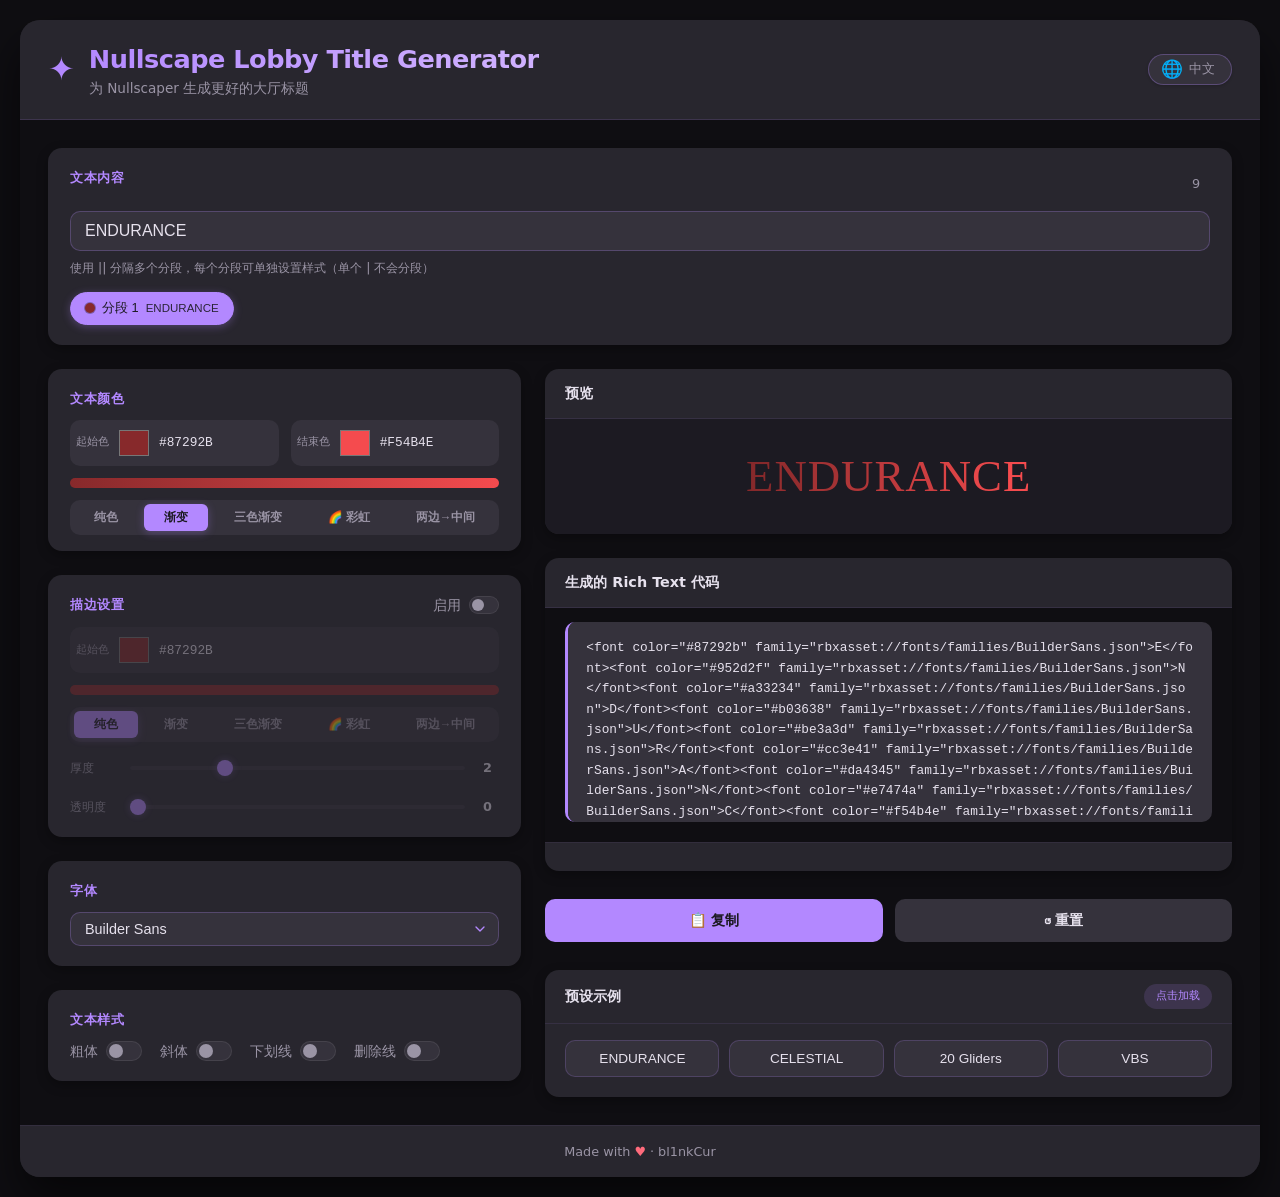
==== commit a913a54d: "QoL Updated Again You can now see how the font look like, Love from Deepseek Harness" ====
--- a/index.html
+++ b/index.html
@@ -218,6 +218,7 @@
 
     </div>
 
+    <script src="font-faces.js"></script>
     <script src="script.js"></script>
 </body>
 </html>
--- a/styles.css
+++ b/styles.css
@@ -648,7 +648,7 @@
 }
 .preview-inner {
   font-size: 2.8rem;
-  font-weight: 700;
+  font-weight: 400;
   letter-spacing: 1px;
   line-height: 1.3;
   text-align: center;
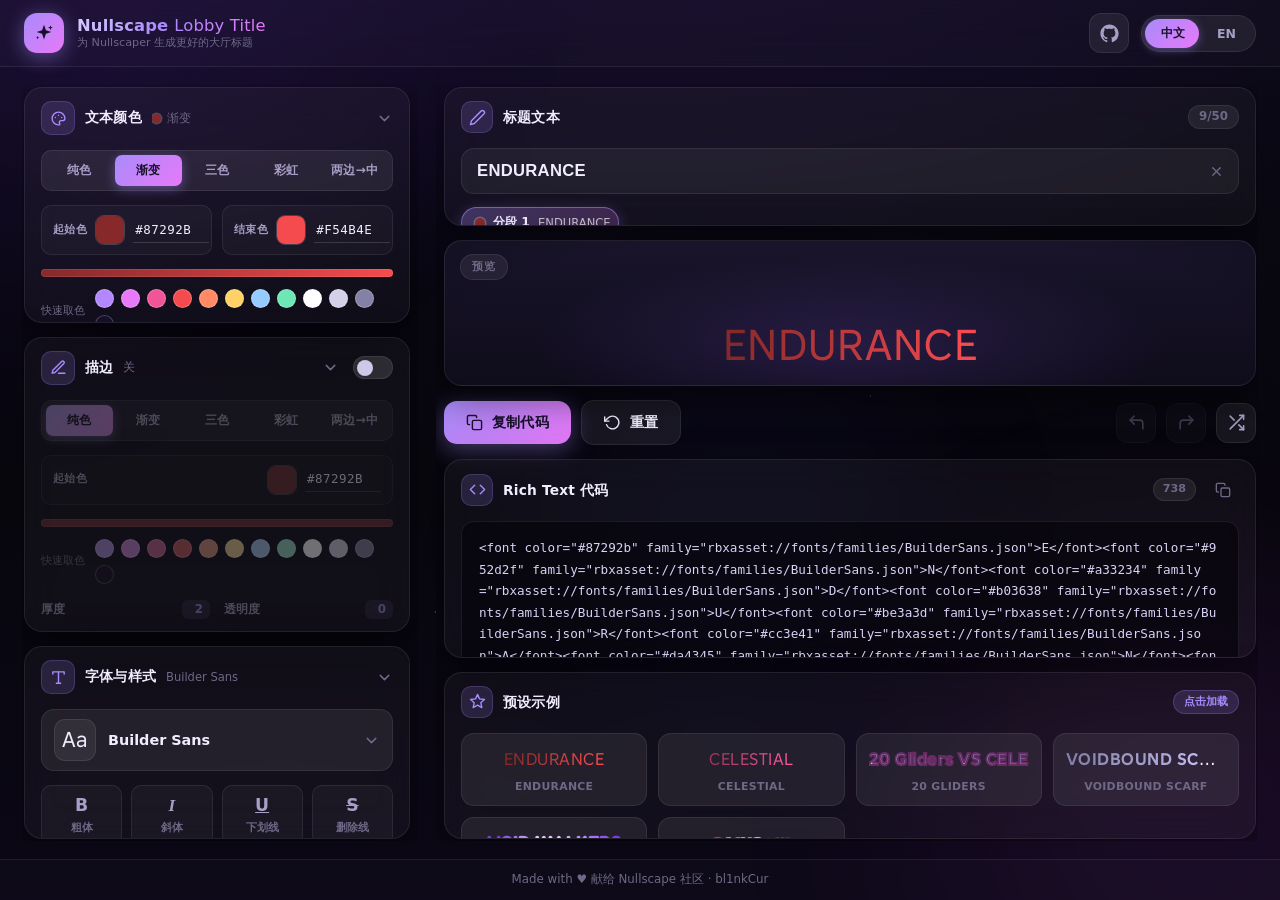
==== commit 914b6220: "重构：全新 UI/UX —— 深空紫玻璃拟态设计、流畅动效与效率工具 - 全新布局：桌面双栏独立滚动 + 吸顶预览；移动端单栏自适应 - 新设计系统：极光动态背景、玻璃拟态卡片、渐变按钮、涟漪反馈 -" ====
--- a/index.html
+++ b/index.html
@@ -3,220 +3,429 @@
 <head>
     <meta charset="UTF-8" />
     <meta name="viewport" content="width=device-width, initial-scale=1.0" />
-    <title>Nullscape Lobby Generator</title>
+    <title>Nullscape Lobby Title Generator</title>
+    <meta name="description" content="为 Nullscape 玩家生成大厅标题（Lobby Title）富文本代码的可视化工具" />
+    <meta name="theme-color" content="#07060d" />
+    <link rel="icon" type="image/svg+xml" href="favicon.svg" />
     <link rel="stylesheet" href="styles.css" />
 </head>
 <body>
+    <!-- 背景：极光 + 星空 -->
+    <div class="bg" aria-hidden="true">
+        <div class="bg-blob bg-blob-1"></div>
+        <div class="bg-blob bg-blob-2"></div>
+        <div class="bg-blob bg-blob-3"></div>
+        <div class="bg-stars"></div>
+    </div>
+
     <div class="app" id="app">
 
+        <!-- ===== 顶栏 ===== -->
         <header class="app-header">
-            <div class="header-content">
-                <div class="header-brand">
-                    <span class="brand-icon">✦</span>
-                    <div>
-                        <h1 data-i18n="brandTitle">Nullscape Lobby Title Generator</h1>
-                        <p class="header-sub" data-i18n="brandSub">为 Nullscaper 生成更好的大厅标题</p>
-                    </div>
+            <div class="brand">
+                <span class="brand-mark" aria-hidden="true">
+                    <svg viewBox="0 0 24 24" fill="none" stroke="currentColor" stroke-width="2" stroke-linecap="round" stroke-linejoin="round">
+                        <path d="M12 3l2.1 6.1L20 11l-5.9 1.9L12 19l-2.1-6.1L4 11l5.9-1.9z" fill="currentColor" stroke="none"/>
+                        <path d="M19 3.5l.7 2 2 .7-2 .7-.7 2-.7-2-2-.7 2-.7z" fill="currentColor" stroke="none"/>
+                        <path d="M5 15l.5 1.5L7 17l-1.5.5L5 19l-.5-1.5L3 17l1.5-.5z" fill="currentColor" stroke="none"/>
+                    </svg>
+                </span>
+                <span class="brand-text">
+                    <span class="brand-title">Nullscape <span class="brand-title-accent">Lobby Title</span></span>
+                    <span class="brand-sub" data-i18n="brandSub">为 Nullscaper 生成更好的大厅标题</span>
+                </span>
+            </div>
+            <div class="header-actions">
+                <a class="icon-btn" id="githubLink" href="https://github.com/Bl1nkCur0720/Nullscape-Lobby-Title-Generator"
+                    target="_blank" rel="noopener" data-i18n-title="githubLinkTitle" aria-label="GitHub">
+                    <svg viewBox="0 0 24 24" fill="currentColor" stroke="none">
+                        <path d="M12 .5C5.65.5.5 5.65.5 12c0 5.08 3.29 9.39 7.86 10.91.58.11.79-.25.79-.55 0-.27-.01-1.17-.02-2.12-3.2.7-3.88-1.36-3.88-1.36-.52-1.33-1.28-1.68-1.28-1.68-1.04-.71.08-.7.08-.7 1.15.08 1.76 1.19 1.76 1.19 1.03 1.75 2.69 1.25 3.34.95.1-.74.4-1.25.72-1.54-2.55-.29-5.24-1.28-5.24-5.68 0-1.26.45-2.28 1.19-3.09-.12-.29-.52-1.46.11-3.05 0 0 .97-.31 3.18 1.18a11.1 11.1 0 0 1 5.78 0c2.21-1.49 3.18-1.18 3.18-1.18.63 1.59.23 2.76.11 3.05.74.81 1.19 1.83 1.19 3.09 0 4.41-2.69 5.38-5.25 5.67.41.35.77 1.05.77 2.12 0 1.53-.01 2.76-.01 3.14 0 .3.2.66.8.55A11.51 11.51 0 0 0 23.5 12C23.5 5.65 18.35.5 12 .5z"/>
+                    </svg>
+                </a>
+                <div class="lang-switch" id="langSwitch" role="group" data-i18n-title="langTitle" aria-label="Language">
+                    <span class="lang-thumb" id="langThumb" aria-hidden="true"></span>
+                    <button type="button" class="lang-opt active" data-lang="zh">中文</button>
+                    <button type="button" class="lang-opt" data-lang="en">EN</button>
                 </div>
-                <button class="lang-toggle" id="langToggle" aria-label="切换语言" title="切换语言 / Toggle Language">
-                    <span class="lang-icon">🌐</span>
-                    <span class="lang-text" id="langLabel">中文</span>
-                </button>
             </div>
         </header>
 
-        <main class="app-main">
-
-            <!-- 顶部：文本输入 + 分段 -->
-            <section class="text-section">
-                <div class="text-section-head">
-                    <label class="section-label" for="textInput" data-i18n="textLabel">文本内容</label>
-                    <span class="input-char-count" id="charCount">9</span>
+        <!-- ===== 工作区 ===== -->
+        <main class="workspace">
+
+            <!-- 左侧：控制面板 -->
+            <aside class="controls" aria-label="Settings">
+                <div class="controls-scroll" id="controlsScroll">
+
+                    <!-- 文本颜色 -->
+                    <section class="panel" id="panelColor" style="--i:1">
+                        <div class="panel-head">
+                            <button type="button" class="panel-toggle" aria-expanded="true" aria-controls="colorBody">
+                                <span class="panel-icon" aria-hidden="true">
+                                    <svg viewBox="0 0 24 24" fill="none" stroke="currentColor" stroke-width="2" stroke-linecap="round" stroke-linejoin="round">
+                                        <path d="M12 21a9 9 0 1 1 9-9c0 1.7-1.3 3-3 3h-2.2a2.6 2.6 0 0 0-2.1 4.2c.3.5.3 1.1 0 1.4-.2.3-.6.4-1.1.4z"/>
+                                        <circle cx="7.5" cy="10.5" r="1" fill="currentColor" stroke="none"/>
+                                        <circle cx="12" cy="7.5" r="1" fill="currentColor" stroke="none"/>
+                                        <circle cx="16.5" cy="10.5" r="1" fill="currentColor" stroke="none"/>
+                                    </svg>
+                                </span>
+                                <span class="panel-title" data-i18n="textColorLabel">文本颜色</span>
+                                <span class="panel-summary" id="colorSummary"></span>
+                                <svg class="chevron" viewBox="0 0 24 24" fill="none" stroke="currentColor" stroke-width="2" stroke-linecap="round" stroke-linejoin="round">
+                                    <polyline points="6 9 12 15 18 9"/>
+                                </svg>
+                            </button>
+                        </div>
+                        <div class="panel-body" id="colorBody">
+                            <div class="panel-body-inner">
+                                <div class="mode-seg" id="textModeGroup" role="radiogroup">
+                                    <span class="mode-thumb" aria-hidden="true"></span>
+                                    <button type="button" class="mode-btn active" data-mode="solid" role="radio" aria-checked="true" data-i18n="solid">纯色</button>
+                                    <button type="button" class="mode-btn" data-mode="gradient" role="radio" aria-checked="false" data-i18n="gradient">渐变</button>
+                                    <button type="button" class="mode-btn" data-mode="three" role="radio" aria-checked="false" data-i18n="three">三色</button>
+                                    <button type="button" class="mode-btn" data-mode="rainbow" role="radio" aria-checked="false" data-i18n="rainbow">彩虹</button>
+                                    <button type="button" class="mode-btn" data-mode="edge" role="radio" aria-checked="false" data-i18n="edge">两边→中</button>
+                                </div>
+
+                                <div class="color-fields" id="textColors">
+                                    <div class="color-field" id="textStartColorGroup">
+                                        <label class="field-label" id="textStartColorLabel" for="textStartColor" data-i18n="startColorLabel">起始色</label>
+                                        <div class="field-row">
+                                            <label class="swatch" data-for="textStartColor">
+                                                <input type="color" id="textStartColor" value="#87292B" />
+                                                <span class="swatch-cover" aria-hidden="true"></span>
+                                            </label>
+                                            <input type="text" class="hex-input" id="textStartColorHex" value="#87292B" maxlength="7" spellcheck="false" autocomplete="off" />
+                                        </div>
+                                    </div>
+                                    <div class="color-field" id="textMidColorGroup" hidden>
+                                        <label class="field-label" id="textMidColorLabel" for="textMidColor" data-i18n="midColorLabel">中间色</label>
+                                        <div class="field-row">
+                                            <label class="swatch" data-for="textMidColor">
+                                                <input type="color" id="textMidColor" value="#B03A40" />
+                                                <span class="swatch-cover" aria-hidden="true"></span>
+                                            </label>
+                                            <input type="text" class="hex-input" id="textMidColorHex" value="#B03A40" maxlength="7" spellcheck="false" autocomplete="off" />
+                                        </div>
+                                    </div>
+                                    <div class="color-field" id="textEndColorGroup">
+                                        <label class="field-label" id="textEndColorLabel" for="textEndColor" data-i18n="endColorLabel">结束色</label>
+                                        <div class="field-row">
+                                            <label class="swatch" data-for="textEndColor">
+                                                <input type="color" id="textEndColor" value="#F54B4E" />
+                                                <span class="swatch-cover" aria-hidden="true"></span>
+                                            </label>
+                                            <input type="text" class="hex-input" id="textEndColorHex" value="#F54B4E" maxlength="7" spellcheck="false" autocomplete="off" />
+                                        </div>
+                                    </div>
+                                </div>
+
+                                <p class="rainbow-note" id="textRainbowNote" hidden data-i18n="rainbowNote">彩虹模式：颜色按色相自动生成</p>
+                                <div class="gradient-preview" id="textGradientPreview"></div>
+                                <div class="swatch-row" data-section="text">
+                                    <span class="swatch-label" data-i18n="quickColors">快速取色</span>
+                                    <div class="swatch-list" id="textSwatches"></div>
+                                </div>
+                            </div>
+                        </div>
+                    </section>
+
+                    <!-- 描边 -->
+                    <section class="panel" id="panelStroke" style="--i:2">
+                        <div class="panel-head">
+                            <button type="button" class="panel-toggle" aria-expanded="true" aria-controls="strokeBody">
+                                <span class="panel-icon" aria-hidden="true">
+                                    <svg viewBox="0 0 24 24" fill="none" stroke="currentColor" stroke-width="2" stroke-linecap="round" stroke-linejoin="round">
+                                        <path d="M12 20h9"/>
+                                        <path d="M16.5 3.5a2.1 2.1 0 0 1 3 3L7 19l-4 1 1-4z"/>
+                                    </svg>
+                                </span>
+                                <span class="panel-title" data-i18n="strokeSettings">描边</span>
+                                <span class="panel-summary" id="strokeSummary"></span>
+                                <svg class="chevron" viewBox="0 0 24 24" fill="none" stroke="currentColor" stroke-width="2" stroke-linecap="round" stroke-linejoin="round">
+                                    <polyline points="6 9 12 15 18 9"/>
+                                </svg>
+                            </button>
+                            <label class="switch" title="" id="strokeSwitchLabel">
+                                <input type="checkbox" id="optStroke" />
+                                <span class="switch-track"><span class="switch-knob"></span></span>
+                            </label>
+                        </div>
+                        <div class="panel-body" id="strokeBody">
+                            <div class="panel-body-inner">
+                                <div class="mode-seg" id="strokeModeGroup" role="radiogroup">
+                                    <span class="mode-thumb" aria-hidden="true"></span>
+                                    <button type="button" class="mode-btn active" data-mode="solid" role="radio" aria-checked="true" data-i18n="solid">纯色</button>
+                                    <button type="button" class="mode-btn" data-mode="gradient" role="radio" aria-checked="false" data-i18n="gradient">渐变</button>
+                                    <button type="button" class="mode-btn" data-mode="three" role="radio" aria-checked="false" data-i18n="three">三色</button>
+                                    <button type="button" class="mode-btn" data-mode="rainbow" role="radio" aria-checked="false" data-i18n="rainbow">彩虹</button>
+                                    <button type="button" class="mode-btn" data-mode="edge" role="radio" aria-checked="false" data-i18n="edge">两边→中</button>
+                                </div>
+
+                                <div class="color-fields" id="strokeColors">
+                                    <div class="color-field" id="strokeStartColorGroup">
+                                        <label class="field-label" id="strokeStartColorLabel" for="strokeStartColor" data-i18n="startColorLabel">起始色</label>
+                                        <div class="field-row">
+                                            <label class="swatch" data-for="strokeStartColor">
+                                                <input type="color" id="strokeStartColor" value="#87292B" />
+                                                <span class="swatch-cover" aria-hidden="true"></span>
+                                            </label>
+                                            <input type="text" class="hex-input" id="strokeStartColorHex" value="#87292B" maxlength="7" spellcheck="false" autocomplete="off" />
+                                        </div>
+                                    </div>
+                                    <div class="color-field" id="strokeMidColorGroup" hidden>
+                                        <label class="field-label" id="strokeMidColorLabel" for="strokeMidColor" data-i18n="midColorLabel">中间色</label>
+                                        <div class="field-row">
+                                            <label class="swatch" data-for="strokeMidColor">
+                                                <input type="color" id="strokeMidColor" value="#B03A40" />
+                                                <span class="swatch-cover" aria-hidden="true"></span>
+                                            </label>
+                                            <input type="text" class="hex-input" id="strokeMidColorHex" value="#B03A40" maxlength="7" spellcheck="false" autocomplete="off" />
+                                        </div>
+                                    </div>
+                                    <div class="color-field" id="strokeEndColorGroup">
+                                        <label class="field-label" id="strokeEndColorLabel" for="strokeEndColor" data-i18n="endColorLabel">结束色</label>
+                                        <div class="field-row">
+                                            <label class="swatch" data-for="strokeEndColor">
+                                                <input type="color" id="strokeEndColor" value="#F54B4E" />
+                                                <span class="swatch-cover" aria-hidden="true"></span>
+                                            </label>
+                                            <input type="text" class="hex-input" id="strokeEndColorHex" value="#F54B4E" maxlength="7" spellcheck="false" autocomplete="off" />
+                                        </div>
+                                    </div>
+                                </div>
+
+                                <p class="rainbow-note" id="strokeRainbowNote" hidden data-i18n="rainbowNote">彩虹模式：颜色按色相自动生成</p>
+                                <div class="gradient-preview" id="strokeGradientPreview"></div>
+                                <div class="swatch-row" data-section="stroke">
+                                    <span class="swatch-label" data-i18n="quickColors">快速取色</span>
+                                    <div class="swatch-list" id="strokeSwatches"></div>
+                                </div>
+                                <div class="slider-row">
+                                    <div class="slider-field">
+                                        <div class="slider-head">
+                                            <label for="strokeThickness" data-i18n="thickness">厚度</label>
+                                            <span class="slider-val" id="strokeThicknessVal">2</span>
+                                        </div>
+                                        <input type="range" id="strokeThickness" min="0.5" max="6" step="0.5" value="2" />
+                                    </div>
+                                    <div class="slider-field">
+                                        <div class="slider-head">
+                                            <label for="strokeTransparency" data-i18n="opacity">透明度</label>
+                                            <span class="slider-val" id="strokeTransparencyVal">0</span>
+                                        </div>
+                                        <input type="range" id="strokeTransparency" min="0" max="1" step="0.05" value="0" />
+                                    </div>
+                                </div>
+                            </div>
+                        </div>
+                    </section>
+
+                    <!-- 字体与样式 -->
+                    <section class="panel" id="panelFont" style="--i:3">
+                        <div class="panel-head">
+                            <button type="button" class="panel-toggle" aria-expanded="true" aria-controls="fontBody">
+                                <span class="panel-icon" aria-hidden="true">
+                                    <svg viewBox="0 0 24 24" fill="none" stroke="currentColor" stroke-width="2" stroke-linecap="round" stroke-linejoin="round">
+                                        <polyline points="4 7 4 4 20 4 20 7"/>
+                                        <line x1="9" y1="20" x2="15" y2="20"/>
+                                        <line x1="12" y1="4" x2="12" y2="20"/>
+                                    </svg>
+                                </span>
+                                <span class="panel-title" data-i18n="fontLabel">字体与样式</span>
+                                <span class="panel-summary" id="fontSummary"></span>
+                                <svg class="chevron" viewBox="0 0 24 24" fill="none" stroke="currentColor" stroke-width="2" stroke-linecap="round" stroke-linejoin="round">
+                                    <polyline points="6 9 12 15 18 9"/>
+                                </svg>
+                            </button>
+                        </div>
+                        <div class="panel-body" id="fontBody">
+                            <div class="panel-body-inner">
+                                <div class="font-picker" id="fontPicker">
+                                    <button type="button" class="font-picker-btn" id="fontPickerBtn" aria-haspopup="listbox" aria-expanded="false">
+                                        <span class="font-sample" id="fontCurrentSample" aria-hidden="true">Aa</span>
+                                        <span class="font-name" id="fontCurrentName">Builder Sans</span>
+                                        <svg class="chevron" viewBox="0 0 24 24" fill="none" stroke="currentColor" stroke-width="2" stroke-linecap="round" stroke-linejoin="round">
+                                            <polyline points="6 9 12 15 18 9"/>
+                                        </svg>
+                                    </button>
+                                    <div class="font-dropdown" id="fontDropdown" hidden>
+                                        <div class="font-search">
+                                            <svg viewBox="0 0 24 24" fill="none" stroke="currentColor" stroke-width="2" stroke-linecap="round" stroke-linejoin="round" aria-hidden="true">
+                                                <circle cx="11" cy="11" r="7"/>
+                                                <line x1="21" y1="21" x2="16.65" y2="16.65"/>
+                                            </svg>
+                                            <input type="text" id="fontSearch" data-i18n-placeholder="fontSearchPlaceholder" placeholder="搜索字体…" autocomplete="off" spellcheck="false" />
+                                            <kbd>Esc</kbd>
+                                        </div>
+                                        <div class="font-list" id="fontList" role="listbox" aria-label="Fonts"></div>
+                                    </div>
+                                </div>
+
+                                <div class="style-toggles" id="styleToggles">
+                                    <button type="button" class="chip" data-style="bold" aria-pressed="false" data-i18n-title="bold">
+                                        <span class="chip-glyph" style="font-weight:800">B</span>
+                                        <span class="chip-label" data-i18n="bold">粗体</span>
+                                    </button>
+                                    <button type="button" class="chip" data-style="italic" aria-pressed="false" data-i18n-title="italic">
+                                        <span class="chip-glyph" style="font-style:italic;font-family:Georgia,serif">I</span>
+                                        <span class="chip-label" data-i18n="italic">斜体</span>
+                                    </button>
+                                    <button type="button" class="chip" data-style="underline" aria-pressed="false" data-i18n-title="underline">
+                                        <span class="chip-glyph" style="text-decoration:underline">U</span>
+                                        <span class="chip-label" data-i18n="underline">下划线</span>
+                                    </button>
+                                    <button type="button" class="chip" data-style="strike" aria-pressed="false" data-i18n-title="strikethrough">
+                                        <span class="chip-glyph" style="text-decoration:line-through">S</span>
+                                        <span class="chip-label" data-i18n="strikethrough">删除线</span>
+                                    </button>
+                                </div>
+                            </div>
+                        </div>
+                    </section>
+
                 </div>
-                <input type="text" id="textInput" class="input-text" value="ENDURANCE"
-                    data-i18n-placeholder="textPlaceholder" placeholder="输入标题，用 || 分隔分段..." />
-                <p class="text-hint" data-i18n="textHint">使用 || 分隔多个分段，每个分段可单独设置样式</p>
-                <div class="segment-tabs" id="segmentTabs"></div>
+            </aside>
+
+            <!-- 右侧：结果区 -->
+            <section class="stage">
+                <div class="stage-scroll" id="stageScroll">
+
+                    <!-- 标题文本 -->
+                    <section class="panel" style="--i:0">
+                        <div class="panel-head head-static">
+                            <span class="panel-icon" aria-hidden="true">
+                                <svg viewBox="0 0 24 24" fill="none" stroke="currentColor" stroke-width="2" stroke-linecap="round" stroke-linejoin="round">
+                                    <path d="M17 3a2.8 2.8 0 1 1 4 4L7.5 20.5 2 22l1.5-5.5z"/>
+                                </svg>
+                            </span>
+                            <span class="panel-title" data-i18n="textLabel">标题文本</span>
+                            <span class="char-count" id="charCount">9/50</span>
+                        </div>
+                        <div class="panel-body">
+                            <div class="panel-body-inner">
+                                <div class="input-wrap">
+                                    <input type="text" id="textInput" class="title-input" value="ENDURANCE" maxlength="50"
+                                        data-i18n-placeholder="textPlaceholder" placeholder="输入标题，用 || 分隔分段…" autocomplete="off" spellcheck="false" />
+                                    <button type="button" class="input-clear" id="inputClear" data-i18n-title="clearText" aria-label="Clear" hidden>
+                                        <svg viewBox="0 0 24 24" fill="none" stroke="currentColor" stroke-width="2" stroke-linecap="round" stroke-linejoin="round">
+                                            <line x1="18" y1="6" x2="6" y2="18"/>
+                                            <line x1="6" y1="6" x2="18" y2="18"/>
+                                        </svg>
+                                    </button>
+                                </div>
+                                <div class="segments" id="segmentChips"></div>
+                                <p class="hint" data-i18n="textHint">使用 || 分隔多个分段，每个分段可单独设置样式</p>
+                            </div>
+                        </div>
+                    </section>
+
+                    <!-- 预览（桌面端吸顶） -->
+                    <section class="preview-card" id="previewCard" style="--i:4">
+                        <div class="preview-stage" id="previewContainer">
+                            <div class="preview-vignette" aria-hidden="true"></div>
+                            <div class="preview-inner" id="previewInner">
+                                <span id="previewRender">ENDURANCE</span>
+                            </div>
+                            <span class="preview-tag" data-i18n="previewTitle">预览</span>
+                        </div>
+                    </section>
+
+                    <!-- 操作栏 -->
+                    <div class="action-row" style="--i:5">
+                        <button type="button" class="btn btn-primary" id="copyBtn">
+                            <svg class="btn-icon" viewBox="0 0 24 24" fill="none" stroke="currentColor" stroke-width="2" stroke-linecap="round" stroke-linejoin="round">
+                                <rect x="9" y="9" width="13" height="13" rx="2"/>
+                                <path d="M5 15H4a2 2 0 0 1-2-2V4a2 2 0 0 1 2-2h9a2 2 0 0 1 2 2v1"/>
+                            </svg>
+                            <span data-i18n="copyBtn">复制代码</span>
+                        </button>
+                        <button type="button" class="btn btn-ghost" id="resetBtn">
+                            <svg class="btn-icon" viewBox="0 0 24 24" fill="none" stroke="currentColor" stroke-width="2" stroke-linecap="round" stroke-linejoin="round">
+                                <polyline points="1 4 1 10 7 10"/>
+                                <path d="M3.51 15a9 9 0 1 0 2.13-9.36L1 10"/>
+                            </svg>
+                            <span data-i18n="resetBtn">重置</span>
+                        </button>
+                        <span class="action-gap"></span>
+                        <button type="button" class="icon-btn" id="undoBtn" data-i18n-title="undoTitle" aria-label="Undo">
+                            <svg viewBox="0 0 24 24" fill="none" stroke="currentColor" stroke-width="2" stroke-linecap="round" stroke-linejoin="round">
+                                <polyline points="9 14 4 9 9 4"/>
+                                <path d="M20 20v-7a4 4 0 0 0-4-4H4"/>
+                            </svg>
+                        </button>
+                        <button type="button" class="icon-btn" id="redoBtn" data-i18n-title="redoTitle" aria-label="Redo">
+                            <svg viewBox="0 0 24 24" fill="none" stroke="currentColor" stroke-width="2" stroke-linecap="round" stroke-linejoin="round">
+                                <polyline points="15 14 20 9 15 4"/>
+                                <path d="M4 20v-7a4 4 0 0 1 4-4h12"/>
+                            </svg>
+                        </button>
+                        <button type="button" class="icon-btn" id="randomBtn" data-i18n-title="randomTitle" aria-label="Random">
+                            <svg viewBox="0 0 24 24" fill="none" stroke="currentColor" stroke-width="2" stroke-linecap="round" stroke-linejoin="round">
+                                <polyline points="16 3 21 3 21 8"/>
+                                <line x1="4" y1="20" x2="21" y2="3"/>
+                                <polyline points="21 16 21 21 16 21"/>
+                                <line x1="15" y1="15" x2="21" y2="21"/>
+                                <line x1="4" y1="4" x2="9" y2="9"/>
+                            </svg>
+                        </button>
+                    </div>
+
+                    <!-- 代码 -->
+                    <section class="panel" style="--i:6">
+                        <div class="panel-head head-static">
+                            <span class="panel-icon" aria-hidden="true">
+                                <svg viewBox="0 0 24 24" fill="none" stroke="currentColor" stroke-width="2" stroke-linecap="round" stroke-linejoin="round">
+                                    <polyline points="16 18 22 12 16 6"/>
+                                    <polyline points="8 6 2 12 8 18"/>
+                                </svg>
+                            </span>
+                            <span class="panel-title" data-i18n="codeTitle">Rich Text 代码</span>
+                            <span class="code-len" id="codeLen" data-i18n-title="codeLenTitle">0</span>
+                            <button type="button" class="mini-btn" id="codeCopyBtn" data-i18n-title="copyBtn" aria-label="Copy code">
+                                <svg viewBox="0 0 24 24" fill="none" stroke="currentColor" stroke-width="2" stroke-linecap="round" stroke-linejoin="round">
+                                    <rect x="9" y="9" width="13" height="13" rx="2"/>
+                                    <path d="M5 15H4a2 2 0 0 1-2-2V4a2 2 0 0 1 2-2h9a2 2 0 0 1 2 2v1"/>
+                                </svg>
+                            </button>
+                        </div>
+                        <div class="panel-body">
+                            <div class="panel-body-inner">
+                                <pre class="code-block" id="codeBlock"><code id="codeContent"></code></pre>
+                            </div>
+                        </div>
+                    </section>
+
+                    <!-- 预设 -->
+                    <section class="panel" style="--i:7">
+                        <div class="panel-head head-static">
+                            <span class="panel-icon" aria-hidden="true">
+                                <svg viewBox="0 0 24 24" fill="none" stroke="currentColor" stroke-width="2" stroke-linecap="round" stroke-linejoin="round">
+                                    <path d="M12 2l2.9 6.3 6.9.8-5.1 4.7 1.4 6.8-6.1-3.4-6.1 3.4 1.4-6.8L2.3 9.1l6.9-.8z"/>
+                                </svg>
+                            </span>
+                            <span class="panel-title" data-i18n="presetTitle">预设示例</span>
+                            <span class="panel-badge" data-i18n="presetBadge">点击加载</span>
+                        </div>
+                        <div class="panel-body">
+                            <div class="panel-body-inner">
+                                <div class="preset-grid" id="presetGrid"></div>
+                            </div>
+                        </div>
+                    </section>
+
+                </div>
             </section>
-
-            <!-- 左侧控制面板 -->
-            <aside class="control-panel">
-
-                <!-- 文本颜色 -->
-                <section class="control-section color-section">
-                    <label class="section-label" data-i18n="textColorLabel">文本颜色</label>
-                    <div class="color-pickers">
-                        <div class="color-picker-group" id="textStartColorGroup">
-                            <label class="color-label" id="textStartColorLabel" for="textStartColor" data-i18n="startColorLabel">起始色</label>
-                            <input type="color" id="textStartColor" class="color-picker" value="#87292B" />
-                            <input type="text" class="color-hex" id="textStartColorHex" value="#87292B" />
-                        </div>
-                        <div class="color-picker-group" id="textMidColorGroup" style="display:none;">
-                            <label class="color-label" id="textMidColorLabel" for="textMidColor" data-i18n="midColorLabel">中间色</label>
-                            <input type="color" id="textMidColor" class="color-picker" value="#B03A40" />
-                            <input type="text" class="color-hex" id="textMidColorHex" value="#B03A40" />
-                        </div>
-                        <div class="color-picker-group" id="textEndColorGroup">
-                            <label class="color-label" id="textEndColorLabel" for="textEndColor" data-i18n="endColorLabel">结束色</label>
-                            <input type="color" id="textEndColor" class="color-picker" value="#F54B4E" />
-                            <input type="text" class="color-hex" id="textEndColorHex" value="#F54B4E" />
-                        </div>
-                    </div>
-                    <div class="gradient-preview" id="textGradientPreview" style="background: linear-gradient(90deg, #87292B, #F54B4E);"></div>
-                    <div class="mode-button-group" id="textModeGroup">
-                        <button class="mode-btn" data-mode="solid" data-i18n="solid">纯色</button>
-                        <button class="mode-btn active" data-mode="gradient" data-i18n="gradient">渐变</button>
-                        <button class="mode-btn" data-mode="three" data-i18n="three">三色渐变</button>
-                        <button class="mode-btn" data-mode="rainbow" data-i18n="rainbow">🌈 彩虹</button>
-                        <button class="mode-btn" data-mode="edge" data-i18n="edge">两边→中间</button>
-                    </div>
-                </section>
-
-                <!-- 描边设置 -->
-                <section class="control-section stroke-section">
-                    <div class="stroke-header">
-                        <label class="section-label" style="margin-bottom:0;" data-i18n="strokeSettings">描边设置</label>
-                        <label class="toggle-item toggle-sm">
-                            <span class="toggle-label" data-i18n="enable">启用</span>
-                            <input type="checkbox" class="toggle-input" id="optStroke" />
-                            <span class="toggle-track"></span>
-                        </label>
-                    </div>
-                    <div class="stroke-color-area" id="strokeColorArea" style="opacity:0.4; pointer-events:none;">
-                        <div class="color-pickers">
-                            <div class="color-picker-group" id="strokeStartColorGroup">
-                                <label class="color-label" id="strokeStartColorLabel" for="strokeStartColor" data-i18n="startColorLabel">起始色</label>
-                                <input type="color" id="strokeStartColor" class="color-picker" value="#87292B" />
-                                <input type="text" class="color-hex" id="strokeStartColorHex" value="#87292B" />
-                            </div>
-                            <div class="color-picker-group" id="strokeMidColorGroup" style="display:none;">
-                                <label class="color-label" id="strokeMidColorLabel" for="strokeMidColor" data-i18n="midColorLabel">中间色</label>
-                                <input type="color" id="strokeMidColor" class="color-picker" value="#B03A40" />
-                                <input type="text" class="color-hex" id="strokeMidColorHex" value="#B03A40" />
-                            </div>
-                            <div class="color-picker-group" id="strokeEndColorGroup">
-                                <label class="color-label" id="strokeEndColorLabel" for="strokeEndColor" data-i18n="endColorLabel">结束色</label>
-                                <input type="color" id="strokeEndColor" class="color-picker" value="#F54B4E" />
-                                <input type="text" class="color-hex" id="strokeEndColorHex" value="#F54B4E" />
-                            </div>
-                        </div>
-                        <div class="gradient-preview" id="strokeGradientPreview" style="background: linear-gradient(90deg, #87292B, #F54B4E);"></div>
-                        <div class="mode-button-group" id="strokeModeGroup">
-                            <button class="mode-btn" data-mode="solid" data-i18n="solid">纯色</button>
-                            <button class="mode-btn active" data-mode="gradient" data-i18n="gradient">渐变</button>
-                            <button class="mode-btn" data-mode="three" data-i18n="three">三色渐变</button>
-                            <button class="mode-btn" data-mode="rainbow" data-i18n="rainbow">🌈 彩虹</button>
-                            <button class="mode-btn" data-mode="edge" data-i18n="edge">两边→中间</button>
-                        </div>
-                        <div class="stroke-params">
-                            <div class="stroke-row">
-                                <div class="stroke-group">
-                                    <label class="stroke-label" for="strokeThickness" data-i18n="thickness">厚度</label>
-                                    <input type="range" id="strokeThickness" class="range-input" min="0.5" max="6" step="0.5" value="2" />
-                                    <span class="range-value" id="strokeThicknessVal">2</span>
-                                </div>
-                                <div class="stroke-group">
-                                    <label class="stroke-label" for="strokeTransparency" data-i18n="opacity">透明度</label>
-                                    <input type="range" id="strokeTransparency" class="range-input" min="0" max="1" step="0.05" value="0" />
-                                    <span class="range-value" id="strokeTransparencyVal">0</span>
-                                </div>
-                            </div>
-                        </div>
-                    </div>
-                </section>
-
-                <!-- 字体 -->
-                <section class="control-section">
-                    <label class="section-label" for="fontSelect" data-i18n="fontLabel">字体</label>
-                    <select id="fontSelect" class="select-control"></select>
-                </section>
-
-                <!-- 样式开关 -->
-                <section class="control-section">
-                    <label class="section-label" data-i18n="textStyleLabel">文本样式</label>
-                    <div class="toggle-group">
-                        <label class="toggle-item">
-                            <span class="toggle-label" data-i18n="bold">粗体</span>
-                            <input type="checkbox" class="toggle-input" id="optBold" />
-                            <span class="toggle-track"></span>
-                        </label>
-                        <label class="toggle-item">
-                            <span class="toggle-label" data-i18n="italic">斜体</span>
-                            <input type="checkbox" class="toggle-input" id="optItalic" />
-                            <span class="toggle-track"></span>
-                        </label>
-                        <label class="toggle-item">
-                            <span class="toggle-label" data-i18n="underline">下划线</span>
-                            <input type="checkbox" class="toggle-input" id="optUnderline" />
-                            <span class="toggle-track"></span>
-                        </label>
-                        <label class="toggle-item">
-                            <span class="toggle-label" data-i18n="strikethrough">删除线</span>
-                            <input type="checkbox" class="toggle-input" id="optStrikethrough" />
-                            <span class="toggle-track"></span>
-                        </label>
-                    </div>
-                </section>
-
-            </aside>
-
-            <!-- 右侧预览面板 -->
-            <section class="preview-panel">
-
-                <!-- 预览 -->
-                <div class="preview-card">
-                    <div class="preview-header">
-                        <span class="preview-title" data-i18n="previewTitle">预览</span>
-                    </div>
-                    <div class="preview-container" id="previewContainer">
-                        <div class="preview-inner" id="previewInner">
-                            <span id="previewRender" style="display:inline-block;">ENDURANCE</span>
-                        </div>
-                    </div>
-                </div>
-
-                <!-- 代码 -->
-                <div class="code-card">
-                    <div class="code-header">
-                        <span class="code-title" data-i18n="codeTitle">生成的 Rich Text 代码</span>
-                    </div>
-                    <div class="code-wrapper">
-                        <pre class="code-block" id="codeBlock"><code id="codeContent">&lt;font color="#87292B"&gt;E&lt;/font&gt;...</code></pre>
-                    </div>
-                    <div class="code-footer">
-                        <span class="code-hint"></span>
-                    </div>
-                </div>
-
-                <!-- 操作栏（复制/重置） -->
-                <div class="action-bar">
-                    <button class="btn-primary" id="copyBtn" data-i18n="copyBtn">📋 复制</button>
-                    <button class="btn-secondary" id="resetBtn" data-i18n="resetBtn">↺ 重置</button>
-                </div>
-
-                <!-- 预设卡片 -->
-                <div class="preset-card">
-                    <div class="preset-header">
-                        <span class="preset-title" data-i18n="presetTitle">预设示例</span>
-                        <span class="preset-badge" data-i18n="presetBadge">点击加载</span>
-                    </div>
-                    <div class="preset-grid">
-                        <button class="preset-btn" data-preset="endurance">ENDURANCE</button>
-                        <button class="preset-btn" data-preset="celestial">CELESTIAL</button>
-                        <button class="preset-btn" data-preset="gliders">20 Gliders</button>
-                        <button class="preset-btn" data-preset="vbs">VBS</button>
-                    </div>
-                </div>
-
-            </section>
-
         </main>
 
+        <!-- ===== 底栏 ===== -->
         <footer class="app-footer">
-            <p>Made with <span class="heart">♥</span> · bl1nkCur</p>
+            <span data-i18n="footerText">Made with ♥ 献给 Nullscape 社区 · bl1nkCur</span>
         </footer>
-
     </div>
+
+    <!-- 通知 -->
+    <div class="toast-root" id="toastRoot" aria-live="polite"></div>
 
     <script src="font-faces.js"></script>
     <script src="script.js"></script>
--- a/styles.css
+++ b/styles.css
@@ -1,820 +1,1908 @@
-/* ===== RESET & BASE ===== */
+/* =========================================================
+   Nullscape Lobby Title Generator — 全新设计系统
+   深空紫主题 · 玻璃拟态 · 流畅动效
+   ========================================================= */
+
+/* ---------- 设计令牌 ---------- */
+:root {
+  --bg: #07060d;
+  --surface: rgba(255, 255, 255, 0.04);
+  --surface-2: rgba(255, 255, 255, 0.07);
+  --surface-3: rgba(255, 255, 255, 0.11);
+  --border: rgba(255, 255, 255, 0.08);
+  --border-strong: rgba(167, 139, 250, 0.38);
+  --text: #f1edff;
+  --text-dim: #a89fc6;
+  --text-faint: #6f6887;
+  --primary: #a78bfa;
+  --primary-2: #e879f9;
+  --primary-grad: linear-gradient(135deg, #a78bfa, #e879f9);
+  --primary-soft: rgba(167, 139, 250, 0.16);
+  --success: #34d399;
+  --danger: #f87171;
+  --radius-lg: 18px;
+  --radius-md: 13px;
+  --radius-sm: 10px;
+  --ease-out: cubic-bezier(0.22, 1, 0.36, 1);
+  --ease-spring: cubic-bezier(0.34, 1.45, 0.64, 1);
+  --ease-in-out: cubic-bezier(0.65, 0, 0.35, 1);
+  --t-fast: 0.16s;
+  --t-med: 0.3s;
+  --t-slow: 0.5s;
+  --shadow-card: 0 12px 40px rgba(0, 0, 0, 0.45);
+  --shadow-float: 0 18px 60px rgba(0, 0, 0, 0.55);
+  --ui-font: 'Segoe UI Variable', 'Segoe UI', system-ui, -apple-system, 'PingFang SC', 'Microsoft YaHei', sans-serif;
+  --mono-font: 'Cascadia Code', 'JetBrains Mono', 'Fira Code', ui-monospace, Consolas, monospace;
+}
+
+/* ---------- 基础重置 ---------- */
 * {
   margin: 0;
   padding: 0;
   box-sizing: border-box;
 }
 
-:root {
-  --md-bg: #0f0e12;
-  --md-surface: #1c1a22;
-  --md-surface2: #28262e;
-  --md-surface3: #35323c;
-  --md-primary: #b388ff;
-  --md-on-primary: #1c1a22;
-  --md-secondary: #7c6b9e;
-  --md-on-surface: #e6e1ed;
-  --md-on-surface-dim: #9a94a5;
-  --md-shadow: rgba(0, 0, 0, 0.6);
-  --radius-lg: 20px;
-  --radius-md: 14px;
-  --radius-sm: 10px;
-  --transition: 0.25s cubic-bezier(0.2, 0, 0, 1);
+[hidden] {
+  display: none !important;
+}
+
+html {
+  height: 100%;
 }
 
 body {
-  background: var(--md-bg);
-  color: var(--md-on-surface);
-  font-family: 'Segoe UI', system-ui, -apple-system, sans-serif;
-  min-height: 100vh;
-  display: flex;
-  justify-content: center;
-  padding: 20px;
+  background: var(--bg);
+  color: var(--text);
+  font-family: var(--ui-font);
+  min-height: 100dvh;
   line-height: 1.5;
-}
-
-/* ===== 自定义滚动条（MD3 风格） ===== */
-::-webkit-scrollbar {
-  width: 6px;
-  height: 6px;
-}
-::-webkit-scrollbar-track {
-  background: var(--md-surface3);
-  border-radius: 8px;
-}
-::-webkit-scrollbar-thumb {
-  background: var(--md-primary);
-  border-radius: 8px;
-  transition: var(--transition);
-}
-::-webkit-scrollbar-thumb:hover {
-  background: #d1b3ff;
-}
-
-/* 应用于代码块等内部滚动 */
-.code-block::-webkit-scrollbar {
-  width: 4px;
-  height: 4px;
-}
-.code-block::-webkit-scrollbar-track {
-  background: var(--md-surface2);
-}
-.code-block::-webkit-scrollbar-thumb {
-  background: var(--md-secondary);
-  border-radius: 4px;
-}
-
-/* ===== 自定义选择框（MD3 风格） ===== */
-.select-control {
-  width: 100%;
-  background: var(--md-surface3);
-  border: 1px solid rgba(179, 136, 255, 0.25);
-  border-radius: var(--radius-sm);
-  padding: 8px 36px 8px 14px;
-  color: var(--md-on-surface);
-  font-size: 0.9rem;
-  outline: none;
+  overflow: hidden;
+  -webkit-font-smoothing: antialiased;
+  text-rendering: optimizeLegibility;
+}
+
+button {
+  font-family: inherit;
+  color: inherit;
+  background: none;
+  border: none;
   cursor: pointer;
-  transition: var(--transition);
-  appearance: none;
-  -webkit-appearance: none;
-  background-image: url("data:image/svg+xml,%3Csvg xmlns='http://www.w3.org/2000/svg' width='16' height='16' viewBox='0 0 24 24' fill='none' stroke='%23b388ff' stroke-width='2' stroke-linecap='round' stroke-linejoin='round'%3E%3Cpolyline points='6 9 12 15 18 9'%3E%3C/polyline%3E%3C/svg%3E");
-  background-repeat: no-repeat;
-  background-position: right 10px center;
-  background-size: 16px;
-}
-.select-control:focus {
-  border-color: var(--md-primary);
-  box-shadow: 0 0 0 3px rgba(179, 136, 255, 0.15);
-}
-.select-control:hover {
-  border-color: var(--md-primary);
-}
-.select-control option {
-  background: var(--md-surface2);
-  color: var(--md-on-surface);
-}
-
-/* ===== APP ===== */
-.app {
-  max-width: 1440px;
-  width: 100%;
-  background: var(--md-surface);
-  border-radius: var(--radius-lg);
-  box-shadow: 0 24px 48px var(--md-shadow);
-  overflow: hidden;
-  display: flex;
-  flex-direction: column;
-  min-height: 90vh;
-}
-
-/* ===== HEADER ===== */
-.app-header {
-  padding: 20px 28px;
-  background: var(--md-surface2);
-  border-bottom: 1px solid rgba(179, 136, 255, 0.15);
-}
-.header-content {
-  display: flex;
-  justify-content: space-between;
-  align-items: center;
-}
-.header-brand {
-  display: flex;
-  align-items: center;
-  gap: 14px;
-}
-.brand-icon {
-  font-size: 2rem;
-  color: var(--md-primary);
-  animation: pulseGlow 3s infinite alternate;
-}
-@keyframes pulseGlow {
-  0% { filter: drop-shadow(0 0 4px rgba(179, 136, 255, 0.2)); }
-  100% { filter: drop-shadow(0 0 12px rgba(179, 136, 255, 0.6)); }
-}
-.header-brand h1 {
-  font-size: 1.6rem;
-  font-weight: 700;
-  letter-spacing: -0.5px;
-  background: linear-gradient(135deg, var(--md-primary), #d1b3ff);
-  -webkit-background-clip: text;
-  -webkit-text-fill-color: transparent;
-}
-.header-sub {
-  font-size: 0.85rem;
-  color: var(--md-on-surface-dim);
-  -webkit-text-fill-color: var(--md-on-surface-dim);
-}
-
-/* ===== 语言切换按钮（MD3 风格胶囊） ===== */
-.lang-toggle {
-  display: flex;
-  align-items: center;
-  gap: 6px;
-  padding: 6px 16px 6px 12px;
-  border: 1px solid rgba(179, 136, 255, 0.3);
-  border-radius: 100px;
-  background: var(--md-surface3);
-  color: var(--md-on-surface-dim);
-  font-size: 0.8rem;
-  font-weight: 500;
-  cursor: pointer;
-  transition: all var(--transition);
-  user-select: none;
-  position: relative;
-  overflow: hidden;
-  box-shadow: 0 1px 3px rgba(0,0,0,0.2);
-}
-
-.lang-toggle .lang-icon {
-  font-size: 1.1rem;
-  line-height: 1;
-}
-
-.lang-toggle .lang-text {
-  transition: color var(--transition);
-}
-
-.lang-toggle:hover {
-  border-color: var(--md-primary);
-  background: rgba(179, 136, 255, 0.12);
-  color: var(--md-on-surface);
-  box-shadow: 0 2px 8px rgba(179, 136, 255, 0.15);
-}
-
-.lang-toggle:active {
-  transform: scale(0.94);
-}
-
-.lang-toggle:focus-visible {
-  outline: 2px solid var(--md-primary);
-  outline-offset: 2px;
-}
-
-/* 点击涟漪效果 */
-.lang-toggle::after {
+}
+
+svg {
+  display: block;
+}
+
+/* ---------- 背景：极光 + 星空 ---------- */
+.bg {
+  position: fixed;
+  inset: 0;
+  z-index: -1;
+  overflow: hidden;
+  pointer-events: none;
+}
+
+.bg::before {
   content: '';
   position: absolute;
   inset: 0;
+  background:
+    radial-gradient(120% 90% at 50% -20%, rgba(124, 58, 237, 0.16), transparent 60%),
+    linear-gradient(180deg, #0a0814 0%, #07060d 55%, #0b0716 100%);
+}
+
+.bg-blob {
+  position: absolute;
+  width: 56vmax;
+  height: 56vmax;
+  border-radius: 50%;
+  filter: blur(110px);
+  opacity: 0.32;
+  will-change: transform;
+}
+
+.bg-blob-1 {
+  background: radial-gradient(circle at 30% 30%, rgba(124, 58, 237, 0.55), transparent 65%);
+  top: -22vmax;
+  left: -14vmax;
+  animation: drift1 46s ease-in-out infinite alternate;
+}
+
+.bg-blob-2 {
+  background: radial-gradient(circle at 60% 40%, rgba(217, 70, 239, 0.34), transparent 65%);
+  bottom: -26vmax;
+  right: -16vmax;
+  animation: drift2 58s ease-in-out infinite alternate;
+}
+
+.bg-blob-3 {
+  background: radial-gradient(circle at 50% 50%, rgba(79, 70, 229, 0.36), transparent 65%);
+  top: 30%;
+  left: 38%;
+  width: 40vmax;
+  height: 40vmax;
+  animation: drift3 52s ease-in-out infinite alternate;
+}
+
+@keyframes drift1 {
+  from { transform: translate3d(0, 0, 0) scale(1); }
+  to   { transform: translate3d(9vmax, 7vmax, 0) scale(1.15); }
+}
+@keyframes drift2 {
+  from { transform: translate3d(0, 0, 0) scale(1.1); }
+  to   { transform: translate3d(-8vmax, -6vmax, 0) scale(0.95); }
+}
+@keyframes drift3 {
+  from { transform: translate3d(-6vmax, 4vmax, 0) scale(0.9); }
+  to   { transform: translate3d(7vmax, -5vmax, 0) scale(1.2); }
+}
+
+.bg-stars {
+  position: absolute;
+  inset: 0;
+  background-image:
+    radial-gradient(1.5px 1.5px at 12% 24%, rgba(255, 255, 255, 0.5), transparent 100%),
+    radial-gradient(1px 1px at 34% 68%, rgba(255, 255, 255, 0.38), transparent 100%),
+    radial-gradient(1.5px 1.5px at 52% 14%, rgba(255, 255, 255, 0.44), transparent 100%),
+    radial-gradient(1px 1px at 68% 44%, rgba(255, 255, 255, 0.3), transparent 100%),
+    radial-gradient(1.5px 1.5px at 82% 22%, rgba(255, 255, 255, 0.42), transparent 100%),
+    radial-gradient(1px 1px at 90% 72%, rgba(255, 255, 255, 0.32), transparent 100%),
+    radial-gradient(1px 1px at 22% 88%, rgba(255, 255, 255, 0.3), transparent 100%),
+    radial-gradient(1.5px 1.5px at 44% 46%, rgba(255, 255, 255, 0.24), transparent 100%);
+  animation: twinkle 5.5s ease-in-out infinite alternate;
+}
+
+@keyframes twinkle {
+  from { opacity: 0.55; }
+  to   { opacity: 1; }
+}
+
+/* ---------- 滚动条 ---------- */
+::-webkit-scrollbar {
+  width: 8px;
+  height: 8px;
+}
+::-webkit-scrollbar-track {
+  background: transparent;
+}
+::-webkit-scrollbar-thumb {
+  background: rgba(255, 255, 255, 0.13);
+  border-radius: 99px;
+  border: 2px solid transparent;
+  background-clip: padding-box;
+}
+::-webkit-scrollbar-thumb:hover {
+  background: rgba(167, 139, 250, 0.45);
+  background-clip: padding-box;
+}
+* {
+  scrollbar-width: thin;
+  scrollbar-color: rgba(255, 255, 255, 0.16) transparent;
+}
+
+/* ---------- APP 框架 ---------- */
+.app {
+  display: flex;
+  flex-direction: column;
+  height: 100dvh;
+  max-width: 1720px;
+  margin: 0 auto;
+}
+
+/* ---------- 顶栏 ---------- */
+.app-header {
+  display: flex;
+  align-items: center;
+  justify-content: space-between;
+  gap: 14px;
+  padding: 13px 24px;
+  border-bottom: 1px solid var(--border);
+  background: rgba(255, 255, 255, 0.02);
+  backdrop-filter: blur(18px);
+  -webkit-backdrop-filter: blur(18px);
+  z-index: 30;
+  animation: headerIn 0.55s var(--ease-out) backwards;
+}
+
+@keyframes headerIn {
+  from { opacity: 0; transform: translateY(-16px); }
+  to   { opacity: 1; transform: translateY(0); }
+}
+
+.brand {
+  display: flex;
+  align-items: center;
+  gap: 13px;
+  min-width: 0;
+}
+
+.brand-mark {
+  width: 40px;
+  height: 40px;
+  flex-shrink: 0;
+  display: grid;
+  place-items: center;
+  border-radius: 13px;
+  background: var(--primary-grad);
+  color: #17102b;
+  box-shadow: 0 4px 20px rgba(167, 139, 250, 0.45);
+  animation: floaty 4.5s ease-in-out infinite;
+}
+
+.brand-mark svg {
+  width: 22px;
+  height: 22px;
+}
+
+@keyframes floaty {
+  0%, 100% { transform: translateY(0) rotate(0deg); }
+  50% { transform: translateY(-2.5px) rotate(-2deg); }
+}
+
+.brand-text {
+  display: flex;
+  flex-direction: column;
+  min-width: 0;
+  line-height: 1.25;
+}
+
+.brand-title {
+  font-size: 1.02rem;
+  font-weight: 800;
+  letter-spacing: 0.2px;
+  background: linear-gradient(120deg, #d8ccff, #a78bfa 45%, #e879f9);
+  -webkit-background-clip: text;
+  background-clip: text;
+  -webkit-text-fill-color: transparent;
+  white-space: nowrap;
+}
+
+.brand-title-accent {
+  font-weight: 400;
+}
+
+.brand-sub {
+  font-size: 0.7rem;
+  color: var(--text-faint);
+  white-space: nowrap;
+  overflow: hidden;
+  text-overflow: ellipsis;
+}
+
+.header-actions {
+  display: flex;
+  align-items: center;
+  gap: 12px;
+}
+
+/* 图标按钮 */
+.icon-btn {
+  position: relative;
+  overflow: hidden;
+  width: 40px;
+  height: 40px;
+  display: inline-grid;
+  place-items: center;
+  border-radius: 12px;
+  background: var(--surface-2);
+  border: 1px solid var(--border);
+  color: var(--text-dim);
+  text-decoration: none;
+  transition: color var(--t-fast), border-color var(--t-fast), transform var(--t-fast) var(--ease-out),
+    background var(--t-fast);
+}
+
+.icon-btn svg {
+  width: 19px;
+  height: 19px;
+}
+
+.icon-btn:hover {
+  color: var(--text);
+  border-color: var(--border-strong);
+  background: var(--surface-3);
+  transform: translateY(-1px);
+}
+
+.icon-btn:active {
+  transform: scale(0.93);
+}
+
+.icon-btn:disabled {
+  opacity: 0.35;
+  pointer-events: none;
+}
+
+.icon-btn:focus-visible,
+.btn:focus-visible,
+.mini-btn:focus-visible,
+.panel-toggle:focus-visible,
+.mode-btn:focus-visible,
+.chip:focus-visible,
+.segment-chip:focus-visible,
+.preset-btn:focus-visible,
+.font-item:focus-visible,
+.swatch-btn:focus-visible,
+.lang-opt:focus-visible,
+.font-picker-btn:focus-visible {
+  outline: 2px solid var(--primary);
+  outline-offset: 2px;
+}
+
+/* 语言切换（滑动胶囊） */
+.lang-switch {
+  position: relative;
+  display: flex;
+  padding: 3px;
   border-radius: 100px;
-  background: radial-gradient(circle at center, var(--md-primary), transparent 70%);
+  background: var(--surface-2);
+  border: 1px solid var(--border);
+}
+
+.lang-thumb {
+  position: absolute;
+  top: 3px;
+  bottom: 3px;
+  left: 3px;
+  width: calc(50% - 3px);
+  border-radius: 100px;
+  background: var(--primary-grad);
+  box-shadow: 0 2px 10px rgba(167, 139, 250, 0.4);
+  transition: transform 0.32s var(--ease-spring);
+}
+
+.lang-switch[data-active="en"] .lang-thumb {
+  transform: translateX(100%);
+}
+
+.lang-opt {
+  position: relative;
+  z-index: 1;
+  padding: 6px 16px;
+  border-radius: 100px;
+  font-size: 0.78rem;
+  font-weight: 700;
+  color: var(--text-dim);
+  transition: color 0.25s var(--ease-out);
+  white-space: nowrap;
+}
+
+.lang-opt.active {
+  color: #17102b;
+}
+
+/* ---------- 工作区 ---------- */
+.workspace {
+  flex: 1;
+  min-height: 0;
+  display: grid;
+  grid-template-columns: 396px minmax(0, 1fr);
+  gap: 18px;
+  padding: 18px 22px;
+}
+
+/* ---------- 左侧控制列 ---------- */
+.controls {
+  min-width: 0;
+  min-height: 0;
+  display: flex;
+}
+
+.controls-scroll {
+  flex: 1;
+  min-height: 0;
+  overflow-y: auto;
+  display: flex;
+  flex-direction: column;
+  gap: 14px;
+  padding: 2px 8px 2px 2px;
+}
+
+/* ---------- 面板（玻璃卡片） ---------- */
+.panel,
+.preview-card {
+  background: var(--surface);
+  border: 1px solid var(--border);
+  border-radius: var(--radius-lg);
+  box-shadow: var(--shadow-card);
+  backdrop-filter: blur(20px);
+  -webkit-backdrop-filter: blur(20px);
+  overflow: hidden;
+  animation: riseIn 0.6s var(--ease-out) backwards;
+  animation-delay: calc(var(--i, 0) * 65ms);
+}
+
+@keyframes riseIn {
+  from { opacity: 0; transform: translateY(16px); }
+  to   { opacity: 1; transform: translateY(0); }
+}
+
+.panel-head {
+  display: flex;
+  align-items: center;
+  gap: 10px;
+  padding: 13px 16px;
+}
+
+.panel-toggle {
+  flex: 1;
+  min-width: 0;
+  display: flex;
+  align-items: center;
+  gap: 10px;
+  padding: 0;
+  text-align: left;
+  border-radius: 8px;
+  transition: color var(--t-fast);
+}
+
+.panel-toggle:hover .panel-title {
+  color: var(--text);
+}
+
+.panel-toggle .chevron {
+  transition: transform 0.3s var(--ease-out);
+}
+
+.panel.closed .panel-toggle .chevron,
+.font-picker.open .font-picker-btn .chevron {
+  transform: rotate(-90deg);
+}
+
+.panel-icon {
+  width: 34px;
+  height: 34px;
+  flex-shrink: 0;
+  display: grid;
+  place-items: center;
+  border-radius: 10px;
+  background: var(--primary-soft);
+  border: 1px solid rgba(167, 139, 250, 0.22);
+  color: var(--primary);
+}
+
+.panel-icon svg {
+  width: 17px;
+  height: 17px;
+}
+
+.panel-title {
+  font-size: 0.86rem;
+  font-weight: 700;
+  letter-spacing: 0.2px;
+  color: var(--text);
+  transition: color var(--t-fast);
+  white-space: nowrap;
+  overflow: hidden;
+  text-overflow: ellipsis;
+}
+
+.panel-summary {
+  font-size: 0.72rem;
+  color: var(--text-faint);
+  white-space: nowrap;
+  overflow: hidden;
+  text-overflow: ellipsis;
+  max-width: 40%;
+  display: inline-flex;
+  align-items: center;
+}
+
+.summary-dot {
+  width: 9px;
+  height: 9px;
+  border-radius: 50%;
+  display: inline-block;
+  flex-shrink: 0;
+  margin-right: 6px;
+  box-shadow: 0 0 0 1.5px rgba(255, 255, 255, 0.22);
+}
+
+.panel-head .chevron {
+  width: 17px;
+  height: 17px;
+  color: var(--text-faint);
+  flex-shrink: 0;
+  margin-left: auto;
+}
+
+.panel-head.head-static {
+  cursor: default;
+}
+
+.head-static .panel-icon {
+  width: 32px;
+  height: 32px;
+}
+
+/* 面板折叠（0fr→1fr 平滑过渡） */
+.panel-body {
+  display: grid;
+  grid-template-rows: 1fr;
+  transition: grid-template-rows 0.34s var(--ease-out), opacity 0.28s var(--ease-out);
+}
+
+.panel.closed .panel-body {
+  grid-template-rows: 0fr;
   opacity: 0;
-  transform: scale(0.5);
-  transition: none;
+}
+
+.panel-body-inner {
+  overflow: hidden;
+  min-height: 0;
+  padding: 2px 16px 18px;
+}
+
+/* 描边禁用态 */
+.panel.stroke-off .panel-body-inner .mode-seg,
+.panel.stroke-off .panel-body-inner .color-fields,
+.panel.stroke-off .panel-body-inner .rainbow-note,
+.panel.stroke-off .panel-body-inner .gradient-preview,
+.panel.stroke-off .panel-body-inner .swatch-row,
+.panel.stroke-off .panel-body-inner .slider-row {
+  opacity: 0.4;
   pointer-events: none;
-}
-
-.lang-toggle:active::after {
-  opacity: 0.2;
-  transform: scale(2.5);
-  transition: all 0.4s cubic-bezier(0.2, 0, 0, 1);
-}
-
-/* 响应式 */
-@media (max-width: 640px) {
-  .lang-toggle {
-    padding: 4px 12px 4px 8px;
-    font-size: 0.7rem;
-  }
-  .lang-toggle .lang-icon {
-    font-size: 0.9rem;
-  }
-}
-
-@media (max-width: 480px) {
-  .lang-toggle .lang-text {
-    display: none;
-  }
-  .lang-toggle {
-    padding: 6px 10px;
-  }
-}
-
-/* ===== MAIN LAYOUT ===== */
-.app-main {
-  display: flex;
+  transition: opacity 0.25s var(--ease-out);
+  filter: saturate(0.6);
+}
+
+/* ---------- 模式分段按钮 ---------- */
+.mode-seg {
+  position: relative;
+  display: flex;
+  gap: 2px;
+  padding: 4px;
+  border-radius: var(--radius-sm);
+  background: var(--surface-2);
+  border: 1px solid var(--border);
+}
+
+.mode-thumb {
+  position: absolute;
+  top: 4px;
+  bottom: 4px;
+  left: 4px;
+  width: 60px;
+  border-radius: 7px;
+  background: var(--primary-grad);
+  box-shadow: 0 3px 12px rgba(167, 139, 250, 0.42);
+  transition: transform 0.32s var(--ease-spring), width 0.32s var(--ease-spring);
+  will-change: transform, width;
+}
+
+.mode-btn {
+  position: relative;
+  z-index: 1;
+  flex: 1 1 0;
+  min-width: 0;
+  padding: 7px 2px;
+  border-radius: 7px;
+  font-size: 0.76rem;
+  font-weight: 700;
+  color: var(--text-dim);
+  text-align: center;
+  white-space: nowrap;
+  transition: color 0.22s var(--ease-out);
+}
+
+.mode-btn:hover {
+  color: var(--text);
+}
+
+.mode-btn.active {
+  color: #17102b;
+}
+
+/* ---------- 颜色字段 ---------- */
+.color-fields {
+  display: grid;
+  grid-template-columns: repeat(auto-fit, minmax(150px, 1fr));
+  gap: 10px;
+  margin-top: 14px;
+}
+
+.color-field {
+  display: flex;
+  align-items: center;
+  justify-content: space-between;
+  gap: 8px;
+  padding: 9px 11px;
+  border-radius: var(--radius-sm);
+  background: rgba(255, 255, 255, 0.03);
+  border: 1px solid var(--border);
+  transition: border-color var(--t-fast), background var(--t-fast);
+}
+
+.color-field:hover {
+  border-color: var(--border-strong);
+  background: rgba(255, 255, 255, 0.05);
+}
+
+.color-field.enter {
+  animation: fieldIn 0.32s var(--ease-out);
+}
+
+@keyframes fieldIn {
+  from { opacity: 0; transform: translateY(-5px) scale(0.97); }
+  to   { opacity: 1; transform: translateY(0) scale(1); }
+}
+
+.field-label {
+  font-size: 0.7rem;
+  font-weight: 600;
+  color: var(--text-dim);
+  text-transform: uppercase;
+  letter-spacing: 0.4px;
+  white-space: nowrap;
+}
+
+.field-row {
+  display: flex;
+  align-items: center;
+  gap: 8px;
+}
+
+/* 色板（覆盖原生取色器外观） */
+.swatch {
+  position: relative;
+  width: 30px;
+  height: 30px;
+  flex-shrink: 0;
+  border-radius: 9px;
+  border: 1px solid rgba(255, 255, 255, 0.18);
+  overflow: hidden;
+  cursor: pointer;
+  transition: transform var(--t-fast) var(--ease-out), box-shadow var(--t-fast);
+}
+
+.swatch:hover {
+  transform: scale(1.08);
+  box-shadow: 0 0 0 3px rgba(167, 139, 250, 0.22);
+}
+
+.swatch input[type="color"] {
+  position: absolute;
+  inset: 0;
+  width: 100%;
+  height: 100%;
+  opacity: 0;
+  cursor: pointer;
+  border: none;
+  padding: 0;
+}
+
+.swatch-cover {
+  position: absolute;
+  inset: 0;
+  pointer-events: none;
+  background: #fff;
+  transition: background 0.18s ease;
+}
+
+.hex-input {
+  width: 76px;
+  padding: 4px 2px 5px;
+  background: transparent;
+  border: none;
+  border-bottom: 1px solid rgba(255, 255, 255, 0.14);
+  color: var(--text);
+  font-family: var(--mono-font);
+  font-size: 0.78rem;
+  letter-spacing: 0.5px;
+  text-transform: uppercase;
+  outline: none;
+  transition: border-color var(--t-fast);
+}
+
+.hex-input:focus {
+  border-bottom-color: var(--primary);
+}
+
+.hex-input.invalid {
+  border-bottom-color: var(--danger);
+  color: var(--danger);
+  animation: shakeX 0.35s var(--ease-out);
+}
+
+@keyframes shakeX {
+  0%, 100% { transform: translateX(0); }
+  25% { transform: translateX(-3px); }
+  75% { transform: translateX(3px); }
+}
+
+.rainbow-note {
+  margin-top: 12px;
+  padding: 9px 12px;
+  border-radius: var(--radius-sm);
+  background: linear-gradient(90deg, rgba(255, 0, 0, 0.12), rgba(255, 166, 0, 0.12), rgba(0, 255, 0, 0.1), rgba(0, 128, 255, 0.12), rgba(139, 0, 255, 0.12));
+  border: 1px solid rgba(255, 255, 255, 0.1);
+  font-size: 0.74rem;
+  color: var(--text-dim);
+  animation: fieldIn 0.32s var(--ease-out);
+}
+
+/* 渐变预览条 */
+.gradient-preview {
+  height: 8px;
+  border-radius: 99px;
+  margin-top: 14px;
+  background: #fff;
+  background-size: 100% 100%;
+  transition: background 0.3s ease;
+  box-shadow: inset 0 0 0 1px rgba(255, 255, 255, 0.09);
+}
+
+.gradient-preview.animated {
+  background-size: 300% 100%;
+  animation: gradientFlow 3.2s linear infinite;
+}
+
+@keyframes gradientFlow {
+  from { background-position: 0% 0; }
+  to   { background-position: 150% 0; }
+}
+
+/* 快速取色 */
+.swatch-row {
+  display: flex;
+  align-items: center;
+  gap: 10px;
+  margin-top: 12px;
+}
+
+.swatch-label {
+  font-size: 0.7rem;
+  color: var(--text-faint);
+  white-space: nowrap;
+}
+
+.swatch-list {
+  display: flex;
+  flex-wrap: wrap;
+  gap: 7px;
+}
+
+.swatch-btn {
+  width: 19px;
+  height: 19px;
+  border-radius: 50%;
+  border: 1px solid rgba(255, 255, 255, 0.22);
+  cursor: pointer;
+  transition: transform var(--t-fast) var(--ease-spring), box-shadow var(--t-fast);
+  position: relative;
+  overflow: hidden;
+}
+
+.swatch-btn:hover {
+  transform: scale(1.3);
+  box-shadow: 0 0 0 3px rgba(167, 139, 250, 0.25);
+  z-index: 2;
+}
+
+.swatch-btn:active {
+  transform: scale(0.9);
+}
+
+/* ---------- 开关 ---------- */
+.switch {
+  position: relative;
+  display: inline-flex;
+  flex-shrink: 0;
+  cursor: pointer;
+  margin-left: 4px;
+}
+
+.switch input {
+  position: absolute;
+  opacity: 0;
+  width: 100%;
+  height: 100%;
+  margin: 0;
+  cursor: pointer;
+}
+
+.switch-track {
+  width: 40px;
+  height: 23px;
+  border-radius: 100px;
+  background: rgba(255, 255, 255, 0.12);
+  border: 1px solid var(--border);
+  transition: background 0.28s var(--ease-out), border-color 0.28s var(--ease-out);
+  position: relative;
+}
+
+.switch-knob {
+  position: absolute;
+  top: 2.5px;
+  left: 3px;
+  width: 16px;
+  height: 16px;
+  border-radius: 50%;
+  background: #cfc8e8;
+  transition: transform 0.28s var(--ease-spring), background 0.28s;
+}
+
+.switch input:checked + .switch-track {
+  background: var(--primary-grad);
+  border-color: transparent;
+  box-shadow: 0 2px 12px rgba(167, 139, 250, 0.45);
+}
+
+.switch input:checked + .switch-track .switch-knob {
+  transform: translateX(17px);
+  background: #17102b;
+}
+
+.switch:focus-visible .switch-track {
+  outline: 2px solid var(--primary);
+  outline-offset: 2px;
+}
+
+/* ---------- 滑杆 ---------- */
+.slider-row {
+  display: grid;
+  grid-template-columns: 1fr 1fr;
+  gap: 14px;
+  margin-top: 16px;
+}
+
+.slider-head {
+  display: flex;
+  justify-content: space-between;
+  align-items: center;
+  margin-bottom: 8px;
+}
+
+.slider-head label {
+  font-size: 0.72rem;
+  font-weight: 600;
+  color: var(--text-dim);
+}
+
+.slider-val {
+  font-size: 0.74rem;
+  font-weight: 700;
+  color: var(--primary);
+  font-variant-numeric: tabular-nums;
+  min-width: 28px;
+  text-align: right;
+  background: var(--primary-soft);
+  border-radius: 6px;
+  padding: 1px 7px;
+}
+
+input[type="range"] {
+  -webkit-appearance: none;
+  appearance: none;
+  width: 100%;
+  height: 5px;
+  border-radius: 99px;
+  background: rgba(255, 255, 255, 0.12);
+  outline: none;
+  cursor: pointer;
+}
+
+input[type="range"]::-webkit-slider-thumb {
+  -webkit-appearance: none;
+  width: 17px;
+  height: 17px;
+  border-radius: 50%;
+  background: #fff;
+  border: 3px solid var(--primary);
+  box-shadow: 0 2px 10px rgba(0, 0, 0, 0.4);
+  cursor: grab;
+  transition: transform var(--t-fast) var(--ease-spring), box-shadow var(--t-fast);
+}
+
+input[type="range"]::-webkit-slider-thumb:hover {
+  transform: scale(1.18);
+  box-shadow: 0 0 0 5px rgba(167, 139, 250, 0.18);
+}
+
+input[type="range"]::-webkit-slider-thumb:active {
+  cursor: grabbing;
+  transform: scale(1.05);
+}
+
+input[type="range"]::-moz-range-thumb {
+  width: 12px;
+  height: 12px;
+  border-radius: 50%;
+  background: #fff;
+  border: 3px solid var(--primary);
+  cursor: grab;
+}
+
+/* ---------- 字体选择器 ---------- */
+.font-picker {
+  position: relative;
+}
+
+.font-picker-btn {
+  width: 100%;
+  display: flex;
+  align-items: center;
+  gap: 12px;
+  padding: 9px 12px;
+  border-radius: var(--radius-md);
+  background: var(--surface-2);
+  border: 1px solid var(--border);
+  transition: border-color var(--t-fast), background var(--t-fast), box-shadow var(--t-fast);
+}
+
+.font-picker-btn:hover,
+.font-picker.open .font-picker-btn {
+  border-color: var(--border-strong);
+  background: var(--surface-3);
+  box-shadow: 0 0 0 3px rgba(167, 139, 250, 0.12);
+}
+
+.font-sample {
+  width: 42px;
+  height: 42px;
+  flex-shrink: 0;
+  display: grid;
+  place-items: center;
+  border-radius: 11px;
+  background: rgba(255, 255, 255, 0.07);
+  border: 1px solid var(--border);
+  font-size: 1.35rem;
+  line-height: 1;
+  color: var(--text);
+  transition: font-family 0.2s ease;
+}
+
+.font-name {
   flex: 1;
-  flex-wrap: wrap;
-  gap: 24px;
-  padding: 28px;
-  background: var(--md-bg);
-}
-
-/* ===== 顶部文本输入区（全宽） ===== */
-.text-section {
-  flex: 1 1 100%;
-  background: var(--md-surface2);
-  padding: 20px 22px;
+  min-width: 0;
+  text-align: left;
+  font-size: 0.9rem;
+  font-weight: 600;
+  white-space: nowrap;
+  overflow: hidden;
+  text-overflow: ellipsis;
+}
+
+.font-picker-btn .chevron {
+  width: 17px;
+  height: 17px;
+  color: var(--text-faint);
+  flex-shrink: 0;
+  transition: transform 0.3s var(--ease-out);
+}
+
+.font-dropdown {
+  position: fixed;
+  z-index: 80;
   border-radius: var(--radius-md);
-  box-shadow: 0 4px 12px rgba(0,0,0,0.3);
-  transition: var(--transition);
-}
-.text-section:hover {
-  box-shadow: 0 8px 24px rgba(0,0,0,0.5);
-}
-.text-section-head {
-  display: flex;
-  justify-content: space-between;
-  align-items: center;
-  margin-bottom: 12px;
-}
-.text-section .input-text {
+  background: rgba(20, 17, 34, 0.985);
+  border: 1px solid var(--border-strong);
+  box-shadow: var(--shadow-float);
+  overflow: hidden;
+  animation: dropIn 0.24s var(--ease-out);
+}
+
+@keyframes dropIn {
+  from { opacity: 0; transform: translateY(-8px) scale(0.98); }
+  to   { opacity: 1; transform: translateY(0) scale(1); }
+}
+
+.font-search {
+  display: flex;
+  align-items: center;
+  gap: 9px;
+  padding: 11px 13px;
+  border-bottom: 1px solid var(--border);
+}
+
+.font-search svg {
+  width: 16px;
+  height: 16px;
+  color: var(--text-faint);
+  flex-shrink: 0;
+}
+
+.font-search input {
+  flex: 1;
+  min-width: 0;
+  background: transparent;
+  border: none;
+  outline: none;
+  color: var(--text);
+  font-size: 0.85rem;
+}
+
+.font-search input::placeholder {
+  color: var(--text-faint);
+}
+
+.font-search kbd {
+  font-family: var(--ui-font);
+  font-size: 0.68rem;
+  color: var(--text-faint);
+  border: 1px solid var(--border);
+  border-radius: 5px;
+  padding: 1px 6px;
+  background: var(--surface-2);
+}
+
+.font-list {
+  max-height: 296px;
+  overflow-y: auto;
+  padding: 7px;
+}
+
+.font-group-label {
+  padding: 8px 10px 5px;
+  font-size: 0.66rem;
+  font-weight: 700;
+  letter-spacing: 1px;
+  text-transform: uppercase;
+  color: var(--text-faint);
+}
+
+.font-item {
   width: 100%;
-}
-.text-hint {
-  font-size: 0.78rem;
-  color: var(--md-on-surface-dim);
-  margin-top: 8px;
-}
-
-/* ===== 分段标签 ===== */
-.segment-tabs {
+  display: flex;
+  align-items: center;
+  gap: 11px;
+  padding: 7px 10px;
+  border-radius: 9px;
+  text-align: left;
+  transition: background var(--t-fast);
+  position: relative;
+}
+
+.font-item:hover,
+.font-item.highlight {
+  background: linear-gradient(135deg, rgba(167, 139, 250, 0.22), rgba(232, 121, 249, 0.12));
+}
+
+.fi-sample {
+  width: 36px;
+  height: 36px;
+  flex-shrink: 0;
+  display: grid;
+  place-items: center;
+  border-radius: 9px;
+  background: rgba(255, 255, 255, 0.07);
+  border: 1px solid var(--border);
+  font-size: 1.02rem;
+  color: var(--text);
+}
+
+.fi-name {
+  flex: 1;
+  min-width: 0;
+  font-size: 0.85rem;
+  color: var(--text);
+  white-space: nowrap;
+  overflow: hidden;
+  text-overflow: ellipsis;
+}
+
+.fi-check {
+  width: 17px;
+  height: 17px;
+  color: var(--primary-2);
+  opacity: 0;
+  transform: scale(0.6);
+  transition: opacity var(--t-fast), transform 0.25s var(--ease-spring);
+  flex-shrink: 0;
+}
+
+.font-item.selected .fi-check {
+  opacity: 1;
+  transform: scale(1);
+}
+
+/* ---------- 文本样式芯片 ---------- */
+.style-toggles {
+  display: grid;
+  grid-template-columns: repeat(4, 1fr);
+  gap: 9px;
+  margin-top: 14px;
+}
+
+.chip {
+  position: relative;
+  overflow: hidden;
+  display: flex;
+  flex-direction: column;
+  align-items: center;
+  gap: 5px;
+  padding: 10px 4px 9px;
+  border-radius: var(--radius-sm);
+  background: rgba(255, 255, 255, 0.035);
+  border: 1px solid var(--border);
+  transition: transform var(--t-fast) var(--ease-out), border-color var(--t-fast),
+    background var(--t-fast), box-shadow var(--t-fast);
+}
+
+.chip:hover {
+  transform: translateY(-2px);
+  border-color: var(--border-strong);
+}
+
+.chip:active {
+  transform: scale(0.94);
+}
+
+.chip-glyph {
+  font-size: 1.08rem;
+  line-height: 1.15;
+  font-weight: 700;
+  color: var(--text-dim);
+  transition: color var(--t-fast);
+}
+
+.chip-label {
+  font-size: 0.68rem;
+  font-weight: 600;
+  color: var(--text-faint);
+  transition: color var(--t-fast);
+}
+
+.chip[aria-pressed="true"] {
+  background: var(--primary-soft);
+  border-color: var(--border-strong);
+  box-shadow: 0 4px 14px rgba(167, 139, 250, 0.22);
+}
+
+.chip[aria-pressed="true"] .chip-glyph,
+.chip[aria-pressed="true"] .chip-label {
+  color: var(--primary);
+}
+
+/* ---------- 右侧结果列 ---------- */
+.stage {
+  min-width: 0;
+  min-height: 0;
+  display: flex;
+}
+
+.stage-scroll {
+  flex: 1;
+  min-height: 0;
+  overflow-y: auto;
+  display: flex;
+  flex-direction: column;
+  gap: 14px;
+  padding: 2px 2px 2px 8px;
+}
+
+/* 标题文本输入 */
+.char-count {
+  margin-left: auto;
+  font-size: 0.74rem;
+  font-weight: 600;
+  color: var(--text-faint);
+  font-variant-numeric: tabular-nums;
+  padding: 2px 10px;
+  border-radius: 100px;
+  background: var(--surface-2);
+  border: 1px solid var(--border);
+  transition: color 0.3s, border-color 0.3s, transform 0.3s var(--ease-spring);
+  flex-shrink: 0;
+}
+
+.char-count.near-limit {
+  color: #fbbf24;
+  border-color: rgba(251, 191, 36, 0.45);
+  animation: charPulse 1.1s ease-in-out infinite;
+}
+
+@keyframes charPulse {
+  0%, 100% { transform: scale(1); }
+  50% { transform: scale(1.09); }
+}
+
+.input-wrap {
+  position: relative;
+}
+
+.title-input {
+  width: 100%;
+  padding: 12px 44px 12px 15px;
+  background: rgba(255, 255, 255, 0.05);
+  border: 1px solid var(--border);
+  border-radius: var(--radius-md);
+  color: var(--text);
+  font-size: 1.04rem;
+  font-weight: 600;
+  letter-spacing: 0.3px;
+  outline: none;
+  transition: border-color var(--t-fast), box-shadow var(--t-fast), background var(--t-fast);
+}
+
+.title-input::placeholder {
+  color: var(--text-faint);
+  font-weight: 400;
+  letter-spacing: 0;
+}
+
+.title-input:focus {
+  border-color: var(--border-strong);
+  background: rgba(255, 255, 255, 0.07);
+  box-shadow: 0 0 0 4px rgba(167, 139, 250, 0.14);
+}
+
+.input-clear {
+  position: absolute;
+  right: 9px;
+  top: 50%;
+  transform: translateY(-50%);
+  width: 28px;
+  height: 28px;
+  display: grid;
+  place-items: center;
+  border-radius: 8px;
+  color: var(--text-faint);
+  transition: color var(--t-fast), background var(--t-fast);
+  animation: fieldIn 0.2s var(--ease-out);
+}
+
+.input-clear svg {
+  width: 15px;
+  height: 15px;
+}
+
+.input-clear:hover {
+  color: var(--text);
+  background: var(--surface-3);
+}
+
+/* 分段芯片 */
+.segments {
   display: flex;
   flex-wrap: wrap;
   gap: 8px;
-  margin-top: 14px;
-}
-.segment-tab {
-  display: flex;
-  align-items: center;
-  gap: 7px;
-  padding: 7px 14px;
-  border: 1px solid rgba(179, 136, 255, 0.25);
+  margin-top: 13px;
+}
+
+.segments:empty {
+  display: none;
+}
+
+.segment-chip {
+  position: relative;
+  overflow: hidden;
+  display: inline-flex;
+  align-items: center;
+  gap: 8px;
+  padding: 6px 7px 6px 13px;
   border-radius: 100px;
-  background: var(--md-surface3);
-  color: var(--md-on-surface-dim);
-  font-size: 0.8rem;
-  font-weight: 500;
+  background: var(--surface-2);
+  border: 1px solid var(--border);
+  color: var(--text-dim);
+  font-size: 0.78rem;
+  font-weight: 600;
   cursor: pointer;
-  transition: var(--transition);
-  animation: tabIn 0.22s cubic-bezier(0.2, 0, 0, 1);
-}
-@keyframes tabIn {
-  from { opacity: 0; transform: translateY(4px); }
-  to { opacity: 1; transform: translateY(0); }
-}
-.segment-tab:hover {
-  border-color: var(--md-primary);
-  color: var(--md-on-surface);
-}
-.segment-tab.active {
-  background: var(--md-primary);
-  color: var(--md-on-primary);
-  border-color: var(--md-primary);
-  box-shadow: 0 2px 8px rgba(179, 136, 255, 0.3);
-}
+  transition: background var(--t-fast), border-color var(--t-fast), color var(--t-fast),
+    transform var(--t-fast) var(--ease-out), box-shadow var(--t-fast);
+  animation: chipIn 0.3s var(--ease-out) backwards;
+  animation-delay: calc(var(--i, 0) * 40ms);
+}
+
+@keyframes chipIn {
+  from { opacity: 0; transform: translateY(6px) scale(0.92); }
+  to   { opacity: 1; transform: translateY(0) scale(1); }
+}
+
+.segment-chip:hover {
+  border-color: var(--border-strong);
+  color: var(--text);
+  transform: translateY(-1px);
+}
+
+.segment-chip.active {
+  background: linear-gradient(135deg, rgba(167, 139, 250, 0.3), rgba(232, 121, 249, 0.2));
+  border-color: rgba(167, 139, 250, 0.55);
+  color: var(--text);
+  box-shadow: 0 4px 16px rgba(167, 139, 250, 0.28);
+}
+
 .segment-dot {
   width: 10px;
   height: 10px;
   border-radius: 50%;
-  display: inline-block;
   flex-shrink: 0;
-  box-shadow: 0 0 0 1px rgba(0,0,0,0.3);
-}
+  box-shadow: 0 0 0 1.5px rgba(255, 255, 255, 0.25);
+}
+
 .segment-text {
   font-size: 0.72rem;
-  opacity: 0.75;
-  max-width: 120px;
+  color: var(--text-faint);
+  font-weight: 400;
+  max-width: 110px;
+  white-space: nowrap;
   overflow: hidden;
   text-overflow: ellipsis;
-  white-space: nowrap;
-}
-.segment-tab.active .segment-text {
-  opacity: 0.9;
-}
-
-/* ===== CONTROL PANEL ===== */
-.control-panel {
-  flex: 1 1 380px;
-  min-width: 300px;
-  display: flex;
-  flex-direction: column;
-  gap: 24px;
-}
-
-.control-section {
-  background: var(--md-surface2);
-  padding: 20px 22px;
-  border-radius: var(--radius-md);
-  box-shadow: 0 4px 12px rgba(0,0,0,0.3);
-  transition: var(--transition);
-}
-.control-section:hover {
-  box-shadow: 0 8px 24px rgba(0,0,0,0.5);
-}
-
-.section-label {
-  display: block;
-  font-size: 0.8rem;
-  font-weight: 600;
-  letter-spacing: 0.6px;
+}
+
+.segment-chip.active .segment-text {
+  color: rgba(255, 255, 255, 0.7);
+}
+
+.segment-del {
+  width: 19px;
+  height: 19px;
+  flex-shrink: 0;
+  display: grid;
+  place-items: center;
+  border-radius: 50%;
+  color: var(--text-faint);
+  opacity: 0;
+  transform: scale(0.8);
+  transition: opacity var(--t-fast), transform 0.2s var(--ease-spring), background var(--t-fast), color var(--t-fast);
+}
+
+.segment-del svg {
+  width: 11px;
+  height: 11px;
+}
+
+.segment-chip:hover .segment-del {
+  opacity: 1;
+  transform: scale(1);
+}
+
+.segment-del:hover {
+  background: rgba(248, 113, 113, 0.2);
+  color: var(--danger);
+}
+
+.hint {
+  margin-top: 11px;
+  font-size: 0.74rem;
+  color: var(--text-faint);
+  display: flex;
+  align-items: center;
+  gap: 6px;
+}
+
+.hint::before {
+  content: '';
+  width: 4px;
+  height: 4px;
+  border-radius: 50%;
+  background: var(--primary);
+  flex-shrink: 0;
+}
+
+/* ---------- 预览卡片（吸顶） ---------- */
+.preview-card {
+  position: sticky;
+  top: 0;
+  z-index: 20;
+  background: linear-gradient(180deg, rgba(26, 21, 44, 0.96), rgba(15, 12, 27, 0.97));
+  backdrop-filter: blur(26px);
+  -webkit-backdrop-filter: blur(26px);
+  transition: border-color 0.3s var(--ease-out), box-shadow 0.3s var(--ease-out);
+}
+
+.preview-card.scrolled {
+  border-color: var(--border-strong);
+  box-shadow: var(--shadow-float);
+}
+
+.preview-stage {
+  position: relative;
+  min-height: 208px;
+  display: grid;
+  place-items: center;
+  padding: 30px 26px;
+  overflow: hidden;
+}
+
+.preview-vignette {
+  position: absolute;
+  inset: 0;
+  pointer-events: none;
+  background:
+    radial-gradient(ellipse 55% 60% at 50% 50%, rgba(139, 92, 246, 0.17), transparent 72%),
+    radial-gradient(ellipse 90% 100% at 50% 50%, transparent 55%, rgba(7, 6, 13, 0.55));
+  animation: vignettePulse 5s ease-in-out infinite;
+}
+
+@keyframes vignettePulse {
+  0%, 100% { opacity: 0.85; }
+  50% { opacity: 1; }
+}
+
+.preview-tag {
+  position: absolute;
+  top: 13px;
+  left: 15px;
+  font-size: 0.66rem;
+  font-weight: 700;
+  letter-spacing: 1.2px;
   text-transform: uppercase;
-  color: var(--md-primary);
-  margin-bottom: 12px;
-}
-
-/* 输入框 */
-.input-group {
-  display: flex;
-  align-items: center;
-  gap: 10px;
-}
-.input-text {
-  flex: 1;
-  background: var(--md-surface3);
-  border: 1px solid rgba(179, 136, 255, 0.25);
-  border-radius: var(--radius-sm);
-  padding: 10px 14px;
-  color: var(--md-on-surface);
-  font-size: 1rem;
-  transition: var(--transition);
-  outline: none;
-}
-.input-text:focus {
-  border-color: var(--md-primary);
-  box-shadow: 0 0 0 3px rgba(179, 136, 255, 0.2);
-}
-.input-char-count {
-  color: var(--md-on-surface-dim);
-  font-size: 0.8rem;
-  min-width: 28px;
-  text-align: center;
-}
-
-/* 颜色选择器 */
-.color-section {
-  padding-bottom: 16px;
-}
-.color-pickers {
-  display: flex;
-  gap: 12px;
-  flex-wrap: wrap;
-}
-.color-picker-group {
-  display: flex;
-  align-items: center;
-  gap: 8px;
-  flex: 1 1 150px;
-  background: var(--md-surface3);
-  padding: 6px 10px 6px 6px;
-  border-radius: var(--radius-sm);
-  transition: var(--transition);
-}
-.color-picker-group:hover {
-  background: var(--md-surface);
-}
-.color-label {
-  font-size: 0.7rem;
-  color: var(--md-on-surface-dim);
-  text-transform: uppercase;
-  white-space: nowrap;
-}
-.color-picker {
-  width: 34px;
-  height: 34px;
-  border: none;
-  padding: 0;
-  background: transparent;
-  cursor: pointer;
-  border-radius: 6px;
-}
-.color-hex {
-  background: transparent;
-  border: none;
-  color: var(--md-on-surface);
-  font-family: monospace;
-  font-size: 0.8rem;
-  width: 68px;
-  outline: none;
-}
-.color-hex:focus {
-  border-bottom: 1px solid var(--md-primary);
-}
-.gradient-preview {
-  width: 100%;
-  height: 10px;
-  border-radius: 6px;
-  margin-top: 12px;
-  transition: var(--transition);
-}
-
-/* 模式按钮组 */
-.mode-button-group {
-  display: flex;
-  flex-wrap: wrap;
-  gap: 6px;
-  margin-top: 12px;
-  background: var(--md-surface3);
-  border-radius: var(--radius-sm);
-  padding: 4px;
-}
-.mode-btn {
-  flex: 1 1 auto;
-  min-width: 56px;
-  padding: 6px 8px;
-  border: none;
-  border-radius: 6px;
-  background: transparent;
-  color: var(--md-on-surface-dim);
-  font-size: 0.72rem;
-  font-weight: 600;
-  cursor: pointer;
-  transition: var(--transition);
-  text-align: center;
-  white-space: nowrap;
-}
-.mode-btn:hover {
-  color: var(--md-on-surface);
-}
-.mode-btn.active {
-  background: var(--md-primary);
-  color: var(--md-on-primary);
-  box-shadow: 0 2px 8px rgba(179, 136, 255, 0.3);
-}
-.mode-btn.active:hover {
-  background: var(--md-primary);
-}
-
-/* 描边 */
-.stroke-section .stroke-color-area {
-  transition: var(--transition);
-}
-.stroke-header {
-  display: flex;
-  justify-content: space-between;
-  align-items: center;
-  margin-bottom: 12px;
-}
-.stroke-params {
-  margin-top: 16px;
-}
-.stroke-row {
-  display: flex;
-  gap: 20px;
-  flex-wrap: wrap;
-}
-.stroke-group {
-  flex: 1;
-  display: flex;
-  align-items: center;
-  gap: 10px;
-}
-.stroke-label {
-  font-size: 0.75rem;
-  color: var(--md-on-surface-dim);
-  min-width: 50px;
-}
-.range-input {
-  flex: 1;
-  -webkit-appearance: none;
-  background: var(--md-surface3);
-  height: 4px;
-  border-radius: 4px;
-  outline: none;
-}
-.range-input::-webkit-slider-thumb {
-  -webkit-appearance: none;
-  width: 16px;
-  height: 16px;
-  border-radius: 50%;
-  background: var(--md-primary);
-  cursor: pointer;
-  transition: var(--transition);
-  box-shadow: 0 0 8px rgba(179, 136, 255, 0.4);
-}
-.range-input::-webkit-slider-thumb:hover {
-  transform: scale(1.15);
-}
-.range-value {
-  min-width: 24px;
-  text-align: center;
-  font-size: 0.8rem;
-  color: var(--md-on-surface);
-  font-weight: 600;
-}
-
-/* Toggle */
-.toggle-group {
-  display: flex;
-  flex-wrap: wrap;
-  gap: 12px 18px;
-}
-.toggle-item {
-  display: flex;
-  align-items: center;
-  gap: 8px;
-  cursor: pointer;
-  user-select: none;
-}
-.toggle-label {
-  font-size: 0.85rem;
-  color: var(--md-on-surface-dim);
-  transition: var(--transition);
-}
-.toggle-input {
-  display: none;
-}
-.toggle-track {
-  width: 36px;
-  height: 20px;
-  background: var(--md-surface3);
-  border-radius: 12px;
-  position: relative;
-  transition: var(--transition);
-  flex-shrink: 0;
-  border: 1px solid rgba(255,255,255,0.08);
-}
-.toggle-track::after {
-  content: '';
-  position: absolute;
-  top: 2px;
-  left: 2px;
-  width: 14px;
-  height: 14px;
-  background: var(--md-on-surface-dim);
-  border-radius: 50%;
-  transition: var(--transition);
-}
-.toggle-input:checked + .toggle-track {
-  background: var(--md-primary);
-  border-color: var(--md-primary);
-}
-.toggle-input:checked + .toggle-track::after {
-  transform: translateX(16px);
-  background: var(--md-on-primary);
-}
-.toggle-input:checked ~ .toggle-label {
-  color: var(--md-primary);
-}
-.toggle-sm .toggle-track {
-  width: 30px;
-  height: 18px;
-}
-.toggle-sm .toggle-track::after {
-  width: 12px;
-  height: 12px;
-}
-.toggle-sm .toggle-input:checked + .toggle-track::after {
-  transform: translateX(12px);
-}
-
-/* ===== PREVIEW PANEL ===== */
-.preview-panel {
-  flex: 2 1 500px;
-  display: flex;
-  flex-direction: column;
-  gap: 24px;
-  min-width: 320px;
-}
-
-.preview-card, .code-card, .preset-card {
-  background: var(--md-surface2);
-  border-radius: var(--radius-md);
-  box-shadow: 0 4px 12px rgba(0,0,0,0.3);
-  overflow: hidden;
-  transition: var(--transition);
-}
-.preview-card:hover, .code-card:hover, .preset-card:hover {
-  box-shadow: 0 8px 28px rgba(0,0,0,0.5);
-}
-
-.preview-header, .code-header, .preset-header {
-  display: flex;
-  justify-content: space-between;
-  align-items: center;
-  padding: 14px 20px;
-  border-bottom: 1px solid rgba(179, 136, 255, 0.1);
-}
-.preview-title, .code-title, .preset-title {
-  font-weight: 600;
-  font-size: 0.9rem;
-  color: var(--md-on-surface);
-}
-.preview-badge, .preset-badge {
-  font-size: 0.7rem;
-  background: rgba(179, 136, 255, 0.15);
-  color: var(--md-primary);
-  padding: 4px 12px;
-  border-radius: 20px;
-}
-.preview-container {
-  padding: 28px 20px;
-  min-height: 100px;
-  display: flex;
-  align-items: center;
-  justify-content: center;
-  background: var(--md-surface);
-}
+  color: var(--text-faint);
+  padding: 4px 11px;
+  border-radius: 100px;
+  background: var(--surface-2);
+  border: 1px solid var(--border);
+}
+
 .preview-inner {
-  font-size: 2.8rem;
+  position: relative;
+  z-index: 1;
+  font-size: 2.7rem;
   font-weight: 400;
   letter-spacing: 1px;
   line-height: 1.3;
   text-align: center;
+  transform-origin: center center;
+  transition: transform 0.3s var(--ease-out);
+  max-width: 100%;
+  opacity: 0;
+}
+
+body.ready .preview-inner {
+  opacity: 1;
+  transition: transform 0.3s var(--ease-out), opacity 0.5s ease;
+}
+
+#previewRender {
+  display: inline-block;
+  white-space: pre-wrap;
   word-break: break-word;
   max-width: 100%;
-  transition: all 0.2s;
-}
-
-/* 修复预览空格问题 */
-#previewRender {
-  white-space: pre-wrap;
-}
-
-/* 代码块 */
-.code-wrapper {
-  padding: 14px 20px 20px;
-  background: var(--md-bg);
-}
+}
+
+#previewRender span {
+  transition: color 0.18s ease;
+}
+
+.preview-inner.pulse {
+  animation: previewPulse 0.4s var(--ease-out);
+}
+
+@keyframes previewPulse {
+  0% { filter: brightness(1.55); }
+  100% { filter: brightness(1); }
+}
+
+/* ---------- 操作栏 ---------- */
+.action-row {
+  display: flex;
+  align-items: center;
+  gap: 10px;
+  animation: riseIn 0.6s var(--ease-out) backwards;
+  animation-delay: calc(var(--i, 0) * 65ms);
+}
+
+.action-gap {
+  flex: 1;
+}
+
+.btn {
+  position: relative;
+  overflow: hidden;
+  display: inline-flex;
+  align-items: center;
+  justify-content: center;
+  gap: 9px;
+  padding: 12px 22px;
+  border-radius: var(--radius-md);
+  font-size: 0.9rem;
+  font-weight: 700;
+  letter-spacing: 0.2px;
+  transition: transform var(--t-fast) var(--ease-out), box-shadow var(--t-fast), filter var(--t-fast);
+}
+
+.btn-icon {
+  width: 17px;
+  height: 17px;
+  flex-shrink: 0;
+}
+
+.btn-primary {
+  background: var(--primary-grad);
+  color: #17102b;
+  box-shadow: 0 6px 24px rgba(167, 139, 250, 0.4);
+}
+
+.btn-primary:hover {
+  transform: translateY(-2px);
+  filter: brightness(1.07);
+  box-shadow: 0 10px 32px rgba(167, 139, 250, 0.55);
+}
+
+.btn-primary:active {
+  transform: scale(0.97);
+  filter: brightness(0.95);
+}
+
+.btn-primary.success {
+  background: linear-gradient(135deg, #34d399, #10b981);
+  box-shadow: 0 6px 24px rgba(52, 211, 153, 0.45);
+}
+
+.btn-ghost {
+  background: var(--surface-2);
+  border: 1px solid var(--border);
+  color: var(--text);
+}
+
+.btn-ghost:hover {
+  border-color: var(--border-strong);
+  background: var(--surface-3);
+  transform: translateY(-2px);
+}
+
+.btn-ghost:active {
+  transform: scale(0.97);
+}
+
+/* 涟漪 */
+.ripple {
+  position: absolute;
+  border-radius: 50%;
+  background: rgba(255, 255, 255, 0.45);
+  transform: scale(0);
+  animation: rippleAnim 0.55s var(--ease-out) forwards;
+  pointer-events: none;
+}
+
+.btn-primary .ripple {
+  background: rgba(255, 255, 255, 0.55);
+}
+
+@keyframes rippleAnim {
+  to { transform: scale(2.6); opacity: 0; }
+}
+
+/* ---------- 代码面板 ---------- */
+.code-len {
+  margin-left: auto;
+  font-size: 0.7rem;
+  font-weight: 600;
+  color: var(--text-faint);
+  padding: 2px 9px;
+  border-radius: 100px;
+  background: var(--surface-2);
+  border: 1px solid var(--border);
+  font-variant-numeric: tabular-nums;
+  flex-shrink: 0;
+}
+
+.mini-btn {
+  position: relative;
+  overflow: hidden;
+  width: 33px;
+  height: 33px;
+  flex-shrink: 0;
+  display: grid;
+  place-items: center;
+  border-radius: 9px;
+  color: var(--text-faint);
+  transition: color var(--t-fast), background var(--t-fast), transform var(--t-fast) var(--ease-spring);
+}
+
+.mini-btn svg {
+  width: 16px;
+  height: 16px;
+}
+
+.mini-btn:hover {
+  color: var(--text);
+  background: var(--surface-3);
+  transform: scale(1.06);
+}
+
+.mini-btn:active {
+  transform: scale(0.92);
+}
+
+.mini-btn.success {
+  color: var(--success);
+}
+
 .code-block {
-  background: var(--md-surface3);
-  border-radius: var(--radius-sm);
-  padding: 16px 18px;
-  overflow-x: auto;
+  margin: 0;
+  padding: 15px 17px;
+  background: rgba(5, 4, 10, 0.62);
+  border: 1px solid var(--border);
+  border-radius: var(--radius-md);
+  font-family: var(--mono-font);
+  font-size: 0.79rem;
+  line-height: 1.7;
+  color: #d9d2f5;
   white-space: pre-wrap;
   word-break: break-all;
-  font-family: 'Cascadia Code', 'Fira Code', monospace;
-  font-size: 0.8rem;
-  line-height: 1.6;
-  color: var(--md-on-surface);
-  border-left: 3px solid var(--md-primary);
-  max-height: 200px;
-  overflow-y: auto;
-}
+  max-height: 248px;
+  overflow: auto;
+}
+
 .code-block code {
+  font-family: inherit;
   background: transparent;
   color: inherit;
 }
-.code-footer {
-  display: flex;
-  justify-content: flex-end;
-  align-items: center;
-  padding: 12px 20px 16px;
-  border-top: 1px solid rgba(179, 136, 255, 0.07);
-}
-.code-hint {
-  font-size: 0.75rem;
-  color: var(--md-on-surface-dim);
-}
-
-/* ===== 操作栏 ===== */
-.action-bar {
-  display: flex;
-  gap: 12px;
-  padding: 4px 0;
-}
-.action-bar .btn-primary,
-.action-bar .btn-secondary {
-  flex: 1;
-  padding: 12px 16px;
-  border: none;
-  border-radius: var(--radius-sm);
+
+.code-block.empty::after {
+  content: attr(data-empty);
+  color: var(--text-faint);
+  font-style: italic;
+  font-family: var(--ui-font);
+  font-size: 0.82rem;
+}
+
+/* ---------- 预设 ---------- */
+.panel-badge {
+  margin-left: auto;
+  font-size: 0.66rem;
   font-weight: 600;
-  font-size: 0.9rem;
-  display: flex;
-  align-items: center;
-  justify-content: center;
-  gap: 8px;
-  cursor: pointer;
-  transition: var(--transition);
-}
-.action-bar .btn-primary {
-  background: var(--md-primary);
-  color: var(--md-on-primary);
-}
-.action-bar .btn-primary:hover {
-  transform: translateY(-2px);
-  box-shadow: 0 8px 20px rgba(179, 136, 255, 0.35);
-}
-.action-bar .btn-secondary {
-  background: var(--md-surface3);
-  color: var(--md-on-surface);
-}
-.action-bar .btn-secondary:hover {
-  background: var(--md-surface);
-  color: var(--md-primary);
-}
-
-/* ===== 预设卡片 ===== */
+  color: var(--primary);
+  padding: 3px 10px;
+  border-radius: 100px;
+  background: var(--primary-soft);
+  border: 1px solid rgba(167, 139, 250, 0.25);
+  flex-shrink: 0;
+}
+
 .preset-grid {
   display: grid;
-  grid-template-columns: repeat(auto-fit, minmax(120px, 1fr));
-  gap: 10px;
-  padding: 16px 20px 20px;
-}
+  grid-template-columns: repeat(auto-fill, minmax(158px, 1fr));
+  gap: 11px;
+}
+
 .preset-btn {
-  padding: 10px 8px;
-  border: 1px solid rgba(179, 136, 255, 0.2);
-  border-radius: var(--radius-sm);
-  background: var(--md-surface3);
-  color: var(--md-on-surface);
-  font-size: 0.85rem;
-  font-weight: 500;
-  cursor: pointer;
-  transition: var(--transition);
-  text-align: center;
-}
+  display: flex;
+  flex-direction: column;
+  align-items: center;
+  gap: 9px;
+  padding: 14px 12px 12px;
+  border-radius: var(--radius-md);
+  background: var(--surface-2);
+  border: 1px solid var(--border);
+  transition: transform var(--t-fast) var(--ease-out), border-color var(--t-fast),
+    background var(--t-fast), box-shadow var(--t-fast);
+  position: relative;
+  overflow: hidden;
+}
+
+.preset-btn::before {
+  content: '';
+  position: absolute;
+  inset: 0;
+  background: radial-gradient(120% 80% at 50% 0%, rgba(167, 139, 250, 0.14), transparent 60%);
+  opacity: 0;
+  transition: opacity 0.3s var(--ease-out);
+  pointer-events: none;
+}
+
 .preset-btn:hover {
-  background: var(--md-primary);
-  color: var(--md-on-primary);
-  transform: translateY(-2px);
-  box-shadow: 0 6px 16px rgba(179, 136, 255, 0.3);
-  border-color: var(--md-primary);
-}
+  transform: translateY(-3px);
+  border-color: var(--border-strong);
+  background: var(--surface-3);
+  box-shadow: 0 10px 30px rgba(0, 0, 0, 0.4);
+}
+
+.preset-btn:hover::before {
+  opacity: 1;
+}
+
 .preset-btn:active {
   transform: scale(0.96);
 }
 
-/* ===== FOOTER ===== */
+.preset-preview {
+  position: relative;
+  z-index: 1;
+  font-size: 1.06rem;
+  letter-spacing: 0.5px;
+  line-height: 1.35;
+  text-align: center;
+  max-width: 100%;
+  overflow: hidden;
+  text-overflow: ellipsis;
+  white-space: nowrap;
+  pointer-events: none;
+}
+
+.preset-preview span {
+  transition: color 0.2s ease;
+}
+
+.preset-name {
+  position: relative;
+  z-index: 1;
+  font-size: 0.68rem;
+  font-weight: 600;
+  color: var(--text-faint);
+  letter-spacing: 0.3px;
+}
+
+/* ---------- 底栏 ---------- */
 .app-footer {
-  padding: 16px 28px;
+  padding: 11px 24px;
   text-align: center;
-  border-top: 1px solid rgba(179, 136, 255, 0.08);
-  font-size: 0.8rem;
-  color: var(--md-on-surface-dim);
-  background: var(--md-surface2);
-}
-.heart {
-  color: #ff6b7c;
-  display: inline-block;
-  animation: heartbeat 1.6s infinite;
-}
-@keyframes heartbeat {
-  0%, 100% { transform: scale(1); }
-  50% { transform: scale(1.2); }
-}
-
-/* ===== RESPONSIVE ===== */
-@media (max-width: 820px) {
-  .app-main {
-    flex-direction: column;
-    padding: 16px;
-  }
-  .control-panel {
+  font-size: 0.74rem;
+  color: var(--text-faint);
+  border-top: 1px solid var(--border);
+  background: rgba(255, 255, 255, 0.015);
+}
+
+/* ---------- Toast 通知 ---------- */
+.toast-root {
+  position: fixed;
+  left: 50%;
+  bottom: 26px;
+  transform: translateX(-50%);
+  display: flex;
+  flex-direction: column;
+  align-items: center;
+  gap: 8px;
+  z-index: 100;
+  pointer-events: none;
+}
+
+.toast {
+  display: flex;
+  align-items: center;
+  gap: 9px;
+  padding: 10px 18px;
+  border-radius: 100px;
+  background: rgba(22, 18, 38, 0.96);
+  border: 1px solid var(--border-strong);
+  box-shadow: 0 12px 36px rgba(0, 0, 0, 0.55);
+  backdrop-filter: blur(14px);
+  -webkit-backdrop-filter: blur(14px);
+  color: var(--text);
+  font-size: 0.85rem;
+  font-weight: 600;
+  animation: toastIn 0.38s var(--ease-spring);
+  white-space: nowrap;
+}
+
+.toast.leave {
+  animation: toastOut 0.3s var(--ease-in-out) forwards;
+}
+
+.toast-dot {
+  width: 8px;
+  height: 8px;
+  border-radius: 50%;
+  background: var(--success);
+  flex-shrink: 0;
+  box-shadow: 0 0 8px currentColor;
+}
+
+.toast.error .toast-dot {
+  background: var(--danger);
+}
+
+@keyframes toastIn {
+  from { opacity: 0; transform: translateY(16px) scale(0.9); }
+  to   { opacity: 1; transform: translateY(0) scale(1); }
+}
+
+@keyframes toastOut {
+  from { opacity: 1; transform: translateY(0) scale(1); }
+  to   { opacity: 0; transform: translateY(10px) scale(0.92); }
+}
+
+/* =========================================================
+   响应式
+   ========================================================= */
+@media (max-width: 1180px) {
+  .workspace {
+    grid-template-columns: 352px minmax(0, 1fr);
+    padding: 14px 16px;
+    gap: 14px;
+  }
+  .preview-inner {
+    font-size: 2.2rem;
+  }
+}
+
+@media (max-width: 960px) {
+  body {
+    overflow: auto;
+  }
+  .app {
+    height: auto;
+    min-height: 100dvh;
+  }
+  .workspace {
+    grid-template-columns: 1fr;
+    padding: 14px 14px;
+  }
+  .controls-scroll,
+  .stage-scroll {
+    overflow: visible;
+  }
+  .preview-card {
+    position: static;
+  }
+  .preview-stage {
+    min-height: 160px;
+  }
+  .preview-inner {
+    font-size: 1.9rem;
+  }
+  .app-header {
+    position: sticky;
+    top: 0;
+  }
+  .style-toggles {
+    grid-template-columns: repeat(4, 1fr);
+  }
+}
+
+@media (max-width: 560px) {
+  .app-header {
+    padding: 10px 14px;
+  }
+  .brand-mark {
+    width: 34px;
+    height: 34px;
+    border-radius: 11px;
+  }
+  .brand-mark svg {
+    width: 19px;
+    height: 19px;
+  }
+  .brand-sub {
+    display: none;
+  }
+  .brand-title {
+    font-size: 0.9rem;
+  }
+  .lang-opt {
+    padding: 5px 12px;
+    font-size: 0.72rem;
+  }
+  .workspace {
+    padding: 12px 12px;
+    gap: 12px;
+  }
+  .preview-stage {
+    min-height: 132px;
+    padding: 26px 18px;
+  }
+  .preview-inner {
+    font-size: 1.6rem;
+  }
+  .slider-row {
+    grid-template-columns: 1fr;
+  }
+  .color-fields {
+    grid-template-columns: 1fr;
+  }
+  .action-row {
+    flex-wrap: wrap;
+  }
+  .action-gap {
+    display: none;
+  }
+  .btn {
     flex: 1;
-  }
-  .preview-panel {
-    flex: 1;
-  }
-  .preview-inner {
-    font-size: 2rem;
-  }
-  .app-header h1 {
-    font-size: 1.3rem;
-  }
-}
-@media (max-width: 480px) {
-  .header-brand {
-    gap: 8px;
-  }
-  .brand-icon {
-    font-size: 1.5rem;
-  }
-  .color-picker-group {
-    flex-wrap: wrap;
-  }
-  .color-hex {
-    width: 60px;
-  }
-}
+    padding: 12px 10px;
+  }
+  .preset-grid {
+    grid-template-columns: repeat(auto-fill, minmax(130px, 1fr));
+  }
+  .toast {
+    font-size: 0.78rem;
+    padding: 9px 15px;
+    white-space: normal;
+    text-align: center;
+    max-width: 88vw;
+  }
+}
+
+/* ---------- 减少动效偏好 ---------- */
+@media (prefers-reduced-motion: reduce) {
+  *,
+  *::before,
+  *::after {
+    animation-duration: 0.01ms !important;
+    animation-iteration-count: 1 !important;
+    transition-duration: 0.01ms !important;
+    scroll-behavior: auto !important;
+  }
+}
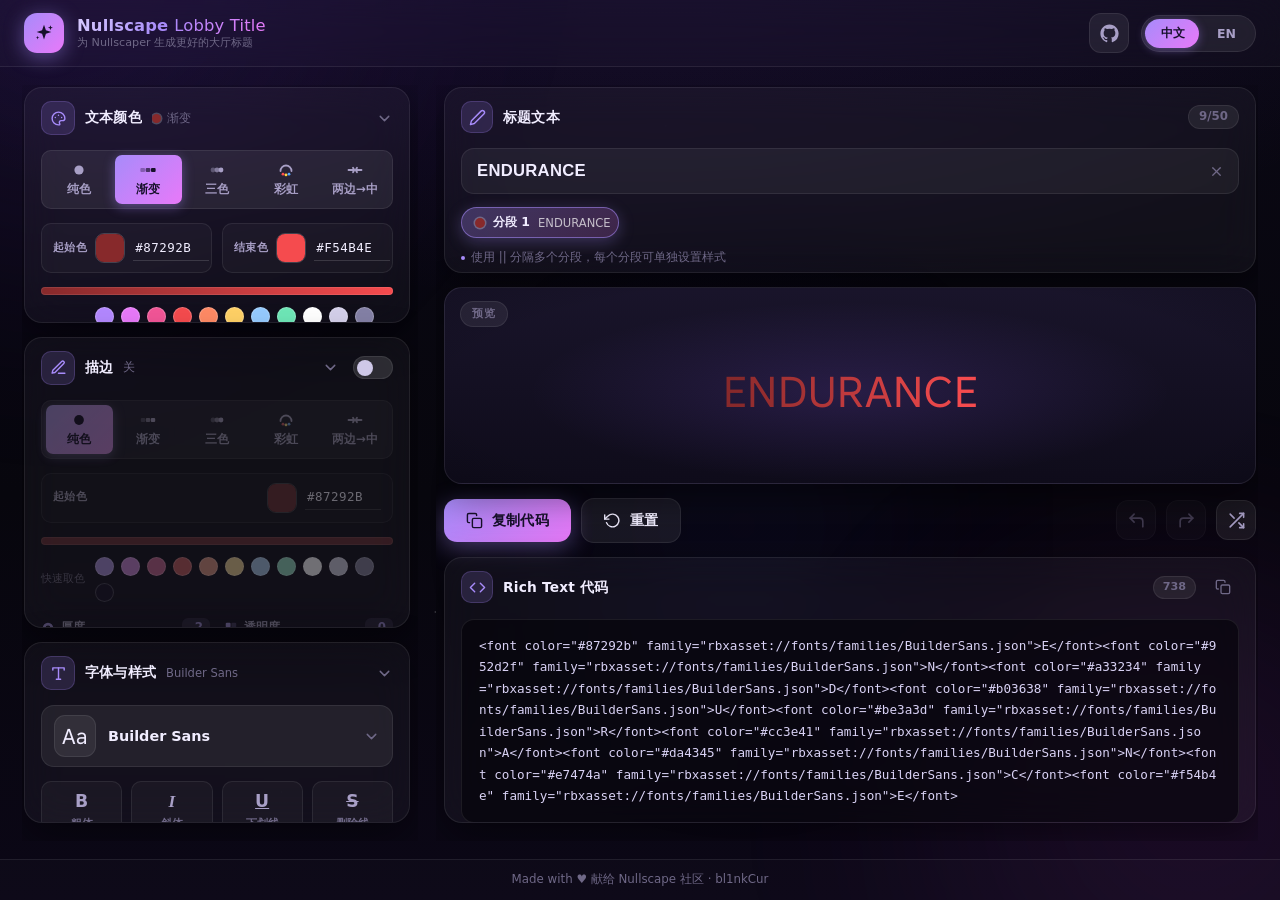
==== commit 4dae1fae: "修复内容显示不全、增强动效、删除预设板块并添加选项图标 - 修复：height 增加 vh 回退链，修复不支持 dvh 的浏览器工作区高度塌陷导致各板块内容显示不全 - 修复：折叠动画由 0fr→1f" ====
--- a/index.html
+++ b/index.html
@@ -80,11 +80,26 @@
                             <div class="panel-body-inner">
                                 <div class="mode-seg" id="textModeGroup" role="radiogroup">
                                     <span class="mode-thumb" aria-hidden="true"></span>
-                                    <button type="button" class="mode-btn active" data-mode="solid" role="radio" aria-checked="true" data-i18n="solid">纯色</button>
-                                    <button type="button" class="mode-btn" data-mode="gradient" role="radio" aria-checked="false" data-i18n="gradient">渐变</button>
-                                    <button type="button" class="mode-btn" data-mode="three" role="radio" aria-checked="false" data-i18n="three">三色</button>
-                                    <button type="button" class="mode-btn" data-mode="rainbow" role="radio" aria-checked="false" data-i18n="rainbow">彩虹</button>
-                                    <button type="button" class="mode-btn" data-mode="edge" role="radio" aria-checked="false" data-i18n="edge">两边→中</button>
+                                    <button type="button" class="mode-btn active" data-mode="solid" role="radio" aria-checked="true">
+                                        <span class="mode-icon" aria-hidden="true"><svg viewBox="0 0 16 16"><circle cx="8" cy="8" r="4.6" fill="currentColor"/></svg></span>
+                                        <span class="mode-label" data-i18n="solid">纯色</span>
+                                    </button>
+                                    <button type="button" class="mode-btn" data-mode="gradient" role="radio" aria-checked="false">
+                                        <span class="mode-icon" aria-hidden="true"><svg viewBox="0 0 16 16"><rect x="0.8" y="6" width="4.4" height="4" rx="1" fill="currentColor" opacity="0.35"/><rect x="5.8" y="6" width="4.4" height="4" rx="1" fill="currentColor" opacity="0.7"/><rect x="10.8" y="6" width="4.4" height="4" rx="1" fill="currentColor"/></svg></span>
+                                        <span class="mode-label" data-i18n="gradient">渐变</span>
+                                    </button>
+                                    <button type="button" class="mode-btn" data-mode="three" role="radio" aria-checked="false">
+                                        <span class="mode-icon" aria-hidden="true"><svg viewBox="0 0 16 16"><circle cx="4" cy="8" r="2.4" fill="currentColor" opacity="0.4"/><circle cx="8" cy="8" r="2.4" fill="currentColor" opacity="0.7"/><circle cx="12" cy="8" r="2.4" fill="currentColor"/></svg></span>
+                                        <span class="mode-label" data-i18n="three">三色</span>
+                                    </button>
+                                    <button type="button" class="mode-btn" data-mode="rainbow" role="radio" aria-checked="false">
+                                        <span class="mode-icon" aria-hidden="true"><svg viewBox="0 0 16 16" fill="none" stroke-linecap="round"><path d="M2.5 9a5.5 5.5 0 0 1 11 0" stroke="currentColor" stroke-width="1.8"/><circle cx="5" cy="12.2" r="1.4" fill="#ff4d4d" stroke="none"/><circle cx="8" cy="12.9" r="1.4" fill="#ffd23f" stroke="none"/><circle cx="11" cy="12.2" r="1.4" fill="#4da6ff" stroke="none"/></svg></span>
+                                        <span class="mode-label" data-i18n="rainbow">彩虹</span>
+                                    </button>
+                                    <button type="button" class="mode-btn" data-mode="edge" role="radio" aria-checked="false">
+                                        <span class="mode-icon" aria-hidden="true"><svg viewBox="0 0 16 16" fill="none" stroke="currentColor" stroke-width="1.8" stroke-linecap="round" stroke-linejoin="round"><path d="M1.5 8H6M6 5.8 7.3 8 6 10.2"/><path d="M14.5 8H10M10 5.8 8.7 8 10 10.2"/></svg></span>
+                                        <span class="mode-label" data-i18n="edge">两边→中</span>
+                                    </button>
                                 </div>
 
                                 <div class="color-fields" id="textColors">
@@ -155,11 +170,26 @@
                             <div class="panel-body-inner">
                                 <div class="mode-seg" id="strokeModeGroup" role="radiogroup">
                                     <span class="mode-thumb" aria-hidden="true"></span>
-                                    <button type="button" class="mode-btn active" data-mode="solid" role="radio" aria-checked="true" data-i18n="solid">纯色</button>
-                                    <button type="button" class="mode-btn" data-mode="gradient" role="radio" aria-checked="false" data-i18n="gradient">渐变</button>
-                                    <button type="button" class="mode-btn" data-mode="three" role="radio" aria-checked="false" data-i18n="three">三色</button>
-                                    <button type="button" class="mode-btn" data-mode="rainbow" role="radio" aria-checked="false" data-i18n="rainbow">彩虹</button>
-                                    <button type="button" class="mode-btn" data-mode="edge" role="radio" aria-checked="false" data-i18n="edge">两边→中</button>
+                                    <button type="button" class="mode-btn active" data-mode="solid" role="radio" aria-checked="true">
+                                        <span class="mode-icon" aria-hidden="true"><svg viewBox="0 0 16 16"><circle cx="8" cy="8" r="4.6" fill="currentColor"/></svg></span>
+                                        <span class="mode-label" data-i18n="solid">纯色</span>
+                                    </button>
+                                    <button type="button" class="mode-btn" data-mode="gradient" role="radio" aria-checked="false">
+                                        <span class="mode-icon" aria-hidden="true"><svg viewBox="0 0 16 16"><rect x="0.8" y="6" width="4.4" height="4" rx="1" fill="currentColor" opacity="0.35"/><rect x="5.8" y="6" width="4.4" height="4" rx="1" fill="currentColor" opacity="0.7"/><rect x="10.8" y="6" width="4.4" height="4" rx="1" fill="currentColor"/></svg></span>
+                                        <span class="mode-label" data-i18n="gradient">渐变</span>
+                                    </button>
+                                    <button type="button" class="mode-btn" data-mode="three" role="radio" aria-checked="false">
+                                        <span class="mode-icon" aria-hidden="true"><svg viewBox="0 0 16 16"><circle cx="4" cy="8" r="2.4" fill="currentColor" opacity="0.4"/><circle cx="8" cy="8" r="2.4" fill="currentColor" opacity="0.7"/><circle cx="12" cy="8" r="2.4" fill="currentColor"/></svg></span>
+                                        <span class="mode-label" data-i18n="three">三色</span>
+                                    </button>
+                                    <button type="button" class="mode-btn" data-mode="rainbow" role="radio" aria-checked="false">
+                                        <span class="mode-icon" aria-hidden="true"><svg viewBox="0 0 16 16" fill="none" stroke-linecap="round"><path d="M2.5 9a5.5 5.5 0 0 1 11 0" stroke="currentColor" stroke-width="1.8"/><circle cx="5" cy="12.2" r="1.4" fill="#ff4d4d" stroke="none"/><circle cx="8" cy="12.9" r="1.4" fill="#ffd23f" stroke="none"/><circle cx="11" cy="12.2" r="1.4" fill="#4da6ff" stroke="none"/></svg></span>
+                                        <span class="mode-label" data-i18n="rainbow">彩虹</span>
+                                    </button>
+                                    <button type="button" class="mode-btn" data-mode="edge" role="radio" aria-checked="false">
+                                        <span class="mode-icon" aria-hidden="true"><svg viewBox="0 0 16 16" fill="none" stroke="currentColor" stroke-width="1.8" stroke-linecap="round" stroke-linejoin="round"><path d="M1.5 8H6M6 5.8 7.3 8 6 10.2"/><path d="M14.5 8H10M10 5.8 8.7 8 10 10.2"/></svg></span>
+                                        <span class="mode-label" data-i18n="edge">两边→中</span>
+                                    </button>
                                 </div>
 
                                 <div class="color-fields" id="strokeColors">
@@ -204,14 +234,20 @@
                                 <div class="slider-row">
                                     <div class="slider-field">
                                         <div class="slider-head">
-                                            <label for="strokeThickness" data-i18n="thickness">厚度</label>
+                                            <label class="slider-label" for="strokeThickness">
+                                                <svg viewBox="0 0 16 16" aria-hidden="true"><circle cx="8" cy="8" r="4.4" fill="none" stroke="currentColor" stroke-width="3.2"/></svg>
+                                                <span data-i18n="thickness">厚度</span>
+                                            </label>
                                             <span class="slider-val" id="strokeThicknessVal">2</span>
                                         </div>
                                         <input type="range" id="strokeThickness" min="0.5" max="6" step="0.5" value="2" />
                                     </div>
                                     <div class="slider-field">
                                         <div class="slider-head">
-                                            <label for="strokeTransparency" data-i18n="opacity">透明度</label>
+                                            <label class="slider-label" for="strokeTransparency">
+                                                <svg viewBox="0 0 16 16" aria-hidden="true"><rect x="2" y="2" width="5.5" height="5.5" rx="1.2" fill="currentColor"/><rect x="8.5" y="2" width="5.5" height="5.5" rx="1.2" fill="currentColor" opacity="0.35"/><rect x="2" y="8.5" width="5.5" height="5.5" rx="1.2" fill="currentColor" opacity="0.35"/><rect x="8.5" y="8.5" width="5.5" height="5.5" rx="1.2" fill="currentColor"/></svg>
+                                                <span data-i18n="opacity">透明度</span>
+                                            </label>
                                             <span class="slider-val" id="strokeTransparencyVal">0</span>
                                         </div>
                                         <input type="range" id="strokeTransparency" min="0" max="1" step="0.05" value="0" />
@@ -396,24 +432,6 @@
                         </div>
                     </section>
 
-                    <!-- 预设 -->
-                    <section class="panel" style="--i:7">
-                        <div class="panel-head head-static">
-                            <span class="panel-icon" aria-hidden="true">
-                                <svg viewBox="0 0 24 24" fill="none" stroke="currentColor" stroke-width="2" stroke-linecap="round" stroke-linejoin="round">
-                                    <path d="M12 2l2.9 6.3 6.9.8-5.1 4.7 1.4 6.8-6.1-3.4-6.1 3.4 1.4-6.8L2.3 9.1l6.9-.8z"/>
-                                </svg>
-                            </span>
-                            <span class="panel-title" data-i18n="presetTitle">预设示例</span>
-                            <span class="panel-badge" data-i18n="presetBadge">点击加载</span>
-                        </div>
-                        <div class="panel-body">
-                            <div class="panel-body-inner">
-                                <div class="preset-grid" id="presetGrid"></div>
-                            </div>
-                        </div>
-                    </section>
-
                 </div>
             </section>
         </main>
--- a/styles.css
+++ b/styles.css
@@ -54,6 +54,8 @@
   background: var(--bg);
   color: var(--text);
   font-family: var(--ui-font);
+  /* dvh 提供移动端动态视口；不支持时回退 vh，避免布局塌陷 */
+  min-height: 100vh;
   min-height: 100dvh;
   line-height: 1.5;
   overflow: hidden;
@@ -184,6 +186,8 @@
 .app {
   display: flex;
   flex-direction: column;
+  /* vh 回退链：不支持 dvh 的浏览器使用 vh，避免工作区高度塌陷导致内容显示不全 */
+  height: 100vh;
   height: 100dvh;
   max-width: 1720px;
   margin: 0 auto;
@@ -320,7 +324,6 @@
 .mode-btn:focus-visible,
 .chip:focus-visible,
 .segment-chip:focus-visible,
-.preset-btn:focus-visible,
 .font-item:focus-visible,
 .swatch-btn:focus-visible,
 .lang-opt:focus-visible,
@@ -395,7 +398,7 @@
   display: flex;
   flex-direction: column;
   gap: 14px;
-  padding: 2px 8px 2px 2px;
+  padding: 2px 8px 18px 2px;
 }
 
 /* ---------- 面板（玻璃卡片） ---------- */
@@ -515,21 +518,14 @@
   height: 32px;
 }
 
-/* 面板折叠（0fr→1fr 平滑过渡） */
+/* 面板折叠：高度由 JS 通过 Web Animations API 平滑驱动，
+   不用 0fr→1fr grid 技巧，保证各浏览器内容完整显示 */
 .panel-body {
-  display: grid;
-  grid-template-rows: 1fr;
-  transition: grid-template-rows 0.34s var(--ease-out), opacity 0.28s var(--ease-out);
-}
-
-.panel.closed .panel-body {
-  grid-template-rows: 0fr;
-  opacity: 0;
+  overflow: hidden;
+  height: auto;
 }
 
 .panel-body-inner {
-  overflow: hidden;
-  min-height: 0;
   padding: 2px 16px 18px;
 }
 
@@ -575,9 +571,14 @@
   z-index: 1;
   flex: 1 1 0;
   min-width: 0;
-  padding: 7px 2px;
+  display: flex;
+  flex-direction: column;
+  align-items: center;
+  justify-content: center;
+  gap: 4px;
+  padding: 7px 2px 6px;
   border-radius: 7px;
-  font-size: 0.76rem;
+  font-size: 0.74rem;
   font-weight: 700;
   color: var(--text-dim);
   text-align: center;
@@ -585,12 +586,37 @@
   transition: color 0.22s var(--ease-out);
 }
 
+.mode-icon {
+  width: 16px;
+  height: 16px;
+  display: grid;
+  place-items: center;
+  transition: transform 0.28s var(--ease-spring);
+}
+
+.mode-icon svg {
+  width: 16px;
+  height: 16px;
+}
+
 .mode-btn:hover {
   color: var(--text);
 }
 
+.mode-btn:hover .mode-icon {
+  transform: translateY(-1.5px) scale(1.08);
+}
+
+.mode-btn:active .mode-icon {
+  transform: scale(0.88);
+}
+
 .mode-btn.active {
   color: #17102b;
+}
+
+.mode-btn.active .mode-icon {
+  transform: scale(1.06);
 }
 
 /* ---------- 颜色字段 ---------- */
@@ -853,10 +879,20 @@
   margin-bottom: 8px;
 }
 
-.slider-head label {
+.slider-label {
+  display: inline-flex;
+  align-items: center;
+  gap: 6px;
   font-size: 0.72rem;
   font-weight: 600;
   color: var(--text-dim);
+}
+
+.slider-label svg {
+  width: 14px;
+  height: 14px;
+  color: var(--primary);
+  flex-shrink: 0;
 }
 
 .slider-val {
@@ -1168,7 +1204,7 @@
   display: flex;
   flex-direction: column;
   gap: 14px;
-  padding: 2px 2px 2px 8px;
+  padding: 2px 2px 18px 8px;
 }
 
 /* 标题文本输入 */
@@ -1195,6 +1231,16 @@
 @keyframes charPulse {
   0%, 100% { transform: scale(1); }
   50% { transform: scale(1.09); }
+}
+
+.char-count.pop {
+  animation: charPop 0.35s var(--ease-spring);
+}
+
+@keyframes charPop {
+  0% { transform: scale(1); }
+  45% { transform: scale(1.3); }
+  100% { transform: scale(1); }
 }
 
 .input-wrap {
@@ -1630,92 +1676,6 @@
   font-size: 0.82rem;
 }
 
-/* ---------- 预设 ---------- */
-.panel-badge {
-  margin-left: auto;
-  font-size: 0.66rem;
-  font-weight: 600;
-  color: var(--primary);
-  padding: 3px 10px;
-  border-radius: 100px;
-  background: var(--primary-soft);
-  border: 1px solid rgba(167, 139, 250, 0.25);
-  flex-shrink: 0;
-}
-
-.preset-grid {
-  display: grid;
-  grid-template-columns: repeat(auto-fill, minmax(158px, 1fr));
-  gap: 11px;
-}
-
-.preset-btn {
-  display: flex;
-  flex-direction: column;
-  align-items: center;
-  gap: 9px;
-  padding: 14px 12px 12px;
-  border-radius: var(--radius-md);
-  background: var(--surface-2);
-  border: 1px solid var(--border);
-  transition: transform var(--t-fast) var(--ease-out), border-color var(--t-fast),
-    background var(--t-fast), box-shadow var(--t-fast);
-  position: relative;
-  overflow: hidden;
-}
-
-.preset-btn::before {
-  content: '';
-  position: absolute;
-  inset: 0;
-  background: radial-gradient(120% 80% at 50% 0%, rgba(167, 139, 250, 0.14), transparent 60%);
-  opacity: 0;
-  transition: opacity 0.3s var(--ease-out);
-  pointer-events: none;
-}
-
-.preset-btn:hover {
-  transform: translateY(-3px);
-  border-color: var(--border-strong);
-  background: var(--surface-3);
-  box-shadow: 0 10px 30px rgba(0, 0, 0, 0.4);
-}
-
-.preset-btn:hover::before {
-  opacity: 1;
-}
-
-.preset-btn:active {
-  transform: scale(0.96);
-}
-
-.preset-preview {
-  position: relative;
-  z-index: 1;
-  font-size: 1.06rem;
-  letter-spacing: 0.5px;
-  line-height: 1.35;
-  text-align: center;
-  max-width: 100%;
-  overflow: hidden;
-  text-overflow: ellipsis;
-  white-space: nowrap;
-  pointer-events: none;
-}
-
-.preset-preview span {
-  transition: color 0.2s ease;
-}
-
-.preset-name {
-  position: relative;
-  z-index: 1;
-  font-size: 0.68rem;
-  font-weight: 600;
-  color: var(--text-faint);
-  letter-spacing: 0.3px;
-}
-
 /* ---------- 底栏 ---------- */
 .app-footer {
   padding: 11px 24px;
@@ -1883,9 +1843,6 @@
     flex: 1;
     padding: 12px 10px;
   }
-  .preset-grid {
-    grid-template-columns: repeat(auto-fill, minmax(130px, 1fr));
-  }
   .toast {
     font-size: 0.78rem;
     padding: 9px 15px;
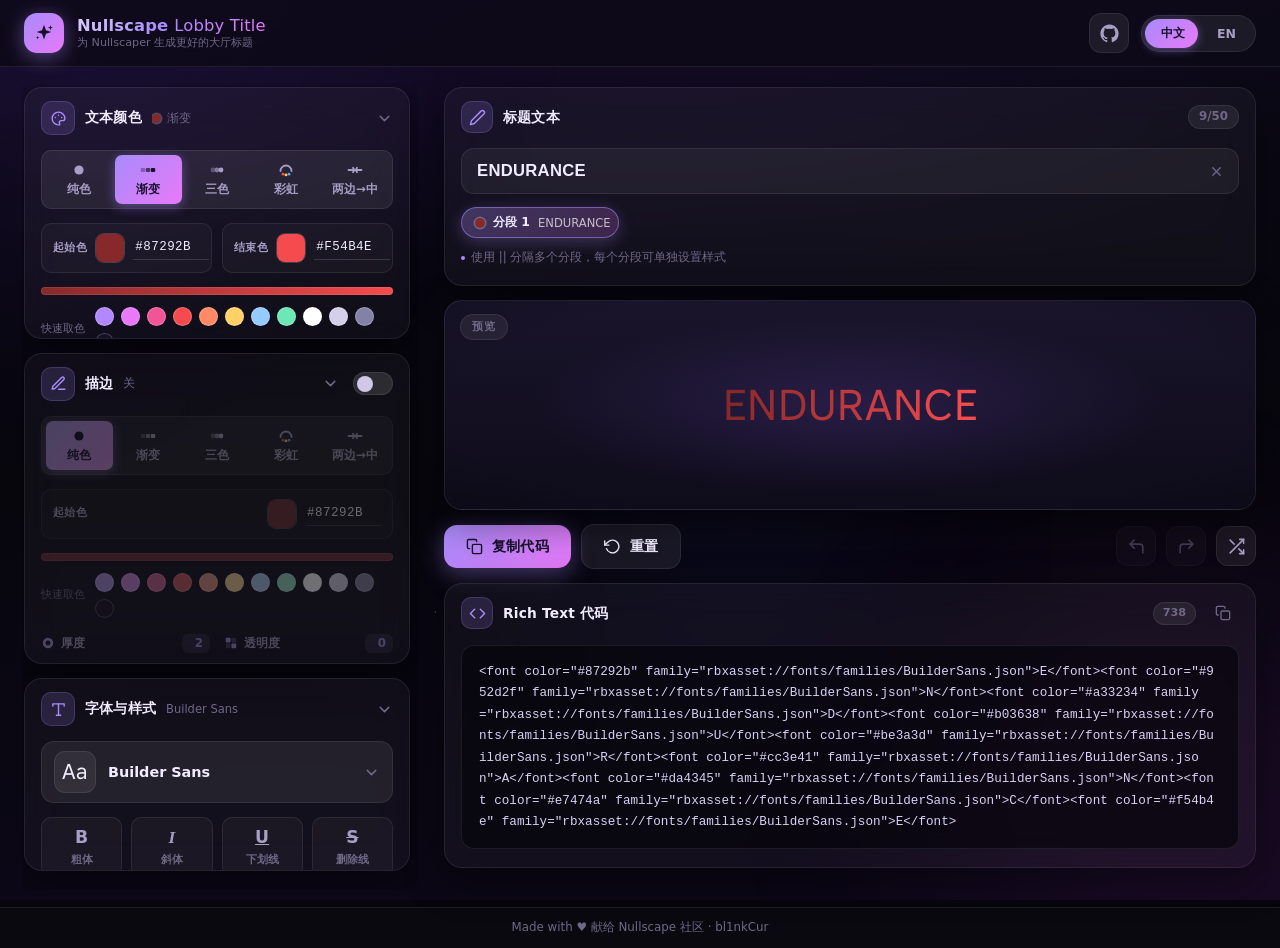
==== commit 29d0d483: "全部交互动效改为 JS 驱动，修复滚轮滚动 - 修复：body overflow-x:hidden 破坏 position:sticky；改为 overflow-x:clip - 修复：页面改为自然文" ====
--- a/index.html
+++ b/index.html
@@ -53,9 +53,10 @@
         <!-- ===== 工作区 ===== -->
         <main class="workspace">
 
-            <!-- 左侧：控制面板 -->
+            <!-- 左侧：控制面板（吸顶 + 内部滚动） -->
             <aside class="controls" aria-label="Settings">
-                <div class="controls-scroll" id="controlsScroll">
+                <div class="controls-sticky">
+                    <div class="controls-scroll" id="controlsScroll">
 
                     <!-- 文本颜色 -->
                     <section class="panel" id="panelColor" style="--i:1">
@@ -320,6 +321,7 @@
                         </div>
                     </section>
 
+                </div>
                 </div>
             </aside>
 
--- a/styles.css
+++ b/styles.css
@@ -54,11 +54,12 @@
   background: var(--bg);
   color: var(--text);
   font-family: var(--ui-font);
-  /* dvh 提供移动端动态视口；不支持时回退 vh，避免布局塌陷 */
+  /* 自然文档流滚动：滚轮在任何浏览器中均可滚动页面 */
   min-height: 100vh;
   min-height: 100dvh;
+  /* clip 不会创建滚动容器，避免破坏 position:sticky */
+  overflow-x: clip;
   line-height: 1.5;
-  overflow: hidden;
   -webkit-font-smoothing: antialiased;
   text-rendering: optimizeLegibility;
 }
@@ -186,31 +187,27 @@
 .app {
   display: flex;
   flex-direction: column;
-  /* vh 回退链：不支持 dvh 的浏览器使用 vh，避免工作区高度塌陷导致内容显示不全 */
-  height: 100vh;
-  height: 100dvh;
+  /* 自然文档流：只设最小高度，内容超长时页面整体滚动 */
+  min-height: 100vh;
+  min-height: 100dvh;
   max-width: 1720px;
   margin: 0 auto;
 }
 
-/* ---------- 顶栏 ---------- */
+/* ---------- 顶栏（随页面吸顶） ---------- */
 .app-header {
+  position: sticky;
+  top: 0;
+  z-index: 40;
   display: flex;
   align-items: center;
   justify-content: space-between;
   gap: 14px;
   padding: 13px 24px;
   border-bottom: 1px solid var(--border);
-  background: rgba(255, 255, 255, 0.02);
+  background: rgba(13, 10, 24, 0.86);
   backdrop-filter: blur(18px);
   -webkit-backdrop-filter: blur(18px);
-  z-index: 30;
-  animation: headerIn 0.55s var(--ease-out) backwards;
-}
-
-@keyframes headerIn {
-  from { opacity: 0; transform: translateY(-16px); }
-  to   { opacity: 1; transform: translateY(0); }
 }
 
 .brand {
@@ -292,8 +289,7 @@
   border: 1px solid var(--border);
   color: var(--text-dim);
   text-decoration: none;
-  transition: color var(--t-fast), border-color var(--t-fast), transform var(--t-fast) var(--ease-out),
-    background var(--t-fast);
+  transition: color var(--t-fast), border-color var(--t-fast), background var(--t-fast);
 }
 
 .icon-btn svg {
@@ -305,11 +301,6 @@
   color: var(--text);
   border-color: var(--border-strong);
   background: var(--surface-3);
-  transform: translateY(-1px);
-}
-
-.icon-btn:active {
-  transform: scale(0.93);
 }
 
 .icon-btn:disabled {
@@ -351,11 +342,7 @@
   border-radius: 100px;
   background: var(--primary-grad);
   box-shadow: 0 2px 10px rgba(167, 139, 250, 0.4);
-  transition: transform 0.32s var(--ease-spring);
-}
-
-.lang-switch[data-active="en"] .lang-thumb {
-  transform: translateX(100%);
+  will-change: transform;
 }
 
 .lang-opt {
@@ -374,21 +361,31 @@
   color: #17102b;
 }
 
-/* ---------- 工作区 ---------- */
+/* ---------- 工作区（自然文档流，双栏） ---------- */
 .workspace {
   flex: 1;
-  min-height: 0;
   display: grid;
   grid-template-columns: 396px minmax(0, 1fr);
   gap: 18px;
   padding: 18px 22px;
-}
-
-/* ---------- 左侧控制列 ---------- */
+  align-items: stretch;
+}
+
+/* ---------- 左侧控制列（吸顶 + 超高时内部滚动） ---------- */
 .controls {
   min-width: 0;
   min-height: 0;
   display: flex;
+}
+
+.controls-sticky {
+  position: sticky;
+  top: 80px;
+  flex: 1;
+  min-height: 0;
+  display: flex;
+  max-height: calc(100vh - 96px);
+  max-height: calc(100dvh - 96px);
 }
 
 .controls-scroll {
@@ -411,13 +408,6 @@
   backdrop-filter: blur(20px);
   -webkit-backdrop-filter: blur(20px);
   overflow: hidden;
-  animation: riseIn 0.6s var(--ease-out) backwards;
-  animation-delay: calc(var(--i, 0) * 65ms);
-}
-
-@keyframes riseIn {
-  from { opacity: 0; transform: translateY(16px); }
-  to   { opacity: 1; transform: translateY(0); }
 }
 
 .panel-head {
@@ -562,7 +552,6 @@
   border-radius: 7px;
   background: var(--primary-grad);
   box-shadow: 0 3px 12px rgba(167, 139, 250, 0.42);
-  transition: transform 0.32s var(--ease-spring), width 0.32s var(--ease-spring);
   will-change: transform, width;
 }
 
@@ -591,7 +580,7 @@
   height: 16px;
   display: grid;
   place-items: center;
-  transition: transform 0.28s var(--ease-spring);
+  will-change: transform;
 }
 
 .mode-icon svg {
@@ -603,20 +592,8 @@
   color: var(--text);
 }
 
-.mode-btn:hover .mode-icon {
-  transform: translateY(-1.5px) scale(1.08);
-}
-
-.mode-btn:active .mode-icon {
-  transform: scale(0.88);
-}
-
 .mode-btn.active {
   color: #17102b;
-}
-
-.mode-btn.active .mode-icon {
-  transform: scale(1.06);
 }
 
 /* ---------- 颜色字段 ---------- */
@@ -644,15 +621,6 @@
   background: rgba(255, 255, 255, 0.05);
 }
 
-.color-field.enter {
-  animation: fieldIn 0.32s var(--ease-out);
-}
-
-@keyframes fieldIn {
-  from { opacity: 0; transform: translateY(-5px) scale(0.97); }
-  to   { opacity: 1; transform: translateY(0) scale(1); }
-}
-
 .field-label {
   font-size: 0.7rem;
   font-weight: 600;
@@ -678,11 +646,10 @@
   border: 1px solid rgba(255, 255, 255, 0.18);
   overflow: hidden;
   cursor: pointer;
-  transition: transform var(--t-fast) var(--ease-out), box-shadow var(--t-fast);
+  transition: box-shadow var(--t-fast);
 }
 
 .swatch:hover {
-  transform: scale(1.08);
   box-shadow: 0 0 0 3px rgba(167, 139, 250, 0.22);
 }
 
@@ -727,13 +694,6 @@
 .hex-input.invalid {
   border-bottom-color: var(--danger);
   color: var(--danger);
-  animation: shakeX 0.35s var(--ease-out);
-}
-
-@keyframes shakeX {
-  0%, 100% { transform: translateX(0); }
-  25% { transform: translateX(-3px); }
-  75% { transform: translateX(3px); }
 }
 
 .rainbow-note {
@@ -744,7 +704,6 @@
   border: 1px solid rgba(255, 255, 255, 0.1);
   font-size: 0.74rem;
   color: var(--text-dim);
-  animation: fieldIn 0.32s var(--ease-out);
 }
 
 /* 渐变预览条 */
@@ -794,19 +753,14 @@
   border-radius: 50%;
   border: 1px solid rgba(255, 255, 255, 0.22);
   cursor: pointer;
-  transition: transform var(--t-fast) var(--ease-spring), box-shadow var(--t-fast);
+  transition: box-shadow var(--t-fast);
   position: relative;
   overflow: hidden;
 }
 
 .swatch-btn:hover {
-  transform: scale(1.3);
   box-shadow: 0 0 0 3px rgba(167, 139, 250, 0.25);
   z-index: 2;
-}
-
-.swatch-btn:active {
-  transform: scale(0.9);
 }
 
 /* ---------- 开关 ---------- */
@@ -845,7 +799,8 @@
   height: 16px;
   border-radius: 50%;
   background: #cfc8e8;
-  transition: transform 0.28s var(--ease-spring), background 0.28s;
+  transition: background 0.28s;
+  will-change: transform;
 }
 
 .switch input:checked + .switch-track {
@@ -855,7 +810,6 @@
 }
 
 .switch input:checked + .switch-track .switch-knob {
-  transform: translateX(17px);
   background: #17102b;
 }
 
@@ -1015,12 +969,6 @@
   border: 1px solid var(--border-strong);
   box-shadow: var(--shadow-float);
   overflow: hidden;
-  animation: dropIn 0.24s var(--ease-out);
-}
-
-@keyframes dropIn {
-  from { opacity: 0; transform: translateY(-8px) scale(0.98); }
-  to   { opacity: 1; transform: translateY(0) scale(1); }
 }
 
 .font-search {
@@ -1151,17 +1099,11 @@
   border-radius: var(--radius-sm);
   background: rgba(255, 255, 255, 0.035);
   border: 1px solid var(--border);
-  transition: transform var(--t-fast) var(--ease-out), border-color var(--t-fast),
-    background var(--t-fast), box-shadow var(--t-fast);
+  transition: border-color var(--t-fast), background var(--t-fast), box-shadow var(--t-fast);
 }
 
 .chip:hover {
-  transform: translateY(-2px);
   border-color: var(--border-strong);
-}
-
-.chip:active {
-  transform: scale(0.94);
 }
 
 .chip-glyph {
@@ -1190,17 +1132,12 @@
   color: var(--primary);
 }
 
-/* ---------- 右侧结果列 ---------- */
+/* ---------- 右侧结果列（自然文档流） ---------- */
 .stage {
   min-width: 0;
-  min-height: 0;
-  display: flex;
 }
 
 .stage-scroll {
-  flex: 1;
-  min-height: 0;
-  overflow-y: auto;
   display: flex;
   flex-direction: column;
   gap: 14px;
@@ -1218,7 +1155,7 @@
   border-radius: 100px;
   background: var(--surface-2);
   border: 1px solid var(--border);
-  transition: color 0.3s, border-color 0.3s, transform 0.3s var(--ease-spring);
+  transition: color 0.3s, border-color 0.3s;
   flex-shrink: 0;
 }
 
@@ -1231,16 +1168,6 @@
 @keyframes charPulse {
   0%, 100% { transform: scale(1); }
   50% { transform: scale(1.09); }
-}
-
-.char-count.pop {
-  animation: charPop 0.35s var(--ease-spring);
-}
-
-@keyframes charPop {
-  0% { transform: scale(1); }
-  45% { transform: scale(1.3); }
-  100% { transform: scale(1); }
 }
 
 .input-wrap {
@@ -1285,7 +1212,6 @@
   border-radius: 8px;
   color: var(--text-faint);
   transition: color var(--t-fast), background var(--t-fast);
-  animation: fieldIn 0.2s var(--ease-out);
 }
 
 .input-clear svg {
@@ -1325,20 +1251,12 @@
   font-weight: 600;
   cursor: pointer;
   transition: background var(--t-fast), border-color var(--t-fast), color var(--t-fast),
-    transform var(--t-fast) var(--ease-out), box-shadow var(--t-fast);
-  animation: chipIn 0.3s var(--ease-out) backwards;
-  animation-delay: calc(var(--i, 0) * 40ms);
-}
-
-@keyframes chipIn {
-  from { opacity: 0; transform: translateY(6px) scale(0.92); }
-  to   { opacity: 1; transform: translateY(0) scale(1); }
+    box-shadow var(--t-fast);
 }
 
 .segment-chip:hover {
   border-color: var(--border-strong);
   color: var(--text);
-  transform: translateY(-1px);
 }
 
 .segment-chip.active {
@@ -1416,10 +1334,10 @@
   flex-shrink: 0;
 }
 
-/* ---------- 预览卡片（吸顶） ---------- */
+/* ---------- 预览卡片（吸顶，位于顶栏下方） ---------- */
 .preview-card {
   position: sticky;
-  top: 0;
+  top: 80px;
   z-index: 20;
   background: linear-gradient(180deg, rgba(26, 21, 44, 0.96), rgba(15, 12, 27, 0.97));
   backdrop-filter: blur(26px);
@@ -1480,14 +1398,13 @@
   line-height: 1.3;
   text-align: center;
   transform-origin: center center;
-  transition: transform 0.3s var(--ease-out);
   max-width: 100%;
   opacity: 0;
 }
 
 body.ready .preview-inner {
   opacity: 1;
-  transition: transform 0.3s var(--ease-out), opacity 0.5s ease;
+  transition: opacity 0.5s ease;
 }
 
 #previewRender {
@@ -1501,22 +1418,11 @@
   transition: color 0.18s ease;
 }
 
-.preview-inner.pulse {
-  animation: previewPulse 0.4s var(--ease-out);
-}
-
-@keyframes previewPulse {
-  0% { filter: brightness(1.55); }
-  100% { filter: brightness(1); }
-}
-
 /* ---------- 操作栏 ---------- */
 .action-row {
   display: flex;
   align-items: center;
   gap: 10px;
-  animation: riseIn 0.6s var(--ease-out) backwards;
-  animation-delay: calc(var(--i, 0) * 65ms);
 }
 
 .action-gap {
@@ -1535,7 +1441,7 @@
   font-size: 0.9rem;
   font-weight: 700;
   letter-spacing: 0.2px;
-  transition: transform var(--t-fast) var(--ease-out), box-shadow var(--t-fast), filter var(--t-fast);
+  transition: box-shadow var(--t-fast), filter var(--t-fast), background var(--t-fast);
 }
 
 .btn-icon {
@@ -1551,14 +1457,8 @@
 }
 
 .btn-primary:hover {
-  transform: translateY(-2px);
   filter: brightness(1.07);
   box-shadow: 0 10px 32px rgba(167, 139, 250, 0.55);
-}
-
-.btn-primary:active {
-  transform: scale(0.97);
-  filter: brightness(0.95);
 }
 
 .btn-primary.success {
@@ -1575,29 +1475,20 @@
 .btn-ghost:hover {
   border-color: var(--border-strong);
   background: var(--surface-3);
-  transform: translateY(-2px);
-}
-
-.btn-ghost:active {
-  transform: scale(0.97);
-}
-
-/* 涟漪 */
+}
+
+/* 涟漪（JS WAAPI 驱动） */
 .ripple {
   position: absolute;
   border-radius: 50%;
   background: rgba(255, 255, 255, 0.45);
   transform: scale(0);
-  animation: rippleAnim 0.55s var(--ease-out) forwards;
+  opacity: 0.5;
   pointer-events: none;
 }
 
 .btn-primary .ripple {
   background: rgba(255, 255, 255, 0.55);
-}
-
-@keyframes rippleAnim {
-  to { transform: scale(2.6); opacity: 0; }
 }
 
 /* ---------- 代码面板 ---------- */
@@ -1624,7 +1515,7 @@
   place-items: center;
   border-radius: 9px;
   color: var(--text-faint);
-  transition: color var(--t-fast), background var(--t-fast), transform var(--t-fast) var(--ease-spring);
+  transition: color var(--t-fast), background var(--t-fast);
 }
 
 .mini-btn svg {
@@ -1635,11 +1526,6 @@
 .mini-btn:hover {
   color: var(--text);
   background: var(--surface-3);
-  transform: scale(1.06);
-}
-
-.mini-btn:active {
-  transform: scale(0.92);
 }
 
 .mini-btn.success {
@@ -1714,12 +1600,7 @@
   color: var(--text);
   font-size: 0.85rem;
   font-weight: 600;
-  animation: toastIn 0.38s var(--ease-spring);
   white-space: nowrap;
-}
-
-.toast.leave {
-  animation: toastOut 0.3s var(--ease-in-out) forwards;
 }
 
 .toast-dot {
@@ -1733,16 +1614,6 @@
 
 .toast.error .toast-dot {
   background: var(--danger);
-}
-
-@keyframes toastIn {
-  from { opacity: 0; transform: translateY(16px) scale(0.9); }
-  to   { opacity: 1; transform: translateY(0) scale(1); }
-}
-
-@keyframes toastOut {
-  from { opacity: 1; transform: translateY(0) scale(1); }
-  to   { opacity: 0; transform: translateY(10px) scale(0.92); }
 }
 
 /* =========================================================
@@ -1760,19 +1631,19 @@
 }
 
 @media (max-width: 960px) {
-  body {
-    overflow: auto;
-  }
   .app {
-    height: auto;
+    min-height: 100vh;
     min-height: 100dvh;
   }
   .workspace {
     grid-template-columns: 1fr;
     padding: 14px 14px;
   }
-  .controls-scroll,
-  .stage-scroll {
+  .controls-sticky {
+    position: static;
+    max-height: none;
+  }
+  .controls-scroll {
     overflow: visible;
   }
   .preview-card {
@@ -1783,10 +1654,6 @@
   }
   .preview-inner {
     font-size: 1.9rem;
-  }
-  .app-header {
-    position: sticky;
-    top: 0;
   }
   .style-toggles {
     grid-template-columns: repeat(4, 1fr);
@@ -1852,14 +1719,14 @@
   }
 }
 
-/* ---------- 减少动效偏好 ---------- */
-@media (prefers-reduced-motion: reduce) {
-  *,
-  *::before,
-  *::after {
-    animation-duration: 0.01ms !important;
-    animation-iteration-count: 1 !important;
-    transition-duration: 0.01ms !important;
-    scroll-behavior: auto !important;
-  }
-}
+/* ---------- 减少动效偏好 ----------
+   仅关闭持续性的环境动画；交互反馈类动画由 JS 保持（时长已缩短）。
+   JS 检测到该偏好时会为 body 添加 .reduced 类。 */
+body.reduced .bg-blob,
+body.reduced .bg-stars,
+body.reduced .brand-mark,
+body.reduced .preview-vignette,
+body.reduced .heart,
+body.reduced .gradient-preview.animated {
+  animation: none !important;
+}
